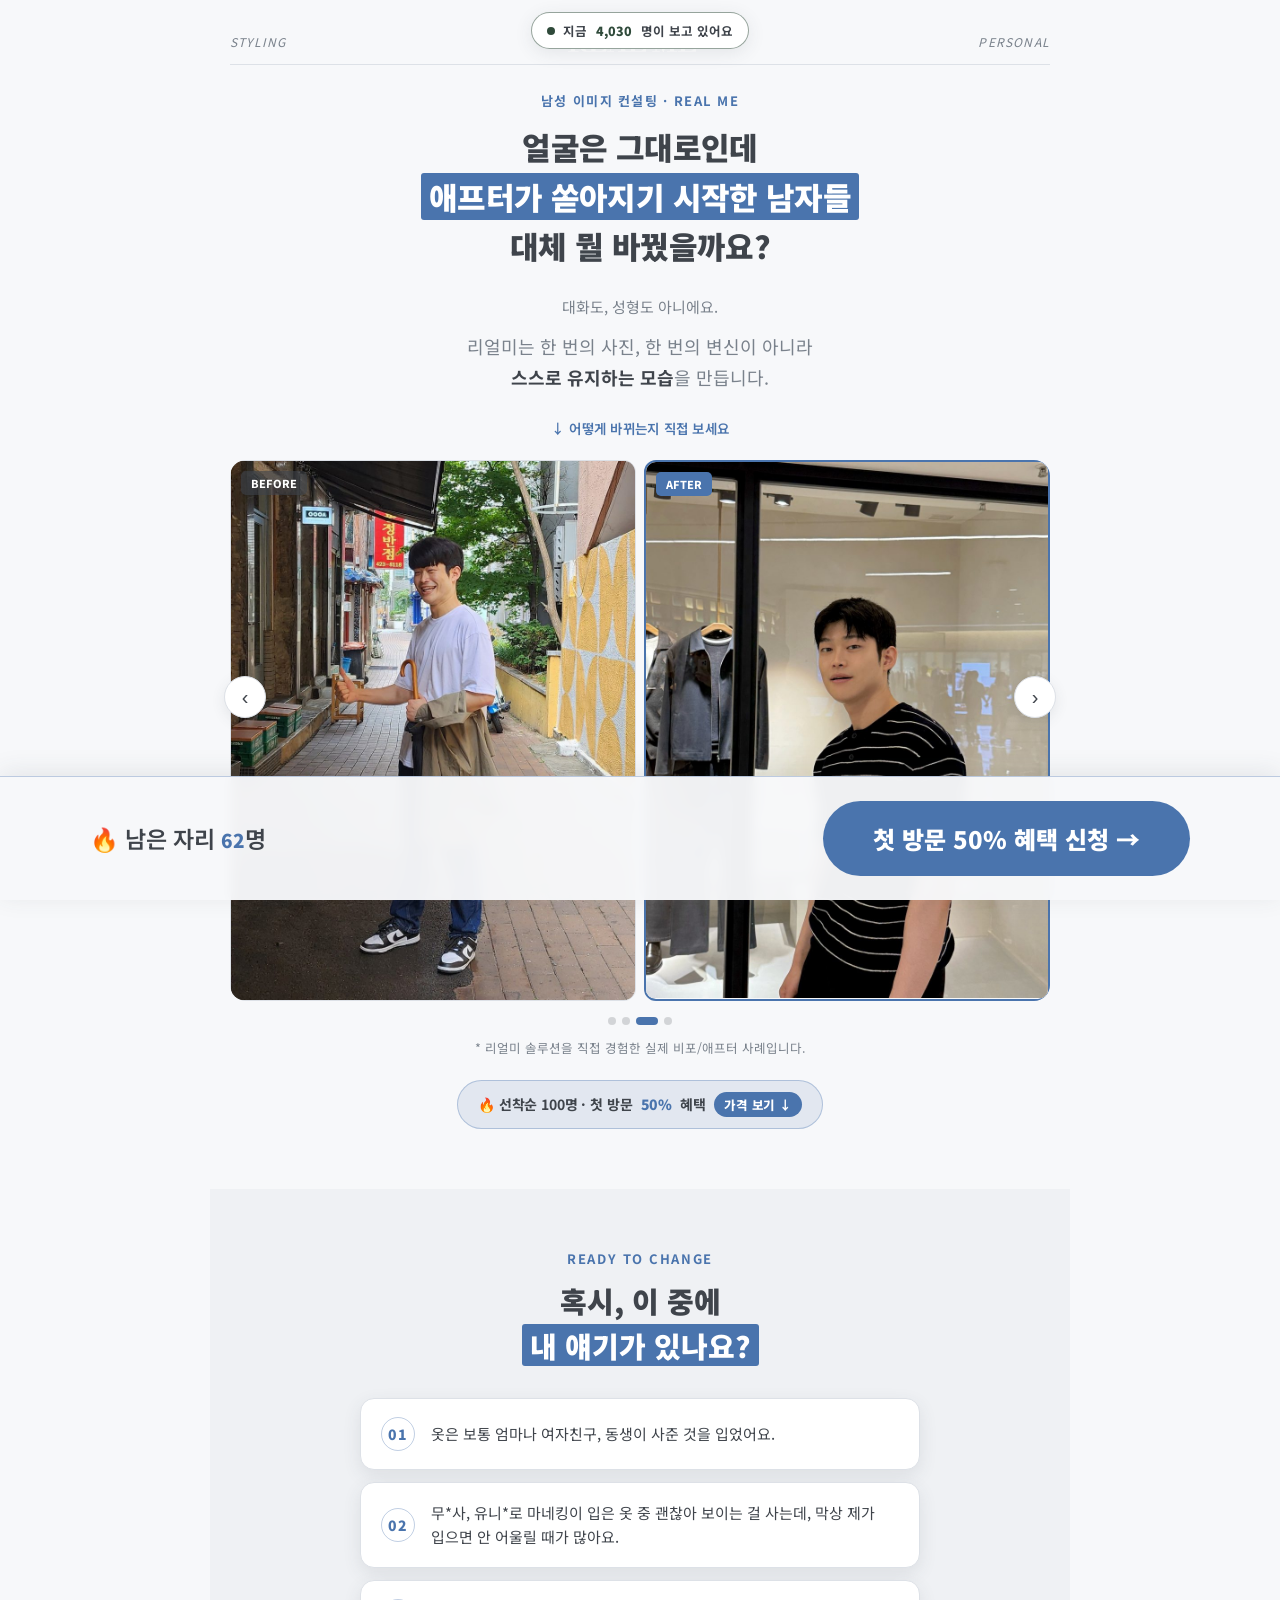
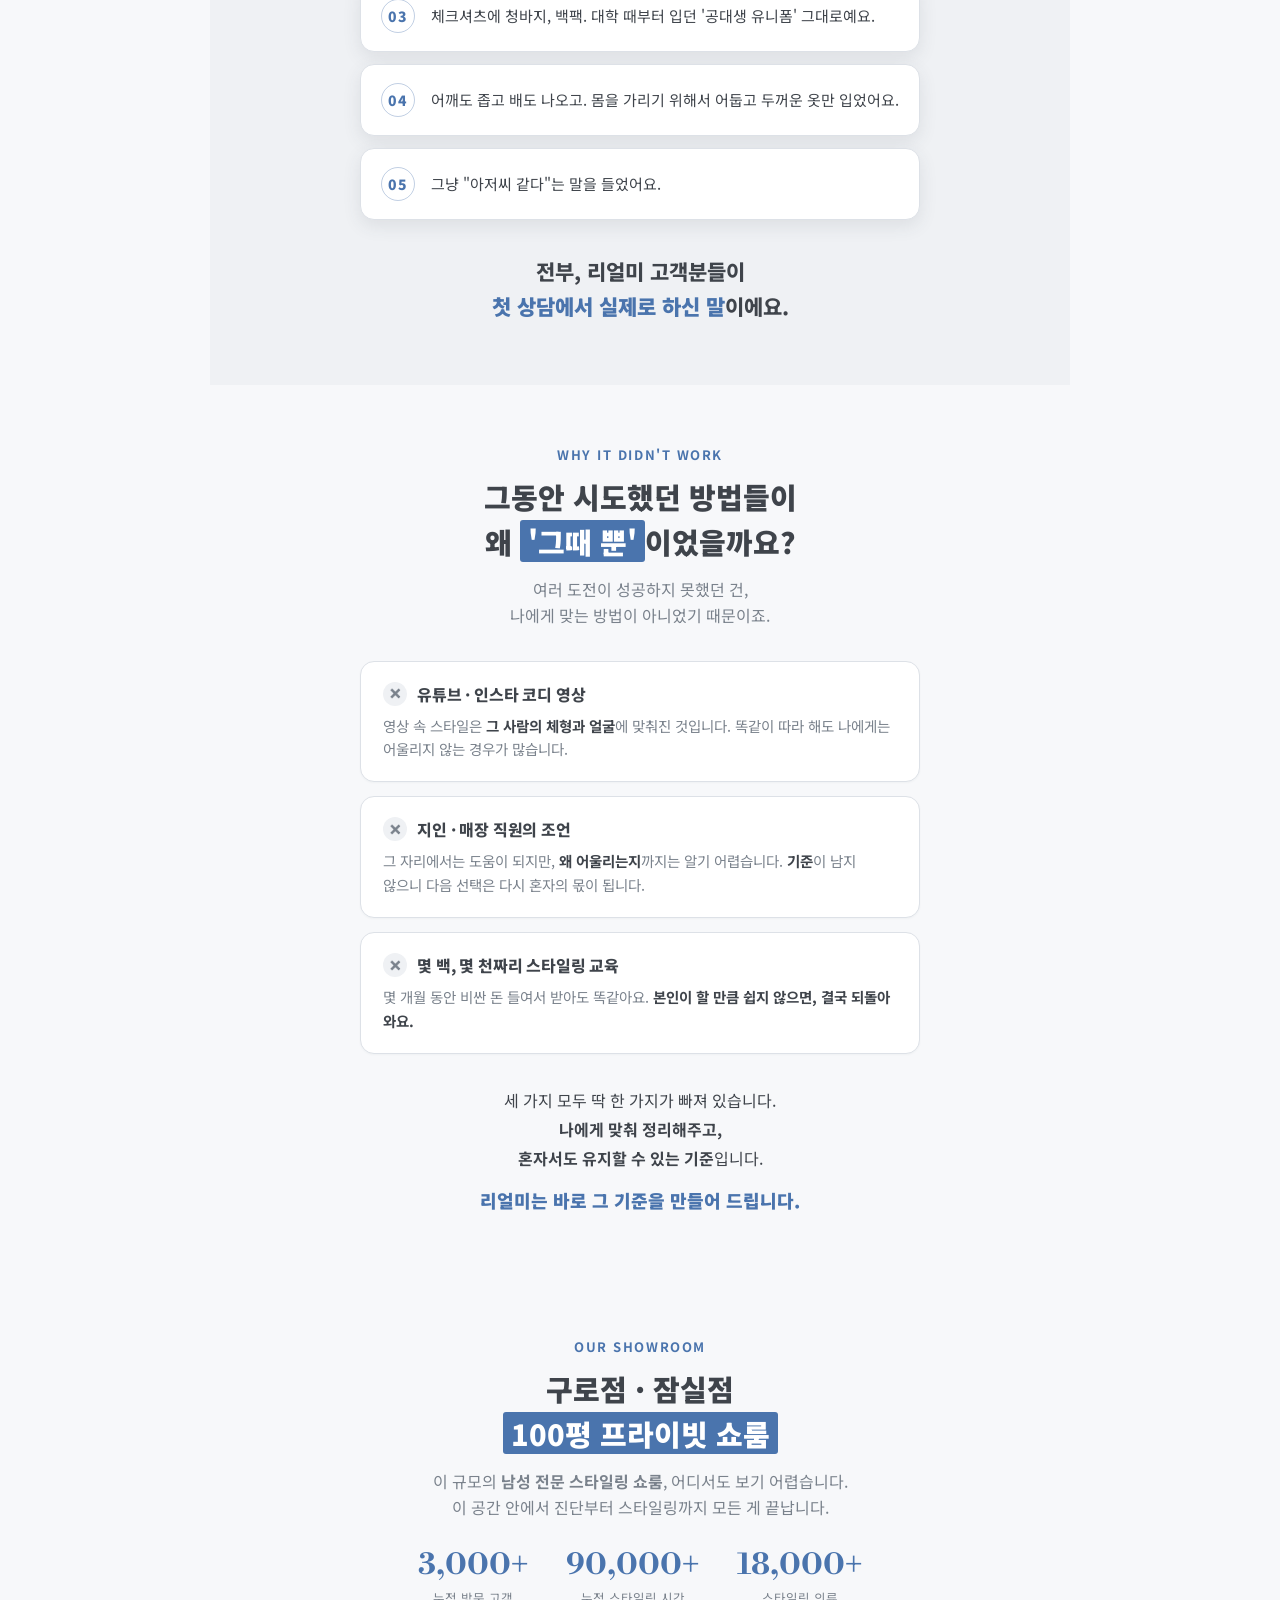
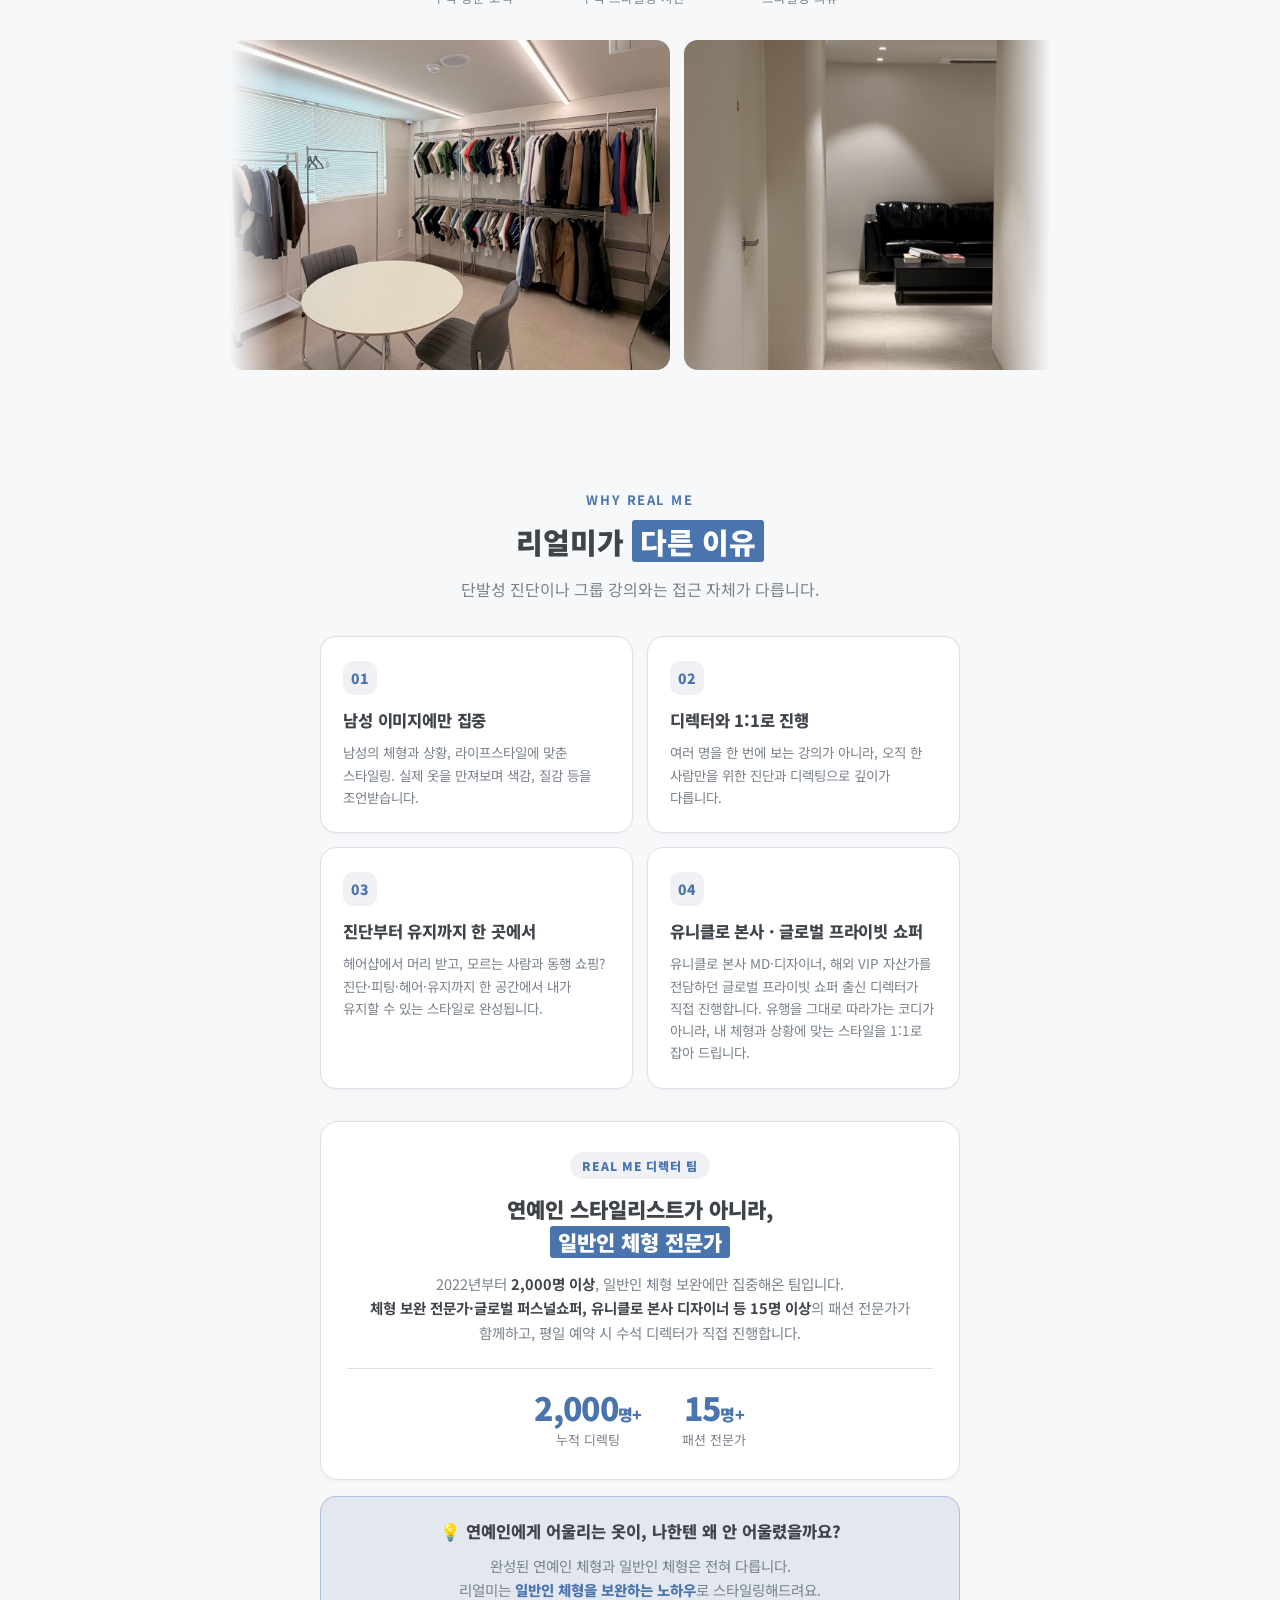
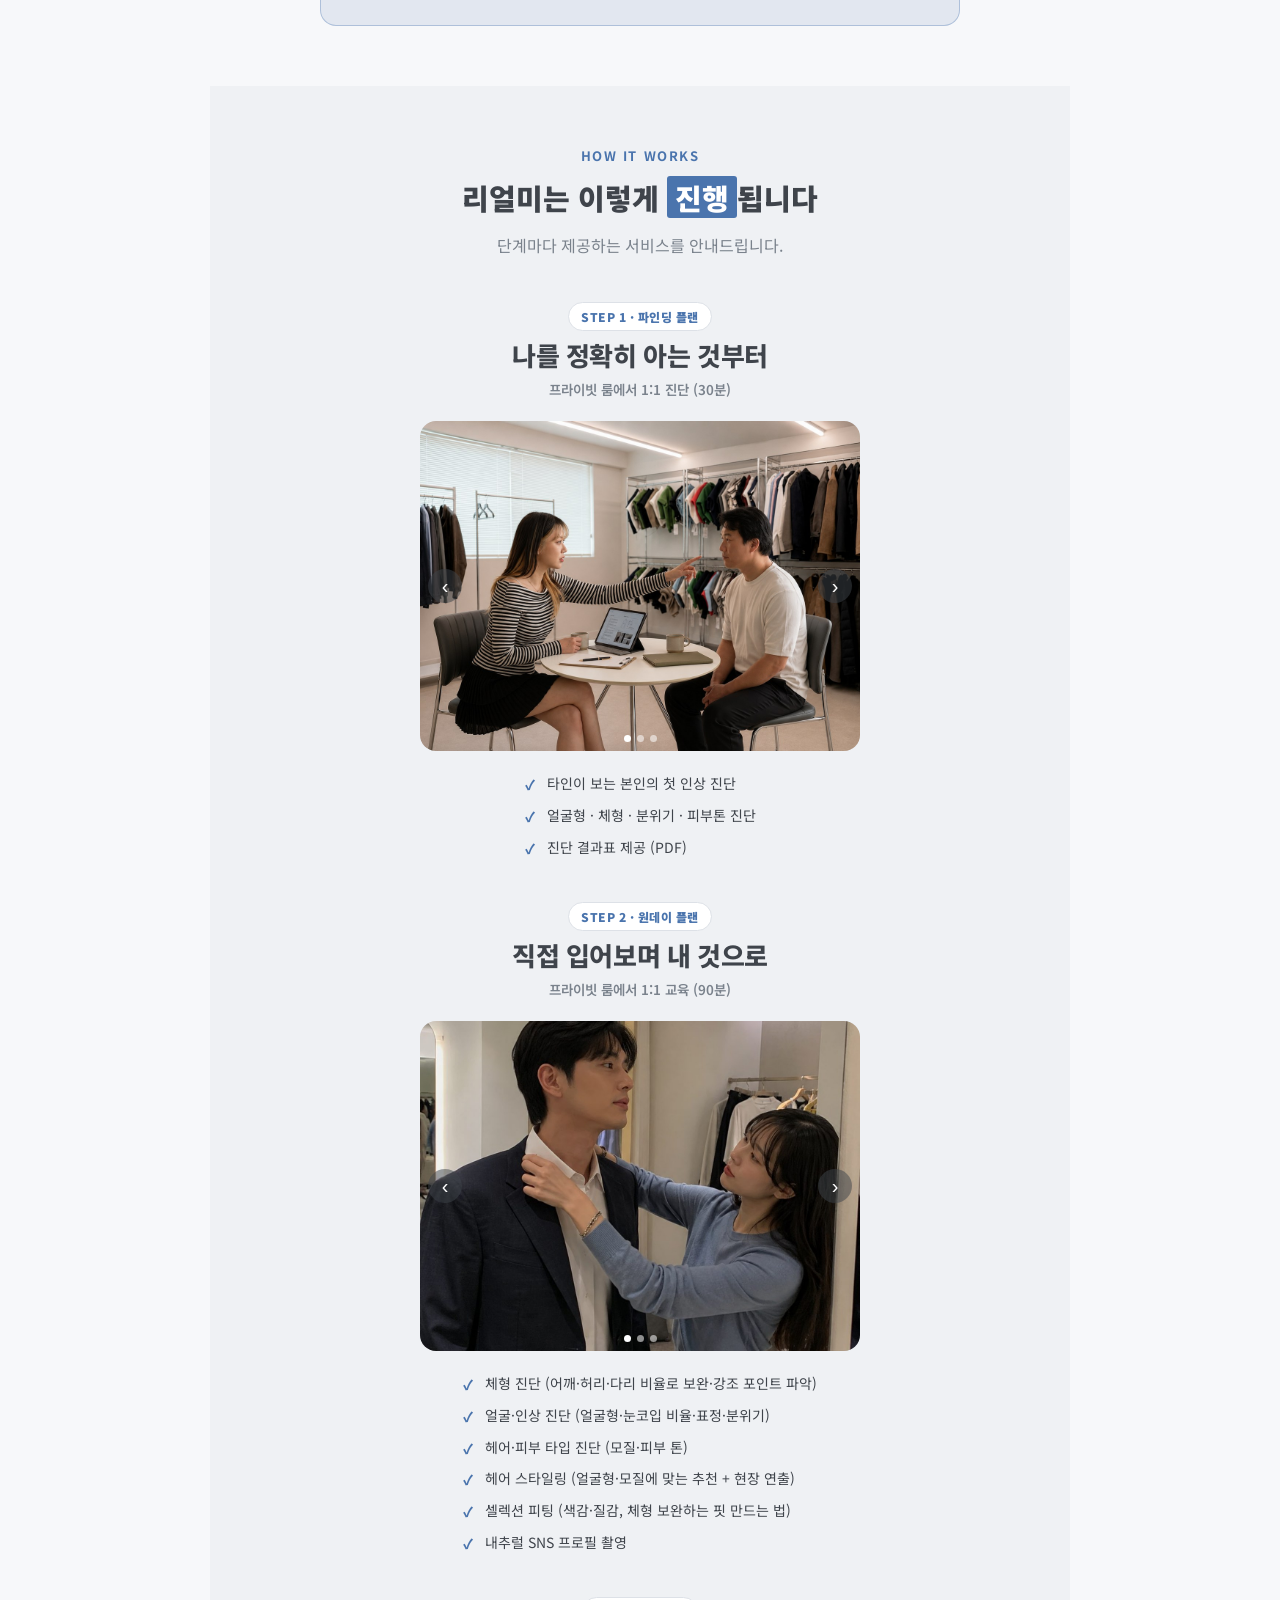
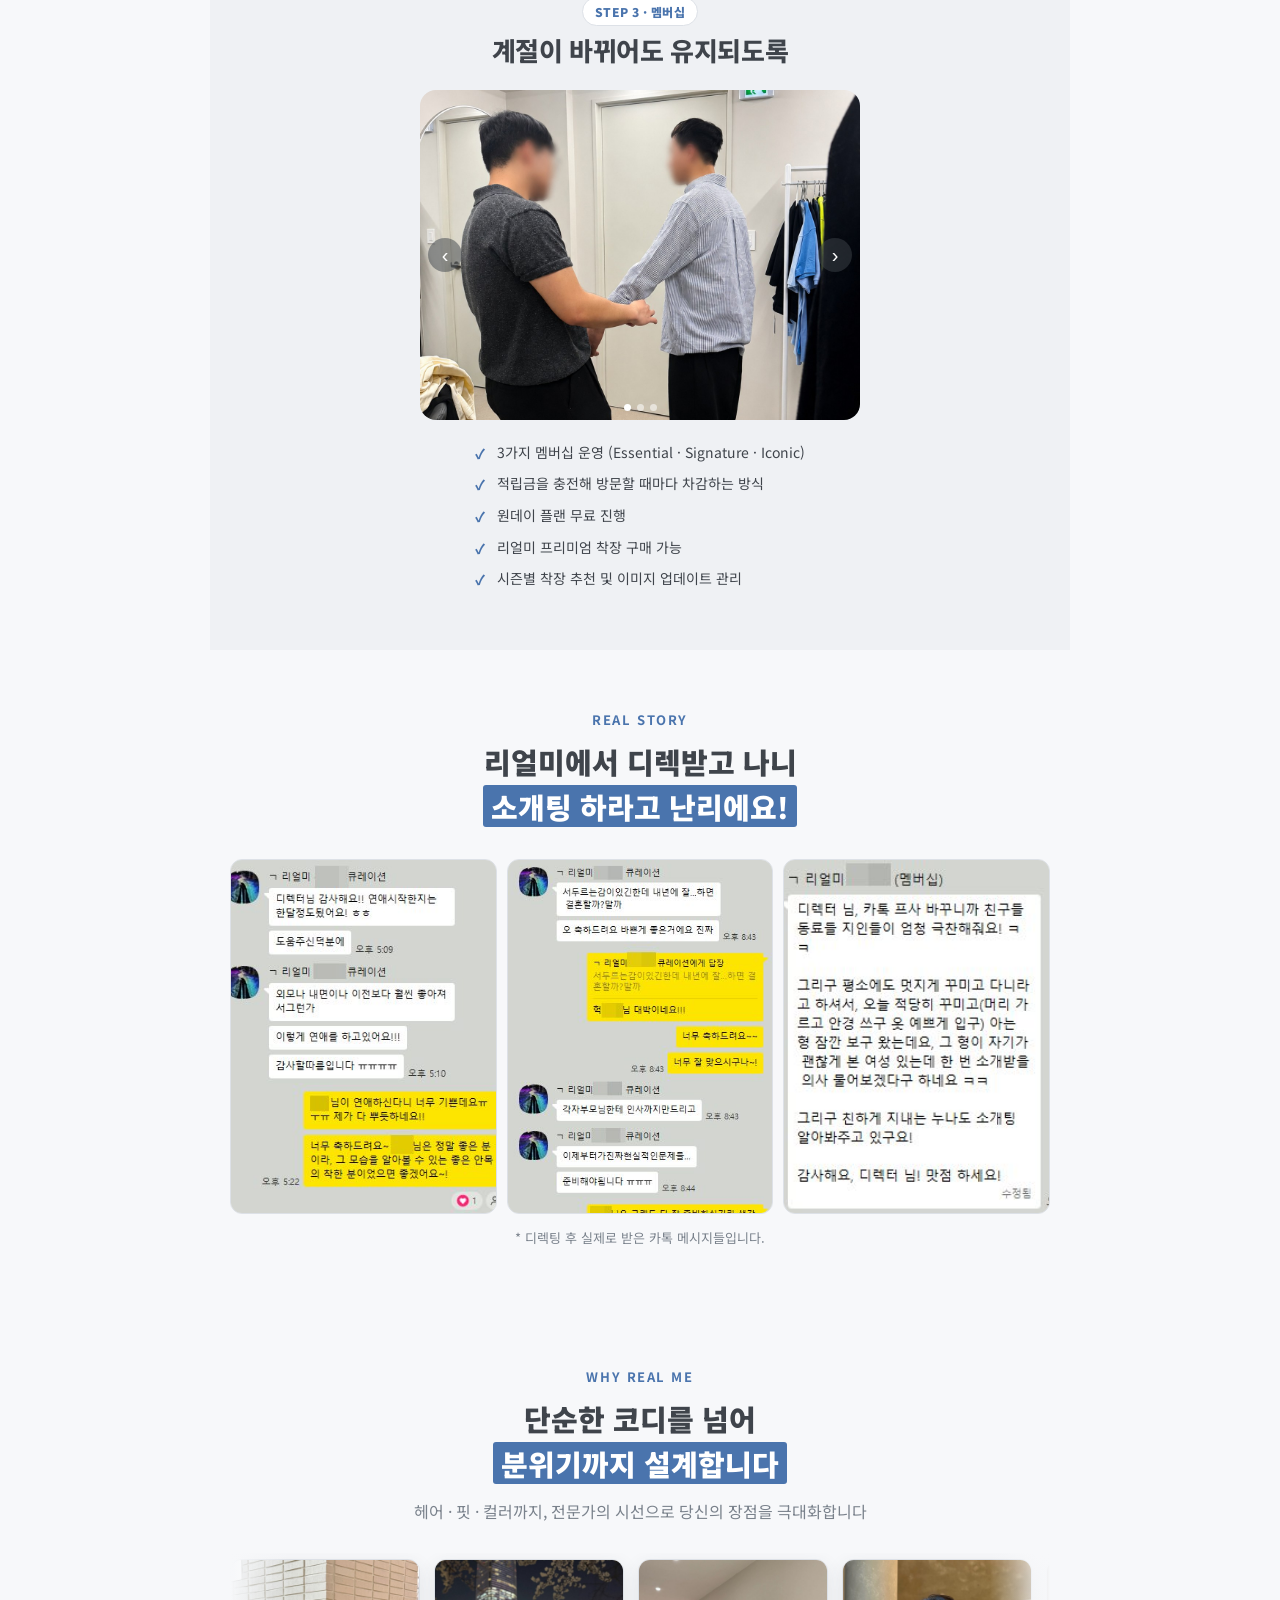
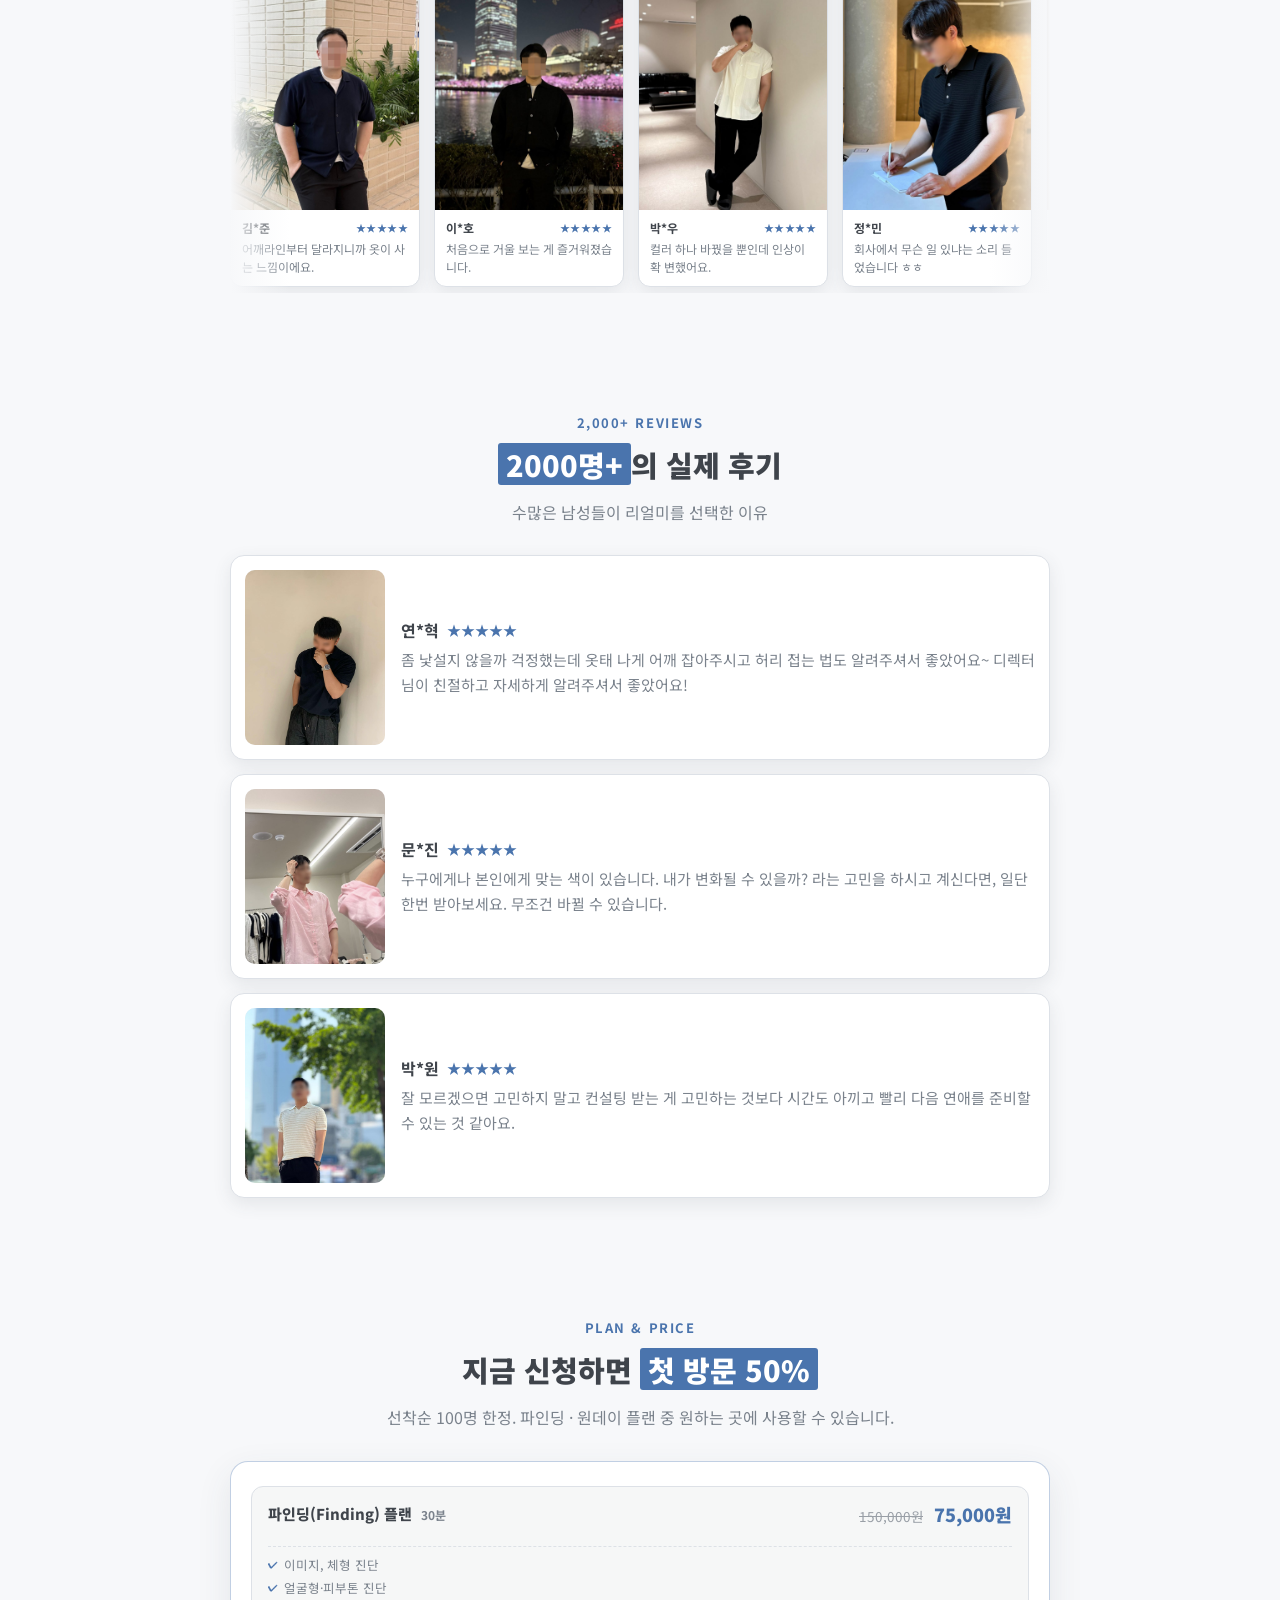
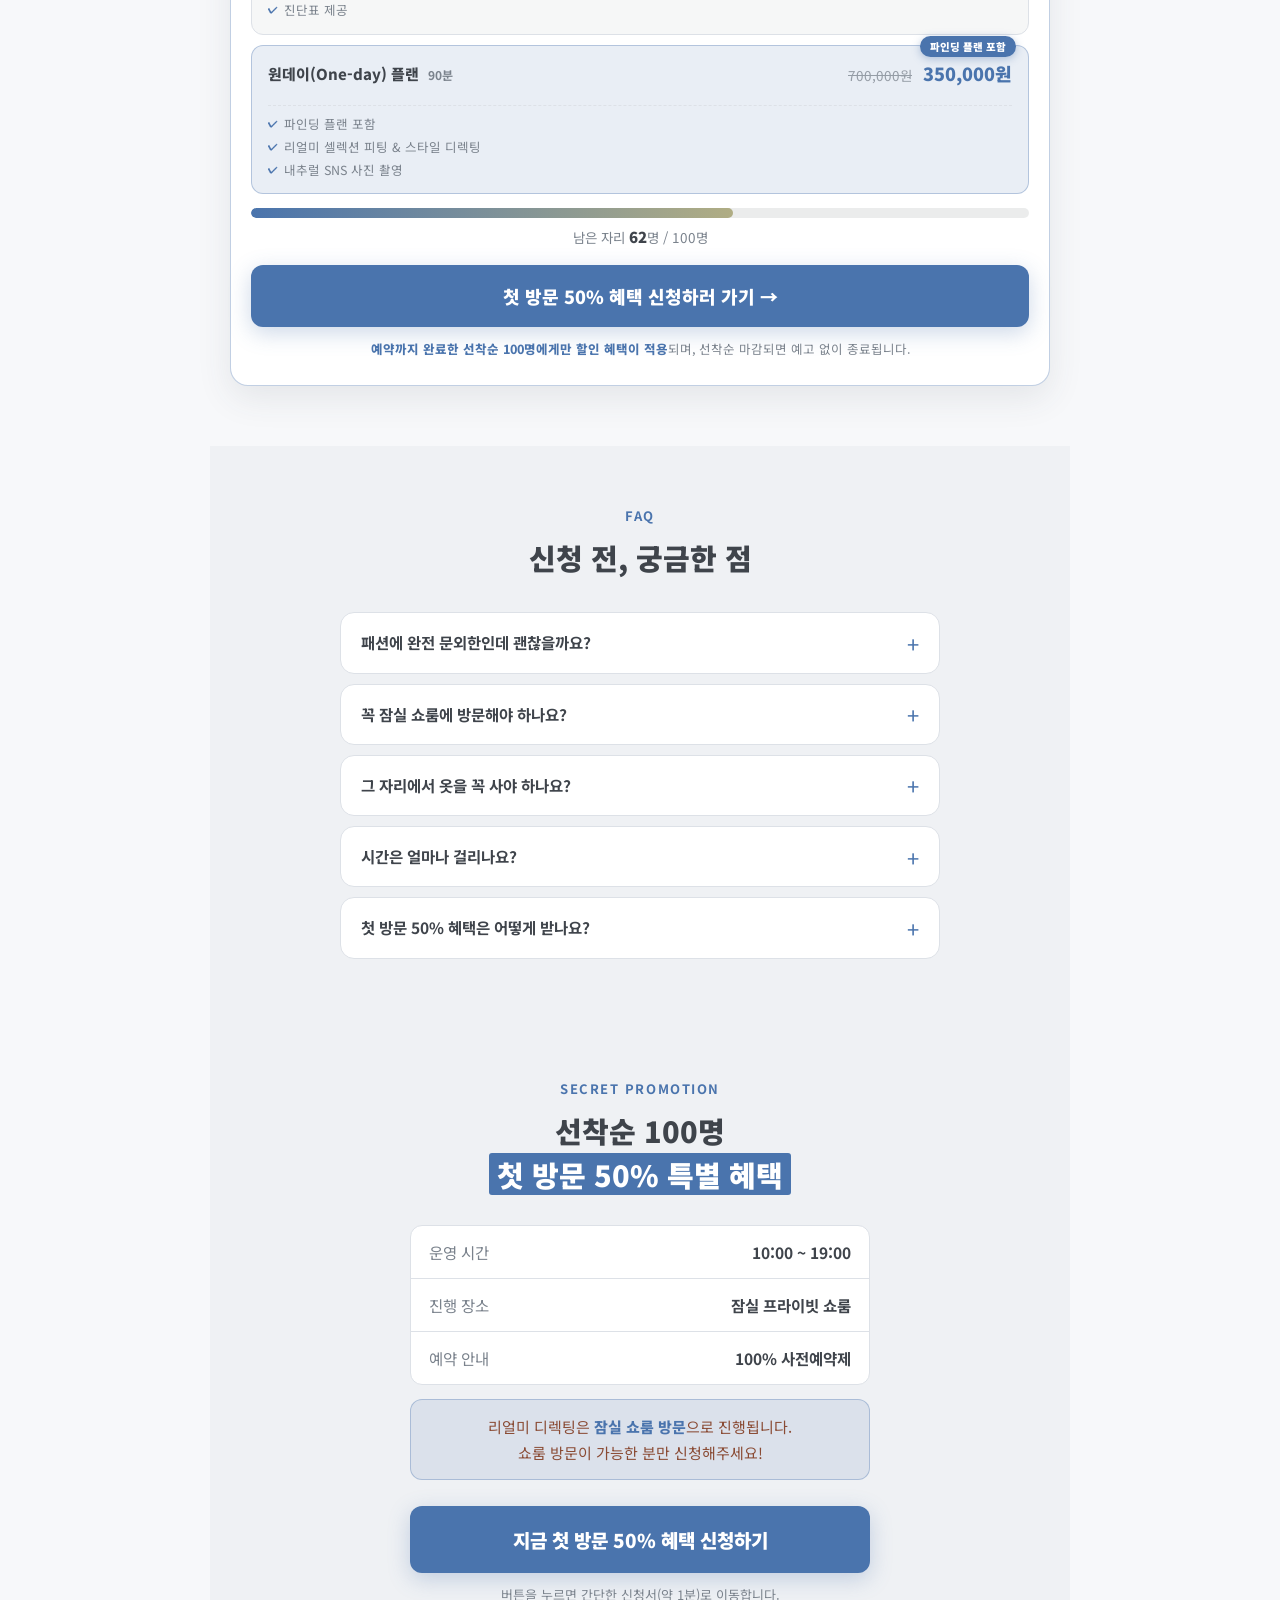
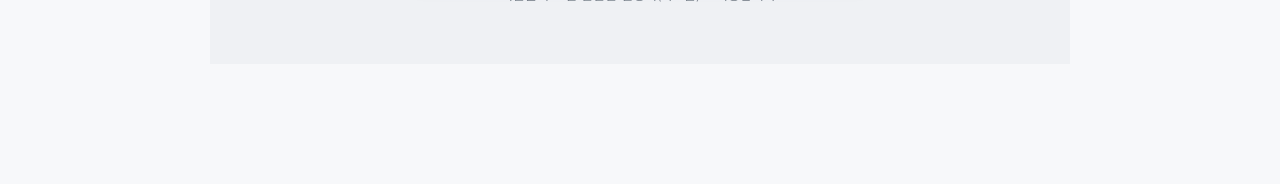
==== index.html @ ca637659 "feat: 상세형 히어로 BA 슬라이더 8→4장 축소 섹션 퍼널(8/31~9/1): 히어로 내 슬라이더 도달 88%인데 다음 섹션(공감) 도달 55.5% — 슬라이더 구간에서 1/" ====
<!DOCTYPE html>
<html lang="ko">
<head>
<script>
(function () {
  // 메타 광고 UTM 매크로 미치환 처리 (2026-08-24)
  // {{ad.name}} 등이 그대로 들어오는 클릭 = 광고 리다이렉트를 안 탄 자연 유입(게시물 공유·프로필 등).
  // utm_medium=paid 는 고정 문자열이라 그대로 두면 유료 세션으로 잘못 집계된다.
  // GA4가 첫 page_view에서 쿼리스트링을 읽기 전에 URL을 바로잡아야 하므로 head 최상단에서 동기 실행.
  try {
    var url = new URL(window.location.href);
    var qs = url.searchParams;
    var MACRO = /\{\{|%7B%7B/i;
    var unresolved = [];
    qs.forEach(function (v, k) {
      if (MACRO.test(decodeURIComponent(v || ''))) unresolved.push(k);
    });
    if (!unresolved.length) return;
    unresolved.forEach(function (k) { qs.delete(k); });
    qs.set('utm_source', 'instagram');
    qs.set('utm_medium', 'social');
    qs.set('utm_campaign', 'meta_post_unresolved');
    url.search = qs.toString();
    window.history.replaceState(null, '', url.toString());
    window.__utmMacroUnresolved = true;
    window.__utmMacroFields = unresolved.join(',');
  } catch (e) { /* 절대 랜딩을 죽이지 않는다 */ }
})();
</script>
<meta charset="UTF-8" />
<meta name="viewport" content="width=device-width, initial-scale=1.0, viewport-fit=cover" />
<title>리얼미 · 선착순 100명 첫 방문 50% 특별 혜택</title>
<meta name="description" content="남성 이미지 컨설팅 리얼미, 선착순 100명 한정 첫 방문 50% 특별 혜택. 파인딩·원데이 플랜 중 원하는 곳에 사용. 선착순 소진 시 종료되는 시크릿 프로모션." />

<meta property="og:type" content="website" />
<meta property="og:title" content="리얼미 · 선착순 100명 첫 방문 50% 특별 혜택" />
<meta property="og:description" content="남성 이미지 컨설팅 리얼미, 선착순 100명 한정 첫 방문 50% 특별 혜택. 소진되면 예고 없이 종료됩니다." />
<meta property="og:url" content="https://impact-me.real-me.co.kr" />

<!-- 트래킹 ID (GTM 미사용, 단일 캠페인 랜딩) -->
<script>
  window.REALME_CONFIG = {
    GA4_ID:        "G-TYWS49LKCM",
    META_PIXEL_ID: "468864818533646"
  };
</script>
<!-- Google Analytics 4 -->
<script>
(function(){var id=window.REALME_CONFIG.GA4_ID;if(!id||id.indexOf('X')>-1)return;
var s=document.createElement('script');s.async=true;
s.src='https://www.googletagmanager.com/gtag/js?id='+id;document.head.appendChild(s);
window.dataLayer=window.dataLayer||[];function gtag(){dataLayer.push(arguments);}
window.gtag=gtag;gtag('js',new Date());gtag('config',id);})();
</script>
<!-- Meta Pixel -->
<script>
(function(){var id=window.REALME_CONFIG.META_PIXEL_ID;if(!id||id.indexOf('0000000000000000')===0)return;
!function(f,b,e,v,n,t,s){if(f.fbq)return;n=f.fbq=function(){n.callMethod?
n.callMethod.apply(n,arguments):n.queue.push(arguments)};if(!f._fbq)f._fbq=n;
n.push=n;n.loaded=!0;n.version='2.0';n.queue=[];t=b.createElement(e);t.async=!0;
t.src=v;s=b.getElementsByTagName(e)[0];s.parentNode.insertBefore(t,s)}(window,document,'script',
'https://connect.facebook.net/en_US/fbevents.js');fbq('init',id);fbq('track','PageView');})();
</script>

<link rel="preconnect" href="https://fonts.googleapis.com" />
<link rel="preconnect" href="https://fonts.gstatic.com" crossorigin />
<link href="https://fonts.googleapis.com/css2?family=Libre+Bodoni:wght@500;700&family=Noto+Sans+KR:wght@400;500;700;900&display=swap" rel="stylesheet" />
<link rel="stylesheet" href="style-ink.css?v=20260724blue" />
<style>
/* 2026-07-24 인라인 보정: 스텝(제목-사진-내용) 레이아웃 + 쇼룸 통계 스트립 + 쇼룸 사진 확대 */
.svc-head{text-align:center;}
.svc-head .svc-step{margin-bottom:6px;}
.svc-head .svc-title{font-size:26px;margin-bottom:0;}
.svc-head .svc-room{font-size:13.5px;font-weight:600;color:var(--muted);margin-top:7px;}
.svc-media{max-width:440px;margin:0 auto;}
.svc-body{width:100%;max-width:520px;margin:0 auto;}
.stats-strip{display:flex;justify-content:center;gap:38px;margin:26px auto 2px;text-align:center;}
.stats-strip .stat b{display:block;font-family:'Libre Bodoni',serif;font-size:30px;font-weight:700;color:var(--lime);line-height:1.25;}
.stats-strip .stat span{font-size:12.5px;color:var(--muted);}

.shroom-img{flex:0 0 440px;}
@media (max-width:600px){ .shroom-img{flex:0 0 320px;} }
@media (max-width:520px){
  .svc-head .svc-title{font-size:22px;}
  .svc-media{max-width:330px;}
  .stats-strip{gap:22px;}
  .stats-strip .stat b{font-size:23px;}
}
</style>
</head>
<body>
<!-- ============================================================
     ✏️  텍스트 수정 가이드 (읽고 지우지 마세요)
     ------------------------------------------------------------
     · 고쳐도 되는 것 : > 와 < 사이의 한글 글자
         예)  <h2 class="sec-title">여기 제목만 고치기</h2>
              <p>여기 설명 문장만 고치기</p>
     · 절대 건드리면 안 되는 것 : < > 안의 영어/기호 (태그·class·href 등)
     · <em>초록 강조</em>  ·  <b>진한 강조</b>  ·  <br> 는 줄바꿈
     · 섹션은 아래 번호 주석으로 찾기 :
         1히어로 2문제공감 3왜안됐나 4서비스상세 5왜리얼미
         5.5쇼룸갤러리 6카톡후기 7마퀴 8실제후기
         9플랜·가격 10FAQ 11최종CTA
     · 저장(Ctrl+S) → 브라우저 새로고침(F5) 하면 바로 반영
     ============================================================ -->
<main class="landing">

  <!-- ===== 1. 히어로 (훅 + 비포/애프터) ===== -->
  <section data-sec="disc_s01_hero" class="hero" data-reveal>
    <div class="nav-row">STYLING<img class="brand-logo" src="images/logo-white.png" alt="REAL ME">PERSONAL</div>

    <div class="hero-eyebrow">남성 이미지 컨설팅 · REAL ME</div>
    <h1 data-mark="hero_title" class="hero-title">얼굴은 그대로인데<br><em>애프터가 쏟아지기 시작한 남자들</em><br>대체 뭘 바꿨을까요?</h1>
    <p data-mark="hero_sub" class="hero-sub"><span style="display:block;font-size:15px;line-height:1.35;margin-bottom:14px;">대화도, 성형도 아니에요.</span>리얼미는 한 번의 사진, 한 번의 변신이 아니라<br><b>스스로 유지하는 모습</b>을 만듭니다.</p>

    <!-- 상단 오퍼/CTA 제거 (2026-07-21 개편): 첫 화면은 훅+비포애프터로 스크롤 유도.
         오퍼·CTA는 아래 섹션 + 스크롤 뎁스별 sticky 버튼이 담당. -->
    <div data-mark="hero_hint" class="hero-hint" aria-hidden="true">↓ 어떻게 바뀌는지 직접 보세요</div>

    <div data-mark="hero_slider" class="slider">
      <div class="slider-view">
        <div class="slider-track" id="baTrack">
          <div class="ba-slide"><div class="ba-card"><span class="ba-tag">BEFORE</span><div class="imgslot r34" data-label="ba-before-1.jpg"><img src="images/ba-before-1.jpg" alt="비포 1" onerror="this.style.display='none'"></div></div><div class="ba-card after"><span class="ba-tag a">AFTER</span><div class="imgslot r34" data-label="ba-after-1.jpg"><img src="images/ba-after-1.jpg" alt="애프터 1" onerror="this.style.display='none'"></div></div></div>
          <div class="ba-slide"><div class="ba-card"><span class="ba-tag">BEFORE</span><div class="imgslot r34" data-label="ba-before-2.jpg"><img src="images/ba-before-2.jpg" alt="비포 2" onerror="this.style.display='none'"></div></div><div class="ba-card after"><span class="ba-tag a">AFTER</span><div class="imgslot r34" data-label="ba-after-2.jpg"><img src="images/ba-after-2.jpg" alt="애프터 2" onerror="this.style.display='none'"></div></div></div>
          <div class="ba-slide"><div class="ba-card"><span class="ba-tag">BEFORE</span><div class="imgslot r34" data-label="ba-before-3.jpg"><img src="images/ba-before-3.jpg" alt="비포 3" onerror="this.style.display='none'"></div></div><div class="ba-card after"><span class="ba-tag a">AFTER</span><div class="imgslot r34" data-label="ba-after-3.jpg"><img src="images/ba-after-3.jpg" alt="애프터 3" onerror="this.style.display='none'"></div></div></div>
          <div class="ba-slide"><div class="ba-card"><span class="ba-tag">BEFORE</span><div class="imgslot r34" data-label="ba-before-4.jpg"><img src="images/ba-before-4.jpg" alt="비포 4" onerror="this.style.display='none'"></div></div><div class="ba-card after"><span class="ba-tag a">AFTER</span><div class="imgslot r34" data-label="ba-after-4.jpg"><img src="images/ba-after-4.jpg" alt="애프터 4" onerror="this.style.display='none'"></div></div></div>
        </div>
      </div>
      <button class="slider-btn prev" id="baPrev" aria-label="이전">‹</button>
      <button class="slider-btn next" id="baNext" aria-label="다음">›</button>
      <div class="slider-dots" id="baDots"></div>
    </div>

    <p class="slider-caption">* 리얼미 솔루션을 직접 경험한 실제 비포/애프터 사례입니다.</p>
    <a href="#plans" class="hero-offer-pill">🔥 선착순 100명 · 첫 방문 <b>50%</b> 혜택 <span class="hop-go">가격 보기 ↓</span></a>
  </section>

  <!-- ===== 2. 문제 공감 (Pain) ===== -->
  <section data-sec="disc_s02_pain" class="pain" data-reveal>
    <div class="eyebrow">READY TO CHANGE</div>
    <h2 class="sec-title">혹시, 이 중에<br><em>내 얘기가 있나요?</em></h2>
    <div class="pain-list">
      <div class="pain-card"><span class="pain-no">01</span><p>옷은 보통 엄마나 여자친구, 동생이 사준 것을 입었어요.</p></div>
      <div class="pain-card"><span class="pain-no">02</span><p>무*사, 유니*로 마네킹이 입은 옷 중 괜찮아 보이는 걸 사는데, 막상 제가 입으면 안 어울릴 때가 많아요.</p></div>
      <div class="pain-card"><span class="pain-no">03</span><p>체크셔츠에 청바지, 백팩. 대학 때부터 입던 '공대생 유니폼' 그대로예요.</p></div>
      <div class="pain-card"><span class="pain-no">04</span><p>어깨도 좁고 배도 나오고. 몸을 가리기 위해서 어둡고 두꺼운 옷만 입었어요.</p></div>
      <div class="pain-card"><span class="pain-no">05</span><p>그냥 "아저씨 같다"는 말을 들었어요.</p></div>
    </div>
    <p class="pain-close">전부, 리얼미 고객분들이<br><em>첫 상담에서 실제로 하신 말</em>이에요.</p>
  </section>

  <!-- ===== 3. 그동안 왜 안 됐을까 (기존 방법의 한계) ===== -->
  <section data-sec="disc_s03_whyfail" class="whyfail" data-reveal>
    <div class="eyebrow">WHY IT DIDN'T WORK</div>
    <h2 class="sec-title">그동안 시도했던 방법들이<br>왜 <em>'그때 뿐'</em>이었을까요?</h2>
    <p class="sec-sub">여러 도전이 성공하지 못했던 건,<br>나에게 맞는 방법이 아니었기 때문이죠.</p>
    <div class="whyfail-list">
      <div class="whyfail-card">
        <div class="wf-head"><span class="wf-x">✕</span><b>유튜브 · 인스타 코디 영상</b></div>
        <p>영상 속 스타일은 <b>그 사람의 체형과 얼굴</b>에 맞춰진 것입니다. 똑같이 따라 해도 나에게는 어울리지 않는 경우가 많습니다.</p>
      </div>
      <div class="whyfail-card">
        <div class="wf-head"><span class="wf-x">✕</span><b>지인 · 매장 직원의 조언</b></div>
        <p>그 자리에서는 도움이 되지만, <b>왜 어울리는지</b>까지는 알기 어렵습니다. <b>기준</b>이 남지 않으니 다음 선택은 다시 혼자의 몫이 됩니다.</p>
      </div>
      <div class="whyfail-card">
        <div class="wf-head"><span class="wf-x">✕</span><b>몇 백, 몇 천짜리 스타일링 교육</b></div>
        <p>몇 개월 동안 비싼 돈 들여서 받아도 똑같아요. <b>본인이 할 만큼 쉽지 않으면, 결국 되돌아 와요.</b></p>
      </div>
    </div>
    <p class="whyfail-close">세 가지 모두 딱 한 가지가 빠져 있습니다.<br><b>나에게 맞춰 정리해주고, <br>혼자서도 유지할 수 있는 기준</b>입니다.<br><b class="wf-punch">리얼미는 바로 그 기준을 만들어 드립니다.</b></p>
  </section>

  <!-- ===== 5.5 쇼룸 갤러리 (자동 흐름) =====
       사진은 images/showroom-1.jpg ~ showroom-10.jpg (4:3 권장). JS가 자동 복제해 끊김 없이 흐름. -->
  <section data-sec="disc_s04_showroom" class="showroom" data-reveal>
    <div class="eyebrow">OUR SHOWROOM</div>
    <h2 class="sec-title">구로점 · 잠실점<br><em>100평 프라이빗 쇼룸</em></h2>
    <p class="sec-sub">이 규모의 <b>남성 전문 스타일링 쇼룸</b>, 어디서도 보기 어렵습니다.<br>이 공간 안에서 진단부터 스타일링까지 모든 게 끝납니다.</p>
    <div class="stats-strip">
      <div class="stat"><b>3,000+</b><span>누적 방문 고객</span></div>
      <div class="stat"><b>90,000+</b><span>누적 스타일링 시간</span></div>
      <div class="stat"><b>18,000+</b><span>스타일링 의류</span></div>
    </div>
    <div class="shroom-marquee">
      <div class="shroom-track" id="shroomTrack">
        <div class="imgslot r43 shroom-img" data-label="showroom-1.jpg"><img src="images/showroom-1.jpg" alt="리얼미 쇼룸 1" onerror="this.style.display='none'"></div>
        <div class="imgslot r43 shroom-img" data-label="showroom-2.jpg"><img src="images/showroom-2.jpg" alt="리얼미 쇼룸 2" onerror="this.style.display='none'"></div>
        <div class="imgslot r43 shroom-img" data-label="showroom-3.jpg"><img src="images/showroom-3.jpg" alt="리얼미 쇼룸 3" onerror="this.style.display='none'"></div>
        <div class="imgslot r43 shroom-img" data-label="showroom-4.jpg"><img src="images/showroom-4.jpg" alt="리얼미 쇼룸 4" onerror="this.style.display='none'"></div>
        <div class="imgslot r43 shroom-img" data-label="showroom-5.jpg"><img src="images/showroom-5.jpg" alt="리얼미 쇼룸 5" onerror="this.style.display='none'"></div>
        <div class="imgslot r43 shroom-img" data-label="showroom-6.jpg"><img src="images/showroom-6.jpg" alt="리얼미 쇼룸 6" onerror="this.style.display='none'"></div>
        <div class="imgslot r43 shroom-img" data-label="showroom-7.jpg"><img src="images/showroom-7.jpg" alt="리얼미 쇼룸 7" onerror="this.style.display='none'"></div>
        <div class="imgslot r43 shroom-img" data-label="showroom-8.jpg"><img src="images/showroom-8.jpg" alt="리얼미 쇼룸 8" onerror="this.style.display='none'"></div>
      </div>
    </div>
  </section>

  <!-- ===== 5. 왜 리얼미인가 (차별점) ===== -->
  <section data-sec="disc_s05_whyus" class="whyus" data-reveal>
    <div class="eyebrow">WHY REAL ME</div>
    <h2 class="sec-title">리얼미가 <em>다른 이유</em></h2>
    <p class="sec-sub">단발성 진단이나 그룹 강의와는 접근 자체가 다릅니다.</p>
    <div class="whyus-grid">
      <div class="whyus-card">
        <span class="whyus-ico">01</span>
        <h3>남성 이미지에만 집중</h3>
        <p>남성의 체형과 상황, 라이프스타일에 맞춘 스타일링. 실제 옷을 만져보며 색감, 질감 등을 조언받습니다. </p>
      </div>
      <div class="whyus-card">
        <span class="whyus-ico">02</span>
        <h3>디렉터와 1:1로 진행</h3>
        <p>여러 명을 한 번에 보는 강의가 아니라, 오직 한 사람만을 위한 진단과 디렉팅으로 깊이가 다릅니다.</p>
      </div>
      <div class="whyus-card">
        <span class="whyus-ico">03</span>
        <h3>진단부터 유지까지 한 곳에서</h3>
        <p>헤어샵에서 머리 받고, 모르는 사람과 동행 쇼핑? 진단·피팅·헤어·유지까지 한 공간에서 내가 유지할 수 있는 스타일로 완성됩니다.</p>
      </div>
      <div class="whyus-card">
        <span class="whyus-ico">04</span>
        <h3>유니클로 본사 · 글로벌 프라이빗 쇼퍼</h3>
        <p>유니클로 본사 MD·디자이너, 해외 VIP 자산가를 전담하던 글로벌 프라이빗 쇼퍼 출신 디렉터가 직접 진행합니다. 유행을 그대로 따라가는 코디가 아니라, 내 체형과 상황에 맞는 스타일을 1:1로 잡아 드립니다.</p>
      </div>
    </div>

    <!-- 디렉터 팀 credential -->
    <div class="team-panel">
      <span class="team-eyebrow">REAL ME 디렉터 팀</span>
      <h3 class="team-title">연예인 스타일리스트가 아니라,<br><em>일반인 체형 전문가</em></h3>
      <p class="team-desc">2022년부터 <b>2,000명 이상</b>, 일반인 체형 보완에만 집중해온 팀입니다. <br><b>체형 보완 전문가·글로벌 퍼스널쇼퍼, 유니클로 본사 디자이너 등 15명 이상</b>의 패션 전문가가 함께하고, 평일 예약 시 수석 디렉터가 직접 진행합니다.</p>
      <div class="team-stats">
        <div class="team-stat"><b>2,000<span>명+</span></b><p>누적 디렉팅</p></div>
        <div class="team-stat"><b>15<span>명+</span></b><p>패션 전문가</p></div>
      </div>
    </div>

    <!-- 인사이트 콜아웃 -->
    <div class="insight-box">
      <p class="insight-q">💡 연예인에게 어울리는 옷이, 나한텐 왜 안 어울렸을까요?</p>
      <p class="insight-a">완성된 연예인 체형과 일반인 체형은 전혀 다릅니다. <br>리얼미는 <b>일반인 체형을 보완하는 노하우</b>로 스타일링해드려요.</p>
    </div>
  </section>

  <!-- ===== 4. 서비스 상세 (진단·디렉팅·유지 단계별) =====
       ※ 기존 '솔루션 / 유지철학 / 진행단계' 3개 섹션을 하나로 합친 상세 버전.
          각 STEP 이미지는 images/service-1~3.jpg 로 넣으면 됩니다. -->
  <section data-sec="disc_s06_service" class="service" data-reveal>
    <div class="eyebrow">HOW IT WORKS</div>
    <h2 class="sec-title">리얼미는 이렇게 <em>진행</em>됩니다</h2>
    <p class="sec-sub">단계마다 제공하는 서비스를 안내드립니다.</p>

    <!-- STEP 1 · 파인딩 -->
    <div class="svc-block">
            <div class="svc-head">
        <span class="svc-step">STEP 1 · 파인딩 플랜</span>
        <h3 class="svc-title">나를 정확히 아는 것부터</h3>
        <p class="svc-room">프라이빗 룸에서 1:1 진단 (30분)</p>
      </div>
      <div class="svc-media">
        <div class="svc-carousel">
          <div class="svc-ctrack">
            <div class="svc-slide imgslot r43" data-label="service-1-1.jpg"><img src="images/service-1-1.jpg" alt="파인딩 진단 1" onerror="this.style.display='none'"></div>
            <div class="svc-slide imgslot r43" data-label="service-1-2.jpg"><img src="images/service-1-2.jpg" alt="파인딩 진단 2" onerror="this.style.display='none'"></div>
            <div class="svc-slide imgslot r43" data-label="service-1-3.jpg"><img src="images/service-1-3.jpg" alt="파인딩 진단 3" onerror="this.style.display='none'"></div>
          </div>
          <button class="svc-nav prev" aria-label="이전">‹</button>
          <button class="svc-nav next" aria-label="다음">›</button>
          <div class="svc-dots"></div>
        </div>
      </div>
      <div class="svc-body">
          <ul class="svc-list">
          <li>타인이 보는 본인의 첫 인상 진단</li>
          <li>얼굴형 · 체형 · 분위기 · 피부톤 진단</li>
          <li>진단 결과표 제공 (PDF)</li>
        </ul>
      </div>
    </div>

    <!-- STEP 2 · 원데이 -->
    <div class="svc-block reverse">
            <div class="svc-head">
        <span class="svc-step">STEP 2 · 원데이 플랜</span>
        <h3 class="svc-title">직접 입어보며 내 것으로</h3>
        <p class="svc-room">프라이빗 룸에서 1:1 교육 (90분)</p>
      </div>
      <div class="svc-media">
        <div class="svc-carousel">
          <div class="svc-ctrack">
            <div class="svc-slide imgslot r43" data-label="service-2-1.jpg"><img src="images/service-2-1.jpg" alt="원데이 디렉팅 1" onerror="this.style.display='none'"></div>
            <div class="svc-slide imgslot r43" data-label="service-2-2.jpg"><img src="images/service-2-2.jpg" alt="원데이 디렉팅 2" onerror="this.style.display='none'"></div>
            <div class="svc-slide imgslot r43" data-label="service-2-3.jpg"><img src="images/service-2-3.jpg" alt="원데이 디렉팅 3" onerror="this.style.display='none'"></div>
          </div>
          <button class="svc-nav prev" aria-label="이전">‹</button>
          <button class="svc-nav next" aria-label="다음">›</button>
          <div class="svc-dots"></div>
        </div>
      </div>
      <div class="svc-body">
                <ul class="svc-list">
          <li>체형 진단 (어깨·허리·다리 비율로 보완·강조 포인트 파악)</li>
          <li>얼굴·인상 진단 (얼굴형·눈코입 비율·표정·분위기)</li>
          <li>헤어·피부 타입 진단 (모질·피부 톤)</li>
          <li>헤어 스타일링 (얼굴형·모질에 맞는 추천 + 현장 연출)</li>
          <li>셀렉션 피팅 (색감·질감, 체형 보완하는 핏 만드는 법)</li>
          <li>내추럴 SNS 프로필 촬영</li>
        </ul>
      </div>
    </div>

    <!-- STEP 3 · 멤버십 -->
    <div class="svc-block">
            <div class="svc-head">
        <span class="svc-step">STEP 3 · 멤버십</span>
        <h3 class="svc-title">계절이 바뀌어도 유지되도록</h3>
      </div>
      <div class="svc-media">
        <div class="svc-carousel">
          <div class="svc-ctrack">
            <div class="svc-slide imgslot r43" data-label="service-3-1.jpg"><img src="images/service-3-1.jpg" alt="멤버십 1" onerror="this.style.display='none'"></div>
            <div class="svc-slide imgslot r43" data-label="service-3-2.jpg"><img src="images/service-3-2.jpg" alt="멤버십 2" onerror="this.style.display='none'"></div>
            <div class="svc-slide imgslot r43" data-label="service-3-3.jpg"><img src="images/service-3-3.jpg" alt="멤버십 3" onerror="this.style.display='none'"></div>
          </div>
          <button class="svc-nav prev" aria-label="이전">‹</button>
          <button class="svc-nav next" aria-label="다음">›</button>
          <div class="svc-dots"></div>
        </div>
      </div>
      <div class="svc-body">
          <ul class="svc-list">
	  <li>3가지 멤버십 운영 (Essential · Signature · Iconic)</li>
          <li>적립금을 충전해 방문할 때마다 차감하는 방식</li>
          <li>원데이 플랜 무료 진행</li>
          <li>리얼미 프리미엄 착장 구매 가능</li>
          <li>시즌별 착장 추천 및 이미지 업데이트 관리</li>
               </ul>
      </div>
    </div>
  </section>

  <!-- ===== 6. 카톡 후기 (증거) ===== -->
  <section data-sec="disc_s07_review_kakao" class="reviews-kakao" data-reveal>
    <div class="eyebrow">REAL STORY</div>
    <h2 class="sec-title">리얼미에서 디렉받고 나니<br><em>소개팅 하라고 난리에요!</em></h2>
    <div class="kakao-grid">
      <div class="imgslot r-free" data-label="kakao-1.jpg"><img src="images/kakao-1.jpg" alt="카톡 후기 1" onerror="this.style.display='none'"></div>
      <div class="imgslot r-free" data-label="kakao-2.jpg"><img src="images/kakao-2.jpg" alt="카톡 후기 2" onerror="this.style.display='none'"></div>
      <div class="imgslot r-free" data-label="kakao-3.jpg"><img src="images/kakao-3.jpg" alt="카톡 후기 3" onerror="this.style.display='none'"></div>
    </div>
    <p class="kakao-more">* 디렉팅 후 실제로 받은 카톡 메시지들입니다.</p>
  </section>

  <!-- ===== 7. 인물 사진 마퀴 (증거) ===== -->
  <section data-sec="disc_s08_lookbook" class="lookbook" data-reveal>
    <div class="eyebrow">WHY REAL ME</div>
    <h2 class="sec-title">단순한 코디를 넘어<br><em>분위기까지 설계합니다</em></h2>
    <p class="sec-sub">헤어 · 핏 · 컬러까지, 전문가의 시선으로 당신의 장점을 극대화합니다</p>
    <div class="marquee">
      <div class="marquee-track" id="lookTrack"></div>
    </div>
  </section>

  <!-- ===== 8. 실제 후기 (증거) ===== -->
  <section data-sec="disc_s09_review_text" class="reviews-text" data-reveal>
    <div class="eyebrow">2,000+ REVIEWS</div>
    <h2 class="sec-title"><em>2000명+</em>의 실제 후기</h2>
    <p class="sec-sub">수많은 남성들이 리얼미를 선택한 이유</p>
    <div class="rv-list">
      <div class="rv-item">
        <div class="imgslot r-sq" data-label="review-1.jpg"><img src="images/review-1.jpg" alt="후기 사진 1" onerror="this.style.display='none'"></div>
        <div class="rv-text"><div class="rv-top"><b>연*혁</b><span class="stars">★★★★★</span></div><p>좀 낯설지 않을까 걱정했는데 옷태 나게 어깨 잡아주시고 허리 접는 법도 알려주셔서 좋았어요~ 디렉터님이 친절하고 자세하게 알려주셔서 좋았어요!</p></div>
      </div>
      <div class="rv-item">
        <div class="imgslot r-sq" data-label="review-2.jpg"><img src="images/review-2.jpg" alt="후기 사진 2" onerror="this.style.display='none'"></div>
        <div class="rv-text"><div class="rv-top"><b>문*진</b><span class="stars">★★★★★</span></div><p>누구에게나 본인에게 맞는 색이 있습니다. 내가 변화될 수 있을까? 라는 고민을 하시고 계신다면, 일단 한번 받아보세요. 무조건 바뀔 수 있습니다.</p></div>
      </div>
      <div class="rv-item">
        <div class="imgslot r-sq" data-label="review-3.jpg"><img src="images/review-3.jpg" alt="후기 사진 3" onerror="this.style.display='none'"></div>
        <div class="rv-text"><div class="rv-top"><b>박*원</b><span class="stars">★★★★★</span></div><p>잘 모르겠으면 고민하지 말고 컨설팅 받는 게 고민하는 것보다 시간도 아끼고 빨리 다음 연애를 준비할 수 있는 것 같아요.</p></div>
      </div>
    </div>
  </section>


  <!-- ===== 9. 플랜 · 가격 (히어로에서 이동) ===== -->
  <section data-sec="disc_s10_plans" class="plans-sec" id="plans" data-reveal>
    <div class="eyebrow">PLAN &amp; PRICE</div>
    <h2 class="sec-title">지금 신청하면 <em>첫 방문 50%</em></h2>
    <p class="sec-sub">선착순 100명 한정. 파인딩 · 원데이 플랜 중 원하는 곳에 사용할 수 있습니다.</p>
    <div class="offer" id="offer">
      <div class="offer-plans">
        <div class="offer-plan">
          <div class="op-name">파인딩(Finding) 플랜 <span>30분</span></div>
          <div class="op-price"><s>150,000원</s> <b>75,000원</b></div>
          <ul class="op-desc">
            <li>이미지, 체형 진단</li>
            <li>얼굴형·피부톤 진단</li>
            <li>진단표 제공</li>
          </ul>
        </div>
        <div class="offer-plan hot">
          <div class="op-badge">파인딩 플랜 포함</div>
          <div class="op-name">원데이(One-day) 플랜 <span>90분</span></div>
          <div class="op-price"><s>700,000원</s> <b>350,000원</b></div>
          <ul class="op-desc">
            <li>파인딩 플랜 포함</li>
            <li>리얼미 셀렉션 피팅 &amp; 스타일 디렉팅</li>
            <li>내추럴 SNS 사진 촬영</li>
          </ul>
        </div>
      </div>
      <div class="seats">
        <div class="seats-bar"><div class="seats-fill"></div></div>
        <div class="seats-text">남은 자리 <b class="seats-left-text">-</b>명 / 100명</div>
      </div>
      <a href="#" class="offer-cta js-typeform" data-cta="offer">첫 방문 50% 혜택 신청하러 가기 →</a>
      <p class="offer-note"><b>예약까지 완료한 선착순 100명에게만 할인 혜택이 적용</b>되며, 선착순 마감되면 예고 없이 종료됩니다.<br></p>
    </div>
  </section>

  <!-- ===== 10. 자주 묻는 질문 (FAQ) ===== -->
  <section data-sec="disc_s11_faq" class="faq" data-reveal>
    <div class="eyebrow">FAQ</div>
    <h2 class="sec-title">신청 전, 궁금한 점</h2>
    <div class="faq-list">
      <details class="faq-item">
        <summary>패션에 완전 문외한인데 괜찮을까요?</summary>
        <p>오히려 그런 분들을 위한 서비스입니다. 기준이 없던 분일수록 변화의 폭이 큽니다. 아무것도 몰라도 디렉터가 처음부터 하나씩 잡아 드립니다.</p>
      </details>
      <details class="faq-item">
        <summary>꼭 잠실 쇼룸에 방문해야 하나요?</summary>
        <p>네. 대면 진단과 직접 입어보는 피팅이 핵심이라 방문이 필요합니다. 100% 사전예약제로 운영되며, 쇼룸 방문이 가능한 분만 신청해주세요.</p>
      </details>
      <details class="faq-item">
        <summary>그 자리에서 옷을 꼭 사야 하나요?</summary>
        <p>강매는 없습니다. 입어본 옷이 마음에 들면 구매할 수 있고, 구매하지 않아도 진단 결과와 나만의 스타일 기준은 그대로 남습니다.</p>
      </details>
      <details class="faq-item">
        <summary>시간은 얼마나 걸리나요?</summary>
        <p>파인딩 플랜은 약 30분, 원데이 플랜은 약 90분 진행됩니다. 원하는 플랜을 선택해 방문하시면 됩니다.</p>
      </details>
      <details class="faq-item">
        <summary>첫 방문 50% 혜택은 어떻게 받나요?</summary>
        <p>신청서를 남기시면 50% 혜택이 적용된 시크릿 페이지가 열립니다. 선착순 100명 한정이며, 소진되면 예고 없이 종료됩니다.</p>
      </details>
    </div>
  </section>

  <!-- ===== 11. 운영 안내 + 최종 CTA ===== -->
  <section data-sec="disc_s12_apply" id="apply" class="apply" data-reveal>
    <div class="eyebrow">SECRET PROMOTION</div>
    <h2 class="sec-title">선착순 100명<br> <em>첫 방문 50% 특별 혜택</em></h2>

    <div class="info-table">
      <div class="info-row"><span>운영 시간</span><b>10:00 ~ 19:00</b></div>
      <div class="info-row"><span>진행 장소</span><b>잠실 프라이빗 쇼룸</b></div>
      <div class="info-row"><span>예약 안내</span><b>100% 사전예약제</b></div>
    </div>
    <div class="info-notice">
      <p>리얼미 디렉팅은 <b>잠실 쇼룸 방문</b>으로 진행됩니다.<br>쇼룸 방문이 가능한 분만 신청해주세요!</p>
    </div>

    <a href="#" class="apply-cta js-typeform" data-cta="apply">지금 첫 방문 50% 혜택 신청하기</a>
    <p class="apply-note">버튼을 누르면 간단한 신청서(약 1분)로 이동합니다.</p>
  </section>

</main>

<!-- 실시간 시청자 플로팅 배지 -->
<div class="live-viewers" id="liveViewers"><span class="lv-dot"></span>지금 <b id="viewerCount">-</b>명이 보고 있어요</div>

<!-- 고정 푸터 CTA -->
<div class="sticky-cta" id="stickyCta" role="region" aria-label="첫 방문 50% 혜택 신청 배너">
  <div class="sticky-cta__inner">
    <span class="sticky-cta__text">🔥 남은 자리 <b class="seats-left-text">-</b>명</span>
    <a href="#" class="sticky-cta__btn js-typeform" id="ctaBtn" data-cta="sticky">첫 방문 50% 혜택 신청 →</a>
  </div>
</div>

<script src="main.js?v=20260831b"></script>
<!-- 스크롤 뎁스 25/50/75 이벤트 (GA4 기본 scroll=90%만 있어 구간 보완, 2026-07-30)
     이벤트명 자체를 scroll_25/50/75로 분리 — GA4에서 파라미터 등록 없이 바로 조회 가능 -->
<script>
(function(){
  var marks = [25, 50, 75], sent = {};
  function check(){
    var h = document.documentElement;
    var depth = (h.scrollTop + window.innerHeight) / h.scrollHeight * 100;
    for (var i = 0; i < marks.length; i++) {
      var m = marks[i];
      if (!sent[m] && depth >= m) {
        sent[m] = 1;
        if (window.gtag) gtag('event', 'scroll_' + m);
      }
    }
  }
  window.addEventListener('scroll', check, { passive: true });
})();
</script>
<!-- 섹션·세부지점 도달 트래킹은 2026-08-31 부터 main.js 로 통합됨.
     여기에 다시 인라인으로 넣으면 이벤트가 2번 발사되므로 넣지 말 것. -->
</body>
</html>
---- style-ink.css ----
*{margin:0;padding:0;box-sizing:border-box;}
:root{
  /* 라이트 웜 테마 (웜 아이보리 + 딥 월넛 + 테라코타 단일 액센트), 변수명은 기존 유지, 값만 교체 */
  /* 리얼미 브랜드 공식 팔레트 (2026-07-21) */
  --navy:#F7F8FA;        /* 배경, Cool White (60-70%) */
  --navy-deep:#EFF1F4;   /* 더 진한 섹션, Cool Stone */
  --navy-card:#FFFFFF;   /* 카드, White */
  --lime:#4a74ad;        /* 강조·체크·액센트, Soft Blue */
  --lime-soft:#9db8dc;   /* 강조 보조 */
  --red:#4a74ad;         /* CTA·액션, Soft Blue */
  --red-deep:#3a5d8c;    /* CTA hover */
  --white:#3F444B;       /* 본문·타이틀 텍스트, Charcoal Brown */
  --muted:#7A828C;       /* 설명·caption, Stone Gray */
  /* 헬퍼 */
  --line:#DDE1E7;                 /* 보더, Border */
  --line-soft:rgba(63,68,75,.045);/* 옅은 배경 */
  --shadow:rgba(63,68,75,.10);    /* 그림자 */
  --ink-mid:#7A828C;              /* 본문 보조, Stone Gray */
  --terra-soft:rgba(74,116,173,.12); /* Soft Blue 옅은 배경 */
  --terra-line:rgba(74,116,173,.34); /* Soft Blue 보더 */
  --terra-bright:#4a74ad;         /* Soft Blue(강조 텍스트) */
}
html{scroll-behavior:smooth;}
body{
  font-family:"Noto Sans KR",-apple-system,"Malgun Gothic",sans-serif;
  background:var(--navy); color:var(--white);
  -webkit-font-smoothing:antialiased; padding-bottom:120px;
}
.landing{max-width:860px;margin:0 auto;}

/* 이미지 슬롯, 실제 이미지 넣기 전엔 파일명 라벨 표시 */
.imgslot{position:relative;background:#EFF1F4;overflow:hidden;}
.imgslot::after{content:attr(data-label);position:absolute;inset:0;z-index:0;
  display:flex;align-items:center;justify-content:center;
  color:#7A828C;font-size:12px;text-align:center;padding:6px;}
.imgslot img{position:relative;z-index:1;width:100%;height:100%;object-fit:cover;display:block;}
.imgslot.r34{aspect-ratio:3/4;} .imgslot.r43{aspect-ratio:4/3;}
.imgslot.r-sq{aspect-ratio:1/1;} .imgslot.r-free{min-height:260px;}

/* 스크롤 리빌 */
[data-reveal]{opacity:0;transform:translateY(40px);transition:opacity .8s ease,transform .8s cubic-bezier(.16,1,.3,1);}
[data-reveal].is-visible{opacity:1;transform:none;}

/* 공통 섹션 */
section{padding:60px 20px;}
.eyebrow{text-align:center;font-size:13px;font-weight:700;letter-spacing:.12em;color:var(--terra-bright);margin-bottom:10px;}
.sec-title{text-align:center;font-size:29px;font-weight:900;line-height:1.55;word-break:keep-all;}
.sec-title em{font-style:normal;background:var(--lime);color:#fff;padding:0 8px;border-radius:3px;}
.sec-sub{text-align:center;font-size:16px;color:var(--muted);margin-top:12px;line-height:1.65;}

/* ===== 1. 히어로 ===== */
.hero{padding-top:30px;text-align:center;}
.nav-row{display:flex;justify-content:space-between;align-items:center;font-size:12px;font-style:italic;
  letter-spacing:.1em;color:var(--muted);border-bottom:1px solid var(--line);padding-bottom:12px;margin-bottom:26px;}
.nav-row .brand-logo{height:22px;width:auto;display:block;}
.hero-badge{display:inline-flex;align-items:center;gap:8px;white-space:nowrap;background:var(--terra-soft);
  border:1px solid var(--terra-line);color:var(--white);font-size:14px;font-weight:700;
  padding:9px 18px;border-radius:999px;margin-bottom:18px;}
.hero-badge b{color:var(--lime);font-weight:900;}
.hero-badge .stars-mini{color:var(--lime);letter-spacing:1.5px;font-size:13px;}
.hero-title{font-size:31px;font-weight:900;line-height:1.4;margin-bottom:26px;letter-spacing:-0.02em;word-break:keep-all;}
.hero-title em{font-style:normal;background:var(--lime);color:#fff;padding:1px 8px;border-radius:3px;}

.slider{position:relative;}
.slider-view{overflow:hidden;border-radius:16px;}
.slider-track{display:flex;transition:transform .5s cubic-bezier(.4,0,.2,1);}
.ba-slide{min-width:100%;display:grid;grid-template-columns:1fr 1fr;gap:8px;}
.ba-card{position:relative;border-radius:12px;overflow:hidden;border:1px solid var(--line);}
.ba-card.after{border:2px solid var(--lime);}
.ba-tag{position:absolute;top:10px;left:10px;z-index:2;font-size:11px;font-weight:800;padding:4px 10px;border-radius:5px;background:rgba(63,68,75,.6);color:#fff;}
.ba-tag.a{background:var(--lime);color:#fff;}
.slider-btn{position:absolute;top:42%;transform:translateY(-50%);width:42px;height:42px;border-radius:50%;
  background:#fff;border:1px solid var(--line);color:var(--white);font-size:20px;cursor:pointer;
  display:flex;align-items:center;justify-content:center;z-index:5;transition:.2s;box-shadow:0 4px 14px var(--shadow);}
.slider-btn:hover{background:var(--lime);color:#fff;border-color:var(--lime);}
.slider-btn.prev{left:-6px;} .slider-btn.next{right:-6px;}
.slider-dots{display:flex;justify-content:center;gap:6px;margin-top:16px;}
.dot{width:8px;height:8px;border-radius:50%;background:rgba(63,68,75,.2);cursor:pointer;transition:.2s;}
.dot.active{width:22px;border-radius:4px;background:var(--lime);}

.slider-caption{font-size:12.5px;color:var(--muted);text-align:center;margin-top:14px;line-height:1.5;}
.hero-sub{font-size:18px;color:var(--muted);line-height:1.7;margin:24px 0 22px;}
.hero-sub b{color:var(--white);font-weight:700;}
.hero-cta{display:inline-block;margin:8px 0 26px;background:var(--red);color:#fff;font-weight:900;font-size:17px;
  text-decoration:none;padding:16px 36px;border-radius:999px;transition:.15s;box-shadow:0 6px 20px rgba(74,116,173,.28);}
.hero-cta:hover{background:var(--red-deep);transform:translateY(-1px);}

.sr-only{position:absolute;width:1px;height:1px;padding:0;margin:-1px;overflow:hidden;clip:rect(0,0,0,0);white-space:nowrap;border:0;}

/* ===== 인터랙티브 진단 카드 (discount 미사용, 톤만 유지) ===== */
.quiz{background:var(--navy-card);border:1px solid var(--line);border-radius:18px;
  padding:22px 18px 24px;margin:6px 0 28px;text-align:left;box-shadow:0 12px 34px var(--shadow);}
.quiz-head{display:flex;align-items:center;justify-content:space-between;gap:12px;margin-bottom:20px;}
.quiz-kicker{font-size:12.5px;font-weight:800;letter-spacing:.06em;color:var(--terra-bright);}
.quiz-progress{display:flex;gap:6px;flex:0 0 auto;}
.qp-step{width:24px;height:5px;border-radius:3px;background:rgba(63,68,75,.14);transition:background .3s;}
.qp-step.active{background:var(--lime);}
.quiz-body{position:relative;}
.quiz-step{display:none;}
.quiz-step.is-active{display:block;animation:quizIn .35s cubic-bezier(.16,1,.3,1);}
@keyframes quizIn{from{opacity:0;transform:translateY(12px);}to{opacity:1;transform:none;}}
.quiz-q{font-size:22px;font-weight:900;line-height:1.42;margin-bottom:18px;word-break:keep-all;letter-spacing:-0.01em;}
.quiz-opts{display:flex;flex-direction:column;gap:10px;}
.quiz-opt{display:block;width:100%;text-align:left;background:var(--line-soft);
  border:1.5px solid var(--line);color:var(--white);font-family:inherit;font-size:16.5px;font-weight:700;
  padding:16px 18px;border-radius:12px;cursor:pointer;transition:.15s;line-height:1.35;word-break:keep-all;}
.quiz-opt:hover,.quiz-opt:focus-visible{border-color:var(--lime);background:var(--terra-soft);transform:translateY(-1px);outline:none;}
.quiz-opt:active{transform:scale(.99);}
.quiz-back{margin-top:16px;background:none;border:none;color:var(--muted);font-family:inherit;font-size:13.5px;cursor:pointer;padding:4px 2px;}
.quiz-back:hover{color:var(--white);}

/* 결과 화면 */
.qr-eyebrow{font-size:12.5px;font-weight:800;letter-spacing:.1em;color:var(--terra-bright);margin-bottom:12px;}
.qr-head{font-size:22px;font-weight:900;line-height:1.45;word-break:keep-all;margin-bottom:14px;letter-spacing:-0.01em;}
.qr-head em{font-style:normal;background:var(--lime);color:#fff;padding:1px 7px;border-radius:3px;}
.qr-pain{font-size:15.5px;line-height:1.72;color:var(--ink-mid);margin-bottom:18px;word-break:keep-all;}
.qr-fear{background:var(--terra-soft);border:1px solid var(--terra-line);border-radius:12px;
  padding:14px 16px;font-size:15.5px;line-height:1.6;color:#8a4b34;margin-bottom:14px;word-break:keep-all;}
.qr-fear b{color:var(--red);font-weight:800;}
.qr-photo{background:var(--line-soft);border:1px solid var(--line);border-radius:12px;
  padding:13px 15px;font-size:14.5px;line-height:1.62;color:var(--ink-mid);margin-bottom:16px;word-break:keep-all;}
.qr-photo b{color:var(--white);font-weight:800;}
.qr-social{text-align:center;font-size:14px;color:var(--muted);margin-bottom:14px;}
.qr-social b{color:var(--white);font-weight:800;}
.qr-cta{display:block;text-align:center;background:var(--red);color:#fff;font-weight:900;font-size:18px;
  text-decoration:none;padding:18px;border-radius:12px;box-shadow:0 6px 22px rgba(74,116,173,.28);transition:.15s;}
.qr-cta:hover{background:var(--red-deep);transform:translateY(-1px);}
.qr-note{text-align:center;font-size:12.5px;color:var(--muted);margin-top:11px;}
.qr-restart{display:block;margin:12px auto 0;background:none;border:none;color:var(--muted);
  font-family:inherit;font-size:12.5px;cursor:pointer;text-decoration:underline;text-underline-offset:2px;}
.qr-restart:hover{color:var(--white);}

/* ===== 2. 카톡 후기 ===== */
.kakao-grid{display:grid;grid-template-columns:repeat(3,1fr);gap:10px;margin-top:30px;align-items:start;}
.kakao-grid .imgslot{border-radius:12px;border:1px solid var(--line);background:#EFF1F4;
  aspect-ratio:3/4;min-height:0;}
.kakao-grid .imgslot img{position:absolute;inset:0;width:100%;height:100%;object-fit:cover;object-position:top;}
.kakao-grid .imgslot::after{font-size:11px;}
.kakao-more{text-align:center;font-size:13px;color:var(--muted);margin-top:14px;}

/* ===== 3. 마퀴 ===== */
.marquee{overflow:hidden;position:relative;margin-top:28px;padding:6px 0;}
.marquee::before,.marquee::after{content:"";position:absolute;top:0;bottom:0;width:60px;z-index:3;pointer-events:none;}
.marquee::before{left:0;background:linear-gradient(to right,var(--navy),transparent);}
.marquee::after{right:0;background:linear-gradient(to left,var(--navy),transparent);}
.marquee-track{display:flex;gap:14px;width:max-content;animation:scrollX 60s linear infinite;}
.marquee:hover .marquee-track{animation-play-state:paused;}
@keyframes scrollX{from{transform:translateX(0);}to{transform:translateX(-50%);}}
.look-card{flex-shrink:0;width:190px;border-radius:12px;overflow:hidden;border:1px solid var(--line);background:var(--navy-card);display:flex;flex-direction:column;box-shadow:0 6px 18px var(--shadow);}
.look-card .imgslot{aspect-ratio:3/4;}
.look-cap{padding:9px 11px 11px;}
.look-cap .lc-top{display:flex;align-items:center;justify-content:space-between;gap:6px;margin-bottom:4px;}
.look-cap .lc-name{font-size:12px;font-weight:700;color:var(--white);}
.look-cap .lc-stars{font-size:10px;color:var(--lime);letter-spacing:.5px;flex:0 0 auto;}
.look-cap p{font-size:12px;line-height:1.45;color:var(--ink-mid);
  display:-webkit-box;-webkit-line-clamp:2;-webkit-box-orient:vertical;overflow:hidden;}

/* ===== 4. 후기 카드 ===== */
.rv-list{display:flex;flex-direction:column;gap:14px;margin-top:30px;}
.rv-item{display:grid;grid-template-columns:140px 1fr;gap:16px;background:var(--navy-card);border-radius:14px;padding:14px;align-items:center;border:1px solid var(--line);box-shadow:0 6px 18px var(--shadow);}
.rv-item .imgslot{border-radius:10px;aspect-ratio:4/5;}
.rv-top{display:flex;align-items:center;gap:8px;margin-bottom:6px;}
.rv-top b{font-size:16px;} .stars{color:var(--lime);font-size:14px;}
.rv-text p{font-size:15px;line-height:1.65;color:var(--ink-mid);}

/* ===== 5. 솔루션 ===== */
.sol-list{display:flex;flex-direction:column;gap:14px;margin-top:30px;}
.sol-item{display:grid;grid-template-columns:120px 1fr;gap:16px;background:var(--navy-card);border-radius:14px;padding:16px;align-items:center;border:1px solid var(--line);box-shadow:0 6px 18px var(--shadow);}
.sol-item .imgslot{border-radius:10px;}
.sol-no{font-size:12px;font-weight:800;color:var(--terra-bright);letter-spacing:.06em;margin-bottom:6px;}
.sol-text h3{font-size:18px;font-weight:900;margin-bottom:8px;}
.sol-text p{font-size:13.5px;line-height:1.6;color:var(--ink-mid);}

/* ===== 6. 프로세스 ===== */
.proc-grid{display:grid;grid-template-columns:repeat(2,1fr);gap:14px;margin-top:30px;}
.proc-item{background:var(--navy-card);border-radius:14px;overflow:hidden;border:1px solid var(--line);box-shadow:0 6px 18px var(--shadow);}
.proc-item .imgslot{border-bottom:1px solid var(--line);}
.proc-item .proc-no{font-size:13px;font-weight:800;color:var(--terra-bright);margin:14px 16px 0;}
.proc-item h3{font-size:19px;font-weight:900;margin:4px 16px 8px;}
.proc-item p{font-size:14.5px;line-height:1.6;color:var(--ink-mid);margin:0 16px 16px;}

/* ===== 7. 신청 ===== */
.apply{background:var(--navy-deep);scroll-margin-top:10px;}
.info-table{max-width:460px;margin:28px auto 0;border:1px solid var(--line);border-radius:12px;overflow:hidden;background:var(--navy-card);}
.info-row{display:flex;justify-content:space-between;padding:15px 18px;border-bottom:1px solid var(--line);font-size:15.5px;}
.info-row:last-child{border-bottom:none;}
.info-row span{color:var(--muted);} .info-row b{font-weight:700;}
.info-notice{max-width:460px;margin:14px auto 0;background:var(--terra-soft);border:1px solid var(--terra-line);border-radius:12px;padding:14px 16px;}
.info-notice p{font-size:15px;line-height:1.7;color:#8a4b34;text-align:center;}
.info-notice b{color:var(--red);font-weight:800;}
.apply-cta{display:block;max-width:460px;margin:26px auto 0;text-align:center;background:var(--red);color:#fff;font-weight:900;font-size:19px;text-decoration:none;padding:20px;border-radius:12px;transition:background .15s,transform .15s;box-shadow:0 6px 22px rgba(74,116,173,.28);}
.apply-cta:hover{background:var(--red-deep);transform:translateY(-1px);}
.apply-note{text-align:center;font-size:13px;color:var(--muted);margin-top:12px;}

.apply-form{max-width:460px;margin:24px auto 0;background:#fff;border-radius:16px;padding:26px 22px;border:1px solid var(--line);box-shadow:0 10px 30px var(--shadow);}
.field{margin-bottom:14px;}
.field label{display:block;font-size:14px;font-weight:700;color:#2b3036;margin-bottom:7px;}
.field input{width:100%;border:1.5px solid #d6cfc2;border-radius:10px;padding:14px;font-size:16px;color:#2d2620;font-family:inherit;transition:border-color .15s;}
.field input:focus{outline:none;border-color:var(--red);box-shadow:0 0 0 3px rgba(74,116,173,.12);}
.consent{display:flex;align-items:flex-start;gap:9px;margin:4px 0 12px;cursor:pointer;}
.consent input{margin-top:2px;width:18px;height:18px;flex:0 0 auto;accent-color:var(--red);}
.consent span{font-size:13.5px;line-height:1.5;color:var(--ink-mid);}
.consent b{color:#2d2620;}
.form-guide{font-size:13px;color:var(--muted);line-height:1.5;margin-bottom:16px;}
.form-submit{width:100%;border:none;border-radius:10px;padding:16px;font-family:inherit;font-size:16px;font-weight:800;color:#fff;background:var(--red);cursor:pointer;transition:filter .15s;}
.form-submit:hover{filter:brightness(1.08);}
.form-msg{margin-top:14px;font-size:14px;font-weight:700;text-align:center;min-height:20px;}
.form-msg.ok{color:#1f9d55;} .form-msg.error{color:var(--red);}

/* 고정 CTA */
.sticky-cta{position:fixed;left:0;right:0;bottom:0;z-index:9999;background:rgba(247,248,250,.97);
  backdrop-filter:blur(6px);border-top:1px solid var(--terra-line);box-shadow:0 -4px 24px var(--shadow);}
.sticky-cta__inner{max-width:1180px;margin:0 auto;display:flex;align-items:center;justify-content:space-between;gap:20px;padding:24px 40px;}
.sticky-cta__text{font-size:23px;font-weight:600;line-height:1.35;color:var(--white);}
.sticky-cta__text b{color:var(--red);font-weight:800;}
@keyframes ctaPulse{0%,100%{box-shadow:0 0 0 0 rgba(74,116,173,.5);}50%{box-shadow:0 0 0 12px rgba(74,116,173,0);}}
.sticky-cta__btn{flex:0 0 auto;background:var(--red);color:#fff;font-weight:900;font-size:24px;text-decoration:none;
  padding:20px 50px;border-radius:999px;white-space:nowrap;transition:.15s;}
.sticky-cta__btn:hover{background:var(--red-deep);transform:translateY(-1px);}

/* 모바일 */
@media (max-width:520px){
  .hero-title{font-size:25px;} .sec-title{font-size:24px;}
  .quiz-q,.qr-head{font-size:20px;} .quiz-opt{font-size:16px;padding:15px 16px;}
  .proc-grid{grid-template-columns:1fr;}
  .rv-item{grid-template-columns:120px 1fr;} .sol-item{grid-template-columns:96px 1fr;}
  .look-card{width:150px;}
  .sticky-cta__inner{flex-direction:column;align-items:stretch;gap:9px;padding:12px 14px calc(12px + env(safe-area-inset-bottom,0px));}
  .sticky-cta__text{font-size:15px;text-align:center;}
  .sticky-cta__btn{font-size:18px;padding:16px;width:100%;text-align:center;}
}
@media (prefers-reduced-motion:reduce){.sticky-cta__btn{animation:none;}}

/* ===== discount50 전용, 시크릿 50% 오퍼 카드 ===== */
.offer{background:var(--navy-card);border:1px solid var(--terra-line);border-radius:18px;
  padding:24px 20px 26px;margin:6px 0 28px;text-align:center;box-shadow:0 12px 34px var(--shadow);}
.offer-kicker{display:inline-block;background:var(--terra-soft);border:1px solid var(--terra-line);
  color:var(--red);font-size:12.5px;font-weight:800;letter-spacing:.04em;padding:7px 14px;border-radius:999px;margin-bottom:16px;}
.offer-name{font-size:20px;font-weight:900;color:var(--white);margin-bottom:10px;}
.offer-price{display:flex;align-items:baseline;justify-content:center;gap:10px;margin-bottom:18px;flex-wrap:wrap;}
.price-strike{font-size:18px;color:var(--muted);text-decoration:line-through;}
.price-off{font-size:14px;font-weight:900;background:var(--red);color:#fff;padding:3px 9px;border-radius:6px;align-self:center;}
.price-now{font-size:34px;font-weight:900;color:var(--lime);letter-spacing:-0.02em;}
.countdown-box{background:var(--line-soft);border:1px solid var(--line);border-radius:12px;
  padding:12px 16px;font-size:15px;color:var(--muted);margin-bottom:14px;}
.countdown-time{font-variant-numeric:tabular-nums;font-size:22px;font-weight:900;color:var(--red);margin-left:6px;letter-spacing:.04em;}
.seats{margin-bottom:18px;}
.seats-bar{height:10px;border-radius:5px;background:rgba(63,68,75,.1);overflow:hidden;margin-bottom:8px;}
.seats-fill{height:100%;width:0;border-radius:5px;background:linear-gradient(90deg,var(--red),#b0ad84);transition:width 1s ease;}
.seats-text{font-size:13.5px;color:var(--muted);}
.seats-text b{color:var(--white);font-weight:900;font-size:15px;}
.offer-cta{display:block;text-align:center;background:var(--red);color:#fff;font-weight:900;font-size:18px;
  text-decoration:none;padding:18px;border-radius:12px;box-shadow:0 6px 22px rgba(74,116,173,.28);transition:.15s;}
.offer-cta:hover{background:var(--red-deep);transform:translateY(-1px);}
.offer-note{font-size:12.5px;color:var(--muted);margin-top:12px;line-height:1.6;}
.offer-note b{color:var(--lime);font-weight:800;}

/* 혜택 리스트 */
.benefit-list{max-width:520px;margin:30px auto 0;display:flex;flex-direction:column;gap:12px;}
.benefit-item{display:flex;gap:14px;align-items:flex-start;background:var(--navy-card);border:1px solid var(--line);
  border-radius:14px;padding:16px 18px;text-align:left;box-shadow:0 6px 18px var(--shadow);}
.benefit-check{flex:0 0 auto;width:26px;height:26px;border-radius:50%;background:var(--lime);color:#fff;
  display:flex;align-items:center;justify-content:center;font-size:13px;font-weight:900;margin-top:2px;}
.benefit-item b{font-size:16.5px;font-weight:900;color:var(--white);display:block;margin-bottom:3px;}
.benefit-item p{font-size:13.5px;color:var(--ink-mid);line-height:1.55;}

/* 고정 CTA 타이머 */
.sticky-cta__text .countdown-time{font-size:19px;}
@media (max-width:520px){
  .price-now{font-size:29px;}
  .offer-kicker{font-size:11.5px;}
  .sticky-cta__text .countdown-time{font-size:16px;}
}
.sticky-cta__text{word-break:keep-all;}
.sticky-cta__text .countdown-time{white-space:nowrap;}

/* ===== 오퍼 카드 내 플랜 2종 ===== */
.offer-plans{display:flex;flex-direction:column;gap:10px;margin-bottom:14px;}
.offer-plan{position:relative;background:var(--line-soft);border:1px solid var(--line);
  border-radius:12px;padding:14px 16px;display:flex;align-items:center;justify-content:space-between;gap:10px;flex-wrap:wrap;text-align:left;}
.offer-plan.hot{border-color:var(--terra-line);background:var(--terra-soft);}
.op-badge{position:absolute;top:-10px;right:12px;font-size:10.5px;font-weight:900;padding:3px 10px;border-radius:999px;
  background:var(--red);color:#fff;box-shadow:0 2px 8px rgba(74,116,173,.4);}
.op-name{font-size:15px;font-weight:800;color:var(--white);}
.op-name span{font-size:12px;font-weight:700;color:var(--muted);margin-left:5px;}
.op-price{font-size:13.5px;color:var(--muted);white-space:nowrap;}
.op-price s{opacity:.75;margin-right:7px;}
.op-price b{font-size:18px;font-weight:900;color:var(--lime);}
.offer-pick{font-size:13px;color:var(--muted);margin-bottom:14px;line-height:1.6;}
.offer-pick b{color:var(--red);font-weight:900;}

/* ===== 플랜 비교 카드 ===== */
.compare-grid{display:grid;grid-template-columns:1fr 1fr;gap:14px;max-width:640px;margin:30px auto 0;}
.compare-card{position:relative;background:var(--navy-card);border:1px solid var(--line);border-radius:16px;
  padding:22px 18px 20px;text-align:left;box-shadow:0 6px 18px var(--shadow);}
.compare-card.hot{border:1.5px solid var(--terra-line);box-shadow:0 8px 28px rgba(74,116,173,.12);}
.cc-badge{position:absolute;top:-12px;left:50%;transform:translateX(-50%);white-space:nowrap;font-size:11px;font-weight:900;
  padding:4px 13px;border-radius:999px;background:var(--red);color:#fff;box-shadow:0 2px 8px rgba(74,116,173,.4);}
.cc-head{display:flex;align-items:baseline;justify-content:space-between;gap:8px;margin-bottom:10px;}
.cc-name{font-size:16.5px;font-weight:900;color:var(--white);}
.cc-time{font-size:12px;font-weight:700;color:var(--muted);}
.cc-price{margin-bottom:14px;}
.cc-price s{font-size:13.5px;color:var(--muted);margin-right:8px;}
.cc-price b{font-size:24px;font-weight:900;color:var(--lime);}
.cc-list{list-style:none;display:flex;flex-direction:column;gap:7px;}
.cc-list li{font-size:13.5px;line-height:1.5;color:var(--ink-mid);padding-left:18px;position:relative;}
.cc-list li::before{content:"✔";position:absolute;left:0;color:var(--lime);font-size:11px;}
.cc-list li b{color:var(--lime);font-weight:800;}
@media (max-width:520px){
  .compare-grid{grid-template-columns:1fr;gap:18px;}
  .op-price b{font-size:16.5px;}
}

/* 히어로 타이틀 행간 확대 */
.hero-title{line-height:1.6;}
/* 상단 오퍼(킥커+카운트다운+CTA만), 슬림 버전 */
.offer-top{padding:20px 18px 22px;margin:2px 0 26px;}
.offer-top .countdown-box{margin-bottom:16px;}
.hero-title .nobr{white-space:nowrap;}
.offer-note{word-break:keep-all;}
.sec-sub,.benefit-item b,.benefit-item p{word-break:keep-all;}
.proc-item h3,.proc-item p,.info-notice p,.apply-note,.info-row{word-break:keep-all;}

/* 킥커 뱃지 강화, 급박함 */
.offer-kicker{
  background:var(--red);
  border:none;
  color:#fff;
  font-size:15px;
  font-weight:900;
  letter-spacing:.02em;
  padding:11px 20px;
  box-shadow:0 4px 16px rgba(74,116,173,.36);
}
@media (max-width:520px){
  .offer-kicker{font-size:13px;padding:9px 12px;letter-spacing:0;white-space:nowrap;}
}
@media (prefers-reduced-motion:reduce){.offer-kicker{animation:none;}}

/* ===== 실시간 시청자 플로팅 배지 ===== */
.live-viewers{
  position:fixed;top:12px;left:50%;transform:translateX(-50%);z-index:400;
  display:inline-flex;align-items:center;gap:8px;white-space:nowrap;
  background:rgba(255,255,255,.94);border:1px solid var(--terra-line);
  color:var(--white);font-size:12.5px;font-weight:700;padding:8px 15px;border-radius:999px;
  box-shadow:0 4px 18px var(--shadow);backdrop-filter:blur(6px);
}
.live-viewers b{color:var(--red);font-weight:900;font-variant-numeric:tabular-nums;margin:0 1px;}
.lv-dot{width:8px;height:8px;border-radius:50%;background:var(--red);flex:0 0 auto;animation:lvBlink 2.4s ease-in-out infinite;}
@keyframes lvBlink{0%,100%{opacity:1;}50%{opacity:.55;}}

/* 쿠폰 감소 플래시 */
.seats-left-text{display:inline-block;}
.seat-drop{animation:seatDrop .5s ease;}
@keyframes seatDrop{
  0%{transform:scale(1);}
  40%{transform:scale(1.15);color:var(--red);}
  100%{transform:scale(1);}
}
.bar-flash{animation:barFlash .5s ease;}
@keyframes barFlash{
  0%{filter:brightness(1);}
  40%{filter:brightness(1.25);}
  100%{filter:brightness(1);}
}

/* 고정 바 남은 쿠폰 숫자 강조 */
.sticky-cta__text b{color:var(--red);font-weight:900;font-size:19px;font-variant-numeric:tabular-nums;}
@media (max-width:520px){
  .sticky-cta__text b{font-size:17px;}
  .live-viewers{font-size:11.5px;padding:7px 12px;}
}

/* 오퍼 플랜 3줄 구성 설명 */
.op-desc{flex-basis:100%;list-style:none;margin-top:9px;padding-top:9px;border-top:1px dashed var(--line);
  display:flex;flex-direction:column;gap:4px;text-align:left;}
.op-desc li{font-size:12.5px;line-height:1.5;color:var(--muted);word-break:keep-all;padding-left:16px;position:relative;}
.op-desc li::before{content:"✔";position:absolute;left:0;color:var(--lime);font-size:10px;}

/* 히어로 아이브로우 + 오퍼 "무엇이 반값" 한 줄 */
.hero-eyebrow{font-size:13px;font-weight:700;letter-spacing:.1em;color:var(--terra-bright);margin-bottom:12px;text-align:center;word-break:keep-all;}
.offer-what{font-size:13.5px;color:var(--ink-mid);line-height:1.65;margin:-4px 0 14px;word-break:keep-all;}
.offer-what b{color:var(--lime);font-weight:800;}
@media (max-width:520px){.hero-eyebrow{font-size:12px;}}

/* 플로팅 시청자 배너, 첫 딥 포레스트 그린 포인트 (2026-07-21) */
.live-viewers{border-color:rgba(47,74,58,.5);}
.live-viewers b{color:#2f4a3a;}
.lv-dot{background:#2f4a3a;}

/* ===== 히어로 개편 (2026-07-21): 첫 화면 간소화 + 스크롤 유도 ===== */
.hero-hint{text-align:center;font-size:13.5px;font-weight:600;color:var(--terra-bright);
  letter-spacing:.02em;margin:26px 0 22px;word-break:keep-all;animation:hintBob 1.9s ease-in-out infinite;}
@keyframes hintBob{0%,100%{transform:translateY(0);}50%{transform:translateY(5px);}}

/* 스크롤 뎁스별 sticky CTA 등장, 비포애프터를 어느 정도 본 뒤 나타남 */
.sticky-cta{transform:translateY(118%);opacity:0;
  transition:transform .4s cubic-bezier(.16,1,.3,1),opacity .3s;pointer-events:none;}
.sticky-cta.is-shown{transform:none;opacity:1;pointer-events:auto;}
@media (prefers-reduced-motion:reduce){
  .hero-hint{animation:none;}
  .sticky-cta{transition:opacity .2s;}
  .sticky-cta:not(.is-shown){transform:none;opacity:0;}
}

/* ===== 2. 문제 공감 (Pain) 섹션 (2026-07-21 상세페이지 개편) ===== */
.pain{background:var(--navy-deep);}
.pain-list{display:flex;flex-direction:column;gap:12px;max-width:560px;margin:30px auto 0;}
.pain-card{display:flex;gap:16px;align-items:center;background:var(--navy-card);
  border:1px solid var(--line);border-radius:14px;padding:18px 20px;text-align:left;box-shadow:0 6px 18px var(--shadow);}
.pain-no{flex:0 0 auto;font-size:14px;font-weight:900;color:var(--lime);letter-spacing:.04em;
  width:34px;height:34px;border-radius:50%;border:1.5px solid var(--terra-line);
  display:flex;align-items:center;justify-content:center;}
.pain-card p{font-size:15px;line-height:1.6;color:var(--white);word-break:keep-all;}
.pain-card p b{color:var(--white);font-weight:800;}
.pain-close{max-width:560px;margin:34px auto 0;text-align:center;font-size:21px;line-height:1.7;
  color:var(--white);font-weight:800;word-break:keep-all;}
.pain-close b{color:var(--lime);font-weight:800;}
.pain-close em{font-style:normal;color:var(--lime);font-weight:900;}
@media (max-width:520px){
  .pain-card{padding:15px 16px;gap:12px;}
  .pain-card p{font-size:14px;}
  .pain-close{font-size:18px;}
}

/* ===== 3. 그동안 왜 안 됐을까 (WHY IT DIDN'T WORK) ===== */
.whyfail{background:var(--navy);}
.whyfail-list{display:flex;flex-direction:column;gap:14px;max-width:560px;margin:32px auto 0;}
.whyfail-card{background:var(--navy-card);border:1px solid var(--line);border-radius:14px;
  padding:20px 22px;box-shadow:0 1px 2px rgba(63,68,75,.04);}
.wf-head{display:flex;align-items:center;gap:10px;margin-bottom:8px;}
.wf-x{flex:0 0 auto;width:24px;height:24px;border-radius:50%;background:var(--navy-deep);
  color:var(--muted);font-size:13px;font-weight:900;display:flex;align-items:center;justify-content:center;}
.wf-head b{font-size:16px;font-weight:800;color:var(--white);letter-spacing:-.01em;}
.whyfail-card p{font-size:14.5px;line-height:1.65;color:var(--muted);word-break:keep-all;}
.whyfail-card p b{color:var(--white);font-weight:700;}
.whyfail-close{max-width:560px;margin:32px auto 0;text-align:center;font-size:16px;line-height:1.8;
  color:var(--white);word-break:keep-all;}
.whyfail-close b{color:var(--white);font-weight:700;}
.whyfail-close .wf-punch{display:inline-block;margin-top:12px;font-size:18px;font-weight:900;color:var(--lime);}
@media (max-width:600px){
  .whyfail-card{padding:17px 18px;}
  .whyfail-card p{font-size:13.5px;}
  .whyfail-close{font-size:15px;}
  .whyfail-close .wf-punch{font-size:16.5px;}
}

/* ===== 4. 리얼미가 합니다 (SOLUTION) ===== */
.solution{background:var(--navy-deep);}
.sol-list{display:flex;flex-direction:column;gap:14px;max-width:560px;margin:34px auto 0;}
.sol-card{position:relative;background:var(--navy-card);border:1px solid var(--line);border-radius:16px;
  padding:24px 24px 22px;box-shadow:0 1px 3px rgba(63,68,75,.05);}
.sol-step{display:inline-block;font-size:12px;font-weight:900;letter-spacing:.08em;color:var(--lime);
  background:var(--navy-deep);padding:5px 11px;border-radius:999px;margin-bottom:12px;}
.sol-title{font-size:18px;font-weight:800;color:var(--white);letter-spacing:-.01em;margin-bottom:8px;}
.sol-card p{font-size:14.5px;line-height:1.7;color:var(--muted);word-break:keep-all;}
.sol-card p b{color:var(--white);font-weight:700;}
@media (max-width:600px){
  .sol-card{padding:20px 19px 18px;}
  .sol-title{font-size:16.5px;}
  .sol-card p{font-size:13.5px;}
}

/* ===== 5. 왜 리얼미인가 (WHY REAL ME) ===== */
.whyus{background:var(--navy);}
.whyus-grid{display:grid;grid-template-columns:1fr 1fr;gap:14px;max-width:640px;margin:34px auto 0;}
.whyus-card{background:var(--navy-card);border:1px solid var(--line);border-radius:16px;
  padding:24px 22px;box-shadow:0 1px 3px rgba(63,68,75,.05);}
.whyus-ico{display:inline-flex;align-items:center;justify-content:center;width:34px;height:34px;
  border-radius:10px;background:var(--navy-deep);color:var(--lime);font-size:14px;font-weight:900;
  letter-spacing:.02em;margin-bottom:14px;}
.whyus-card h3{font-size:16.5px;font-weight:800;color:var(--white);letter-spacing:-.01em;
  line-height:1.4;margin-bottom:9px;word-break:keep-all;}
.whyus-card p{font-size:13.5px;line-height:1.65;color:var(--muted);word-break:keep-all;}
@media (max-width:600px){
  .whyus-grid{grid-template-columns:1fr;gap:12px;}
  .whyus-card{padding:20px 19px;}
  .whyus-card h3{font-size:16px;}
  .whyus-card p{font-size:13.5px;}
}

/* ===== 11. 플랜 · 가격 (섹션 래퍼, .offer 카드는 기존 스타일 재사용) ===== */
.plans-sec{background:var(--navy);}
.plans-sec .offer{margin:30px auto 0;}

/* ===== 12. 자주 묻는 질문 (FAQ) ===== */
.faq{background:var(--navy-deep);}
.faq-list{max-width:600px;margin:32px auto 0;display:flex;flex-direction:column;gap:10px;}
.faq-item{background:var(--navy-card);border:1px solid var(--line);border-radius:14px;
  padding:0 20px;overflow:hidden;}
.faq-item summary{list-style:none;cursor:pointer;padding:18px 0;font-size:15.5px;font-weight:700;
  color:var(--white);display:flex;align-items:center;justify-content:space-between;gap:14px;
  word-break:keep-all;line-height:1.5;}
.faq-item summary::-webkit-details-marker{display:none;}
.faq-item summary::after{content:"+";flex:0 0 auto;font-size:22px;font-weight:400;color:var(--lime);
  line-height:1;transition:transform .25s ease;}
.faq-item[open] summary::after{transform:rotate(45deg);}
.faq-item p{margin:0 0 20px;font-size:14px;line-height:1.7;color:var(--muted);word-break:keep-all;}
@media (max-width:600px){
  .faq-item{padding:0 17px;}
  .faq-item summary{font-size:14.5px;padding:16px 0;}
  .faq-item p{font-size:13.5px;}
}

/* ===== 4. 서비스 상세 (HOW IT WORKS, 단계별 사진+상세) ===== */
.service{background:var(--navy-deep);}
.svc-block{display:flex;flex-direction:column;align-items:center;gap:22px;max-width:720px;margin:44px auto 0;}
.svc-block.reverse{flex-direction:column;}
.svc-media{width:100%;flex:none;border-radius:16px;}
.svc-body{width:100%;text-align:center;}
.svc-step{display:inline-block;font-size:12px;font-weight:900;letter-spacing:.04em;color:var(--lime);
  background:var(--navy-card);border:1px solid var(--line);padding:5px 12px;border-radius:999px;margin-bottom:13px;}
.svc-title{font-size:20px;font-weight:800;color:var(--white);letter-spacing:-.015em;line-height:1.35;margin-bottom:9px;word-break:keep-all;}
.svc-lead{font-size:14.5px;line-height:1.6;color:var(--muted);margin-bottom:15px;word-break:keep-all;}
.svc-list{display:inline-block;text-align:left;list-style:none;}
.svc-list li{position:relative;padding-left:22px;font-size:14px;line-height:1.55;color:var(--white);word-break:keep-all;}
.svc-list li + li{margin-top:10px;}
.svc-list li::before{content:"✓";position:absolute;left:0;top:1px;color:var(--lime);font-weight:900;font-size:13.5px;}
@media (max-width:720px){
  .svc-block, .svc-block.reverse{flex-direction:column;gap:16px;margin-top:26px;}
  .svc-media{flex:none;width:100%;}
  .svc-title{font-size:18px;}
  .svc-body{width:100%;}
}

/* ===== 서비스 단계 이미지 캐러셀 (STEP 2·3) ===== */
.svc-carousel{position:relative;border-radius:16px;overflow:hidden;}
.svc-ctrack{display:flex;transition:transform .5s cubic-bezier(.16,1,.3,1);}
.svc-slide{flex:0 0 100%;}
.svc-nav{position:absolute;top:50%;transform:translateY(-50%);width:34px;height:34px;border:none;
  border-radius:50%;background:rgba(63,68,75,.5);color:#fff;font-size:20px;line-height:1;cursor:pointer;
  z-index:2;display:flex;align-items:center;justify-content:center;transition:background .2s;}
.svc-nav:hover{background:rgba(63,68,75,.75);}
.svc-nav.prev{left:8px;} .svc-nav.next{right:8px;}
.svc-dots{position:absolute;bottom:9px;left:0;right:0;display:flex;justify-content:center;gap:6px;z-index:2;}
.svc-dots .d{width:7px;height:7px;border-radius:50%;background:rgba(255,255,255,.55);cursor:pointer;transition:background .2s;}
.svc-dots .d.active{background:#fff;}

/* ===== 히어로 오퍼 훅 뱃지 (누르면 플랜·가격으로 스크롤) ===== */
.hero-offer-pill{display:inline-flex;align-items:center;gap:8px;flex-wrap:wrap;justify-content:center;
  margin:22px auto 0;padding:11px 20px;border-radius:999px;text-decoration:none;
  background:var(--terra-soft);border:1px solid var(--terra-line);color:var(--white);
  font-size:14px;font-weight:700;letter-spacing:-.01em;transition:transform .15s,box-shadow .2s;}
.hero-offer-pill b{color:var(--lime);font-weight:900;}
.hero-offer-pill .hop-go{font-size:12.5px;font-weight:800;color:#fff;background:var(--lime);
  padding:3px 10px;border-radius:999px;}
.hero-offer-pill:hover{transform:translateY(-1px);box-shadow:0 6px 18px rgba(74,116,173,.22);}
@media (max-width:600px){ .hero-offer-pill{font-size:13px;padding:8px 15px;} }

/* ===== 5.5 쇼룸 갤러리 (자동 흐름 마퀴) ===== */
.showroom{background:var(--navy);}
.shroom-marquee{overflow:hidden;margin-top:32px;
  -webkit-mask-image:linear-gradient(90deg,transparent,#000 6%,#000 94%,transparent);
          mask-image:linear-gradient(90deg,transparent,#000 6%,#000 94%,transparent);}
.shroom-track{display:flex;gap:14px;width:max-content;animation:shroomScroll 55s linear infinite;}
.shroom-img{flex:0 0 300px;border-radius:14px;}
.shroom-marquee:hover .shroom-track{animation-play-state:paused;}
@keyframes shroomScroll{from{transform:translateX(0);}to{transform:translateX(-50%);}}
@media (prefers-reduced-motion:reduce){ .shroom-track{animation:none;} }
@media (max-width:600px){ .shroom-img{flex:0 0 220px;} }

/* ===== 5. 왜 리얼미 - 디렉터 팀 credential + 인사이트 콜아웃 ===== */
.team-panel{max-width:640px;margin:32px auto 0;background:var(--navy-card);border:1px solid var(--line);
  border-radius:18px;padding:30px 26px;text-align:center;box-shadow:0 1px 3px rgba(63,68,75,.05);}
.team-eyebrow{display:inline-block;font-size:12px;font-weight:900;letter-spacing:.08em;color:var(--lime);
  background:var(--navy-deep);padding:5px 12px;border-radius:999px;margin-bottom:14px;}
.team-title{font-size:21px;font-weight:900;color:var(--white);line-height:1.6;margin-bottom:12px;word-break:keep-all;}
.team-title em{font-style:normal;background:var(--lime);color:#fff;padding:1px 8px;border-radius:3px;}
.team-desc{font-size:14.5px;line-height:1.7;color:var(--muted);word-break:keep-all;}
.team-desc b{color:var(--white);font-weight:700;}
.team-stats{display:flex;justify-content:center;gap:40px;margin-top:22px;padding-top:22px;border-top:1px solid var(--line);}
.team-stat b{display:block;font-size:32px;font-weight:900;color:var(--lime);line-height:1;letter-spacing:-.02em;}
.team-stat b span{font-size:16px;}
.team-stat p{font-size:13px;color:var(--muted);margin-top:7px;}
.insight-box{max-width:640px;margin:16px auto 0;background:var(--terra-soft);border:1px solid var(--terra-line);
  border-radius:16px;padding:22px 24px;text-align:center;}
.insight-q{font-size:16.5px;font-weight:800;color:var(--white);line-height:1.5;margin-bottom:10px;word-break:keep-all;}
.insight-a{font-size:14.5px;line-height:1.7;color:var(--muted);word-break:keep-all;}
.insight-a b{color:var(--lime);font-weight:800;}
@media (max-width:600px){
  .team-panel{padding:26px 20px;}
  .team-title{font-size:19px;}
  .team-stats{gap:30px;}
  .team-stat b{font-size:28px;}
  .insight-q{font-size:15.5px;}
}

/* ===== 2026-09-01 히어로 BA 배경 (합본 /full 재빌드용 — style.css 와 동일 블록) ===== */
.hero--ba{position:relative;overflow:hidden;}
.hero--ba .hero-bg{position:absolute;top:0;left:0;right:0;height:min(92vh,760px);z-index:0;pointer-events:none;}
.hero--ba .hero-bg-imgs{position:absolute;inset:0;display:flex;}
.hero--ba .hero-bg-imgs img{width:50%;height:100%;object-fit:cover;object-position:top center;filter:saturate(.92);}
.hero--ba .hero-bg-tag{position:absolute;top:64px;z-index:1;font-size:11px;font-weight:900;letter-spacing:.14em;
  padding:4px 12px;border-radius:999px;background:rgba(0,0,0,.55);color:#fff;border:1px solid rgba(255,255,255,.25);}
.hero--ba .hero-bg-tag.before{left:14px;}
.hero--ba .hero-bg-tag.after{right:14px;background:var(--red,#e23b3b);border-color:var(--red,#e23b3b);}
.hero--ba .hero-bg-shade{position:absolute;inset:0;
  background:linear-gradient(180deg,rgba(13,14,16,.58) 0%,rgba(13,14,16,.34) 30%,rgba(13,14,16,.55) 55%,rgba(21,23,26,.92) 82%,var(--navy,#15171a) 100%);}
.hero--ba>*:not(.hero-bg){position:relative;z-index:2;}
.hero--ba .hero-title,.hero--ba .hero-sub{text-shadow:0 2px 16px rgba(0,0,0,.65);}
.hero--ba .nav-row{border-bottom-color:rgba(255,255,255,.28);}
@media (max-width:520px){
  .hero--ba .hero-bg{height:min(88vh,640px);}
  .hero--ba .hero-bg-tag{top:56px;}
}
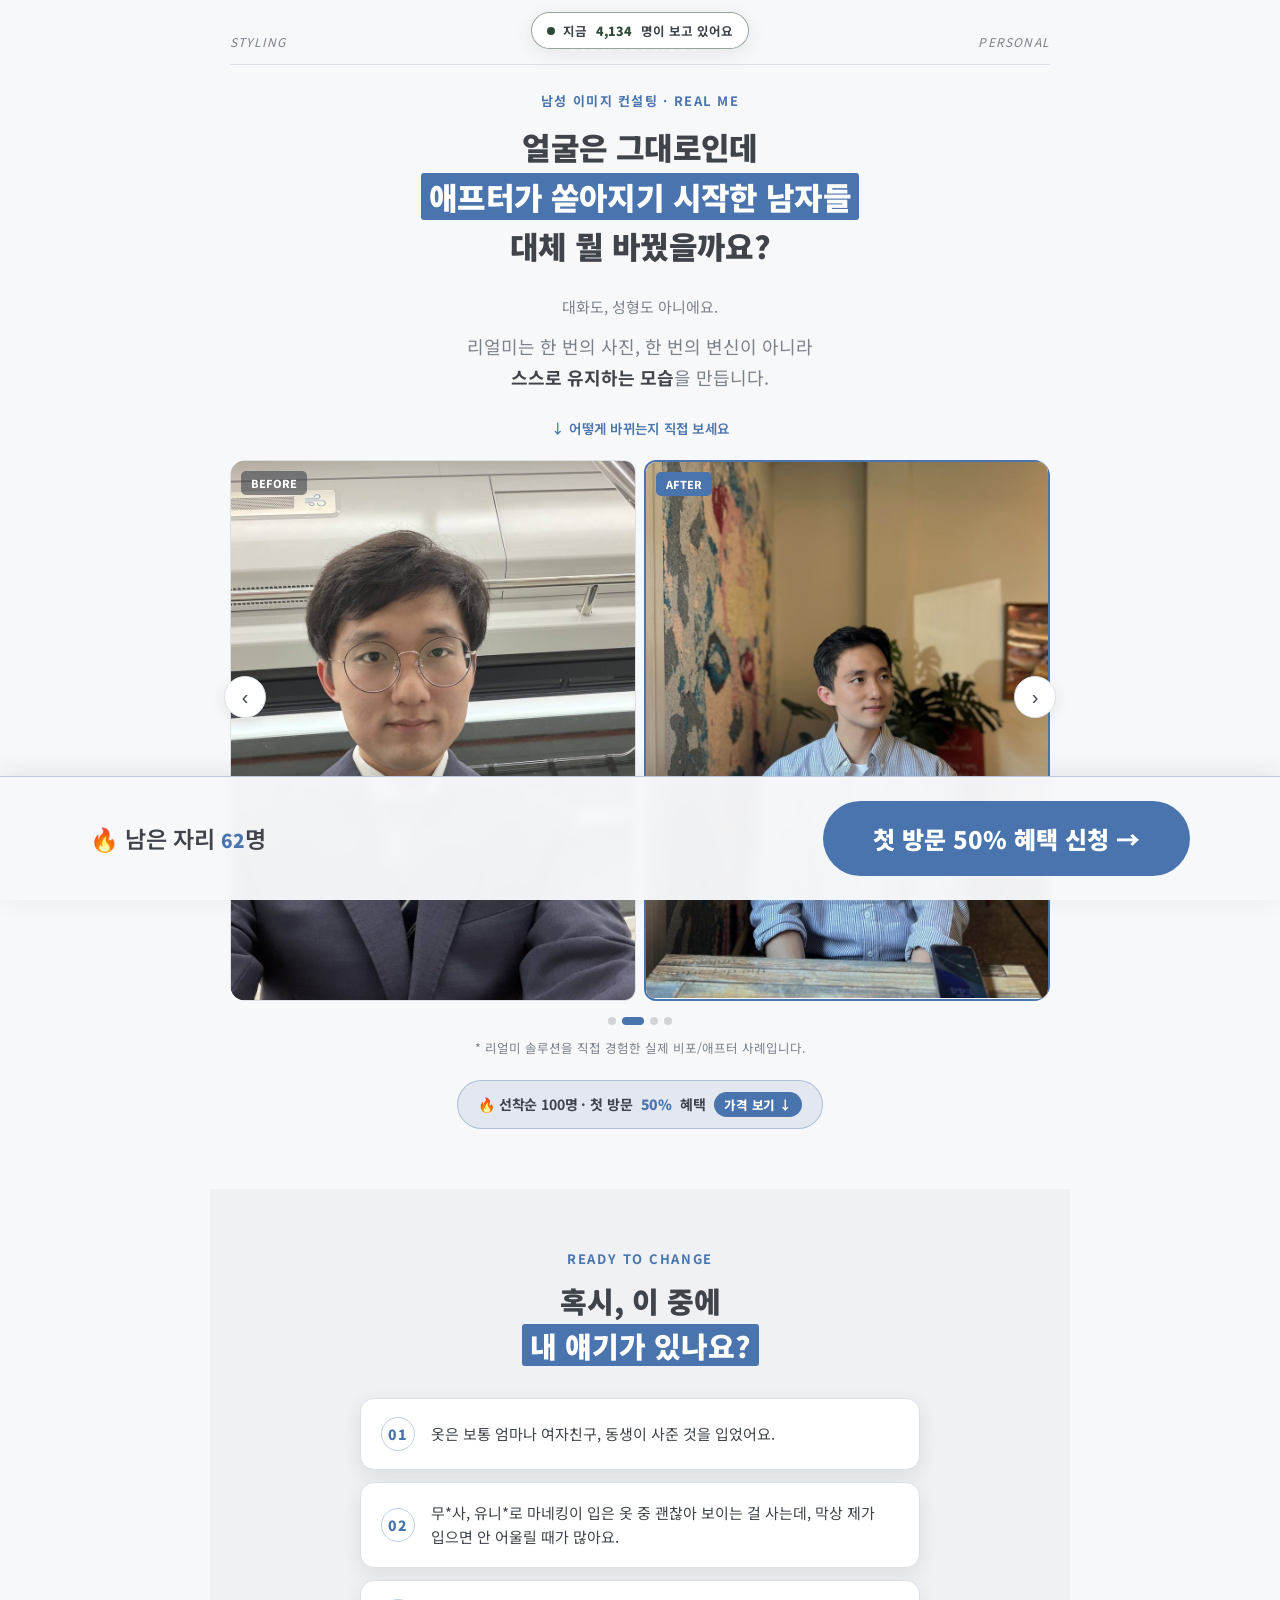
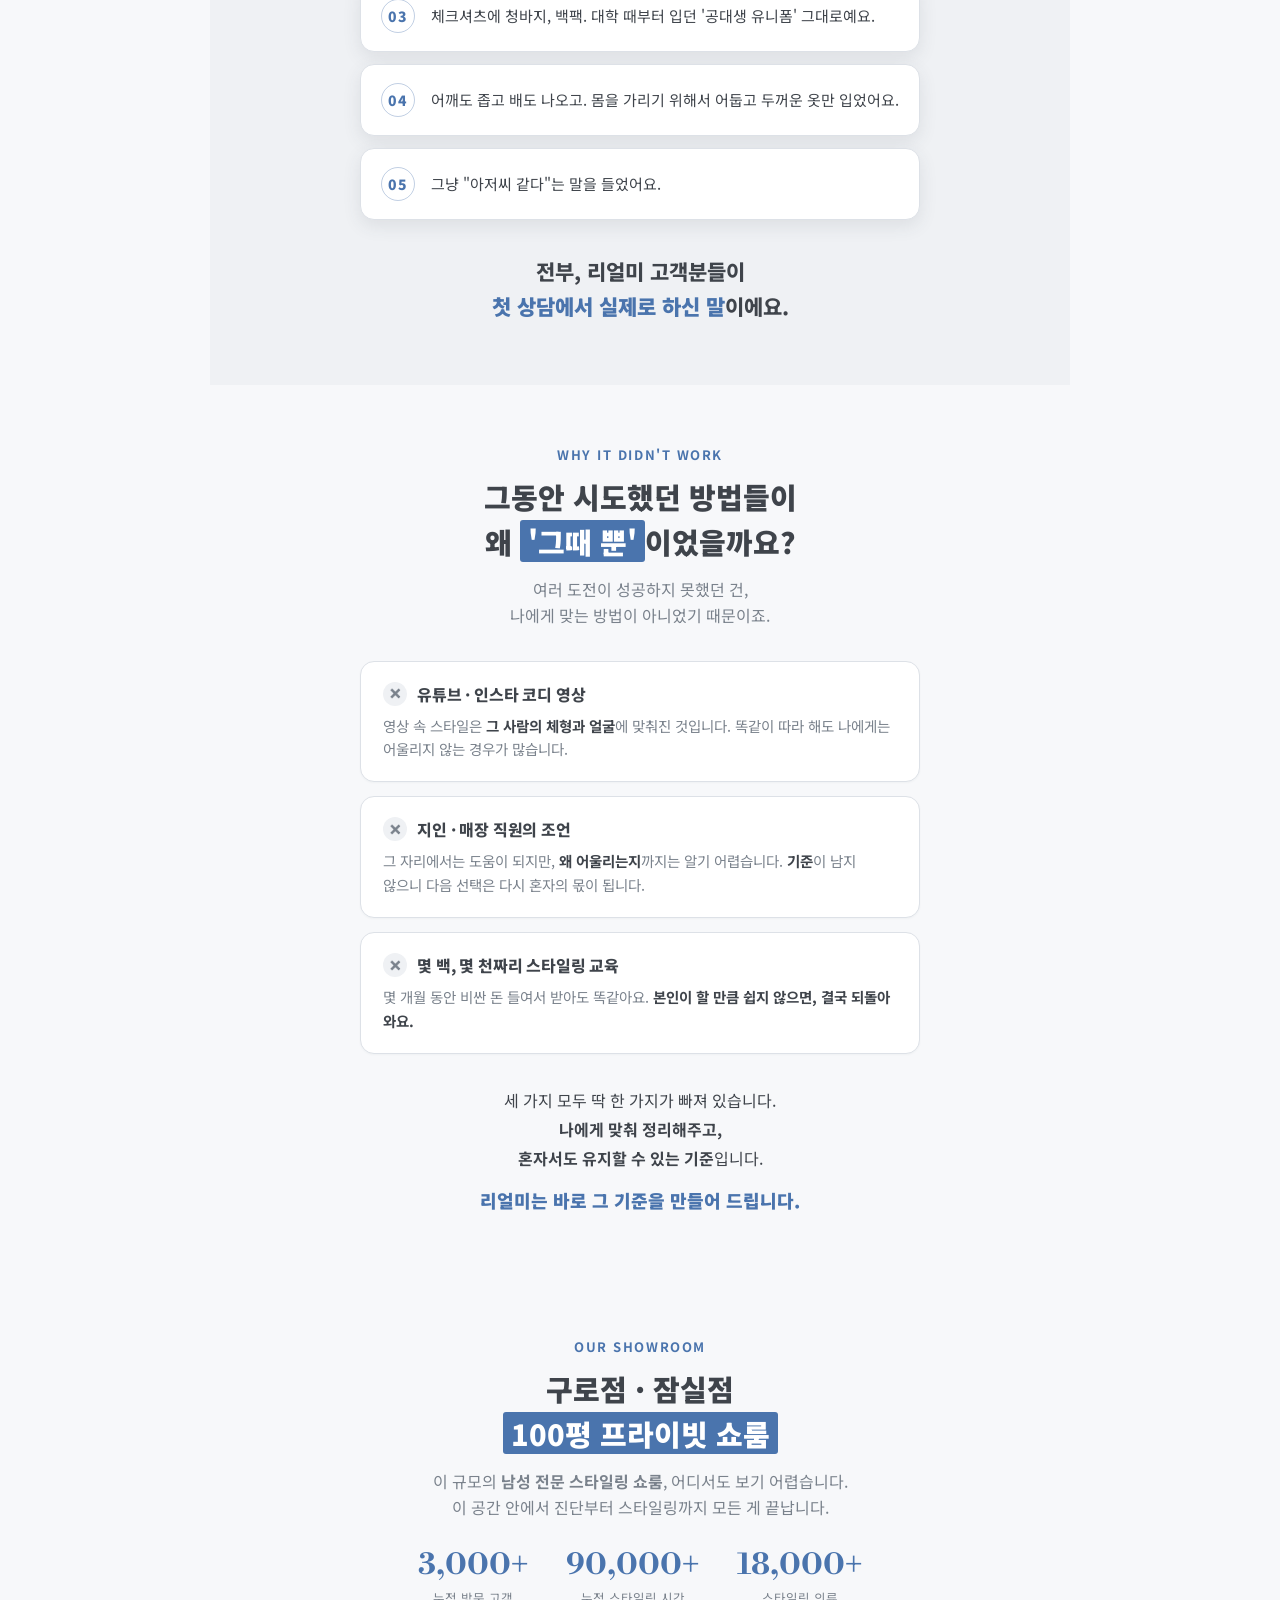
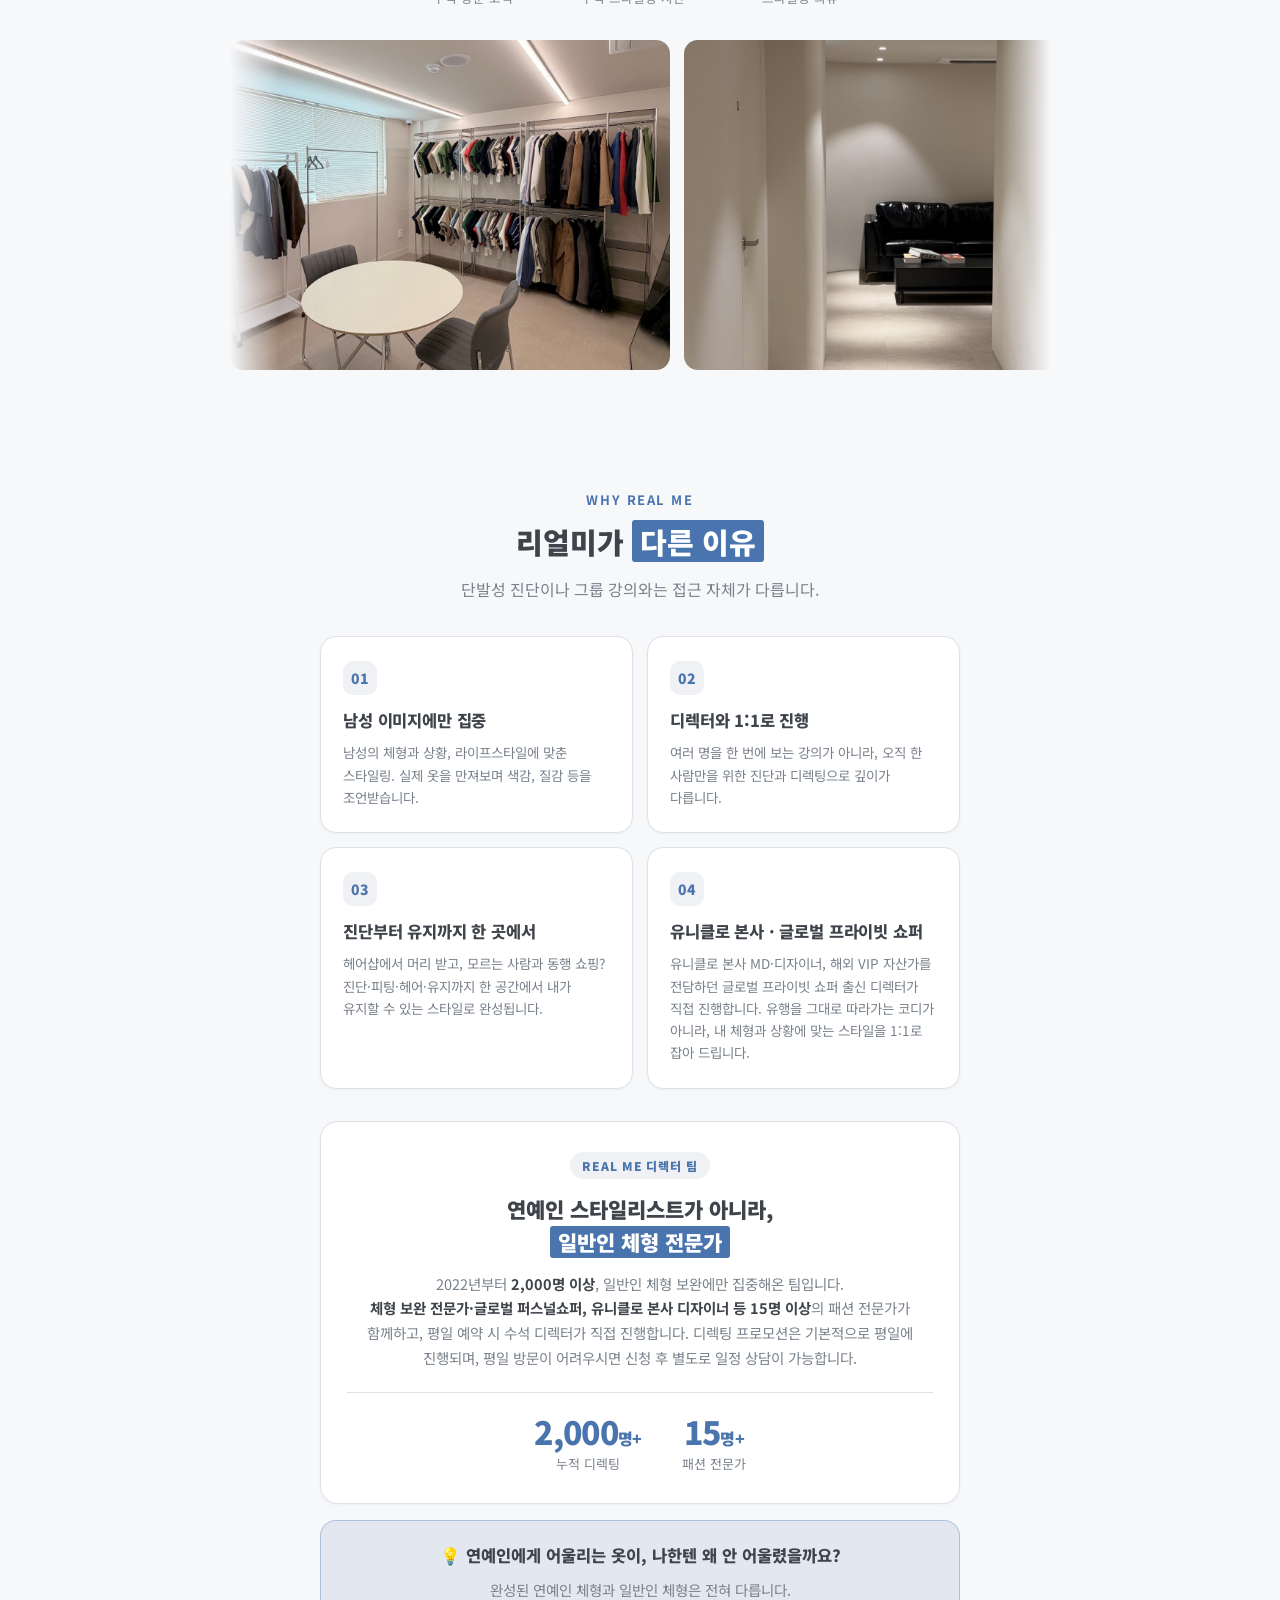
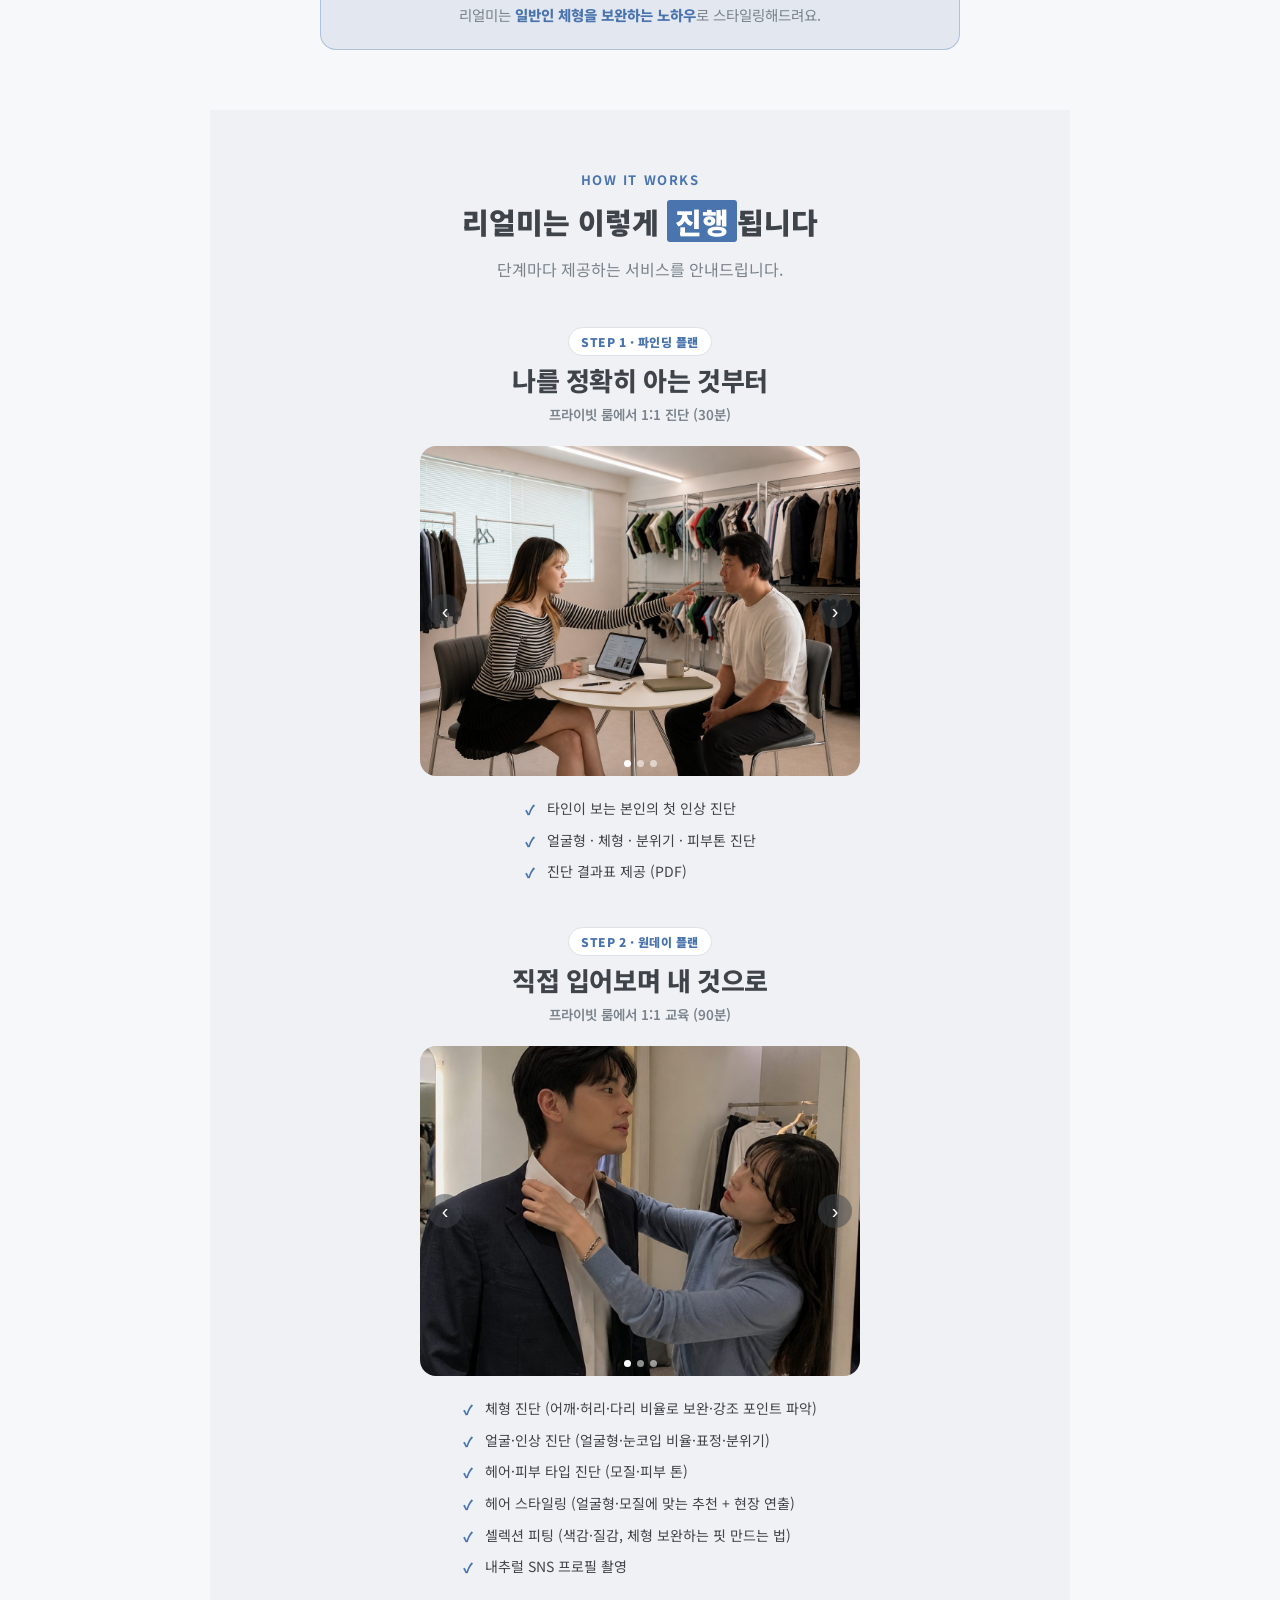
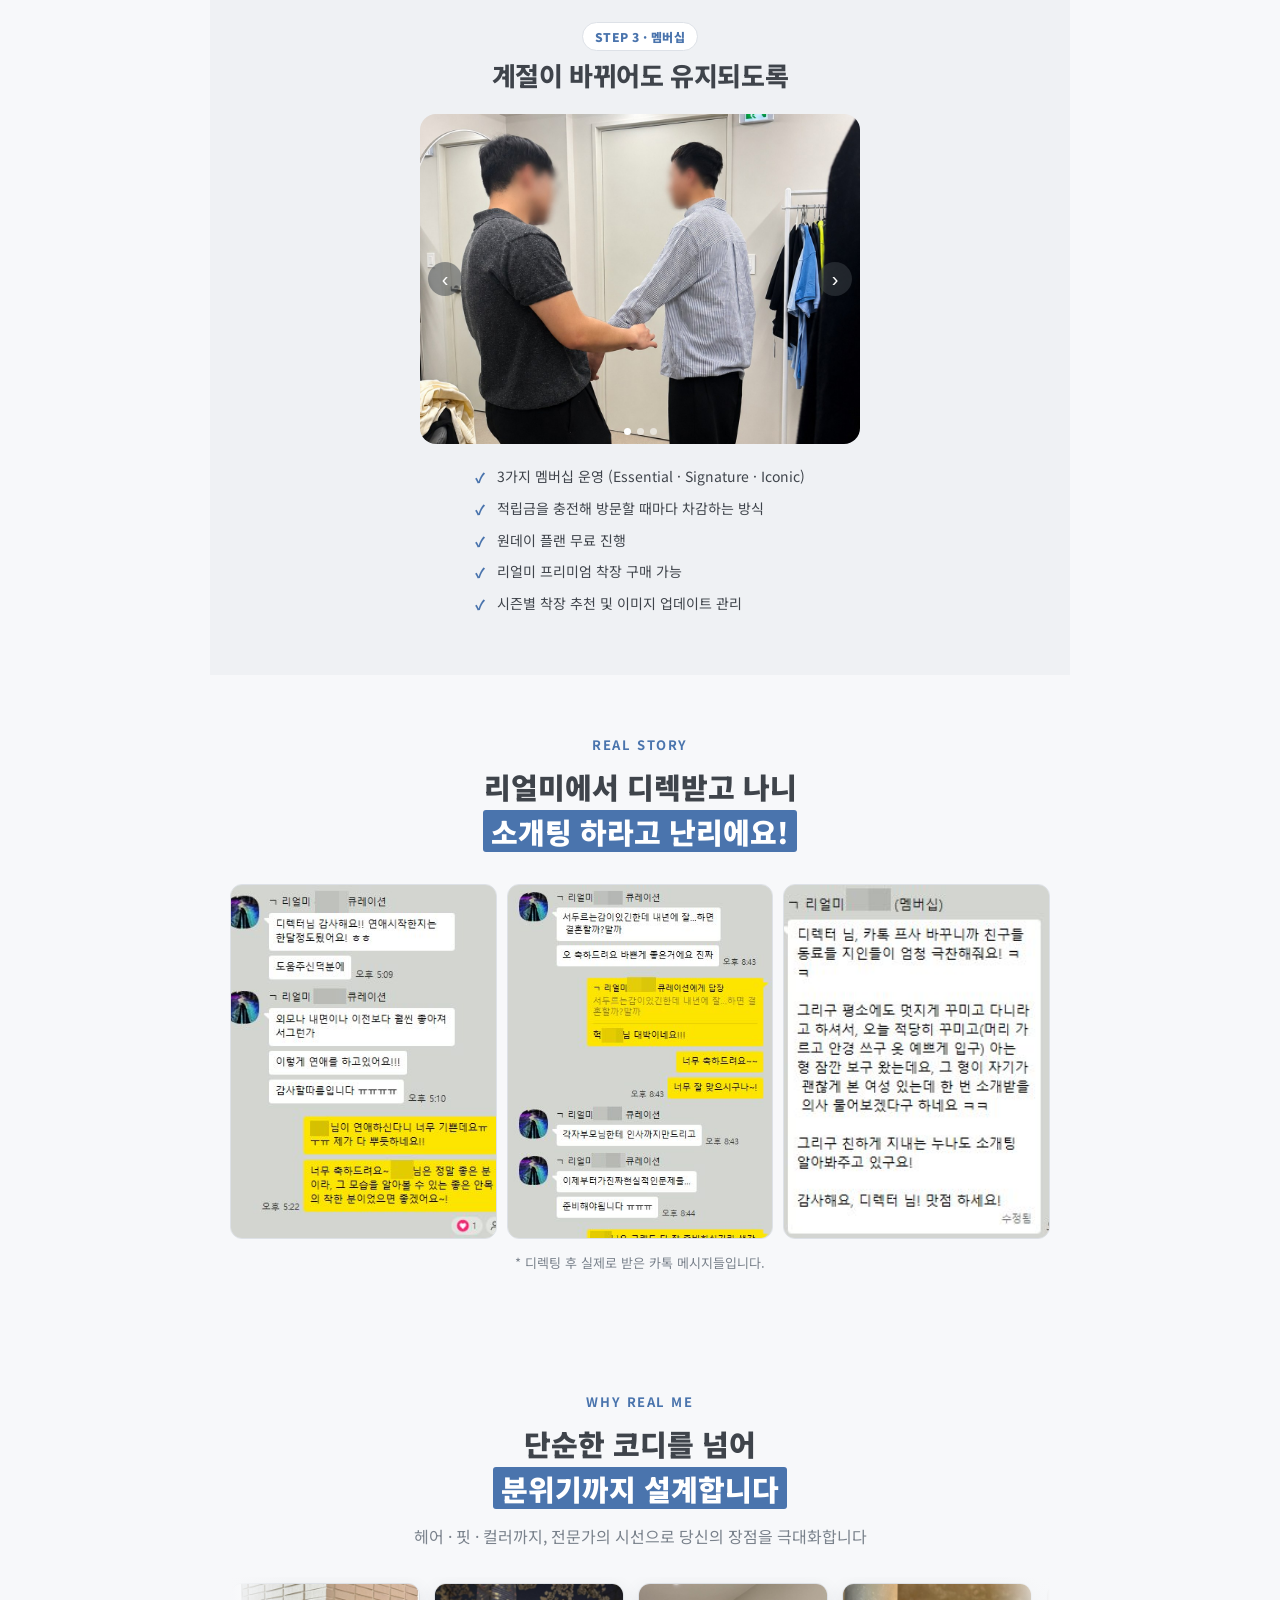
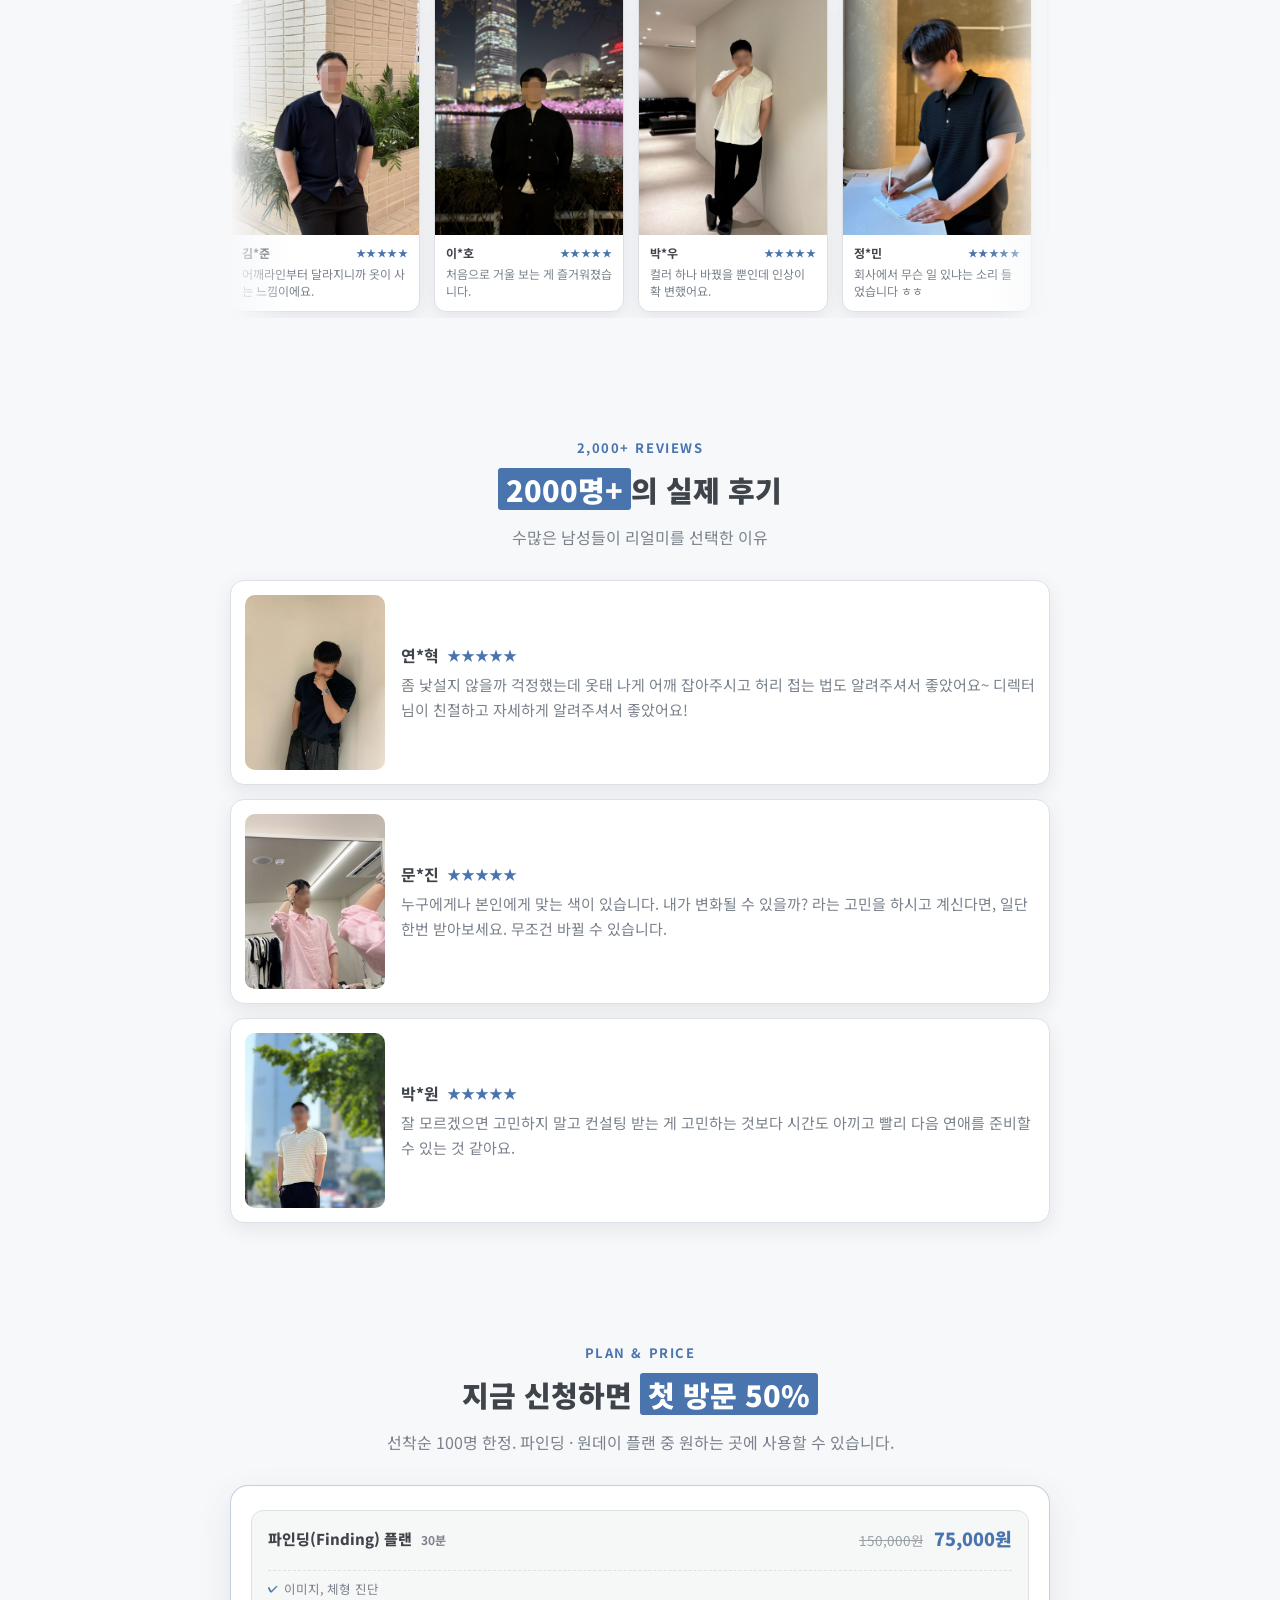
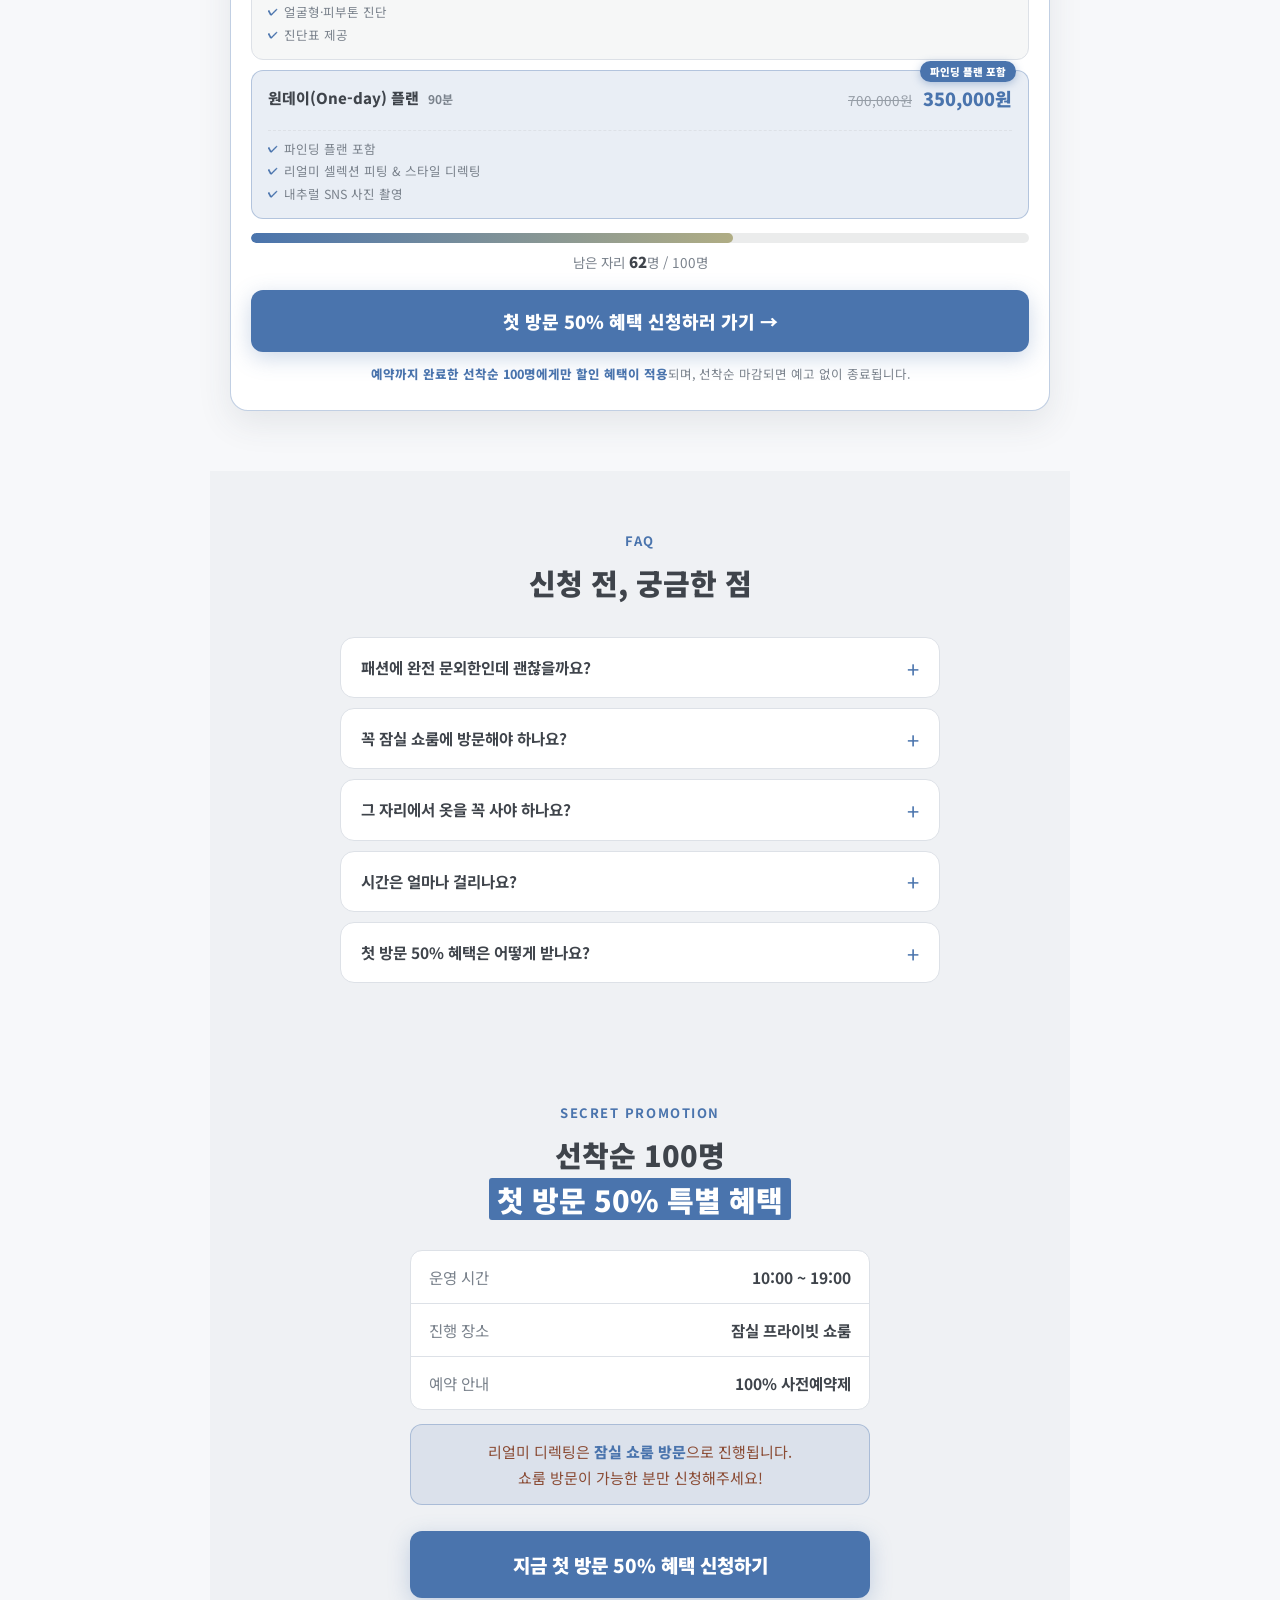
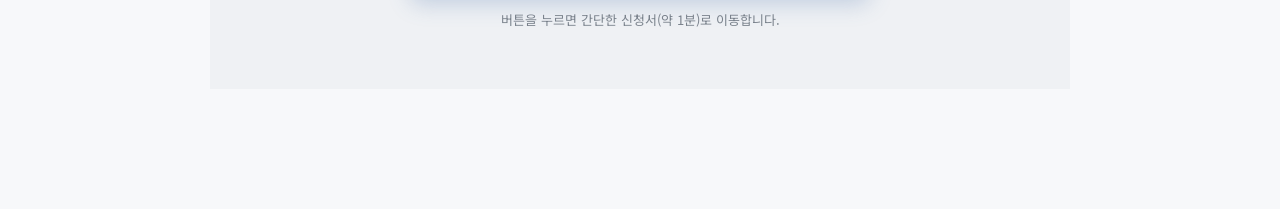
==== commit 0ffc7d65: "평일 문구 정리 + 결제 페이지 방문 희망 날짜 칸 - 상세형·합본: 평일 진행 기본, 평일이 어려우면 신청 후 일정 상담 안내 추가(수석 디렉터 문구 유지) - 결제 페이지: '" ====
--- a/index.html
+++ b/index.html
@@ -228,7 +228,7 @@
     <div class="team-panel">
       <span class="team-eyebrow">REAL ME 디렉터 팀</span>
       <h3 class="team-title">연예인 스타일리스트가 아니라,<br><em>일반인 체형 전문가</em></h3>
-      <p class="team-desc">2022년부터 <b>2,000명 이상</b>, 일반인 체형 보완에만 집중해온 팀입니다. <br><b>체형 보완 전문가·글로벌 퍼스널쇼퍼, 유니클로 본사 디자이너 등 15명 이상</b>의 패션 전문가가 함께하고, 평일 예약 시 수석 디렉터가 직접 진행합니다.</p>
+      <p class="team-desc">2022년부터 <b>2,000명 이상</b>, 일반인 체형 보완에만 집중해온 팀입니다. <br><b>체형 보완 전문가·글로벌 퍼스널쇼퍼, 유니클로 본사 디자이너 등 15명 이상</b>의 패션 전문가가 함께하고, 평일 예약 시 수석 디렉터가 직접 진행합니다. 디렉팅 프로모션은 기본적으로 평일에 진행되며, 평일 방문이 어려우시면 신청 후 별도로 일정 상담이 가능합니다.</p>
       <div class="team-stats">
         <div class="team-stat"><b>2,000<span>명+</span></b><p>누적 디렉팅</p></div>
         <div class="team-stat"><b>15<span>명+</span></b><p>패션 전문가</p></div>
--- a/style-ink.css
+++ b/style-ink.css
@@ -1,605 +1,586 @@
-*{margin:0;padding:0;box-sizing:border-box;}
-:root{
-  /* 라이트 웜 테마 (웜 아이보리 + 딥 월넛 + 테라코타 단일 액센트), 변수명은 기존 유지, 값만 교체 */
-  /* 리얼미 브랜드 공식 팔레트 (2026-07-21) */
-  --navy:#F7F8FA;        /* 배경, Cool White (60-70%) */
-  --navy-deep:#EFF1F4;   /* 더 진한 섹션, Cool Stone */
-  --navy-card:#FFFFFF;   /* 카드, White */
-  --lime:#4a74ad;        /* 강조·체크·액센트, Soft Blue */
-  --lime-soft:#9db8dc;   /* 강조 보조 */
-  --red:#4a74ad;         /* CTA·액션, Soft Blue */
-  --red-deep:#3a5d8c;    /* CTA hover */
-  --white:#3F444B;       /* 본문·타이틀 텍스트, Charcoal Brown */
-  --muted:#7A828C;       /* 설명·caption, Stone Gray */
-  /* 헬퍼 */
-  --line:#DDE1E7;                 /* 보더, Border */
-  --line-soft:rgba(63,68,75,.045);/* 옅은 배경 */
-  --shadow:rgba(63,68,75,.10);    /* 그림자 */
-  --ink-mid:#7A828C;              /* 본문 보조, Stone Gray */
-  --terra-soft:rgba(74,116,173,.12); /* Soft Blue 옅은 배경 */
-  --terra-line:rgba(74,116,173,.34); /* Soft Blue 보더 */
-  --terra-bright:#4a74ad;         /* Soft Blue(강조 텍스트) */
-}
-html{scroll-behavior:smooth;}
-body{
-  font-family:"Noto Sans KR",-apple-system,"Malgun Gothic",sans-serif;
-  background:var(--navy); color:var(--white);
-  -webkit-font-smoothing:antialiased; padding-bottom:120px;
-}
-.landing{max-width:860px;margin:0 auto;}
-
-/* 이미지 슬롯, 실제 이미지 넣기 전엔 파일명 라벨 표시 */
-.imgslot{position:relative;background:#EFF1F4;overflow:hidden;}
-.imgslot::after{content:attr(data-label);position:absolute;inset:0;z-index:0;
-  display:flex;align-items:center;justify-content:center;
-  color:#7A828C;font-size:12px;text-align:center;padding:6px;}
-.imgslot img{position:relative;z-index:1;width:100%;height:100%;object-fit:cover;display:block;}
-.imgslot.r34{aspect-ratio:3/4;} .imgslot.r43{aspect-ratio:4/3;}
-.imgslot.r-sq{aspect-ratio:1/1;} .imgslot.r-free{min-height:260px;}
-
-/* 스크롤 리빌 */
-[data-reveal]{opacity:0;transform:translateY(40px);transition:opacity .8s ease,transform .8s cubic-bezier(.16,1,.3,1);}
-[data-reveal].is-visible{opacity:1;transform:none;}
-
-/* 공통 섹션 */
-section{padding:60px 20px;}
-.eyebrow{text-align:center;font-size:13px;font-weight:700;letter-spacing:.12em;color:var(--terra-bright);margin-bottom:10px;}
-.sec-title{text-align:center;font-size:29px;font-weight:900;line-height:1.55;word-break:keep-all;}
-.sec-title em{font-style:normal;background:var(--lime);color:#fff;padding:0 8px;border-radius:3px;}
-.sec-sub{text-align:center;font-size:16px;color:var(--muted);margin-top:12px;line-height:1.65;}
-
-/* ===== 1. 히어로 ===== */
-.hero{padding-top:30px;text-align:center;}
-.nav-row{display:flex;justify-content:space-between;align-items:center;font-size:12px;font-style:italic;
-  letter-spacing:.1em;color:var(--muted);border-bottom:1px solid var(--line);padding-bottom:12px;margin-bottom:26px;}
-.nav-row .brand-logo{height:22px;width:auto;display:block;}
-.hero-badge{display:inline-flex;align-items:center;gap:8px;white-space:nowrap;background:var(--terra-soft);
-  border:1px solid var(--terra-line);color:var(--white);font-size:14px;font-weight:700;
-  padding:9px 18px;border-radius:999px;margin-bottom:18px;}
-.hero-badge b{color:var(--lime);font-weight:900;}
-.hero-badge .stars-mini{color:var(--lime);letter-spacing:1.5px;font-size:13px;}
-.hero-title{font-size:31px;font-weight:900;line-height:1.4;margin-bottom:26px;letter-spacing:-0.02em;word-break:keep-all;}
-.hero-title em{font-style:normal;background:var(--lime);color:#fff;padding:1px 8px;border-radius:3px;}
-
-.slider{position:relative;}
-.slider-view{overflow:hidden;border-radius:16px;}
-.slider-track{display:flex;transition:transform .5s cubic-bezier(.4,0,.2,1);}
-.ba-slide{min-width:100%;display:grid;grid-template-columns:1fr 1fr;gap:8px;}
-.ba-card{position:relative;border-radius:12px;overflow:hidden;border:1px solid var(--line);}
-.ba-card.after{border:2px solid var(--lime);}
-.ba-tag{position:absolute;top:10px;left:10px;z-index:2;font-size:11px;font-weight:800;padding:4px 10px;border-radius:5px;background:rgba(63,68,75,.6);color:#fff;}
-.ba-tag.a{background:var(--lime);color:#fff;}
-.slider-btn{position:absolute;top:42%;transform:translateY(-50%);width:42px;height:42px;border-radius:50%;
-  background:#fff;border:1px solid var(--line);color:var(--white);font-size:20px;cursor:pointer;
-  display:flex;align-items:center;justify-content:center;z-index:5;transition:.2s;box-shadow:0 4px 14px var(--shadow);}
-.slider-btn:hover{background:var(--lime);color:#fff;border-color:var(--lime);}
-.slider-btn.prev{left:-6px;} .slider-btn.next{right:-6px;}
-.slider-dots{display:flex;justify-content:center;gap:6px;margin-top:16px;}
-.dot{width:8px;height:8px;border-radius:50%;background:rgba(63,68,75,.2);cursor:pointer;transition:.2s;}
-.dot.active{width:22px;border-radius:4px;background:var(--lime);}
-
-.slider-caption{font-size:12.5px;color:var(--muted);text-align:center;margin-top:14px;line-height:1.5;}
-.hero-sub{font-size:18px;color:var(--muted);line-height:1.7;margin:24px 0 22px;}
-.hero-sub b{color:var(--white);font-weight:700;}
-.hero-cta{display:inline-block;margin:8px 0 26px;background:var(--red);color:#fff;font-weight:900;font-size:17px;
-  text-decoration:none;padding:16px 36px;border-radius:999px;transition:.15s;box-shadow:0 6px 20px rgba(74,116,173,.28);}
-.hero-cta:hover{background:var(--red-deep);transform:translateY(-1px);}
-
-.sr-only{position:absolute;width:1px;height:1px;padding:0;margin:-1px;overflow:hidden;clip:rect(0,0,0,0);white-space:nowrap;border:0;}
-
-/* ===== 인터랙티브 진단 카드 (discount 미사용, 톤만 유지) ===== */
-.quiz{background:var(--navy-card);border:1px solid var(--line);border-radius:18px;
-  padding:22px 18px 24px;margin:6px 0 28px;text-align:left;box-shadow:0 12px 34px var(--shadow);}
-.quiz-head{display:flex;align-items:center;justify-content:space-between;gap:12px;margin-bottom:20px;}
-.quiz-kicker{font-size:12.5px;font-weight:800;letter-spacing:.06em;color:var(--terra-bright);}
-.quiz-progress{display:flex;gap:6px;flex:0 0 auto;}
-.qp-step{width:24px;height:5px;border-radius:3px;background:rgba(63,68,75,.14);transition:background .3s;}
-.qp-step.active{background:var(--lime);}
-.quiz-body{position:relative;}
-.quiz-step{display:none;}
-.quiz-step.is-active{display:block;animation:quizIn .35s cubic-bezier(.16,1,.3,1);}
-@keyframes quizIn{from{opacity:0;transform:translateY(12px);}to{opacity:1;transform:none;}}
-.quiz-q{font-size:22px;font-weight:900;line-height:1.42;margin-bottom:18px;word-break:keep-all;letter-spacing:-0.01em;}
-.quiz-opts{display:flex;flex-direction:column;gap:10px;}
-.quiz-opt{display:block;width:100%;text-align:left;background:var(--line-soft);
-  border:1.5px solid var(--line);color:var(--white);font-family:inherit;font-size:16.5px;font-weight:700;
-  padding:16px 18px;border-radius:12px;cursor:pointer;transition:.15s;line-height:1.35;word-break:keep-all;}
-.quiz-opt:hover,.quiz-opt:focus-visible{border-color:var(--lime);background:var(--terra-soft);transform:translateY(-1px);outline:none;}
-.quiz-opt:active{transform:scale(.99);}
-.quiz-back{margin-top:16px;background:none;border:none;color:var(--muted);font-family:inherit;font-size:13.5px;cursor:pointer;padding:4px 2px;}
-.quiz-back:hover{color:var(--white);}
-
-/* 결과 화면 */
-.qr-eyebrow{font-size:12.5px;font-weight:800;letter-spacing:.1em;color:var(--terra-bright);margin-bottom:12px;}
-.qr-head{font-size:22px;font-weight:900;line-height:1.45;word-break:keep-all;margin-bottom:14px;letter-spacing:-0.01em;}
-.qr-head em{font-style:normal;background:var(--lime);color:#fff;padding:1px 7px;border-radius:3px;}
-.qr-pain{font-size:15.5px;line-height:1.72;color:var(--ink-mid);margin-bottom:18px;word-break:keep-all;}
-.qr-fear{background:var(--terra-soft);border:1px solid var(--terra-line);border-radius:12px;
-  padding:14px 16px;font-size:15.5px;line-height:1.6;color:#8a4b34;margin-bottom:14px;word-break:keep-all;}
-.qr-fear b{color:var(--red);font-weight:800;}
-.qr-photo{background:var(--line-soft);border:1px solid var(--line);border-radius:12px;
-  padding:13px 15px;font-size:14.5px;line-height:1.62;color:var(--ink-mid);margin-bottom:16px;word-break:keep-all;}
-.qr-photo b{color:var(--white);font-weight:800;}
-.qr-social{text-align:center;font-size:14px;color:var(--muted);margin-bottom:14px;}
-.qr-social b{color:var(--white);font-weight:800;}
-.qr-cta{display:block;text-align:center;background:var(--red);color:#fff;font-weight:900;font-size:18px;
-  text-decoration:none;padding:18px;border-radius:12px;box-shadow:0 6px 22px rgba(74,116,173,.28);transition:.15s;}
-.qr-cta:hover{background:var(--red-deep);transform:translateY(-1px);}
-.qr-note{text-align:center;font-size:12.5px;color:var(--muted);margin-top:11px;}
-.qr-restart{display:block;margin:12px auto 0;background:none;border:none;color:var(--muted);
-  font-family:inherit;font-size:12.5px;cursor:pointer;text-decoration:underline;text-underline-offset:2px;}
-.qr-restart:hover{color:var(--white);}
-
-/* ===== 2. 카톡 후기 ===== */
-.kakao-grid{display:grid;grid-template-columns:repeat(3,1fr);gap:10px;margin-top:30px;align-items:start;}
-.kakao-grid .imgslot{border-radius:12px;border:1px solid var(--line);background:#EFF1F4;
-  aspect-ratio:3/4;min-height:0;}
-.kakao-grid .imgslot img{position:absolute;inset:0;width:100%;height:100%;object-fit:cover;object-position:top;}
-.kakao-grid .imgslot::after{font-size:11px;}
-.kakao-more{text-align:center;font-size:13px;color:var(--muted);margin-top:14px;}
-
-/* ===== 3. 마퀴 ===== */
-.marquee{overflow:hidden;position:relative;margin-top:28px;padding:6px 0;}
-.marquee::before,.marquee::after{content:"";position:absolute;top:0;bottom:0;width:60px;z-index:3;pointer-events:none;}
-.marquee::before{left:0;background:linear-gradient(to right,var(--navy),transparent);}
-.marquee::after{right:0;background:linear-gradient(to left,var(--navy),transparent);}
-.marquee-track{display:flex;gap:14px;width:max-content;animation:scrollX 60s linear infinite;}
-.marquee:hover .marquee-track{animation-play-state:paused;}
-@keyframes scrollX{from{transform:translateX(0);}to{transform:translateX(-50%);}}
-.look-card{flex-shrink:0;width:190px;border-radius:12px;overflow:hidden;border:1px solid var(--line);background:var(--navy-card);display:flex;flex-direction:column;box-shadow:0 6px 18px var(--shadow);}
-.look-card .imgslot{aspect-ratio:3/4;}
-.look-cap{padding:9px 11px 11px;}
-.look-cap .lc-top{display:flex;align-items:center;justify-content:space-between;gap:6px;margin-bottom:4px;}
-.look-cap .lc-name{font-size:12px;font-weight:700;color:var(--white);}
-.look-cap .lc-stars{font-size:10px;color:var(--lime);letter-spacing:.5px;flex:0 0 auto;}
-.look-cap p{font-size:12px;line-height:1.45;color:var(--ink-mid);
-  display:-webkit-box;-webkit-line-clamp:2;-webkit-box-orient:vertical;overflow:hidden;}
-
-/* ===== 4. 후기 카드 ===== */
-.rv-list{display:flex;flex-direction:column;gap:14px;margin-top:30px;}
-.rv-item{display:grid;grid-template-columns:140px 1fr;gap:16px;background:var(--navy-card);border-radius:14px;padding:14px;align-items:center;border:1px solid var(--line);box-shadow:0 6px 18px var(--shadow);}
-.rv-item .imgslot{border-radius:10px;aspect-ratio:4/5;}
-.rv-top{display:flex;align-items:center;gap:8px;margin-bottom:6px;}
-.rv-top b{font-size:16px;} .stars{color:var(--lime);font-size:14px;}
-.rv-text p{font-size:15px;line-height:1.65;color:var(--ink-mid);}
-
-/* ===== 5. 솔루션 ===== */
-.sol-list{display:flex;flex-direction:column;gap:14px;margin-top:30px;}
-.sol-item{display:grid;grid-template-columns:120px 1fr;gap:16px;background:var(--navy-card);border-radius:14px;padding:16px;align-items:center;border:1px solid var(--line);box-shadow:0 6px 18px var(--shadow);}
-.sol-item .imgslot{border-radius:10px;}
-.sol-no{font-size:12px;font-weight:800;color:var(--terra-bright);letter-spacing:.06em;margin-bottom:6px;}
-.sol-text h3{font-size:18px;font-weight:900;margin-bottom:8px;}
-.sol-text p{font-size:13.5px;line-height:1.6;color:var(--ink-mid);}
-
-/* ===== 6. 프로세스 ===== */
-.proc-grid{display:grid;grid-template-columns:repeat(2,1fr);gap:14px;margin-top:30px;}
-.proc-item{background:var(--navy-card);border-radius:14px;overflow:hidden;border:1px solid var(--line);box-shadow:0 6px 18px var(--shadow);}
-.proc-item .imgslot{border-bottom:1px solid var(--line);}
-.proc-item .proc-no{font-size:13px;font-weight:800;color:var(--terra-bright);margin:14px 16px 0;}
-.proc-item h3{font-size:19px;font-weight:900;margin:4px 16px 8px;}
-.proc-item p{font-size:14.5px;line-height:1.6;color:var(--ink-mid);margin:0 16px 16px;}
-
-/* ===== 7. 신청 ===== */
-.apply{background:var(--navy-deep);scroll-margin-top:10px;}
-.info-table{max-width:460px;margin:28px auto 0;border:1px solid var(--line);border-radius:12px;overflow:hidden;background:var(--navy-card);}
-.info-row{display:flex;justify-content:space-between;padding:15px 18px;border-bottom:1px solid var(--line);font-size:15.5px;}
-.info-row:last-child{border-bottom:none;}
-.info-row span{color:var(--muted);} .info-row b{font-weight:700;}
-.info-notice{max-width:460px;margin:14px auto 0;background:var(--terra-soft);border:1px solid var(--terra-line);border-radius:12px;padding:14px 16px;}
-.info-notice p{font-size:15px;line-height:1.7;color:#8a4b34;text-align:center;}
-.info-notice b{color:var(--red);font-weight:800;}
-.apply-cta{display:block;max-width:460px;margin:26px auto 0;text-align:center;background:var(--red);color:#fff;font-weight:900;font-size:19px;text-decoration:none;padding:20px;border-radius:12px;transition:background .15s,transform .15s;box-shadow:0 6px 22px rgba(74,116,173,.28);}
-.apply-cta:hover{background:var(--red-deep);transform:translateY(-1px);}
-.apply-note{text-align:center;font-size:13px;color:var(--muted);margin-top:12px;}
-
-.apply-form{max-width:460px;margin:24px auto 0;background:#fff;border-radius:16px;padding:26px 22px;border:1px solid var(--line);box-shadow:0 10px 30px var(--shadow);}
-.field{margin-bottom:14px;}
-.field label{display:block;font-size:14px;font-weight:700;color:#2b3036;margin-bottom:7px;}
-.field input{width:100%;border:1.5px solid #d6cfc2;border-radius:10px;padding:14px;font-size:16px;color:#2d2620;font-family:inherit;transition:border-color .15s;}
-.field input:focus{outline:none;border-color:var(--red);box-shadow:0 0 0 3px rgba(74,116,173,.12);}
-.consent{display:flex;align-items:flex-start;gap:9px;margin:4px 0 12px;cursor:pointer;}
-.consent input{margin-top:2px;width:18px;height:18px;flex:0 0 auto;accent-color:var(--red);}
-.consent span{font-size:13.5px;line-height:1.5;color:var(--ink-mid);}
-.consent b{color:#2d2620;}
-.form-guide{font-size:13px;color:var(--muted);line-height:1.5;margin-bottom:16px;}
-.form-submit{width:100%;border:none;border-radius:10px;padding:16px;font-family:inherit;font-size:16px;font-weight:800;color:#fff;background:var(--red);cursor:pointer;transition:filter .15s;}
-.form-submit:hover{filter:brightness(1.08);}
-.form-msg{margin-top:14px;font-size:14px;font-weight:700;text-align:center;min-height:20px;}
-.form-msg.ok{color:#1f9d55;} .form-msg.error{color:var(--red);}
-
-/* 고정 CTA */
-.sticky-cta{position:fixed;left:0;right:0;bottom:0;z-index:9999;background:rgba(247,248,250,.97);
-  backdrop-filter:blur(6px);border-top:1px solid var(--terra-line);box-shadow:0 -4px 24px var(--shadow);}
-.sticky-cta__inner{max-width:1180px;margin:0 auto;display:flex;align-items:center;justify-content:space-between;gap:20px;padding:24px 40px;}
-.sticky-cta__text{font-size:23px;font-weight:600;line-height:1.35;color:var(--white);}
-.sticky-cta__text b{color:var(--red);font-weight:800;}
-@keyframes ctaPulse{0%,100%{box-shadow:0 0 0 0 rgba(74,116,173,.5);}50%{box-shadow:0 0 0 12px rgba(74,116,173,0);}}
-.sticky-cta__btn{flex:0 0 auto;background:var(--red);color:#fff;font-weight:900;font-size:24px;text-decoration:none;
-  padding:20px 50px;border-radius:999px;white-space:nowrap;transition:.15s;}
-.sticky-cta__btn:hover{background:var(--red-deep);transform:translateY(-1px);}
-
-/* 모바일 */
-@media (max-width:520px){
-  .hero-title{font-size:25px;} .sec-title{font-size:24px;}
-  .quiz-q,.qr-head{font-size:20px;} .quiz-opt{font-size:16px;padding:15px 16px;}
-  .proc-grid{grid-template-columns:1fr;}
-  .rv-item{grid-template-columns:120px 1fr;} .sol-item{grid-template-columns:96px 1fr;}
-  .look-card{width:150px;}
-  .sticky-cta__inner{flex-direction:column;align-items:stretch;gap:9px;padding:12px 14px calc(12px + env(safe-area-inset-bottom,0px));}
-  .sticky-cta__text{font-size:15px;text-align:center;}
-  .sticky-cta__btn{font-size:18px;padding:16px;width:100%;text-align:center;}
-}
-@media (prefers-reduced-motion:reduce){.sticky-cta__btn{animation:none;}}
-
-/* ===== discount50 전용, 시크릿 50% 오퍼 카드 ===== */
-.offer{background:var(--navy-card);border:1px solid var(--terra-line);border-radius:18px;
-  padding:24px 20px 26px;margin:6px 0 28px;text-align:center;box-shadow:0 12px 34px var(--shadow);}
-.offer-kicker{display:inline-block;background:var(--terra-soft);border:1px solid var(--terra-line);
-  color:var(--red);font-size:12.5px;font-weight:800;letter-spacing:.04em;padding:7px 14px;border-radius:999px;margin-bottom:16px;}
-.offer-name{font-size:20px;font-weight:900;color:var(--white);margin-bottom:10px;}
-.offer-price{display:flex;align-items:baseline;justify-content:center;gap:10px;margin-bottom:18px;flex-wrap:wrap;}
-.price-strike{font-size:18px;color:var(--muted);text-decoration:line-through;}
-.price-off{font-size:14px;font-weight:900;background:var(--red);color:#fff;padding:3px 9px;border-radius:6px;align-self:center;}
-.price-now{font-size:34px;font-weight:900;color:var(--lime);letter-spacing:-0.02em;}
-.countdown-box{background:var(--line-soft);border:1px solid var(--line);border-radius:12px;
-  padding:12px 16px;font-size:15px;color:var(--muted);margin-bottom:14px;}
-.countdown-time{font-variant-numeric:tabular-nums;font-size:22px;font-weight:900;color:var(--red);margin-left:6px;letter-spacing:.04em;}
-.seats{margin-bottom:18px;}
-.seats-bar{height:10px;border-radius:5px;background:rgba(63,68,75,.1);overflow:hidden;margin-bottom:8px;}
-.seats-fill{height:100%;width:0;border-radius:5px;background:linear-gradient(90deg,var(--red),#b0ad84);transition:width 1s ease;}
-.seats-text{font-size:13.5px;color:var(--muted);}
-.seats-text b{color:var(--white);font-weight:900;font-size:15px;}
-.offer-cta{display:block;text-align:center;background:var(--red);color:#fff;font-weight:900;font-size:18px;
-  text-decoration:none;padding:18px;border-radius:12px;box-shadow:0 6px 22px rgba(74,116,173,.28);transition:.15s;}
-.offer-cta:hover{background:var(--red-deep);transform:translateY(-1px);}
-.offer-note{font-size:12.5px;color:var(--muted);margin-top:12px;line-height:1.6;}
-.offer-note b{color:var(--lime);font-weight:800;}
-
-/* 혜택 리스트 */
-.benefit-list{max-width:520px;margin:30px auto 0;display:flex;flex-direction:column;gap:12px;}
-.benefit-item{display:flex;gap:14px;align-items:flex-start;background:var(--navy-card);border:1px solid var(--line);
-  border-radius:14px;padding:16px 18px;text-align:left;box-shadow:0 6px 18px var(--shadow);}
-.benefit-check{flex:0 0 auto;width:26px;height:26px;border-radius:50%;background:var(--lime);color:#fff;
-  display:flex;align-items:center;justify-content:center;font-size:13px;font-weight:900;margin-top:2px;}
-.benefit-item b{font-size:16.5px;font-weight:900;color:var(--white);display:block;margin-bottom:3px;}
-.benefit-item p{font-size:13.5px;color:var(--ink-mid);line-height:1.55;}
-
-/* 고정 CTA 타이머 */
-.sticky-cta__text .countdown-time{font-size:19px;}
-@media (max-width:520px){
-  .price-now{font-size:29px;}
-  .offer-kicker{font-size:11.5px;}
-  .sticky-cta__text .countdown-time{font-size:16px;}
-}
-.sticky-cta__text{word-break:keep-all;}
-.sticky-cta__text .countdown-time{white-space:nowrap;}
-
-/* ===== 오퍼 카드 내 플랜 2종 ===== */
-.offer-plans{display:flex;flex-direction:column;gap:10px;margin-bottom:14px;}
-.offer-plan{position:relative;background:var(--line-soft);border:1px solid var(--line);
-  border-radius:12px;padding:14px 16px;display:flex;align-items:center;justify-content:space-between;gap:10px;flex-wrap:wrap;text-align:left;}
-.offer-plan.hot{border-color:var(--terra-line);background:var(--terra-soft);}
-.op-badge{position:absolute;top:-10px;right:12px;font-size:10.5px;font-weight:900;padding:3px 10px;border-radius:999px;
-  background:var(--red);color:#fff;box-shadow:0 2px 8px rgba(74,116,173,.4);}
-.op-name{font-size:15px;font-weight:800;color:var(--white);}
-.op-name span{font-size:12px;font-weight:700;color:var(--muted);margin-left:5px;}
-.op-price{font-size:13.5px;color:var(--muted);white-space:nowrap;}
-.op-price s{opacity:.75;margin-right:7px;}
-.op-price b{font-size:18px;font-weight:900;color:var(--lime);}
-.offer-pick{font-size:13px;color:var(--muted);margin-bottom:14px;line-height:1.6;}
-.offer-pick b{color:var(--red);font-weight:900;}
-
-/* ===== 플랜 비교 카드 ===== */
-.compare-grid{display:grid;grid-template-columns:1fr 1fr;gap:14px;max-width:640px;margin:30px auto 0;}
-.compare-card{position:relative;background:var(--navy-card);border:1px solid var(--line);border-radius:16px;
-  padding:22px 18px 20px;text-align:left;box-shadow:0 6px 18px var(--shadow);}
-.compare-card.hot{border:1.5px solid var(--terra-line);box-shadow:0 8px 28px rgba(74,116,173,.12);}
-.cc-badge{position:absolute;top:-12px;left:50%;transform:translateX(-50%);white-space:nowrap;font-size:11px;font-weight:900;
-  padding:4px 13px;border-radius:999px;background:var(--red);color:#fff;box-shadow:0 2px 8px rgba(74,116,173,.4);}
-.cc-head{display:flex;align-items:baseline;justify-content:space-between;gap:8px;margin-bottom:10px;}
-.cc-name{font-size:16.5px;font-weight:900;color:var(--white);}
-.cc-time{font-size:12px;font-weight:700;color:var(--muted);}
-.cc-price{margin-bottom:14px;}
-.cc-price s{font-size:13.5px;color:var(--muted);margin-right:8px;}
-.cc-price b{font-size:24px;font-weight:900;color:var(--lime);}
-.cc-list{list-style:none;display:flex;flex-direction:column;gap:7px;}
-.cc-list li{font-size:13.5px;line-height:1.5;color:var(--ink-mid);padding-left:18px;position:relative;}
-.cc-list li::before{content:"✔";position:absolute;left:0;color:var(--lime);font-size:11px;}
-.cc-list li b{color:var(--lime);font-weight:800;}
-@media (max-width:520px){
-  .compare-grid{grid-template-columns:1fr;gap:18px;}
-  .op-price b{font-size:16.5px;}
-}
-
-/* 히어로 타이틀 행간 확대 */
-.hero-title{line-height:1.6;}
-/* 상단 오퍼(킥커+카운트다운+CTA만), 슬림 버전 */
-.offer-top{padding:20px 18px 22px;margin:2px 0 26px;}
-.offer-top .countdown-box{margin-bottom:16px;}
-.hero-title .nobr{white-space:nowrap;}
-.offer-note{word-break:keep-all;}
-.sec-sub,.benefit-item b,.benefit-item p{word-break:keep-all;}
-.proc-item h3,.proc-item p,.info-notice p,.apply-note,.info-row{word-break:keep-all;}
-
-/* 킥커 뱃지 강화, 급박함 */
-.offer-kicker{
-  background:var(--red);
-  border:none;
-  color:#fff;
-  font-size:15px;
-  font-weight:900;
-  letter-spacing:.02em;
-  padding:11px 20px;
-  box-shadow:0 4px 16px rgba(74,116,173,.36);
-}
-@media (max-width:520px){
-  .offer-kicker{font-size:13px;padding:9px 12px;letter-spacing:0;white-space:nowrap;}
-}
-@media (prefers-reduced-motion:reduce){.offer-kicker{animation:none;}}
-
-/* ===== 실시간 시청자 플로팅 배지 ===== */
-.live-viewers{
-  position:fixed;top:12px;left:50%;transform:translateX(-50%);z-index:400;
-  display:inline-flex;align-items:center;gap:8px;white-space:nowrap;
-  background:rgba(255,255,255,.94);border:1px solid var(--terra-line);
-  color:var(--white);font-size:12.5px;font-weight:700;padding:8px 15px;border-radius:999px;
-  box-shadow:0 4px 18px var(--shadow);backdrop-filter:blur(6px);
-}
-.live-viewers b{color:var(--red);font-weight:900;font-variant-numeric:tabular-nums;margin:0 1px;}
-.lv-dot{width:8px;height:8px;border-radius:50%;background:var(--red);flex:0 0 auto;animation:lvBlink 2.4s ease-in-out infinite;}
-@keyframes lvBlink{0%,100%{opacity:1;}50%{opacity:.55;}}
-
-/* 쿠폰 감소 플래시 */
-.seats-left-text{display:inline-block;}
-.seat-drop{animation:seatDrop .5s ease;}
-@keyframes seatDrop{
-  0%{transform:scale(1);}
-  40%{transform:scale(1.15);color:var(--red);}
-  100%{transform:scale(1);}
-}
-.bar-flash{animation:barFlash .5s ease;}
-@keyframes barFlash{
-  0%{filter:brightness(1);}
-  40%{filter:brightness(1.25);}
-  100%{filter:brightness(1);}
-}
-
-/* 고정 바 남은 쿠폰 숫자 강조 */
-.sticky-cta__text b{color:var(--red);font-weight:900;font-size:19px;font-variant-numeric:tabular-nums;}
-@media (max-width:520px){
-  .sticky-cta__text b{font-size:17px;}
-  .live-viewers{font-size:11.5px;padding:7px 12px;}
-}
-
-/* 오퍼 플랜 3줄 구성 설명 */
-.op-desc{flex-basis:100%;list-style:none;margin-top:9px;padding-top:9px;border-top:1px dashed var(--line);
-  display:flex;flex-direction:column;gap:4px;text-align:left;}
-.op-desc li{font-size:12.5px;line-height:1.5;color:var(--muted);word-break:keep-all;padding-left:16px;position:relative;}
-.op-desc li::before{content:"✔";position:absolute;left:0;color:var(--lime);font-size:10px;}
-
-/* 히어로 아이브로우 + 오퍼 "무엇이 반값" 한 줄 */
-.hero-eyebrow{font-size:13px;font-weight:700;letter-spacing:.1em;color:var(--terra-bright);margin-bottom:12px;text-align:center;word-break:keep-all;}
-.offer-what{font-size:13.5px;color:var(--ink-mid);line-height:1.65;margin:-4px 0 14px;word-break:keep-all;}
-.offer-what b{color:var(--lime);font-weight:800;}
-@media (max-width:520px){.hero-eyebrow{font-size:12px;}}
-
-/* 플로팅 시청자 배너, 첫 딥 포레스트 그린 포인트 (2026-07-21) */
-.live-viewers{border-color:rgba(47,74,58,.5);}
-.live-viewers b{color:#2f4a3a;}
-.lv-dot{background:#2f4a3a;}
-
-/* ===== 히어로 개편 (2026-07-21): 첫 화면 간소화 + 스크롤 유도 ===== */
-.hero-hint{text-align:center;font-size:13.5px;font-weight:600;color:var(--terra-bright);
-  letter-spacing:.02em;margin:26px 0 22px;word-break:keep-all;animation:hintBob 1.9s ease-in-out infinite;}
-@keyframes hintBob{0%,100%{transform:translateY(0);}50%{transform:translateY(5px);}}
-
-/* 스크롤 뎁스별 sticky CTA 등장, 비포애프터를 어느 정도 본 뒤 나타남 */
-.sticky-cta{transform:translateY(118%);opacity:0;
-  transition:transform .4s cubic-bezier(.16,1,.3,1),opacity .3s;pointer-events:none;}
-.sticky-cta.is-shown{transform:none;opacity:1;pointer-events:auto;}
-@media (prefers-reduced-motion:reduce){
-  .hero-hint{animation:none;}
-  .sticky-cta{transition:opacity .2s;}
-  .sticky-cta:not(.is-shown){transform:none;opacity:0;}
-}
-
-/* ===== 2. 문제 공감 (Pain) 섹션 (2026-07-21 상세페이지 개편) ===== */
-.pain{background:var(--navy-deep);}
-.pain-list{display:flex;flex-direction:column;gap:12px;max-width:560px;margin:30px auto 0;}
-.pain-card{display:flex;gap:16px;align-items:center;background:var(--navy-card);
-  border:1px solid var(--line);border-radius:14px;padding:18px 20px;text-align:left;box-shadow:0 6px 18px var(--shadow);}
-.pain-no{flex:0 0 auto;font-size:14px;font-weight:900;color:var(--lime);letter-spacing:.04em;
-  width:34px;height:34px;border-radius:50%;border:1.5px solid var(--terra-line);
-  display:flex;align-items:center;justify-content:center;}
-.pain-card p{font-size:15px;line-height:1.6;color:var(--white);word-break:keep-all;}
-.pain-card p b{color:var(--white);font-weight:800;}
-.pain-close{max-width:560px;margin:34px auto 0;text-align:center;font-size:21px;line-height:1.7;
-  color:var(--white);font-weight:800;word-break:keep-all;}
-.pain-close b{color:var(--lime);font-weight:800;}
-.pain-close em{font-style:normal;color:var(--lime);font-weight:900;}
-@media (max-width:520px){
-  .pain-card{padding:15px 16px;gap:12px;}
-  .pain-card p{font-size:14px;}
-  .pain-close{font-size:18px;}
-}
-
-/* ===== 3. 그동안 왜 안 됐을까 (WHY IT DIDN'T WORK) ===== */
-.whyfail{background:var(--navy);}
-.whyfail-list{display:flex;flex-direction:column;gap:14px;max-width:560px;margin:32px auto 0;}
-.whyfail-card{background:var(--navy-card);border:1px solid var(--line);border-radius:14px;
-  padding:20px 22px;box-shadow:0 1px 2px rgba(63,68,75,.04);}
-.wf-head{display:flex;align-items:center;gap:10px;margin-bottom:8px;}
-.wf-x{flex:0 0 auto;width:24px;height:24px;border-radius:50%;background:var(--navy-deep);
-  color:var(--muted);font-size:13px;font-weight:900;display:flex;align-items:center;justify-content:center;}
-.wf-head b{font-size:16px;font-weight:800;color:var(--white);letter-spacing:-.01em;}
-.whyfail-card p{font-size:14.5px;line-height:1.65;color:var(--muted);word-break:keep-all;}
-.whyfail-card p b{color:var(--white);font-weight:700;}
-.whyfail-close{max-width:560px;margin:32px auto 0;text-align:center;font-size:16px;line-height:1.8;
-  color:var(--white);word-break:keep-all;}
-.whyfail-close b{color:var(--white);font-weight:700;}
-.whyfail-close .wf-punch{display:inline-block;margin-top:12px;font-size:18px;font-weight:900;color:var(--lime);}
-@media (max-width:600px){
-  .whyfail-card{padding:17px 18px;}
-  .whyfail-card p{font-size:13.5px;}
-  .whyfail-close{font-size:15px;}
-  .whyfail-close .wf-punch{font-size:16.5px;}
-}
-
-/* ===== 4. 리얼미가 합니다 (SOLUTION) ===== */
-.solution{background:var(--navy-deep);}
-.sol-list{display:flex;flex-direction:column;gap:14px;max-width:560px;margin:34px auto 0;}
-.sol-card{position:relative;background:var(--navy-card);border:1px solid var(--line);border-radius:16px;
-  padding:24px 24px 22px;box-shadow:0 1px 3px rgba(63,68,75,.05);}
-.sol-step{display:inline-block;font-size:12px;font-weight:900;letter-spacing:.08em;color:var(--lime);
-  background:var(--navy-deep);padding:5px 11px;border-radius:999px;margin-bottom:12px;}
-.sol-title{font-size:18px;font-weight:800;color:var(--white);letter-spacing:-.01em;margin-bottom:8px;}
-.sol-card p{font-size:14.5px;line-height:1.7;color:var(--muted);word-break:keep-all;}
-.sol-card p b{color:var(--white);font-weight:700;}
-@media (max-width:600px){
-  .sol-card{padding:20px 19px 18px;}
-  .sol-title{font-size:16.5px;}
-  .sol-card p{font-size:13.5px;}
-}
-
-/* ===== 5. 왜 리얼미인가 (WHY REAL ME) ===== */
-.whyus{background:var(--navy);}
-.whyus-grid{display:grid;grid-template-columns:1fr 1fr;gap:14px;max-width:640px;margin:34px auto 0;}
-.whyus-card{background:var(--navy-card);border:1px solid var(--line);border-radius:16px;
-  padding:24px 22px;box-shadow:0 1px 3px rgba(63,68,75,.05);}
-.whyus-ico{display:inline-flex;align-items:center;justify-content:center;width:34px;height:34px;
-  border-radius:10px;background:var(--navy-deep);color:var(--lime);font-size:14px;font-weight:900;
-  letter-spacing:.02em;margin-bottom:14px;}
-.whyus-card h3{font-size:16.5px;font-weight:800;color:var(--white);letter-spacing:-.01em;
-  line-height:1.4;margin-bottom:9px;word-break:keep-all;}
-.whyus-card p{font-size:13.5px;line-height:1.65;color:var(--muted);word-break:keep-all;}
-@media (max-width:600px){
-  .whyus-grid{grid-template-columns:1fr;gap:12px;}
-  .whyus-card{padding:20px 19px;}
-  .whyus-card h3{font-size:16px;}
-  .whyus-card p{font-size:13.5px;}
-}
-
-/* ===== 11. 플랜 · 가격 (섹션 래퍼, .offer 카드는 기존 스타일 재사용) ===== */
-.plans-sec{background:var(--navy);}
-.plans-sec .offer{margin:30px auto 0;}
-
-/* ===== 12. 자주 묻는 질문 (FAQ) ===== */
-.faq{background:var(--navy-deep);}
-.faq-list{max-width:600px;margin:32px auto 0;display:flex;flex-direction:column;gap:10px;}
-.faq-item{background:var(--navy-card);border:1px solid var(--line);border-radius:14px;
-  padding:0 20px;overflow:hidden;}
-.faq-item summary{list-style:none;cursor:pointer;padding:18px 0;font-size:15.5px;font-weight:700;
-  color:var(--white);display:flex;align-items:center;justify-content:space-between;gap:14px;
-  word-break:keep-all;line-height:1.5;}
-.faq-item summary::-webkit-details-marker{display:none;}
-.faq-item summary::after{content:"+";flex:0 0 auto;font-size:22px;font-weight:400;color:var(--lime);
-  line-height:1;transition:transform .25s ease;}
-.faq-item[open] summary::after{transform:rotate(45deg);}
-.faq-item p{margin:0 0 20px;font-size:14px;line-height:1.7;color:var(--muted);word-break:keep-all;}
-@media (max-width:600px){
-  .faq-item{padding:0 17px;}
-  .faq-item summary{font-size:14.5px;padding:16px 0;}
-  .faq-item p{font-size:13.5px;}
-}
-
-/* ===== 4. 서비스 상세 (HOW IT WORKS, 단계별 사진+상세) ===== */
-.service{background:var(--navy-deep);}
-.svc-block{display:flex;flex-direction:column;align-items:center;gap:22px;max-width:720px;margin:44px auto 0;}
-.svc-block.reverse{flex-direction:column;}
-.svc-media{width:100%;flex:none;border-radius:16px;}
-.svc-body{width:100%;text-align:center;}
-.svc-step{display:inline-block;font-size:12px;font-weight:900;letter-spacing:.04em;color:var(--lime);
-  background:var(--navy-card);border:1px solid var(--line);padding:5px 12px;border-radius:999px;margin-bottom:13px;}
-.svc-title{font-size:20px;font-weight:800;color:var(--white);letter-spacing:-.015em;line-height:1.35;margin-bottom:9px;word-break:keep-all;}
-.svc-lead{font-size:14.5px;line-height:1.6;color:var(--muted);margin-bottom:15px;word-break:keep-all;}
-.svc-list{display:inline-block;text-align:left;list-style:none;}
-.svc-list li{position:relative;padding-left:22px;font-size:14px;line-height:1.55;color:var(--white);word-break:keep-all;}
-.svc-list li + li{margin-top:10px;}
-.svc-list li::before{content:"✓";position:absolute;left:0;top:1px;color:var(--lime);font-weight:900;font-size:13.5px;}
-@media (max-width:720px){
-  .svc-block, .svc-block.reverse{flex-direction:column;gap:16px;margin-top:26px;}
-  .svc-media{flex:none;width:100%;}
-  .svc-title{font-size:18px;}
-  .svc-body{width:100%;}
-}
-
-/* ===== 서비스 단계 이미지 캐러셀 (STEP 2·3) ===== */
-.svc-carousel{position:relative;border-radius:16px;overflow:hidden;}
-.svc-ctrack{display:flex;transition:transform .5s cubic-bezier(.16,1,.3,1);}
-.svc-slide{flex:0 0 100%;}
-.svc-nav{position:absolute;top:50%;transform:translateY(-50%);width:34px;height:34px;border:none;
-  border-radius:50%;background:rgba(63,68,75,.5);color:#fff;font-size:20px;line-height:1;cursor:pointer;
-  z-index:2;display:flex;align-items:center;justify-content:center;transition:background .2s;}
-.svc-nav:hover{background:rgba(63,68,75,.75);}
-.svc-nav.prev{left:8px;} .svc-nav.next{right:8px;}
-.svc-dots{position:absolute;bottom:9px;left:0;right:0;display:flex;justify-content:center;gap:6px;z-index:2;}
-.svc-dots .d{width:7px;height:7px;border-radius:50%;background:rgba(255,255,255,.55);cursor:pointer;transition:background .2s;}
-.svc-dots .d.active{background:#fff;}
-
-/* ===== 히어로 오퍼 훅 뱃지 (누르면 플랜·가격으로 스크롤) ===== */
-.hero-offer-pill{display:inline-flex;align-items:center;gap:8px;flex-wrap:wrap;justify-content:center;
-  margin:22px auto 0;padding:11px 20px;border-radius:999px;text-decoration:none;
-  background:var(--terra-soft);border:1px solid var(--terra-line);color:var(--white);
-  font-size:14px;font-weight:700;letter-spacing:-.01em;transition:transform .15s,box-shadow .2s;}
-.hero-offer-pill b{color:var(--lime);font-weight:900;}
-.hero-offer-pill .hop-go{font-size:12.5px;font-weight:800;color:#fff;background:var(--lime);
-  padding:3px 10px;border-radius:999px;}
-.hero-offer-pill:hover{transform:translateY(-1px);box-shadow:0 6px 18px rgba(74,116,173,.22);}
-@media (max-width:600px){ .hero-offer-pill{font-size:13px;padding:8px 15px;} }
-
-/* ===== 5.5 쇼룸 갤러리 (자동 흐름 마퀴) ===== */
-.showroom{background:var(--navy);}
-.shroom-marquee{overflow:hidden;margin-top:32px;
-  -webkit-mask-image:linear-gradient(90deg,transparent,#000 6%,#000 94%,transparent);
-          mask-image:linear-gradient(90deg,transparent,#000 6%,#000 94%,transparent);}
-.shroom-track{display:flex;gap:14px;width:max-content;animation:shroomScroll 55s linear infinite;}
-.shroom-img{flex:0 0 300px;border-radius:14px;}
-.shroom-marquee:hover .shroom-track{animation-play-state:paused;}
-@keyframes shroomScroll{from{transform:translateX(0);}to{transform:translateX(-50%);}}
-@media (prefers-reduced-motion:reduce){ .shroom-track{animation:none;} }
-@media (max-width:600px){ .shroom-img{flex:0 0 220px;} }
-
-/* ===== 5. 왜 리얼미 - 디렉터 팀 credential + 인사이트 콜아웃 ===== */
-.team-panel{max-width:640px;margin:32px auto 0;background:var(--navy-card);border:1px solid var(--line);
-  border-radius:18px;padding:30px 26px;text-align:center;box-shadow:0 1px 3px rgba(63,68,75,.05);}
-.team-eyebrow{display:inline-block;font-size:12px;font-weight:900;letter-spacing:.08em;color:var(--lime);
-  background:var(--navy-deep);padding:5px 12px;border-radius:999px;margin-bottom:14px;}
-.team-title{font-size:21px;font-weight:900;color:var(--white);line-height:1.6;margin-bottom:12px;word-break:keep-all;}
-.team-title em{font-style:normal;background:var(--lime);color:#fff;padding:1px 8px;border-radius:3px;}
-.team-desc{font-size:14.5px;line-height:1.7;color:var(--muted);word-break:keep-all;}
-.team-desc b{color:var(--white);font-weight:700;}
-.team-stats{display:flex;justify-content:center;gap:40px;margin-top:22px;padding-top:22px;border-top:1px solid var(--line);}
-.team-stat b{display:block;font-size:32px;font-weight:900;color:var(--lime);line-height:1;letter-spacing:-.02em;}
-.team-stat b span{font-size:16px;}
-.team-stat p{font-size:13px;color:var(--muted);margin-top:7px;}
-.insight-box{max-width:640px;margin:16px auto 0;background:var(--terra-soft);border:1px solid var(--terra-line);
-  border-radius:16px;padding:22px 24px;text-align:center;}
-.insight-q{font-size:16.5px;font-weight:800;color:var(--white);line-height:1.5;margin-bottom:10px;word-break:keep-all;}
-.insight-a{font-size:14.5px;line-height:1.7;color:var(--muted);word-break:keep-all;}
-.insight-a b{color:var(--lime);font-weight:800;}
-@media (max-width:600px){
-  .team-panel{padding:26px 20px;}
-  .team-title{font-size:19px;}
-  .team-stats{gap:30px;}
-  .team-stat b{font-size:28px;}
-  .insight-q{font-size:15.5px;}
-}
-
-/* ===== 2026-09-01 히어로 BA 배경 (합본 /full 재빌드용 — style.css 와 동일 블록) ===== */
-.hero--ba{position:relative;overflow:hidden;}
-.hero--ba .hero-bg{position:absolute;top:0;left:0;right:0;height:min(92vh,760px);z-index:0;pointer-events:none;}
-.hero--ba .hero-bg-imgs{position:absolute;inset:0;display:flex;}
-.hero--ba .hero-bg-imgs img{width:50%;height:100%;object-fit:cover;object-position:top center;filter:saturate(.92);}
-.hero--ba .hero-bg-tag{position:absolute;top:64px;z-index:1;font-size:11px;font-weight:900;letter-spacing:.14em;
-  padding:4px 12px;border-radius:999px;background:rgba(0,0,0,.55);color:#fff;border:1px solid rgba(255,255,255,.25);}
-.hero--ba .hero-bg-tag.before{left:14px;}
-.hero--ba .hero-bg-tag.after{right:14px;background:var(--red,#e23b3b);border-color:var(--red,#e23b3b);}
-.hero--ba .hero-bg-shade{position:absolute;inset:0;
-  background:linear-gradient(180deg,rgba(13,14,16,.58) 0%,rgba(13,14,16,.34) 30%,rgba(13,14,16,.55) 55%,rgba(21,23,26,.92) 82%,var(--navy,#15171a) 100%);}
-.hero--ba>*:not(.hero-bg){position:relative;z-index:2;}
-.hero--ba .hero-title,.hero--ba .hero-sub{text-shadow:0 2px 16px rgba(0,0,0,.65);}
-.hero--ba .nav-row{border-bottom-color:rgba(255,255,255,.28);}
-@media (max-width:520px){
-  .hero--ba .hero-bg{height:min(88vh,640px);}
-  .hero--ba .hero-bg-tag{top:56px;}
-}
+*{margin:0;padding:0;box-sizing:border-box;}
+:root{
+  /* 라이트 웜 테마 (웜 아이보리 + 딥 월넛 + 테라코타 단일 액센트), 변수명은 기존 유지, 값만 교체 */
+  /* 리얼미 브랜드 공식 팔레트 (2026-07-21) */
+  --navy:#F7F8FA;        /* 배경, Cool White (60-70%) */
+  --navy-deep:#EFF1F4;   /* 더 진한 섹션, Cool Stone */
+  --navy-card:#FFFFFF;   /* 카드, White */
+  --lime:#4a74ad;        /* 강조·체크·액센트, Soft Blue */
+  --lime-soft:#9db8dc;   /* 강조 보조 */
+  --red:#4a74ad;         /* CTA·액션, Soft Blue */
+  --red-deep:#3a5d8c;    /* CTA hover */
+  --white:#3F444B;       /* 본문·타이틀 텍스트, Charcoal Brown */
+  --muted:#7A828C;       /* 설명·caption, Stone Gray */
+  /* 헬퍼 */
+  --line:#DDE1E7;                 /* 보더, Border */
+  --line-soft:rgba(63,68,75,.045);/* 옅은 배경 */
+  --shadow:rgba(63,68,75,.10);    /* 그림자 */
+  --ink-mid:#7A828C;              /* 본문 보조, Stone Gray */
+  --terra-soft:rgba(74,116,173,.12); /* Soft Blue 옅은 배경 */
+  --terra-line:rgba(74,116,173,.34); /* Soft Blue 보더 */
+  --terra-bright:#4a74ad;         /* Soft Blue(강조 텍스트) */
+}
+html{scroll-behavior:smooth;}
+body{
+  font-family:"Noto Sans KR",-apple-system,"Malgun Gothic",sans-serif;
+  background:var(--navy); color:var(--white);
+  -webkit-font-smoothing:antialiased; padding-bottom:120px;
+}
+.landing{max-width:860px;margin:0 auto;}
+
+/* 이미지 슬롯, 실제 이미지 넣기 전엔 파일명 라벨 표시 */
+.imgslot{position:relative;background:#EFF1F4;overflow:hidden;}
+.imgslot::after{content:attr(data-label);position:absolute;inset:0;z-index:0;
+  display:flex;align-items:center;justify-content:center;
+  color:#7A828C;font-size:12px;text-align:center;padding:6px;}
+.imgslot img{position:relative;z-index:1;width:100%;height:100%;object-fit:cover;display:block;}
+.imgslot.r34{aspect-ratio:3/4;} .imgslot.r43{aspect-ratio:4/3;}
+.imgslot.r-sq{aspect-ratio:1/1;} .imgslot.r-free{min-height:260px;}
+
+/* 스크롤 리빌 */
+[data-reveal]{opacity:0;transform:translateY(40px);transition:opacity .8s ease,transform .8s cubic-bezier(.16,1,.3,1);}
+[data-reveal].is-visible{opacity:1;transform:none;}
+
+/* 공통 섹션 */
+section{padding:60px 20px;}
+.eyebrow{text-align:center;font-size:13px;font-weight:700;letter-spacing:.12em;color:var(--terra-bright);margin-bottom:10px;}
+.sec-title{text-align:center;font-size:29px;font-weight:900;line-height:1.55;word-break:keep-all;}
+.sec-title em{font-style:normal;background:var(--lime);color:#fff;padding:0 8px;border-radius:3px;}
+.sec-sub{text-align:center;font-size:16px;color:var(--muted);margin-top:12px;line-height:1.65;}
+
+/* ===== 1. 히어로 ===== */
+.hero{padding-top:30px;text-align:center;}
+.nav-row{display:flex;justify-content:space-between;align-items:center;font-size:12px;font-style:italic;
+  letter-spacing:.1em;color:var(--muted);border-bottom:1px solid var(--line);padding-bottom:12px;margin-bottom:26px;}
+.nav-row .brand-logo{height:22px;width:auto;display:block;}
+.hero-badge{display:inline-flex;align-items:center;gap:8px;white-space:nowrap;background:var(--terra-soft);
+  border:1px solid var(--terra-line);color:var(--white);font-size:14px;font-weight:700;
+  padding:9px 18px;border-radius:999px;margin-bottom:18px;}
+.hero-badge b{color:var(--lime);font-weight:900;}
+.hero-badge .stars-mini{color:var(--lime);letter-spacing:1.5px;font-size:13px;}
+.hero-title{font-size:31px;font-weight:900;line-height:1.4;margin-bottom:26px;letter-spacing:-0.02em;word-break:keep-all;}
+.hero-title em{font-style:normal;background:var(--lime);color:#fff;padding:1px 8px;border-radius:3px;}
+
+.slider{position:relative;}
+.slider-view{overflow:hidden;border-radius:16px;}
+.slider-track{display:flex;transition:transform .5s cubic-bezier(.4,0,.2,1);}
+.ba-slide{min-width:100%;display:grid;grid-template-columns:1fr 1fr;gap:8px;}
+.ba-card{position:relative;border-radius:12px;overflow:hidden;border:1px solid var(--line);}
+.ba-card.after{border:2px solid var(--lime);}
+.ba-tag{position:absolute;top:10px;left:10px;z-index:2;font-size:11px;font-weight:800;padding:4px 10px;border-radius:5px;background:rgba(63,68,75,.6);color:#fff;}
+.ba-tag.a{background:var(--lime);color:#fff;}
+.slider-btn{position:absolute;top:42%;transform:translateY(-50%);width:42px;height:42px;border-radius:50%;
+  background:#fff;border:1px solid var(--line);color:var(--white);font-size:20px;cursor:pointer;
+  display:flex;align-items:center;justify-content:center;z-index:5;transition:.2s;box-shadow:0 4px 14px var(--shadow);}
+.slider-btn:hover{background:var(--lime);color:#fff;border-color:var(--lime);}
+.slider-btn.prev{left:-6px;} .slider-btn.next{right:-6px;}
+.slider-dots{display:flex;justify-content:center;gap:6px;margin-top:16px;}
+.dot{width:8px;height:8px;border-radius:50%;background:rgba(63,68,75,.2);cursor:pointer;transition:.2s;}
+.dot.active{width:22px;border-radius:4px;background:var(--lime);}
+
+.slider-caption{font-size:12.5px;color:var(--muted);text-align:center;margin-top:14px;line-height:1.5;}
+.hero-sub{font-size:18px;color:var(--muted);line-height:1.7;margin:24px 0 22px;}
+.hero-sub b{color:var(--white);font-weight:700;}
+.hero-cta{display:inline-block;margin:8px 0 26px;background:var(--red);color:#fff;font-weight:900;font-size:17px;
+  text-decoration:none;padding:16px 36px;border-radius:999px;transition:.15s;box-shadow:0 6px 20px rgba(74,116,173,.28);}
+.hero-cta:hover{background:var(--red-deep);transform:translateY(-1px);}
+
+.sr-only{position:absolute;width:1px;height:1px;padding:0;margin:-1px;overflow:hidden;clip:rect(0,0,0,0);white-space:nowrap;border:0;}
+
+/* ===== 인터랙티브 진단 카드 (discount 미사용, 톤만 유지) ===== */
+.quiz{background:var(--navy-card);border:1px solid var(--line);border-radius:18px;
+  padding:22px 18px 24px;margin:6px 0 28px;text-align:left;box-shadow:0 12px 34px var(--shadow);}
+.quiz-head{display:flex;align-items:center;justify-content:space-between;gap:12px;margin-bottom:20px;}
+.quiz-kicker{font-size:12.5px;font-weight:800;letter-spacing:.06em;color:var(--terra-bright);}
+.quiz-progress{display:flex;gap:6px;flex:0 0 auto;}
+.qp-step{width:24px;height:5px;border-radius:3px;background:rgba(63,68,75,.14);transition:background .3s;}
+.qp-step.active{background:var(--lime);}
+.quiz-body{position:relative;}
+.quiz-step{display:none;}
+.quiz-step.is-active{display:block;animation:quizIn .35s cubic-bezier(.16,1,.3,1);}
+@keyframes quizIn{from{opacity:0;transform:translateY(12px);}to{opacity:1;transform:none;}}
+.quiz-q{font-size:22px;font-weight:900;line-height:1.42;margin-bottom:18px;word-break:keep-all;letter-spacing:-0.01em;}
+.quiz-opts{display:flex;flex-direction:column;gap:10px;}
+.quiz-opt{display:block;width:100%;text-align:left;background:var(--line-soft);
+  border:1.5px solid var(--line);color:var(--white);font-family:inherit;font-size:16.5px;font-weight:700;
+  padding:16px 18px;border-radius:12px;cursor:pointer;transition:.15s;line-height:1.35;word-break:keep-all;}
+.quiz-opt:hover,.quiz-opt:focus-visible{border-color:var(--lime);background:var(--terra-soft);transform:translateY(-1px);outline:none;}
+.quiz-opt:active{transform:scale(.99);}
+.quiz-back{margin-top:16px;background:none;border:none;color:var(--muted);font-family:inherit;font-size:13.5px;cursor:pointer;padding:4px 2px;}
+.quiz-back:hover{color:var(--white);}
+
+/* 결과 화면 */
+.qr-eyebrow{font-size:12.5px;font-weight:800;letter-spacing:.1em;color:var(--terra-bright);margin-bottom:12px;}
+.qr-head{font-size:22px;font-weight:900;line-height:1.45;word-break:keep-all;margin-bottom:14px;letter-spacing:-0.01em;}
+.qr-head em{font-style:normal;background:var(--lime);color:#fff;padding:1px 7px;border-radius:3px;}
+.qr-pain{font-size:15.5px;line-height:1.72;color:var(--ink-mid);margin-bottom:18px;word-break:keep-all;}
+.qr-fear{background:var(--terra-soft);border:1px solid var(--terra-line);border-radius:12px;
+  padding:14px 16px;font-size:15.5px;line-height:1.6;color:#8a4b34;margin-bottom:14px;word-break:keep-all;}
+.qr-fear b{color:var(--red);font-weight:800;}
+.qr-photo{background:var(--line-soft);border:1px solid var(--line);border-radius:12px;
+  padding:13px 15px;font-size:14.5px;line-height:1.62;color:var(--ink-mid);margin-bottom:16px;word-break:keep-all;}
+.qr-photo b{color:var(--white);font-weight:800;}
+.qr-social{text-align:center;font-size:14px;color:var(--muted);margin-bottom:14px;}
+.qr-social b{color:var(--white);font-weight:800;}
+.qr-cta{display:block;text-align:center;background:var(--red);color:#fff;font-weight:900;font-size:18px;
+  text-decoration:none;padding:18px;border-radius:12px;box-shadow:0 6px 22px rgba(74,116,173,.28);transition:.15s;}
+.qr-cta:hover{background:var(--red-deep);transform:translateY(-1px);}
+.qr-note{text-align:center;font-size:12.5px;color:var(--muted);margin-top:11px;}
+.qr-restart{display:block;margin:12px auto 0;background:none;border:none;color:var(--muted);
+  font-family:inherit;font-size:12.5px;cursor:pointer;text-decoration:underline;text-underline-offset:2px;}
+.qr-restart:hover{color:var(--white);}
+
+/* ===== 2. 카톡 후기 ===== */
+.kakao-grid{display:grid;grid-template-columns:repeat(3,1fr);gap:10px;margin-top:30px;align-items:start;}
+.kakao-grid .imgslot{border-radius:12px;border:1px solid var(--line);background:#EFF1F4;
+  aspect-ratio:3/4;min-height:0;}
+.kakao-grid .imgslot img{position:absolute;inset:0;width:100%;height:100%;object-fit:cover;object-position:top;}
+.kakao-grid .imgslot::after{font-size:11px;}
+.kakao-more{text-align:center;font-size:13px;color:var(--muted);margin-top:14px;}
+
+/* ===== 3. 마퀴 ===== */
+.marquee{overflow:hidden;position:relative;margin-top:28px;padding:6px 0;}
+.marquee::before,.marquee::after{content:"";position:absolute;top:0;bottom:0;width:60px;z-index:3;pointer-events:none;}
+.marquee::before{left:0;background:linear-gradient(to right,var(--navy),transparent);}
+.marquee::after{right:0;background:linear-gradient(to left,var(--navy),transparent);}
+.marquee-track{display:flex;gap:14px;width:max-content;animation:scrollX 60s linear infinite;}
+.marquee:hover .marquee-track{animation-play-state:paused;}
+@keyframes scrollX{from{transform:translateX(0);}to{transform:translateX(-50%);}}
+.look-card{flex-shrink:0;width:190px;border-radius:12px;overflow:hidden;border:1px solid var(--line);background:var(--navy-card);display:flex;flex-direction:column;box-shadow:0 6px 18px var(--shadow);}
+.look-card .imgslot{aspect-ratio:3/4;}
+.look-cap{padding:9px 11px 11px;}
+.look-cap .lc-top{display:flex;align-items:center;justify-content:space-between;gap:6px;margin-bottom:4px;}
+.look-cap .lc-name{font-size:12px;font-weight:700;color:var(--white);}
+.look-cap .lc-stars{font-size:10px;color:var(--lime);letter-spacing:.5px;flex:0 0 auto;}
+.look-cap p{font-size:12px;line-height:1.45;color:var(--ink-mid);
+  display:-webkit-box;-webkit-line-clamp:2;-webkit-box-orient:vertical;overflow:hidden;}
+
+/* ===== 4. 후기 카드 ===== */
+.rv-list{display:flex;flex-direction:column;gap:14px;margin-top:30px;}
+.rv-item{display:grid;grid-template-columns:140px 1fr;gap:16px;background:var(--navy-card);border-radius:14px;padding:14px;align-items:center;border:1px solid var(--line);box-shadow:0 6px 18px var(--shadow);}
+.rv-item .imgslot{border-radius:10px;aspect-ratio:4/5;}
+.rv-top{display:flex;align-items:center;gap:8px;margin-bottom:6px;}
+.rv-top b{font-size:16px;} .stars{color:var(--lime);font-size:14px;}
+.rv-text p{font-size:15px;line-height:1.65;color:var(--ink-mid);}
+
+/* ===== 5. 솔루션 ===== */
+.sol-list{display:flex;flex-direction:column;gap:14px;margin-top:30px;}
+.sol-item{display:grid;grid-template-columns:120px 1fr;gap:16px;background:var(--navy-card);border-radius:14px;padding:16px;align-items:center;border:1px solid var(--line);box-shadow:0 6px 18px var(--shadow);}
+.sol-item .imgslot{border-radius:10px;}
+.sol-no{font-size:12px;font-weight:800;color:var(--terra-bright);letter-spacing:.06em;margin-bottom:6px;}
+.sol-text h3{font-size:18px;font-weight:900;margin-bottom:8px;}
+.sol-text p{font-size:13.5px;line-height:1.6;color:var(--ink-mid);}
+
+/* ===== 6. 프로세스 ===== */
+.proc-grid{display:grid;grid-template-columns:repeat(2,1fr);gap:14px;margin-top:30px;}
+.proc-item{background:var(--navy-card);border-radius:14px;overflow:hidden;border:1px solid var(--line);box-shadow:0 6px 18px var(--shadow);}
+.proc-item .imgslot{border-bottom:1px solid var(--line);}
+.proc-item .proc-no{font-size:13px;font-weight:800;color:var(--terra-bright);margin:14px 16px 0;}
+.proc-item h3{font-size:19px;font-weight:900;margin:4px 16px 8px;}
+.proc-item p{font-size:14.5px;line-height:1.6;color:var(--ink-mid);margin:0 16px 16px;}
+
+/* ===== 7. 신청 ===== */
+.apply{background:var(--navy-deep);scroll-margin-top:10px;}
+.info-table{max-width:460px;margin:28px auto 0;border:1px solid var(--line);border-radius:12px;overflow:hidden;background:var(--navy-card);}
+.info-row{display:flex;justify-content:space-between;padding:15px 18px;border-bottom:1px solid var(--line);font-size:15.5px;}
+.info-row:last-child{border-bottom:none;}
+.info-row span{color:var(--muted);} .info-row b{font-weight:700;}
+.info-notice{max-width:460px;margin:14px auto 0;background:var(--terra-soft);border:1px solid var(--terra-line);border-radius:12px;padding:14px 16px;}
+.info-notice p{font-size:15px;line-height:1.7;color:#8a4b34;text-align:center;}
+.info-notice b{color:var(--red);font-weight:800;}
+.apply-cta{display:block;max-width:460px;margin:26px auto 0;text-align:center;background:var(--red);color:#fff;font-weight:900;font-size:19px;text-decoration:none;padding:20px;border-radius:12px;transition:background .15s,transform .15s;box-shadow:0 6px 22px rgba(74,116,173,.28);}
+.apply-cta:hover{background:var(--red-deep);transform:translateY(-1px);}
+.apply-note{text-align:center;font-size:13px;color:var(--muted);margin-top:12px;}
+
+.apply-form{max-width:460px;margin:24px auto 0;background:#fff;border-radius:16px;padding:26px 22px;border:1px solid var(--line);box-shadow:0 10px 30px var(--shadow);}
+.field{margin-bottom:14px;}
+.field label{display:block;font-size:14px;font-weight:700;color:#2b3036;margin-bottom:7px;}
+.field input{width:100%;border:1.5px solid #d6cfc2;border-radius:10px;padding:14px;font-size:16px;color:#2d2620;font-family:inherit;transition:border-color .15s;}
+.field input:focus{outline:none;border-color:var(--red);box-shadow:0 0 0 3px rgba(74,116,173,.12);}
+.consent{display:flex;align-items:flex-start;gap:9px;margin:4px 0 12px;cursor:pointer;}
+.consent input{margin-top:2px;width:18px;height:18px;flex:0 0 auto;accent-color:var(--red);}
+.consent span{font-size:13.5px;line-height:1.5;color:var(--ink-mid);}
+.consent b{color:#2d2620;}
+.form-guide{font-size:13px;color:var(--muted);line-height:1.5;margin-bottom:16px;}
+.form-submit{width:100%;border:none;border-radius:10px;padding:16px;font-family:inherit;font-size:16px;font-weight:800;color:#fff;background:var(--red);cursor:pointer;transition:filter .15s;}
+.form-submit:hover{filter:brightness(1.08);}
+.form-msg{margin-top:14px;font-size:14px;font-weight:700;text-align:center;min-height:20px;}
+.form-msg.ok{color:#1f9d55;} .form-msg.error{color:var(--red);}
+
+/* 고정 CTA */
+.sticky-cta{position:fixed;left:0;right:0;bottom:0;z-index:9999;background:rgba(247,248,250,.97);
+  backdrop-filter:blur(6px);border-top:1px solid var(--terra-line);box-shadow:0 -4px 24px var(--shadow);}
+.sticky-cta__inner{max-width:1180px;margin:0 auto;display:flex;align-items:center;justify-content:space-between;gap:20px;padding:24px 40px;}
+.sticky-cta__text{font-size:23px;font-weight:600;line-height:1.35;color:var(--white);}
+.sticky-cta__text b{color:var(--red);font-weight:800;}
+@keyframes ctaPulse{0%,100%{box-shadow:0 0 0 0 rgba(74,116,173,.5);}50%{box-shadow:0 0 0 12px rgba(74,116,173,0);}}
+.sticky-cta__btn{flex:0 0 auto;background:var(--red);color:#fff;font-weight:900;font-size:24px;text-decoration:none;
+  padding:20px 50px;border-radius:999px;white-space:nowrap;transition:.15s;}
+.sticky-cta__btn:hover{background:var(--red-deep);transform:translateY(-1px);}
+
+/* 모바일 */
+@media (max-width:520px){
+  .hero-title{font-size:25px;} .sec-title{font-size:24px;}
+  .quiz-q,.qr-head{font-size:20px;} .quiz-opt{font-size:16px;padding:15px 16px;}
+  .proc-grid{grid-template-columns:1fr;}
+  .rv-item{grid-template-columns:120px 1fr;} .sol-item{grid-template-columns:96px 1fr;}
+  .look-card{width:150px;}
+  .sticky-cta__inner{flex-direction:column;align-items:stretch;gap:9px;padding:12px 14px calc(12px + env(safe-area-inset-bottom,0px));}
+  .sticky-cta__text{font-size:15px;text-align:center;}
+  .sticky-cta__btn{font-size:18px;padding:16px;width:100%;text-align:center;}
+}
+@media (prefers-reduced-motion:reduce){.sticky-cta__btn{animation:none;}}
+
+/* ===== discount50 전용, 시크릿 50% 오퍼 카드 ===== */
+.offer{background:var(--navy-card);border:1px solid var(--terra-line);border-radius:18px;
+  padding:24px 20px 26px;margin:6px 0 28px;text-align:center;box-shadow:0 12px 34px var(--shadow);}
+.offer-kicker{display:inline-block;background:var(--terra-soft);border:1px solid var(--terra-line);
+  color:var(--red);font-size:12.5px;font-weight:800;letter-spacing:.04em;padding:7px 14px;border-radius:999px;margin-bottom:16px;}
+.offer-name{font-size:20px;font-weight:900;color:var(--white);margin-bottom:10px;}
+.offer-price{display:flex;align-items:baseline;justify-content:center;gap:10px;margin-bottom:18px;flex-wrap:wrap;}
+.price-strike{font-size:18px;color:var(--muted);text-decoration:line-through;}
+.price-off{font-size:14px;font-weight:900;background:var(--red);color:#fff;padding:3px 9px;border-radius:6px;align-self:center;}
+.price-now{font-size:34px;font-weight:900;color:var(--lime);letter-spacing:-0.02em;}
+.countdown-box{background:var(--line-soft);border:1px solid var(--line);border-radius:12px;
+  padding:12px 16px;font-size:15px;color:var(--muted);margin-bottom:14px;}
+.countdown-time{font-variant-numeric:tabular-nums;font-size:22px;font-weight:900;color:var(--red);margin-left:6px;letter-spacing:.04em;}
+.seats{margin-bottom:18px;}
+.seats-bar{height:10px;border-radius:5px;background:rgba(63,68,75,.1);overflow:hidden;margin-bottom:8px;}
+.seats-fill{height:100%;width:0;border-radius:5px;background:linear-gradient(90deg,var(--red),#b0ad84);transition:width 1s ease;}
+.seats-text{font-size:13.5px;color:var(--muted);}
+.seats-text b{color:var(--white);font-weight:900;font-size:15px;}
+.offer-cta{display:block;text-align:center;background:var(--red);color:#fff;font-weight:900;font-size:18px;
+  text-decoration:none;padding:18px;border-radius:12px;box-shadow:0 6px 22px rgba(74,116,173,.28);transition:.15s;}
+.offer-cta:hover{background:var(--red-deep);transform:translateY(-1px);}
+.offer-note{font-size:12.5px;color:var(--muted);margin-top:12px;line-height:1.6;}
+.offer-note b{color:var(--lime);font-weight:800;}
+
+/* 혜택 리스트 */
+.benefit-list{max-width:520px;margin:30px auto 0;display:flex;flex-direction:column;gap:12px;}
+.benefit-item{display:flex;gap:14px;align-items:flex-start;background:var(--navy-card);border:1px solid var(--line);
+  border-radius:14px;padding:16px 18px;text-align:left;box-shadow:0 6px 18px var(--shadow);}
+.benefit-check{flex:0 0 auto;width:26px;height:26px;border-radius:50%;background:var(--lime);color:#fff;
+  display:flex;align-items:center;justify-content:center;font-size:13px;font-weight:900;margin-top:2px;}
+.benefit-item b{font-size:16.5px;font-weight:900;color:var(--white);display:block;margin-bottom:3px;}
+.benefit-item p{font-size:13.5px;color:var(--ink-mid);line-height:1.55;}
+
+/* 고정 CTA 타이머 */
+.sticky-cta__text .countdown-time{font-size:19px;}
+@media (max-width:520px){
+  .price-now{font-size:29px;}
+  .offer-kicker{font-size:11.5px;}
+  .sticky-cta__text .countdown-time{font-size:16px;}
+}
+.sticky-cta__text{word-break:keep-all;}
+.sticky-cta__text .countdown-time{white-space:nowrap;}
+
+/* ===== 오퍼 카드 내 플랜 2종 ===== */
+.offer-plans{display:flex;flex-direction:column;gap:10px;margin-bottom:14px;}
+.offer-plan{position:relative;background:var(--line-soft);border:1px solid var(--line);
+  border-radius:12px;padding:14px 16px;display:flex;align-items:center;justify-content:space-between;gap:10px;flex-wrap:wrap;text-align:left;}
+.offer-plan.hot{border-color:var(--terra-line);background:var(--terra-soft);}
+.op-badge{position:absolute;top:-10px;right:12px;font-size:10.5px;font-weight:900;padding:3px 10px;border-radius:999px;
+  background:var(--red);color:#fff;box-shadow:0 2px 8px rgba(74,116,173,.4);}
+.op-name{font-size:15px;font-weight:800;color:var(--white);}
+.op-name span{font-size:12px;font-weight:700;color:var(--muted);margin-left:5px;}
+.op-price{font-size:13.5px;color:var(--muted);white-space:nowrap;}
+.op-price s{opacity:.75;margin-right:7px;}
+.op-price b{font-size:18px;font-weight:900;color:var(--lime);}
+.offer-pick{font-size:13px;color:var(--muted);margin-bottom:14px;line-height:1.6;}
+.offer-pick b{color:var(--red);font-weight:900;}
+
+/* ===== 플랜 비교 카드 ===== */
+.compare-grid{display:grid;grid-template-columns:1fr 1fr;gap:14px;max-width:640px;margin:30px auto 0;}
+.compare-card{position:relative;background:var(--navy-card);border:1px solid var(--line);border-radius:16px;
+  padding:22px 18px 20px;text-align:left;box-shadow:0 6px 18px var(--shadow);}
+.compare-card.hot{border:1.5px solid var(--terra-line);box-shadow:0 8px 28px rgba(74,116,173,.12);}
+.cc-badge{position:absolute;top:-12px;left:50%;transform:translateX(-50%);white-space:nowrap;font-size:11px;font-weight:900;
+  padding:4px 13px;border-radius:999px;background:var(--red);color:#fff;box-shadow:0 2px 8px rgba(74,116,173,.4);}
+.cc-head{display:flex;align-items:baseline;justify-content:space-between;gap:8px;margin-bottom:10px;}
+.cc-name{font-size:16.5px;font-weight:900;color:var(--white);}
+.cc-time{font-size:12px;font-weight:700;color:var(--muted);}
+.cc-price{margin-bottom:14px;}
+.cc-price s{font-size:13.5px;color:var(--muted);margin-right:8px;}
+.cc-price b{font-size:24px;font-weight:900;color:var(--lime);}
+.cc-list{list-style:none;display:flex;flex-direction:column;gap:7px;}
+.cc-list li{font-size:13.5px;line-height:1.5;color:var(--ink-mid);padding-left:18px;position:relative;}
+.cc-list li::before{content:"✔";position:absolute;left:0;color:var(--lime);font-size:11px;}
+.cc-list li b{color:var(--lime);font-weight:800;}
+@media (max-width:520px){
+  .compare-grid{grid-template-columns:1fr;gap:18px;}
+  .op-price b{font-size:16.5px;}
+}
+
+/* 히어로 타이틀 행간 확대 */
+.hero-title{line-height:1.6;}
+/* 상단 오퍼(킥커+카운트다운+CTA만), 슬림 버전 */
+.offer-top{padding:20px 18px 22px;margin:2px 0 26px;}
+.offer-top .countdown-box{margin-bottom:16px;}
+.hero-title .nobr{white-space:nowrap;}
+.offer-note{word-break:keep-all;}
+.sec-sub,.benefit-item b,.benefit-item p{word-break:keep-all;}
+.proc-item h3,.proc-item p,.info-notice p,.apply-note,.info-row{word-break:keep-all;}
+
+/* 킥커 뱃지 강화, 급박함 */
+.offer-kicker{
+  background:var(--red);
+  border:none;
+  color:#fff;
+  font-size:15px;
+  font-weight:900;
+  letter-spacing:.02em;
+  padding:11px 20px;
+  box-shadow:0 4px 16px rgba(74,116,173,.36);
+}
+@media (max-width:520px){
+  .offer-kicker{font-size:13px;padding:9px 12px;letter-spacing:0;white-space:nowrap;}
+}
+@media (prefers-reduced-motion:reduce){.offer-kicker{animation:none;}}
+
+/* ===== 실시간 시청자 플로팅 배지 ===== */
+.live-viewers{
+  position:fixed;top:12px;left:50%;transform:translateX(-50%);z-index:400;
+  display:inline-flex;align-items:center;gap:8px;white-space:nowrap;
+  background:rgba(255,255,255,.94);border:1px solid var(--terra-line);
+  color:var(--white);font-size:12.5px;font-weight:700;padding:8px 15px;border-radius:999px;
+  box-shadow:0 4px 18px var(--shadow);backdrop-filter:blur(6px);
+}
+.live-viewers b{color:var(--red);font-weight:900;font-variant-numeric:tabular-nums;margin:0 1px;}
+.lv-dot{width:8px;height:8px;border-radius:50%;background:var(--red);flex:0 0 auto;animation:lvBlink 2.4s ease-in-out infinite;}
+@keyframes lvBlink{0%,100%{opacity:1;}50%{opacity:.55;}}
+
+/* 쿠폰 감소 플래시 */
+.seats-left-text{display:inline-block;}
+.seat-drop{animation:seatDrop .5s ease;}
+@keyframes seatDrop{
+  0%{transform:scale(1);}
+  40%{transform:scale(1.15);color:var(--red);}
+  100%{transform:scale(1);}
+}
+.bar-flash{animation:barFlash .5s ease;}
+@keyframes barFlash{
+  0%{filter:brightness(1);}
+  40%{filter:brightness(1.25);}
+  100%{filter:brightness(1);}
+}
+
+/* 고정 바 남은 쿠폰 숫자 강조 */
+.sticky-cta__text b{color:var(--red);font-weight:900;font-size:19px;font-variant-numeric:tabular-nums;}
+@media (max-width:520px){
+  .sticky-cta__text b{font-size:17px;}
+  .live-viewers{font-size:11.5px;padding:7px 12px;}
+}
+
+/* 오퍼 플랜 3줄 구성 설명 */
+.op-desc{flex-basis:100%;list-style:none;margin-top:9px;padding-top:9px;border-top:1px dashed var(--line);
+  display:flex;flex-direction:column;gap:4px;text-align:left;}
+.op-desc li{font-size:12.5px;line-height:1.5;color:var(--muted);word-break:keep-all;padding-left:16px;position:relative;}
+.op-desc li::before{content:"✔";position:absolute;left:0;color:var(--lime);font-size:10px;}
+
+/* 히어로 아이브로우 + 오퍼 "무엇이 반값" 한 줄 */
+.hero-eyebrow{font-size:13px;font-weight:700;letter-spacing:.1em;color:var(--terra-bright);margin-bottom:12px;text-align:center;word-break:keep-all;}
+.offer-what{font-size:13.5px;color:var(--ink-mid);line-height:1.65;margin:-4px 0 14px;word-break:keep-all;}
+.offer-what b{color:var(--lime);font-weight:800;}
+@media (max-width:520px){.hero-eyebrow{font-size:12px;}}
+
+/* 플로팅 시청자 배너, 첫 딥 포레스트 그린 포인트 (2026-07-21) */
+.live-viewers{border-color:rgba(47,74,58,.5);}
+.live-viewers b{color:#2f4a3a;}
+.lv-dot{background:#2f4a3a;}
+
+/* ===== 히어로 개편 (2026-07-21): 첫 화면 간소화 + 스크롤 유도 ===== */
+.hero-hint{text-align:center;font-size:13.5px;font-weight:600;color:var(--terra-bright);
+  letter-spacing:.02em;margin:26px 0 22px;word-break:keep-all;animation:hintBob 1.9s ease-in-out infinite;}
+@keyframes hintBob{0%,100%{transform:translateY(0);}50%{transform:translateY(5px);}}
+
+/* 스크롤 뎁스별 sticky CTA 등장, 비포애프터를 어느 정도 본 뒤 나타남 */
+.sticky-cta{transform:translateY(118%);opacity:0;
+  transition:transform .4s cubic-bezier(.16,1,.3,1),opacity .3s;pointer-events:none;}
+.sticky-cta.is-shown{transform:none;opacity:1;pointer-events:auto;}
+@media (prefers-reduced-motion:reduce){
+  .hero-hint{animation:none;}
+  .sticky-cta{transition:opacity .2s;}
+  .sticky-cta:not(.is-shown){transform:none;opacity:0;}
+}
+
+/* ===== 2. 문제 공감 (Pain) 섹션 (2026-07-21 상세페이지 개편) ===== */
+.pain{background:var(--navy-deep);}
+.pain-list{display:flex;flex-direction:column;gap:12px;max-width:560px;margin:30px auto 0;}
+.pain-card{display:flex;gap:16px;align-items:center;background:var(--navy-card);
+  border:1px solid var(--line);border-radius:14px;padding:18px 20px;text-align:left;box-shadow:0 6px 18px var(--shadow);}
+.pain-no{flex:0 0 auto;font-size:14px;font-weight:900;color:var(--lime);letter-spacing:.04em;
+  width:34px;height:34px;border-radius:50%;border:1.5px solid var(--terra-line);
+  display:flex;align-items:center;justify-content:center;}
+.pain-card p{font-size:15px;line-height:1.6;color:var(--white);word-break:keep-all;}
+.pain-card p b{color:var(--white);font-weight:800;}
+.pain-close{max-width:560px;margin:34px auto 0;text-align:center;font-size:21px;line-height:1.7;
+  color:var(--white);font-weight:800;word-break:keep-all;}
+.pain-close b{color:var(--lime);font-weight:800;}
+.pain-close em{font-style:normal;color:var(--lime);font-weight:900;}
+@media (max-width:520px){
+  .pain-card{padding:15px 16px;gap:12px;}
+  .pain-card p{font-size:14px;}
+  .pain-close{font-size:18px;}
+}
+
+/* ===== 3. 그동안 왜 안 됐을까 (WHY IT DIDN'T WORK) ===== */
+.whyfail{background:var(--navy);}
+.whyfail-list{display:flex;flex-direction:column;gap:14px;max-width:560px;margin:32px auto 0;}
+.whyfail-card{background:var(--navy-card);border:1px solid var(--line);border-radius:14px;
+  padding:20px 22px;box-shadow:0 1px 2px rgba(63,68,75,.04);}
+.wf-head{display:flex;align-items:center;gap:10px;margin-bottom:8px;}
+.wf-x{flex:0 0 auto;width:24px;height:24px;border-radius:50%;background:var(--navy-deep);
+  color:var(--muted);font-size:13px;font-weight:900;display:flex;align-items:center;justify-content:center;}
+.wf-head b{font-size:16px;font-weight:800;color:var(--white);letter-spacing:-.01em;}
+.whyfail-card p{font-size:14.5px;line-height:1.65;color:var(--muted);word-break:keep-all;}
+.whyfail-card p b{color:var(--white);font-weight:700;}
+.whyfail-close{max-width:560px;margin:32px auto 0;text-align:center;font-size:16px;line-height:1.8;
+  color:var(--white);word-break:keep-all;}
+.whyfail-close b{color:var(--white);font-weight:700;}
+.whyfail-close .wf-punch{display:inline-block;margin-top:12px;font-size:18px;font-weight:900;color:var(--lime);}
+@media (max-width:600px){
+  .whyfail-card{padding:17px 18px;}
+  .whyfail-card p{font-size:13.5px;}
+  .whyfail-close{font-size:15px;}
+  .whyfail-close .wf-punch{font-size:16.5px;}
+}
+
+/* ===== 4. 리얼미가 합니다 (SOLUTION) ===== */
+.solution{background:var(--navy-deep);}
+.sol-list{display:flex;flex-direction:column;gap:14px;max-width:560px;margin:34px auto 0;}
+.sol-card{position:relative;background:var(--navy-card);border:1px solid var(--line);border-radius:16px;
+  padding:24px 24px 22px;box-shadow:0 1px 3px rgba(63,68,75,.05);}
+.sol-step{display:inline-block;font-size:12px;font-weight:900;letter-spacing:.08em;color:var(--lime);
+  background:var(--navy-deep);padding:5px 11px;border-radius:999px;margin-bottom:12px;}
+.sol-title{font-size:18px;font-weight:800;color:var(--white);letter-spacing:-.01em;margin-bottom:8px;}
+.sol-card p{font-size:14.5px;line-height:1.7;color:var(--muted);word-break:keep-all;}
+.sol-card p b{color:var(--white);font-weight:700;}
+@media (max-width:600px){
+  .sol-card{padding:20px 19px 18px;}
+  .sol-title{font-size:16.5px;}
+  .sol-card p{font-size:13.5px;}
+}
+
+/* ===== 5. 왜 리얼미인가 (WHY REAL ME) ===== */
+.whyus{background:var(--navy);}
+.whyus-grid{display:grid;grid-template-columns:1fr 1fr;gap:14px;max-width:640px;margin:34px auto 0;}
+.whyus-card{background:var(--navy-card);border:1px solid var(--line);border-radius:16px;
+  padding:24px 22px;box-shadow:0 1px 3px rgba(63,68,75,.05);}
+.whyus-ico{display:inline-flex;align-items:center;justify-content:center;width:34px;height:34px;
+  border-radius:10px;background:var(--navy-deep);color:var(--lime);font-size:14px;font-weight:900;
+  letter-spacing:.02em;margin-bottom:14px;}
+.whyus-card h3{font-size:16.5px;font-weight:800;color:var(--white);letter-spacing:-.01em;
+  line-height:1.4;margin-bottom:9px;word-break:keep-all;}
+.whyus-card p{font-size:13.5px;line-height:1.65;color:var(--muted);word-break:keep-all;}
+@media (max-width:600px){
+  .whyus-grid{grid-template-columns:1fr;gap:12px;}
+  .whyus-card{padding:20px 19px;}
+  .whyus-card h3{font-size:16px;}
+  .whyus-card p{font-size:13.5px;}
+}
+
+/* ===== 11. 플랜 · 가격 (섹션 래퍼, .offer 카드는 기존 스타일 재사용) ===== */
+.plans-sec{background:var(--navy);}
+.plans-sec .offer{margin:30px auto 0;}
+
+/* ===== 12. 자주 묻는 질문 (FAQ) ===== */
+.faq{background:var(--navy-deep);}
+.faq-list{max-width:600px;margin:32px auto 0;display:flex;flex-direction:column;gap:10px;}
+.faq-item{background:var(--navy-card);border:1px solid var(--line);border-radius:14px;
+  padding:0 20px;overflow:hidden;}
+.faq-item summary{list-style:none;cursor:pointer;padding:18px 0;font-size:15.5px;font-weight:700;
+  color:var(--white);display:flex;align-items:center;justify-content:space-between;gap:14px;
+  word-break:keep-all;line-height:1.5;}
+.faq-item summary::-webkit-details-marker{display:none;}
+.faq-item summary::after{content:"+";flex:0 0 auto;font-size:22px;font-weight:400;color:var(--lime);
+  line-height:1;transition:transform .25s ease;}
+.faq-item[open] summary::after{transform:rotate(45deg);}
+.faq-item p{margin:0 0 20px;font-size:14px;line-height:1.7;color:var(--muted);word-break:keep-all;}
+@media (max-width:600px){
+  .faq-item{padding:0 17px;}
+  .faq-item summary{font-size:14.5px;padding:16px 0;}
+  .faq-item p{font-size:13.5px;}
+}
+
+/* ===== 4. 서비스 상세 (HOW IT WORKS, 단계별 사진+상세) ===== */
+.service{background:var(--navy-deep);}
+.svc-block{display:flex;flex-direction:column;align-items:center;gap:22px;max-width:720px;margin:44px auto 0;}
+.svc-block.reverse{flex-direction:column;}
+.svc-media{width:100%;flex:none;border-radius:16px;}
+.svc-body{width:100%;text-align:center;}
+.svc-step{display:inline-block;font-size:12px;font-weight:900;letter-spacing:.04em;color:var(--lime);
+  background:var(--navy-card);border:1px solid var(--line);padding:5px 12px;border-radius:999px;margin-bottom:13px;}
+.svc-title{font-size:20px;font-weight:800;color:var(--white);letter-spacing:-.015em;line-height:1.35;margin-bottom:9px;word-break:keep-all;}
+.svc-lead{font-size:14.5px;line-height:1.6;color:var(--muted);margin-bottom:15px;word-break:keep-all;}
+.svc-list{display:inline-block;text-align:left;list-style:none;}
+.svc-list li{position:relative;padding-left:22px;font-size:14px;line-height:1.55;color:var(--white);word-break:keep-all;}
+.svc-list li + li{margin-top:10px;}
+.svc-list li::before{content:"✓";position:absolute;left:0;top:1px;color:var(--lime);font-weight:900;font-size:13.5px;}
+@media (max-width:720px){
+  .svc-block, .svc-block.reverse{flex-direction:column;gap:16px;margin-top:26px;}
+  .svc-media{flex:none;width:100%;}
+  .svc-title{font-size:18px;}
+  .svc-body{width:100%;}
+}
+
+/* ===== 서비스 단계 이미지 캐러셀 (STEP 2·3) ===== */
+.svc-carousel{position:relative;border-radius:16px;overflow:hidden;}
+.svc-ctrack{display:flex;transition:transform .5s cubic-bezier(.16,1,.3,1);}
+.svc-slide{flex:0 0 100%;}
+.svc-nav{position:absolute;top:50%;transform:translateY(-50%);width:34px;height:34px;border:none;
+  border-radius:50%;background:rgba(63,68,75,.5);color:#fff;font-size:20px;line-height:1;cursor:pointer;
+  z-index:2;display:flex;align-items:center;justify-content:center;transition:background .2s;}
+.svc-nav:hover{background:rgba(63,68,75,.75);}
+.svc-nav.prev{left:8px;} .svc-nav.next{right:8px;}
+.svc-dots{position:absolute;bottom:9px;left:0;right:0;display:flex;justify-content:center;gap:6px;z-index:2;}
+.svc-dots .d{width:7px;height:7px;border-radius:50%;background:rgba(255,255,255,.55);cursor:pointer;transition:background .2s;}
+.svc-dots .d.active{background:#fff;}
+
+/* ===== 히어로 오퍼 훅 뱃지 (누르면 플랜·가격으로 스크롤) ===== */
+.hero-offer-pill{display:inline-flex;align-items:center;gap:8px;flex-wrap:wrap;justify-content:center;
+  margin:22px auto 0;padding:11px 20px;border-radius:999px;text-decoration:none;
+  background:var(--terra-soft);border:1px solid var(--terra-line);color:var(--white);
+  font-size:14px;font-weight:700;letter-spacing:-.01em;transition:transform .15s,box-shadow .2s;}
+.hero-offer-pill b{color:var(--lime);font-weight:900;}
+.hero-offer-pill .hop-go{font-size:12.5px;font-weight:800;color:#fff;background:var(--lime);
+  padding:3px 10px;border-radius:999px;}
+.hero-offer-pill:hover{transform:translateY(-1px);box-shadow:0 6px 18px rgba(74,116,173,.22);}
+@media (max-width:600px){ .hero-offer-pill{font-size:13px;padding:8px 15px;} }
+
+/* ===== 5.5 쇼룸 갤러리 (자동 흐름 마퀴) ===== */
+.showroom{background:var(--navy);}
+.shroom-marquee{overflow:hidden;margin-top:32px;
+  -webkit-mask-image:linear-gradient(90deg,transparent,#000 6%,#000 94%,transparent);
+          mask-image:linear-gradient(90deg,transparent,#000 6%,#000 94%,transparent);}
+.shroom-track{display:flex;gap:14px;width:max-content;animation:shroomScroll 55s linear infinite;}
+.shroom-img{flex:0 0 300px;border-radius:14px;}
+.shroom-marquee:hover .shroom-track{animation-play-state:paused;}
+@keyframes shroomScroll{from{transform:translateX(0);}to{transform:translateX(-50%);}}
+@media (prefers-reduced-motion:reduce){ .shroom-track{animation:none;} }
+@media (max-width:600px){ .shroom-img{flex:0 0 220px;} }
+
+/* ===== 5. 왜 리얼미 - 디렉터 팀 credential + 인사이트 콜아웃 ===== */
+.team-panel{max-width:640px;margin:32px auto 0;background:var(--navy-card);border:1px solid var(--line);
+  border-radius:18px;padding:30px 26px;text-align:center;box-shadow:0 1px 3px rgba(63,68,75,.05);}
+.team-eyebrow{display:inline-block;font-size:12px;font-weight:900;letter-spacing:.08em;color:var(--lime);
+  background:var(--navy-deep);padding:5px 12px;border-radius:999px;margin-bottom:14px;}
+.team-title{font-size:21px;font-weight:900;color:var(--white);line-height:1.6;margin-bottom:12px;word-break:keep-all;}
+.team-title em{font-style:normal;background:var(--lime);color:#fff;padding:1px 8px;border-radius:3px;}
+.team-desc{font-size:14.5px;line-height:1.7;color:var(--muted);word-break:keep-all;}
+.team-desc b{color:var(--white);font-weight:700;}
+.team-stats{display:flex;justify-content:center;gap:40px;margin-top:22px;padding-top:22px;border-top:1px solid var(--line);}
+.team-stat b{display:block;font-size:32px;font-weight:900;color:var(--lime);line-height:1;letter-spacing:-.02em;}
+.team-stat b span{font-size:16px;}
+.team-stat p{font-size:13px;color:var(--muted);margin-top:7px;}
+.insight-box{max-width:640px;margin:16px auto 0;background:var(--terra-soft);border:1px solid var(--terra-line);
+  border-radius:16px;padding:22px 24px;text-align:center;}
+.insight-q{font-size:16.5px;font-weight:800;color:var(--white);line-height:1.5;margin-bottom:10px;word-break:keep-all;}
+.insight-a{font-size:14.5px;line-height:1.7;color:var(--muted);word-break:keep-all;}
+.insight-a b{color:var(--lime);font-weight:800;}
+@media (max-width:600px){
+  .team-panel{padding:26px 20px;}
+  .team-title{font-size:19px;}
+  .team-stats{gap:30px;}
+  .team-stat b{font-size:28px;}
+  .insight-q{font-size:15.5px;}
+}
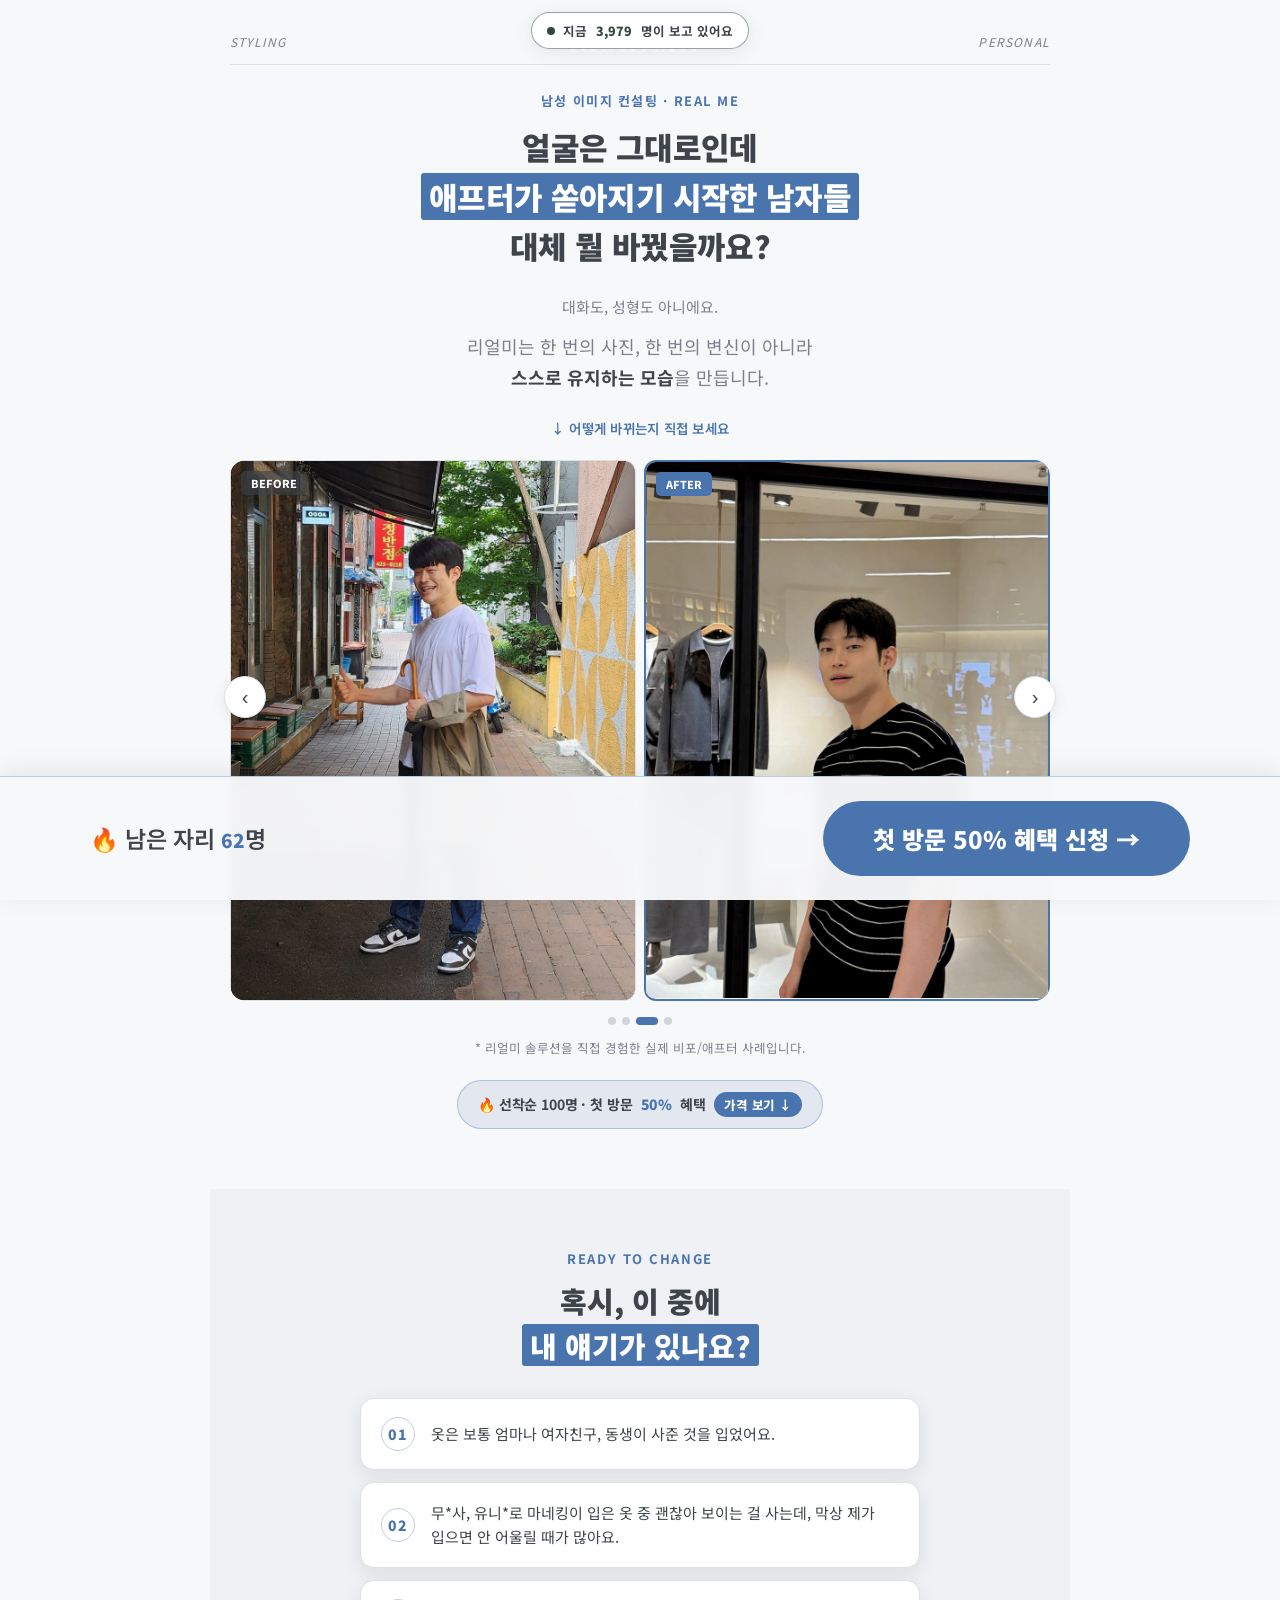
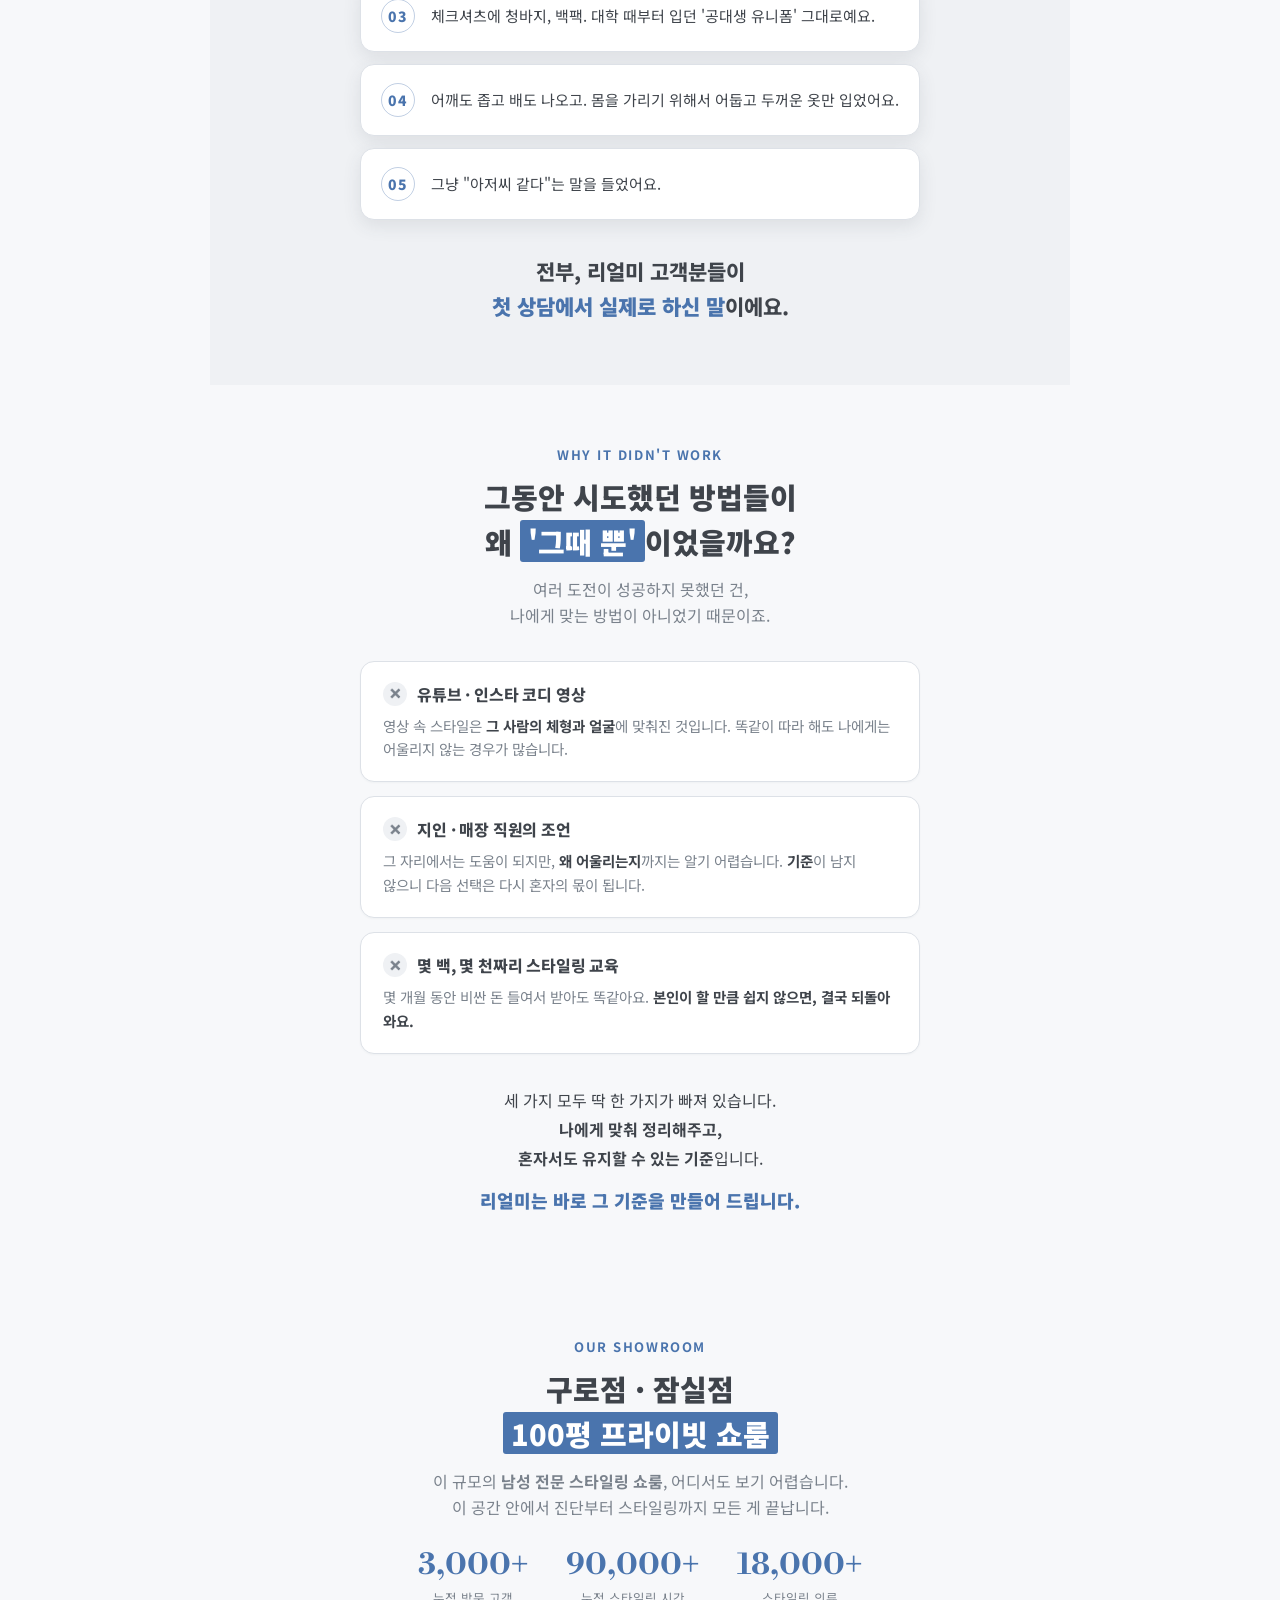
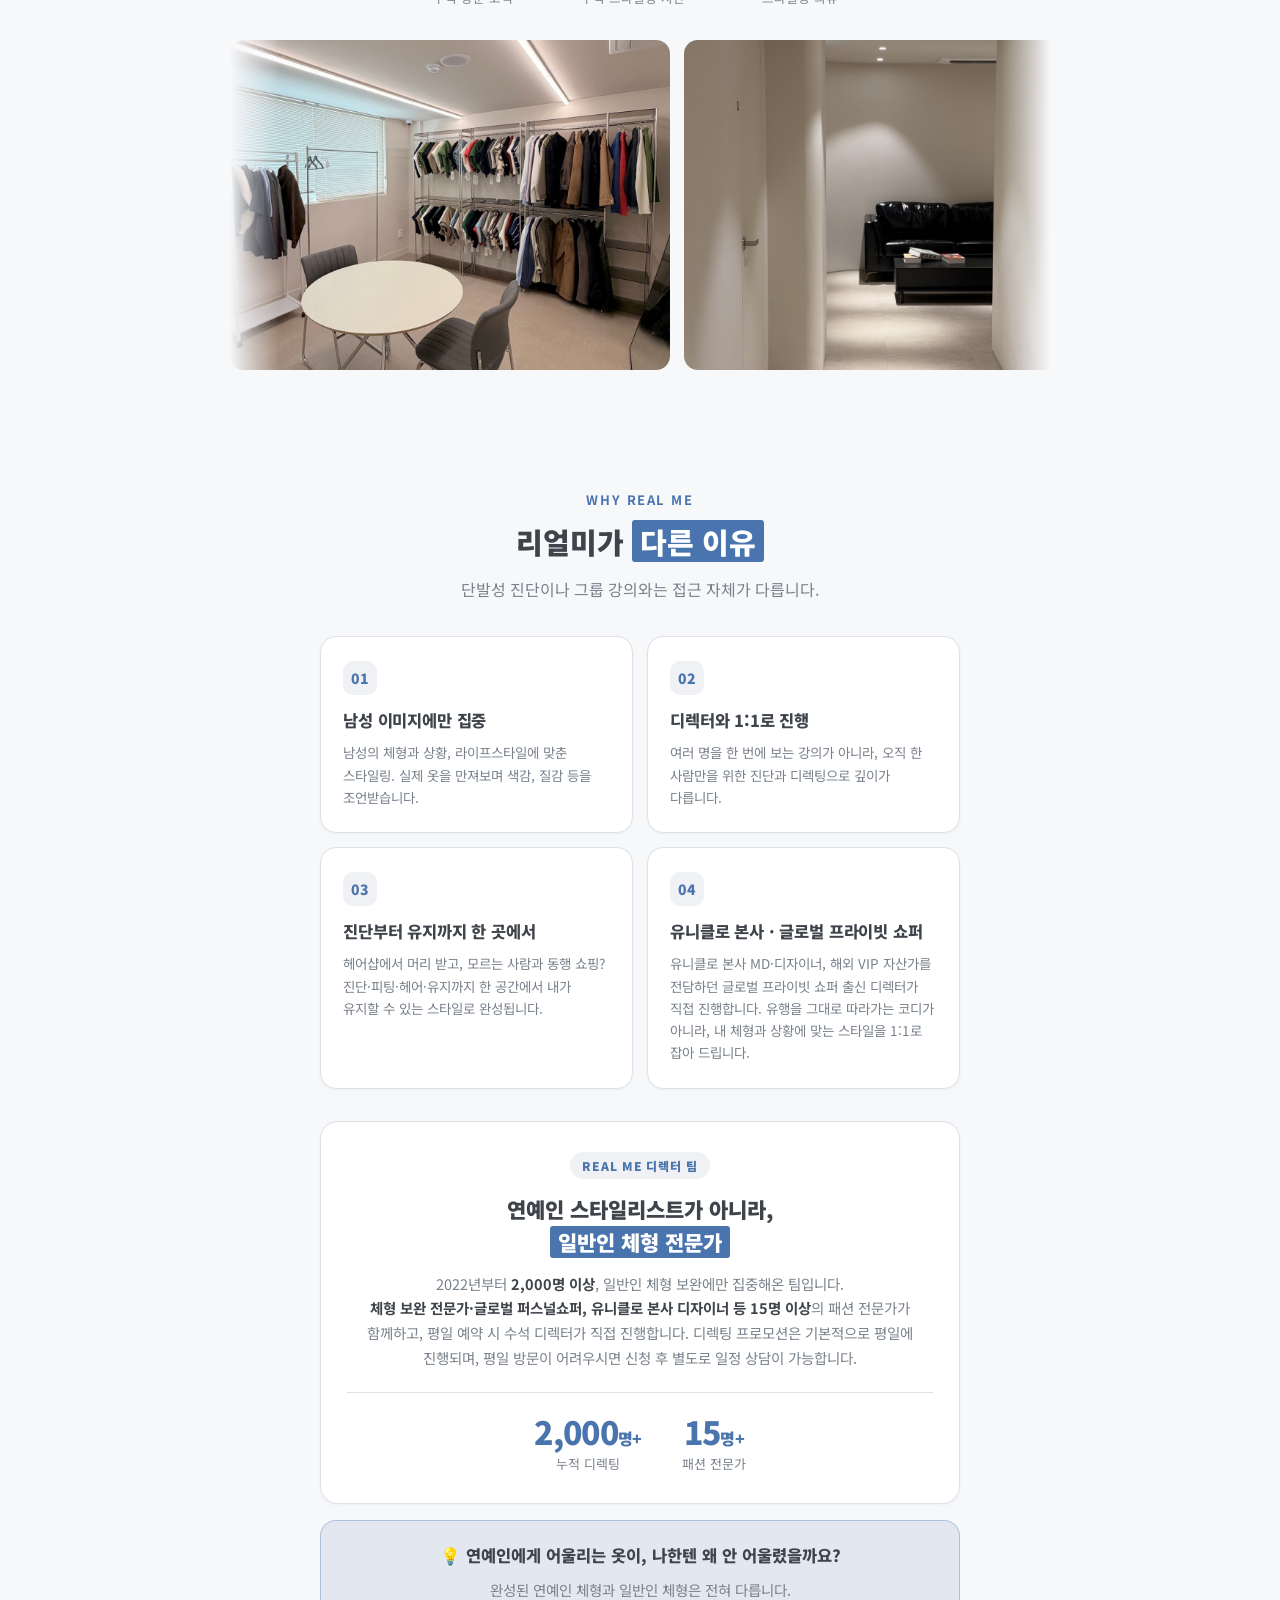
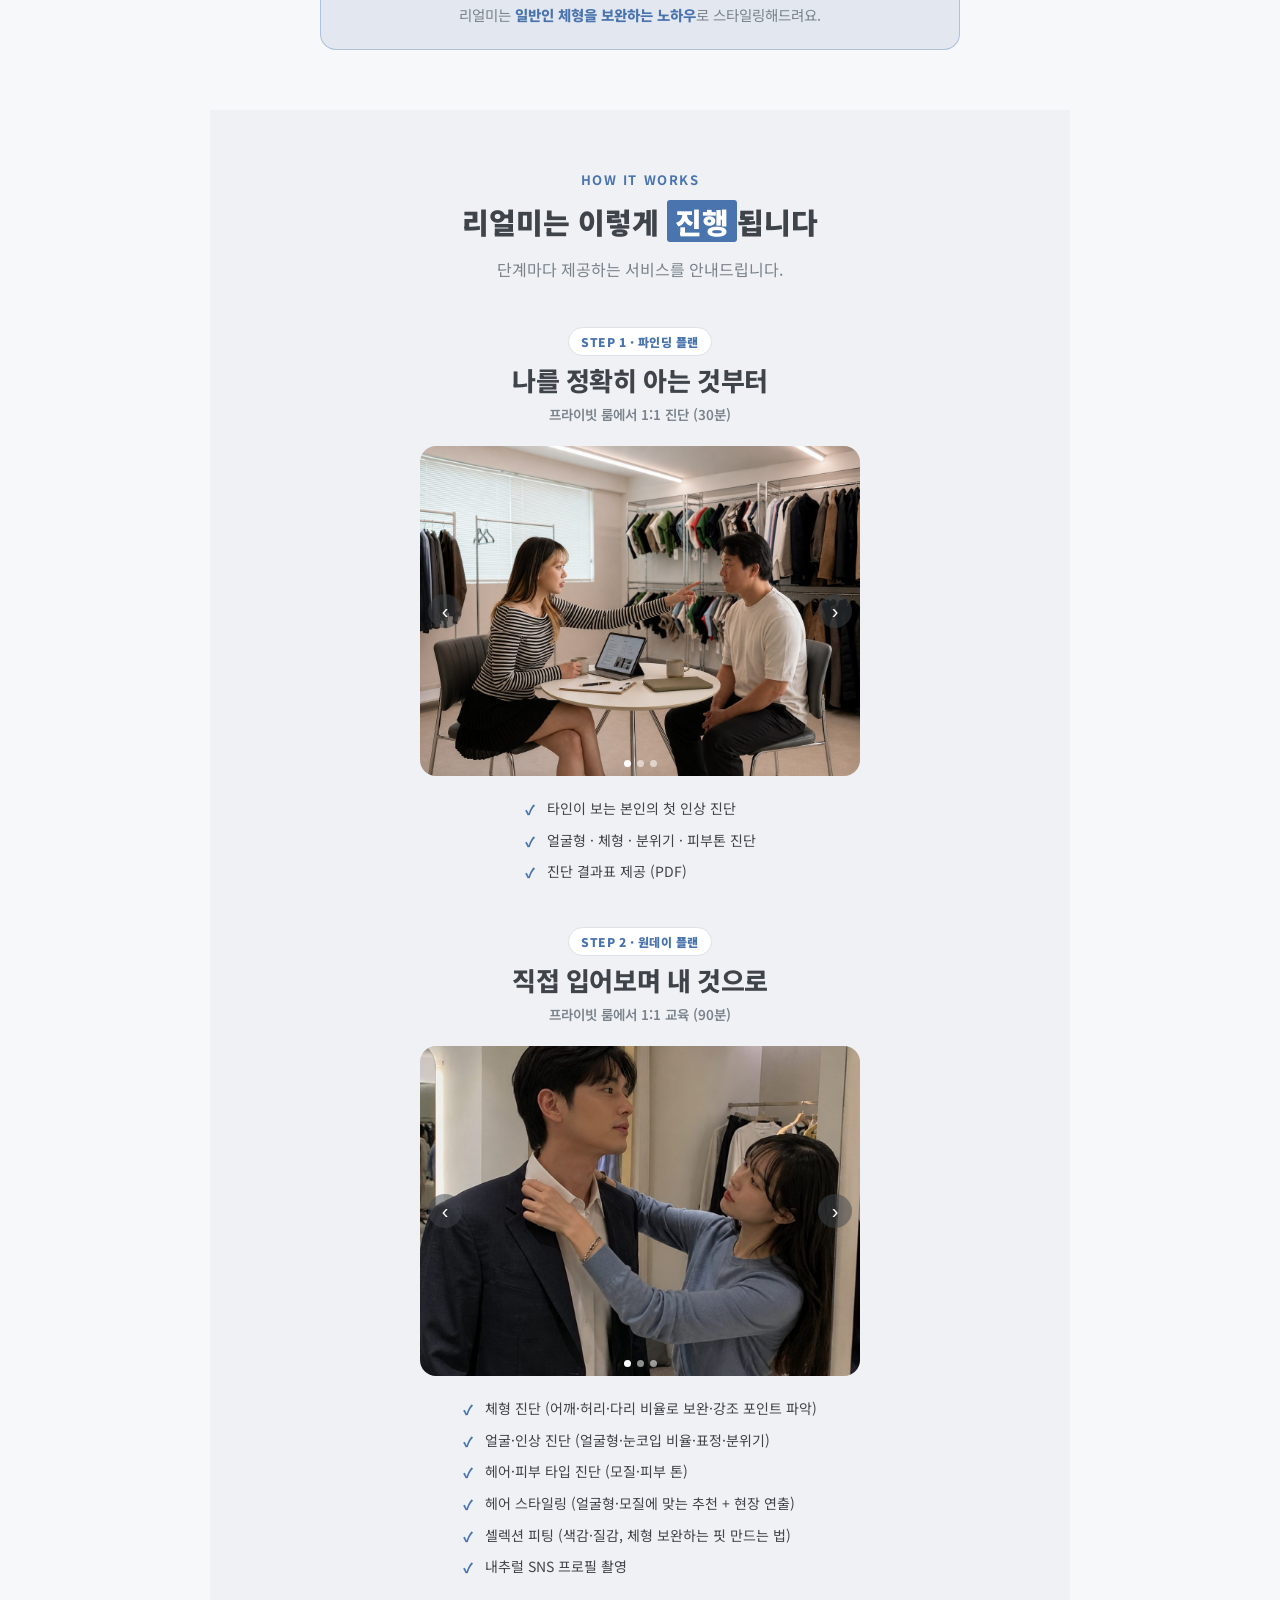
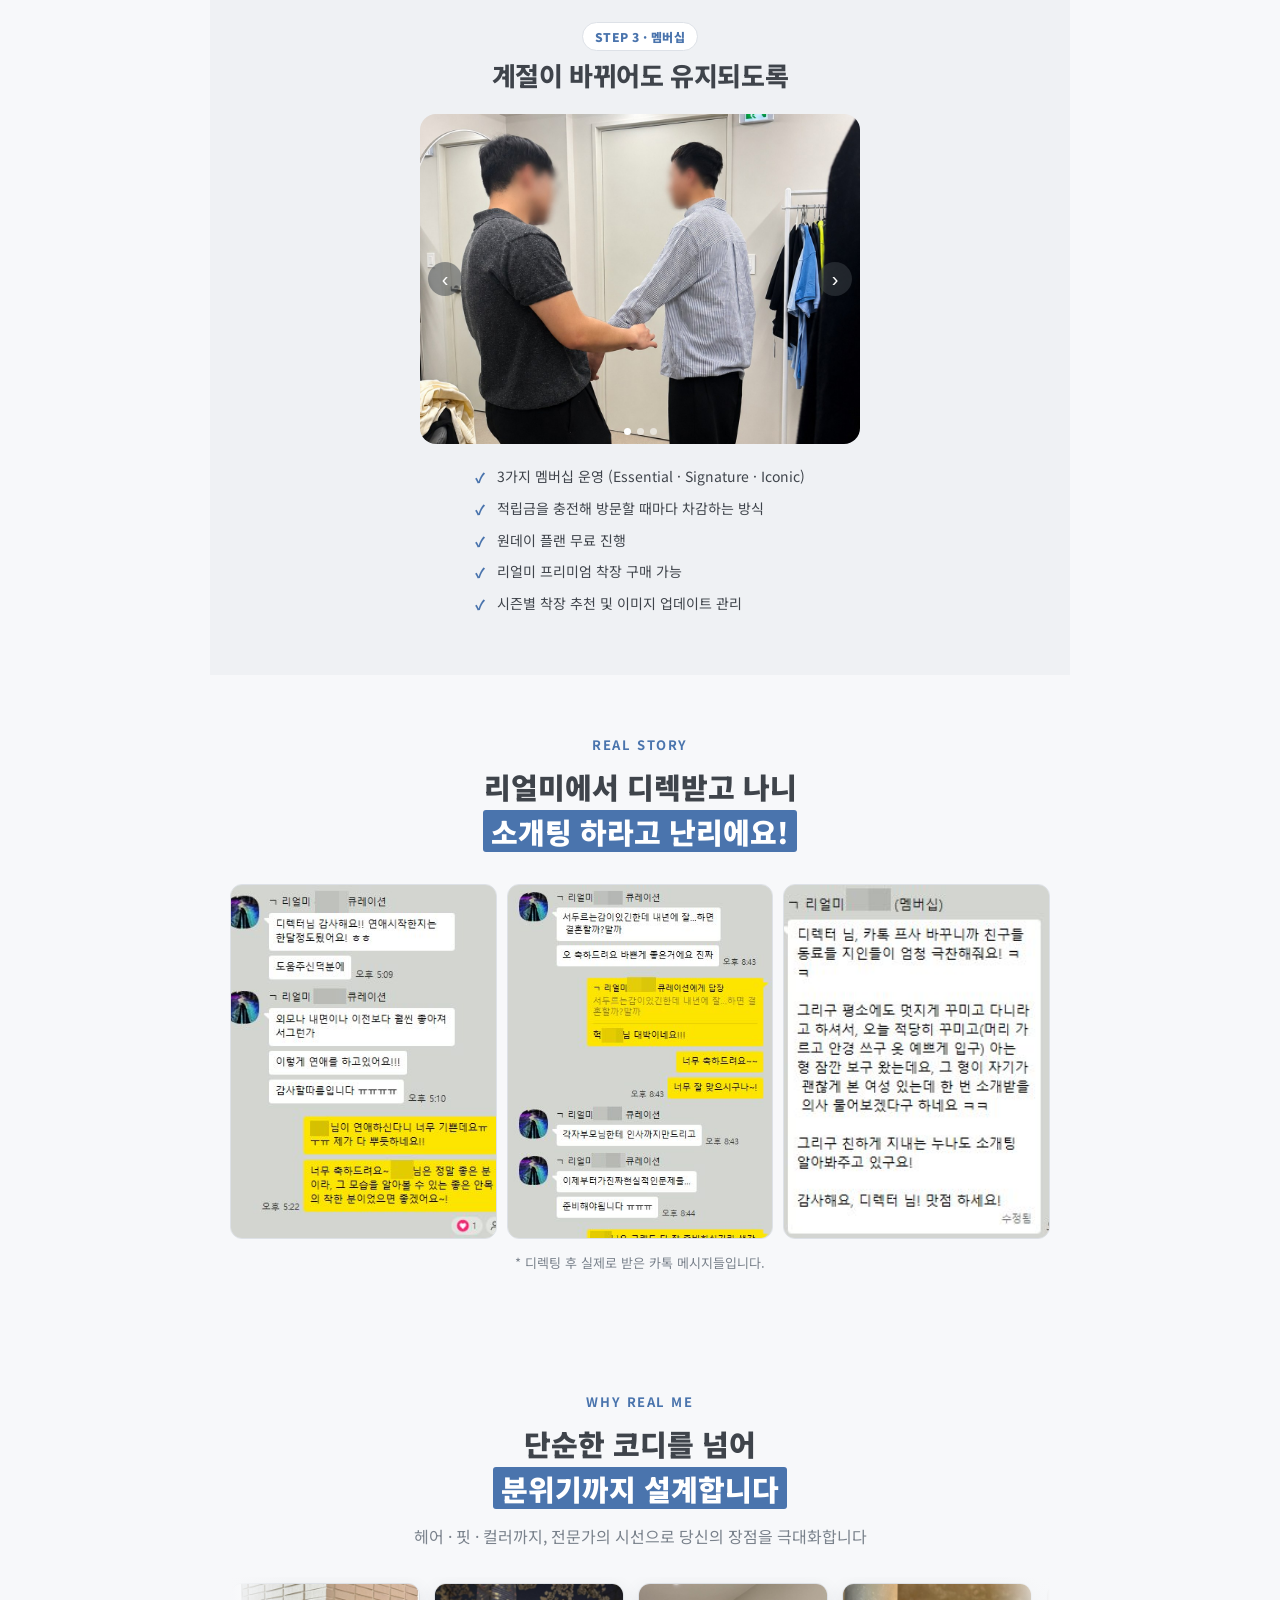
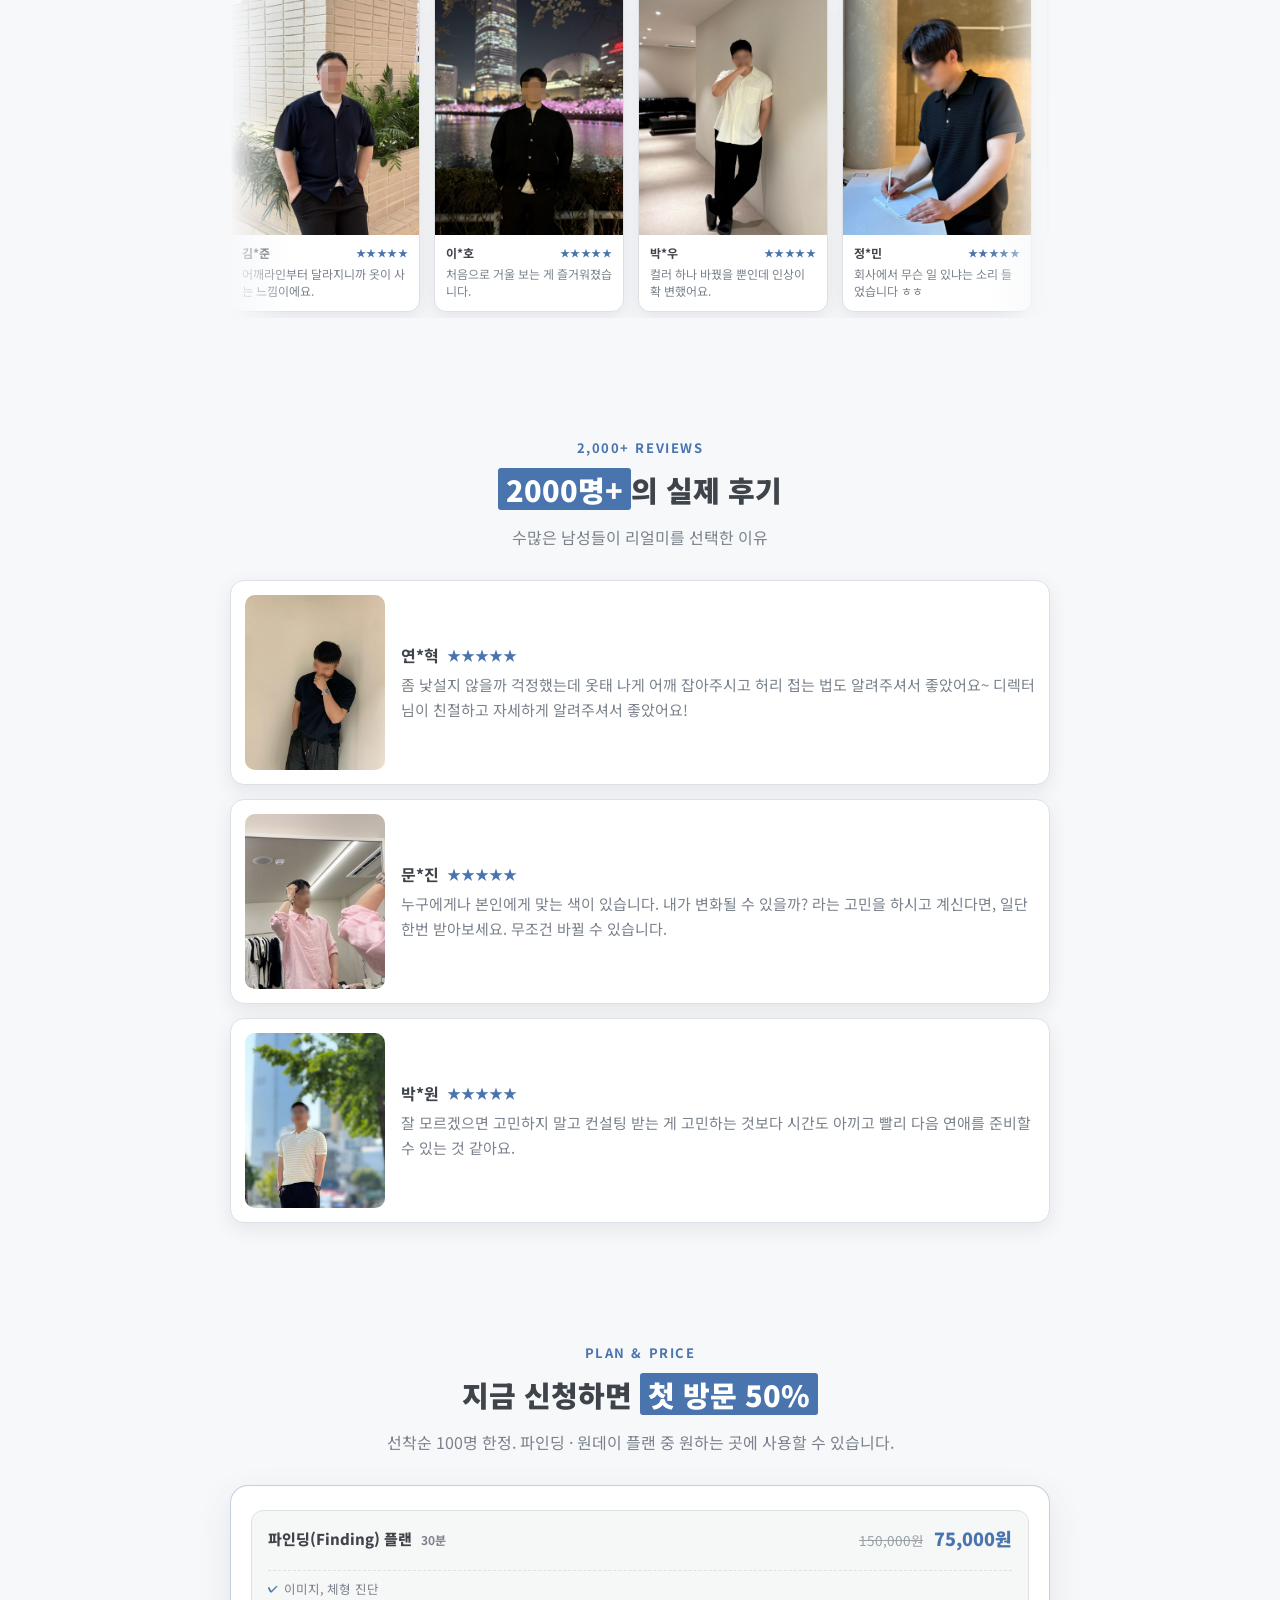
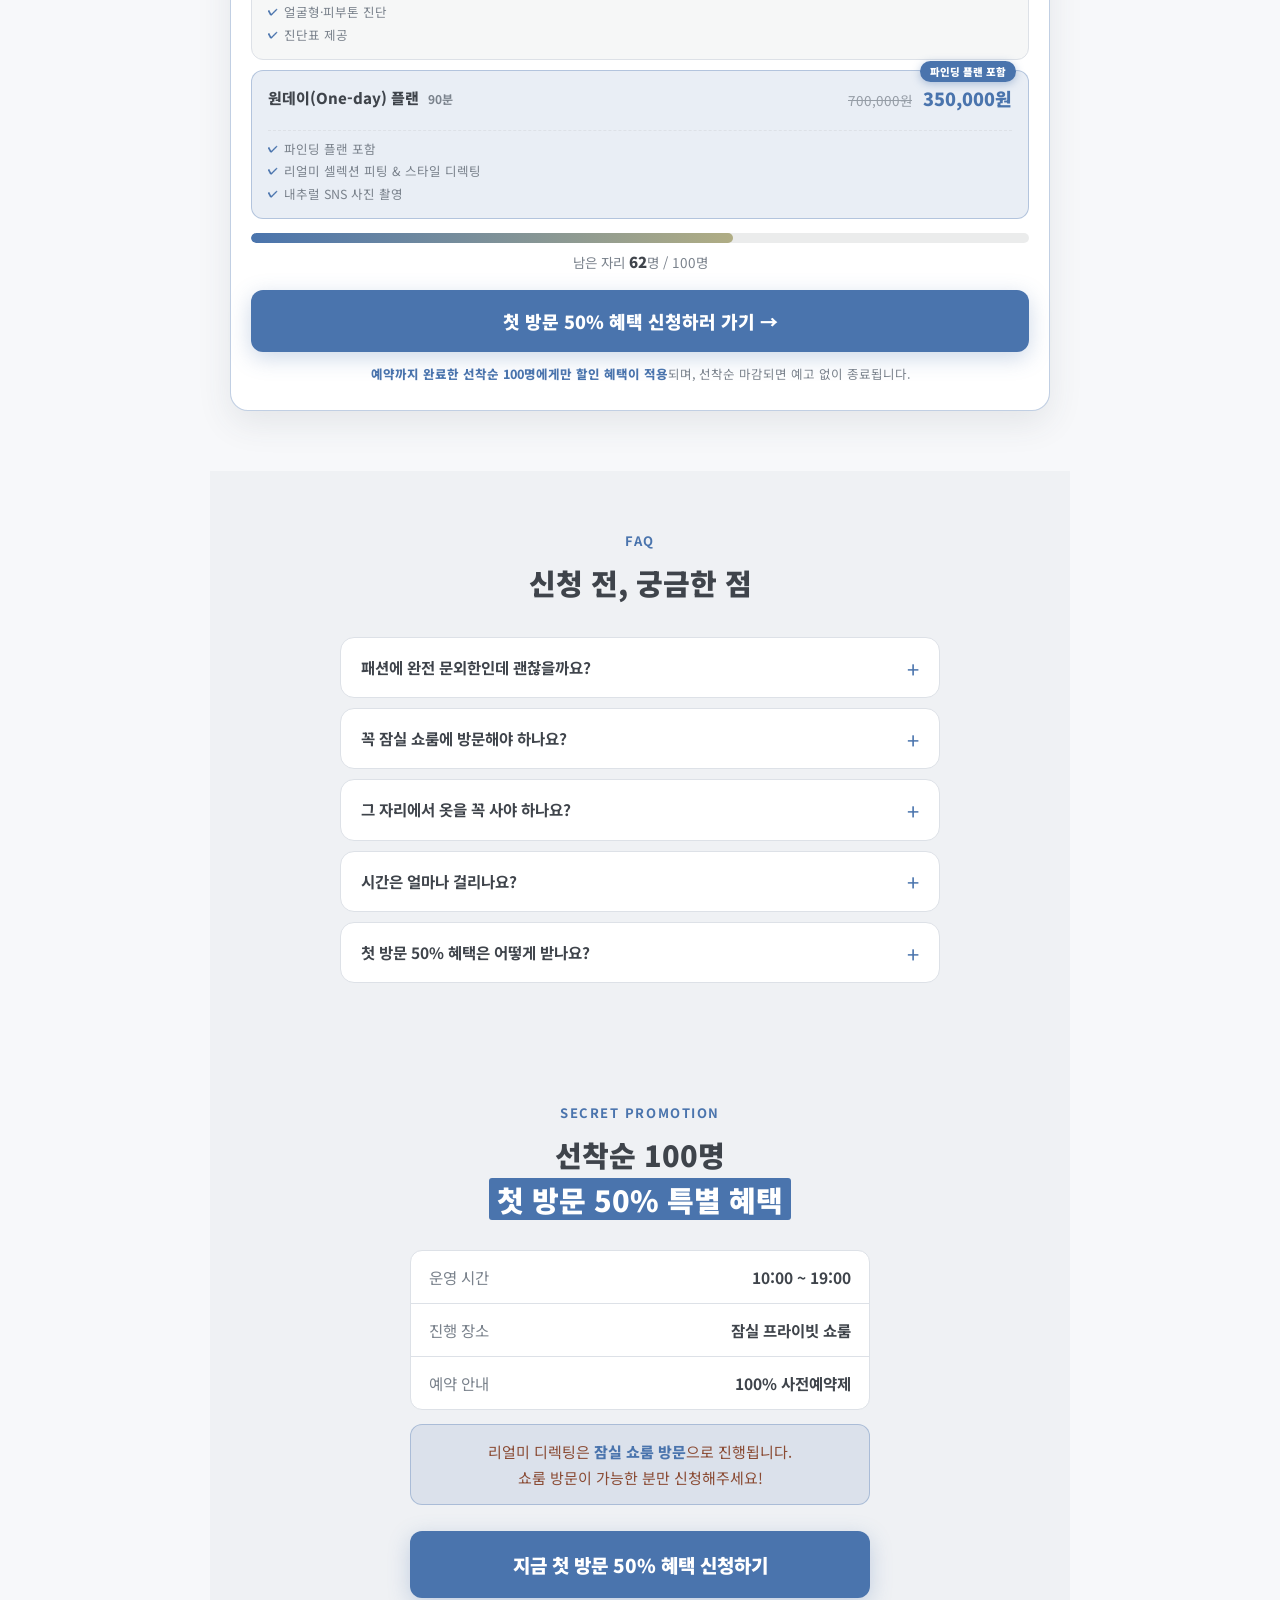
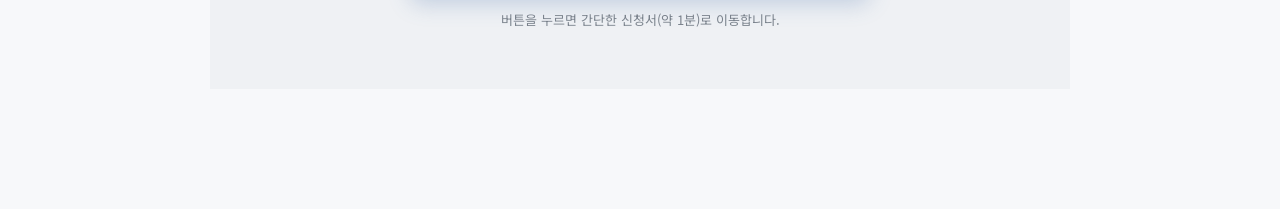
==== commit c3376608: "광고 캠페인 꼬리표(UTM) → 예약금 결제번호 연결 스니펫 추가 (러버블 인입 대시보드)" ====
--- a/index.html
+++ b/index.html
@@ -500,5 +500,73 @@
 </script>
 <!-- 섹션·세부지점 도달 트래킹은 2026-08-31 부터 main.js 로 통합됨.
      여기에 다시 인라인으로 넣으면 이벤트가 2번 발사되므로 넣지 말 것. -->
+<!-- ▼ 광고 캠페인 꼬리표 → 예약금 결제번호 연결 (러버블 인입 대시보드 요청, 2026-10-08) — </body> 바로 전 ▼ -->
+<script>
+(function () {
+  var ENDPOINT = 'https://ztwowgfqatizbjwsbtqs.supabase.co/functions/v1/deposit-utm-capture';
+  var KEY = 'rm_pay_utm', TTL = 7 * 864e5;
+  var KEYS = ['utm_source', 'utm_medium', 'utm_campaign', 'utm_content', 'utm_term'];
+  var LIVE = /(^|\.)real-me\.co\.kr$/.test(location.hostname);   // 로컬·데모 페이지에서는 서버로 보내지 않음
+  function load() { try { var o = JSON.parse(localStorage.getItem(KEY) || 'null'); if (o && o.ts && Date.now() - o.ts < TTL) return o; } catch (e) {} return null; }
+  function store(o) { try { localStorage.setItem(KEY, JSON.stringify(o)); } catch (e) {} }
+  // 1) 링크의 꼬리표를 브라우저에 7일 보관. 새 광고 클릭(utm_campaign 있음)이면 통째로 교체, 아니면 빈 칸만 보충
+  //    — 타입폼→결제 페이지로 넘어올 때 utm_source 가 기존형/신규형 버킷값으로 바뀌어 오므로 랜딩에서 저장한 원값을 지킨다
+  try {
+    var q = new URLSearchParams(location.search), o = {}, has = false;
+    KEYS.forEach(function (k) { var v = q.get(k); if (v) { o[k] = v; has = true; } });
+    if (has) {
+      var prev = load();
+      if (o.utm_campaign || !prev) { o.host = location.hostname; o.landing = location.pathname; o.ts = Date.now(); store(o); }
+      else { KEYS.forEach(function (k) { if (!prev[k] && o[k]) prev[k] = o[k]; }); store(prev); }
+    }
+  } catch (e) {}
+  // 2) 결제번호가 정해지면 그 번호에 꼬리표를 붙여 서버로 (페이지 동작에는 영향 없음)
+  var sent = {};
+  function send(mulNo) {
+    try {
+      if (!mulNo || sent[mulNo] || !LIVE) return;
+      var u = load(); if (!u) return;
+      u = JSON.parse(JSON.stringify(u)); delete u.ts;
+      u.mul_no = String(mulNo);
+      var p = document.querySelector('input[name="phone"], #input-phone, input[type="tel"]');
+      if (p && p.value) u.phone = String(p.value).replace(/\D/g, '');
+      var n = document.querySelector('input[name="name"], #input-name');
+      if (n && n.value) u.name = n.value.trim();
+      u.page = location.pathname;
+      sent[mulNo] = true;
+      var body = new Blob([JSON.stringify(u)], { type: 'text/plain' });
+      if (!(navigator.sendBeacon && navigator.sendBeacon(ENDPOINT, body))) {
+        fetch(ENDPOINT, { method: 'POST', body: body, keepalive: true, mode: 'no-cors' }).catch(function () {});
+      }
+    } catch (e) {}
+  }
+  window.rmSendUtm = send; // 결제번호를 아는 곳에서 직접 호출 가능: rmSendUtm('결제번호')
+  // 3) 결제 생성 요청(create-payment / create-payment-v2) 응답에서 결제번호를 꺼내 전송.
+  //    응답을 다 읽은 뒤에 페이지로 넘겨서, 결제창으로 이동하기 전에 전송이 끝나게 한다.
+  if (window.fetch) {
+    var orig = window.fetch;
+    window.fetch = function () {
+      var url = arguments[0], out = orig.apply(this, arguments);
+      try {
+        var s = typeof url === 'string' ? url : ((url && url.url) || '');
+        if (s.indexOf('create-payment') > -1) {
+          out = out.then(function (r) {
+            return r.clone().json().then(function (j) {
+              try {
+                var m = j && (j.mul_no || j.mulNo || (j.data && (j.data.mul_no || j.data.mulNo)));
+                if (!m && j && j.payurl) { var mm = String(j.payurl).match(/[?&](?:mul_no|mulNo|mulno)=([^&#]+)/i); if (mm) m = decodeURIComponent(mm[1]); }
+                if (m) send(m);
+              } catch (e) {}
+              return r;
+            }, function () { return r; });
+          });
+        }
+      } catch (e) {}
+      return out;
+    };
+  }
+})();
+</script>
+<!-- ▲ 캠페인 꼬리표 끝 ▲ -->
 </body>
 </html>
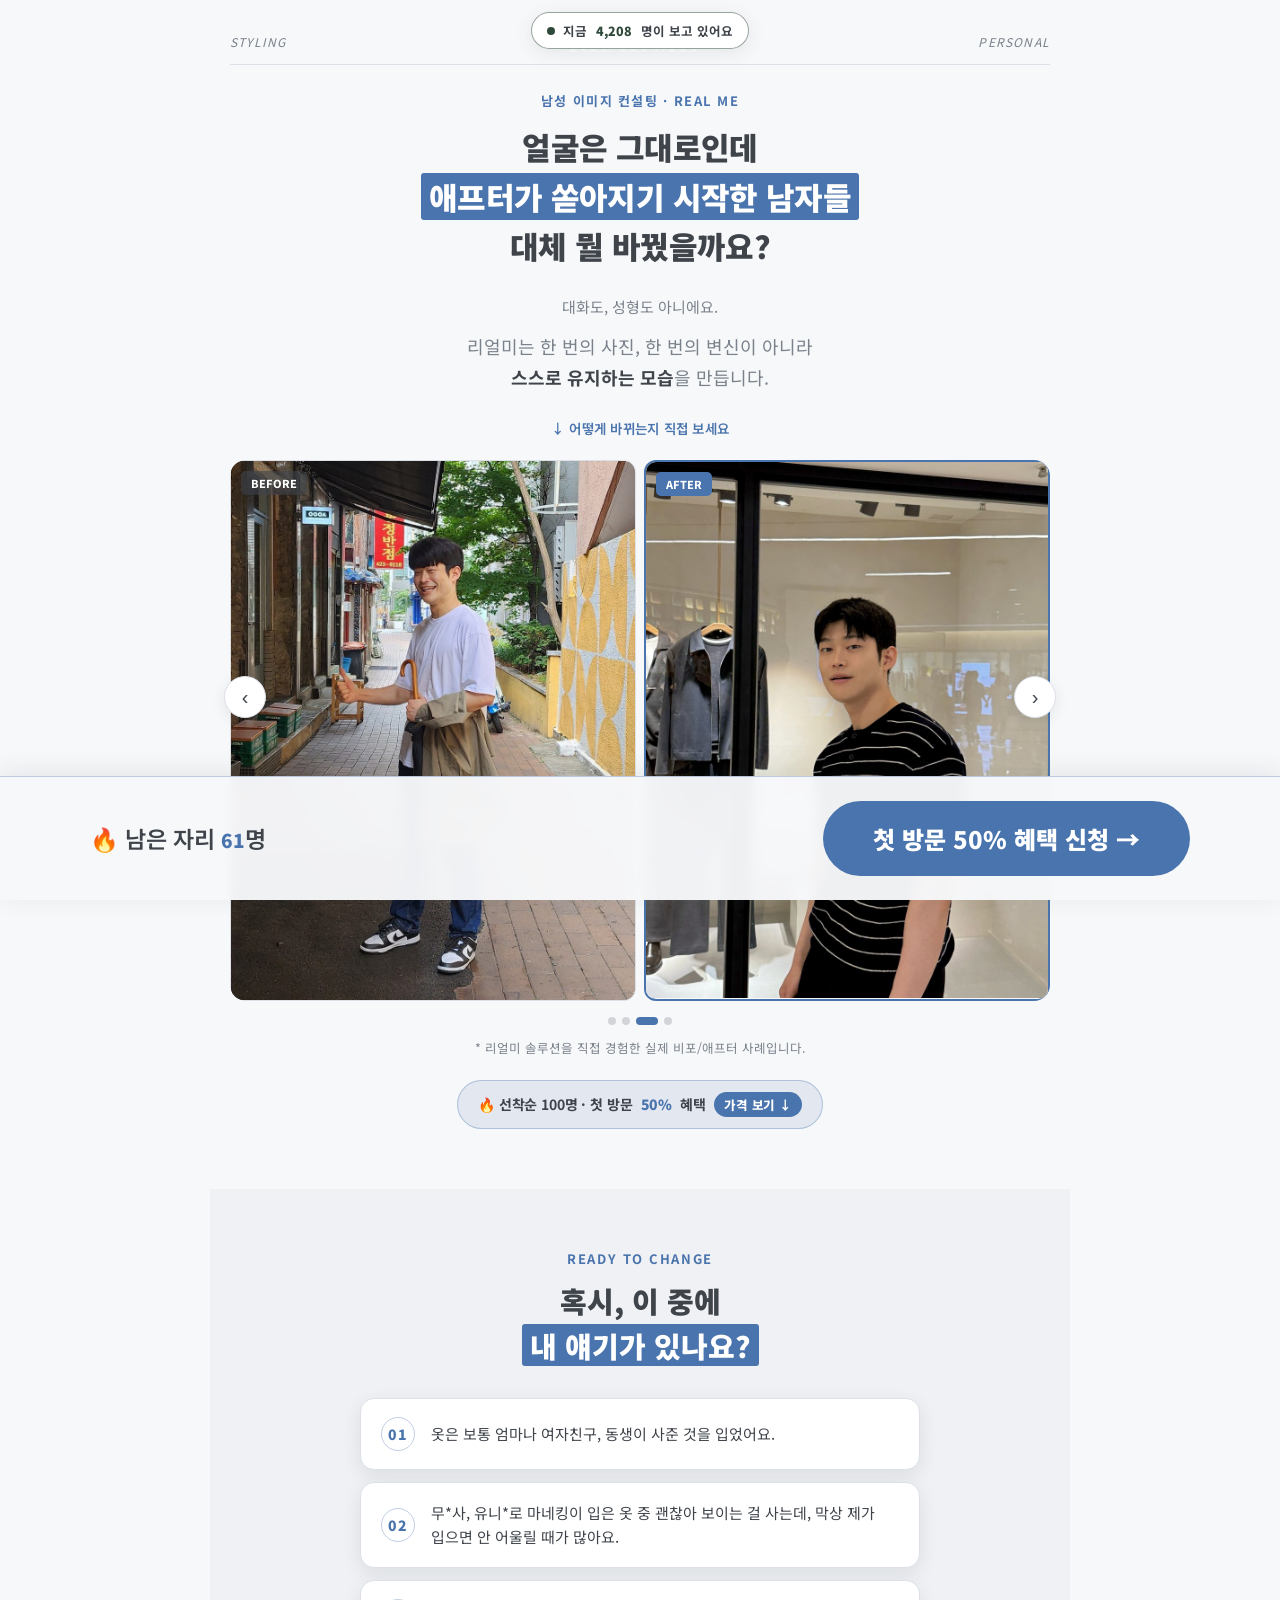
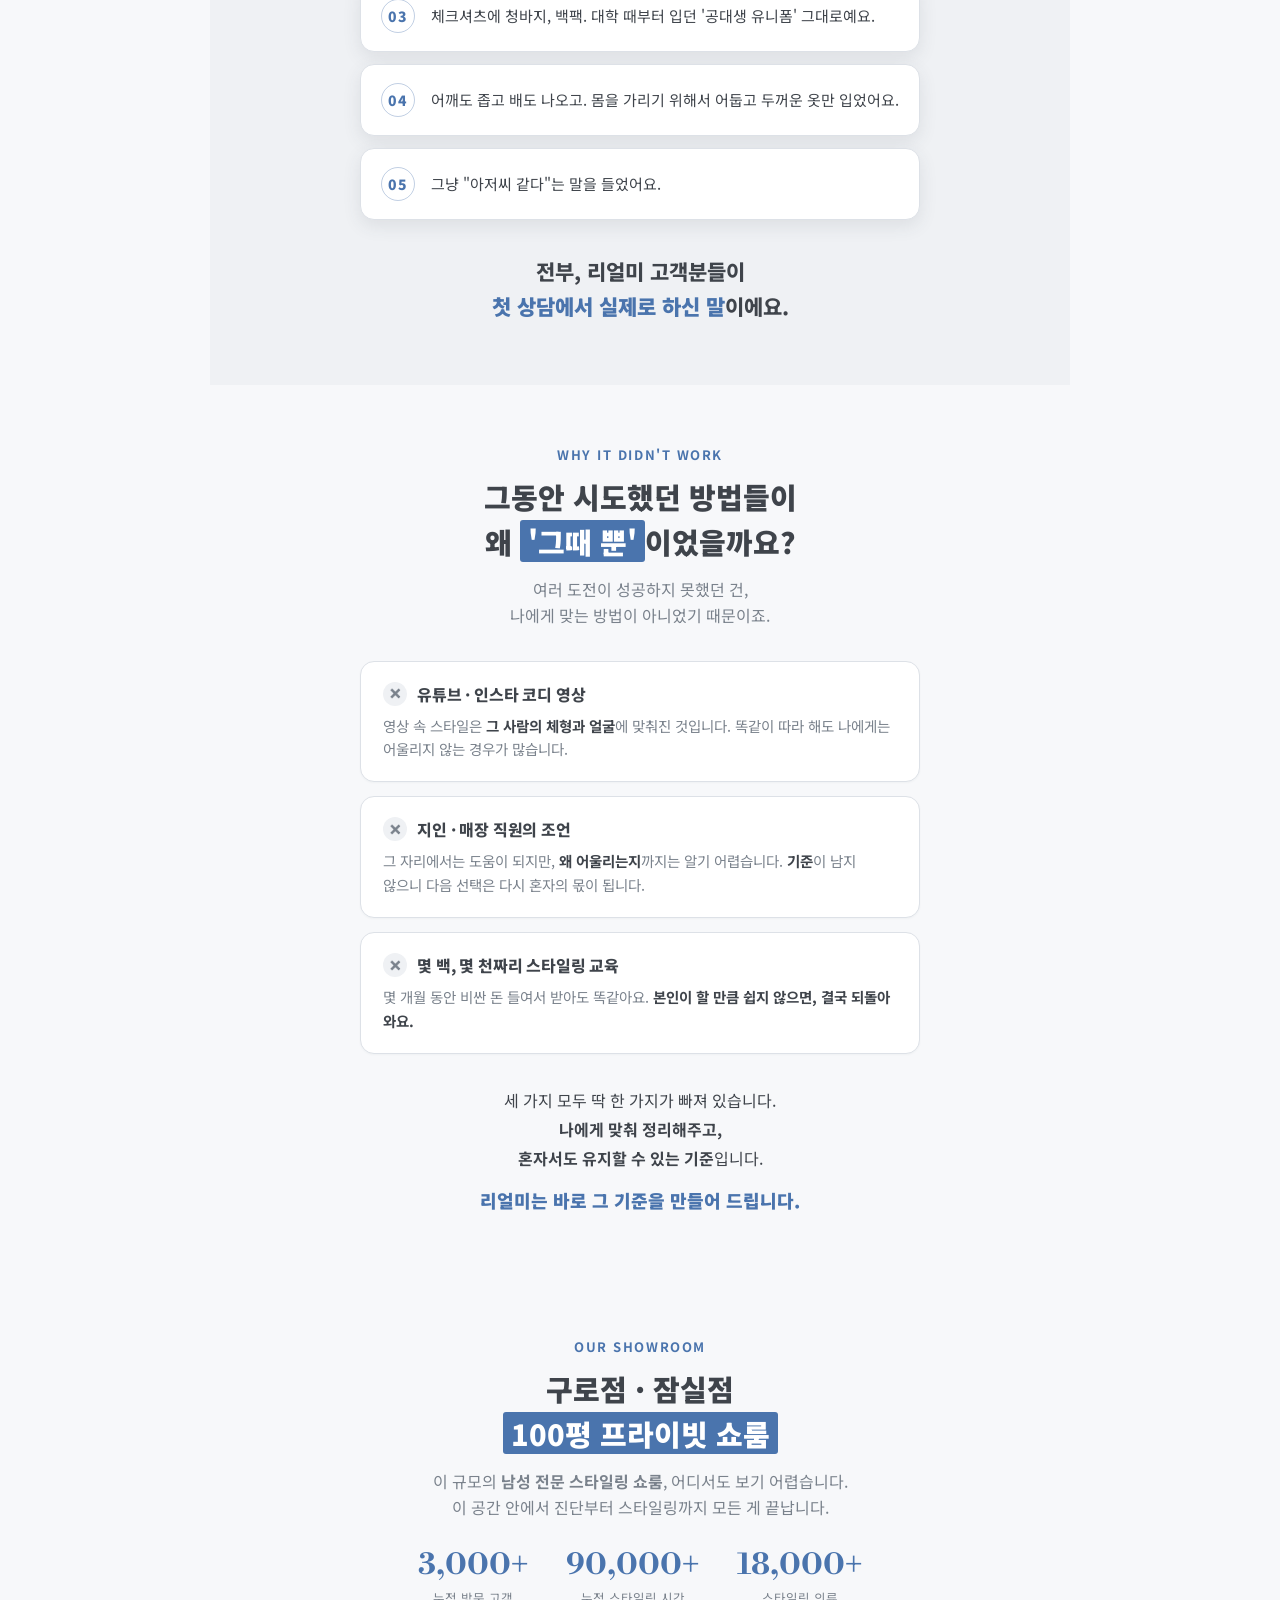
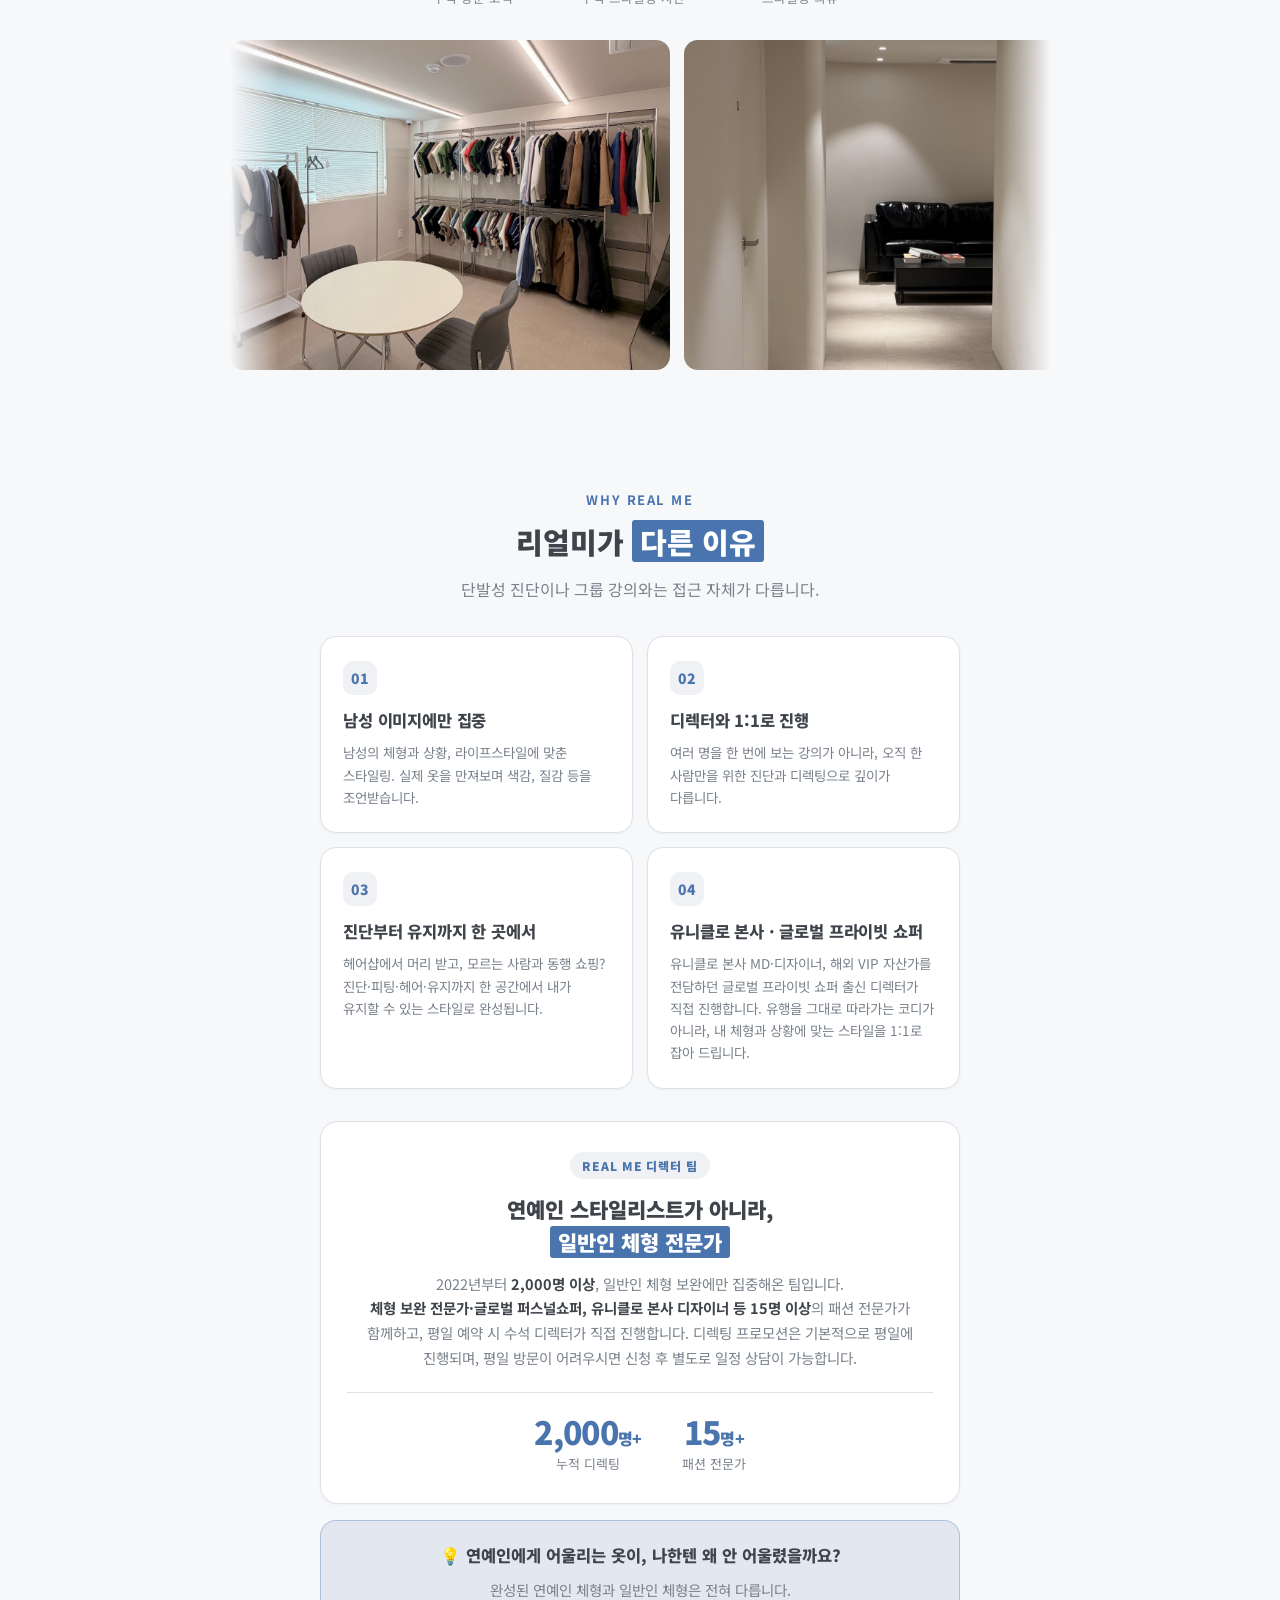
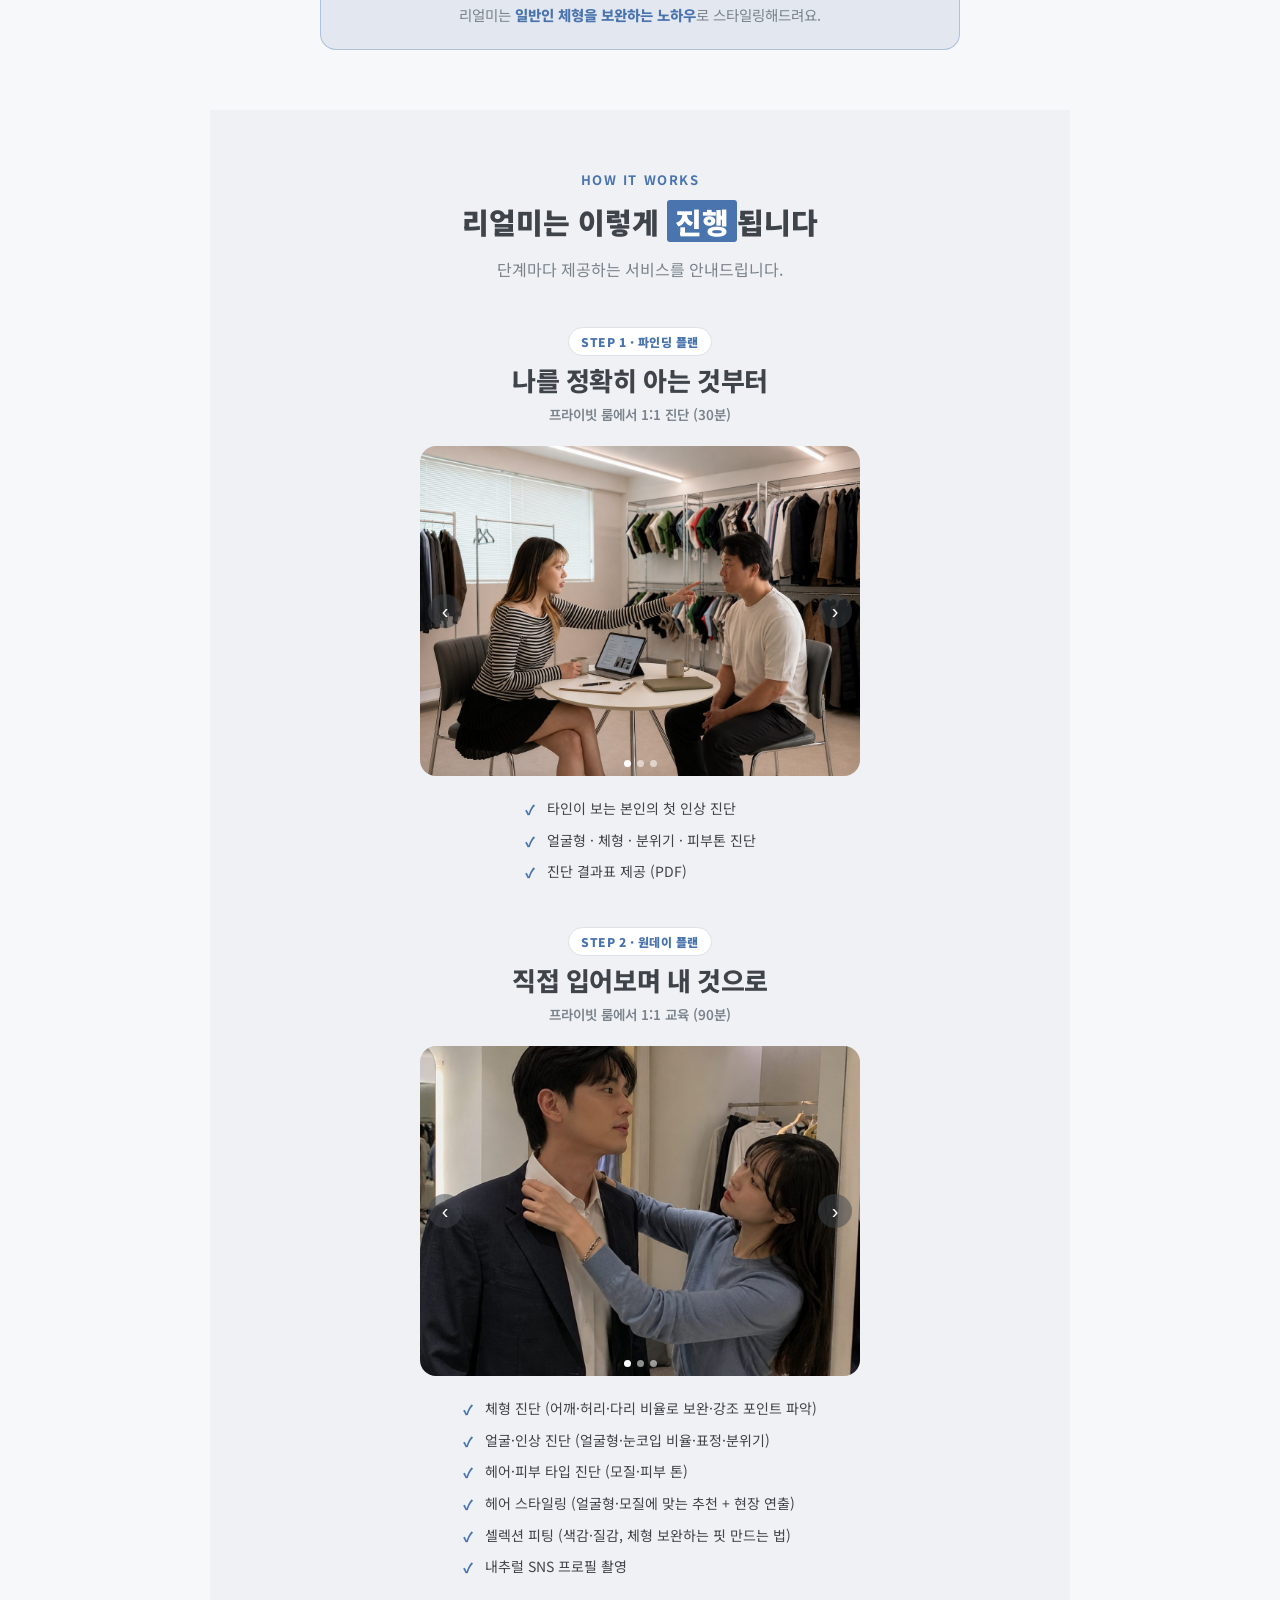
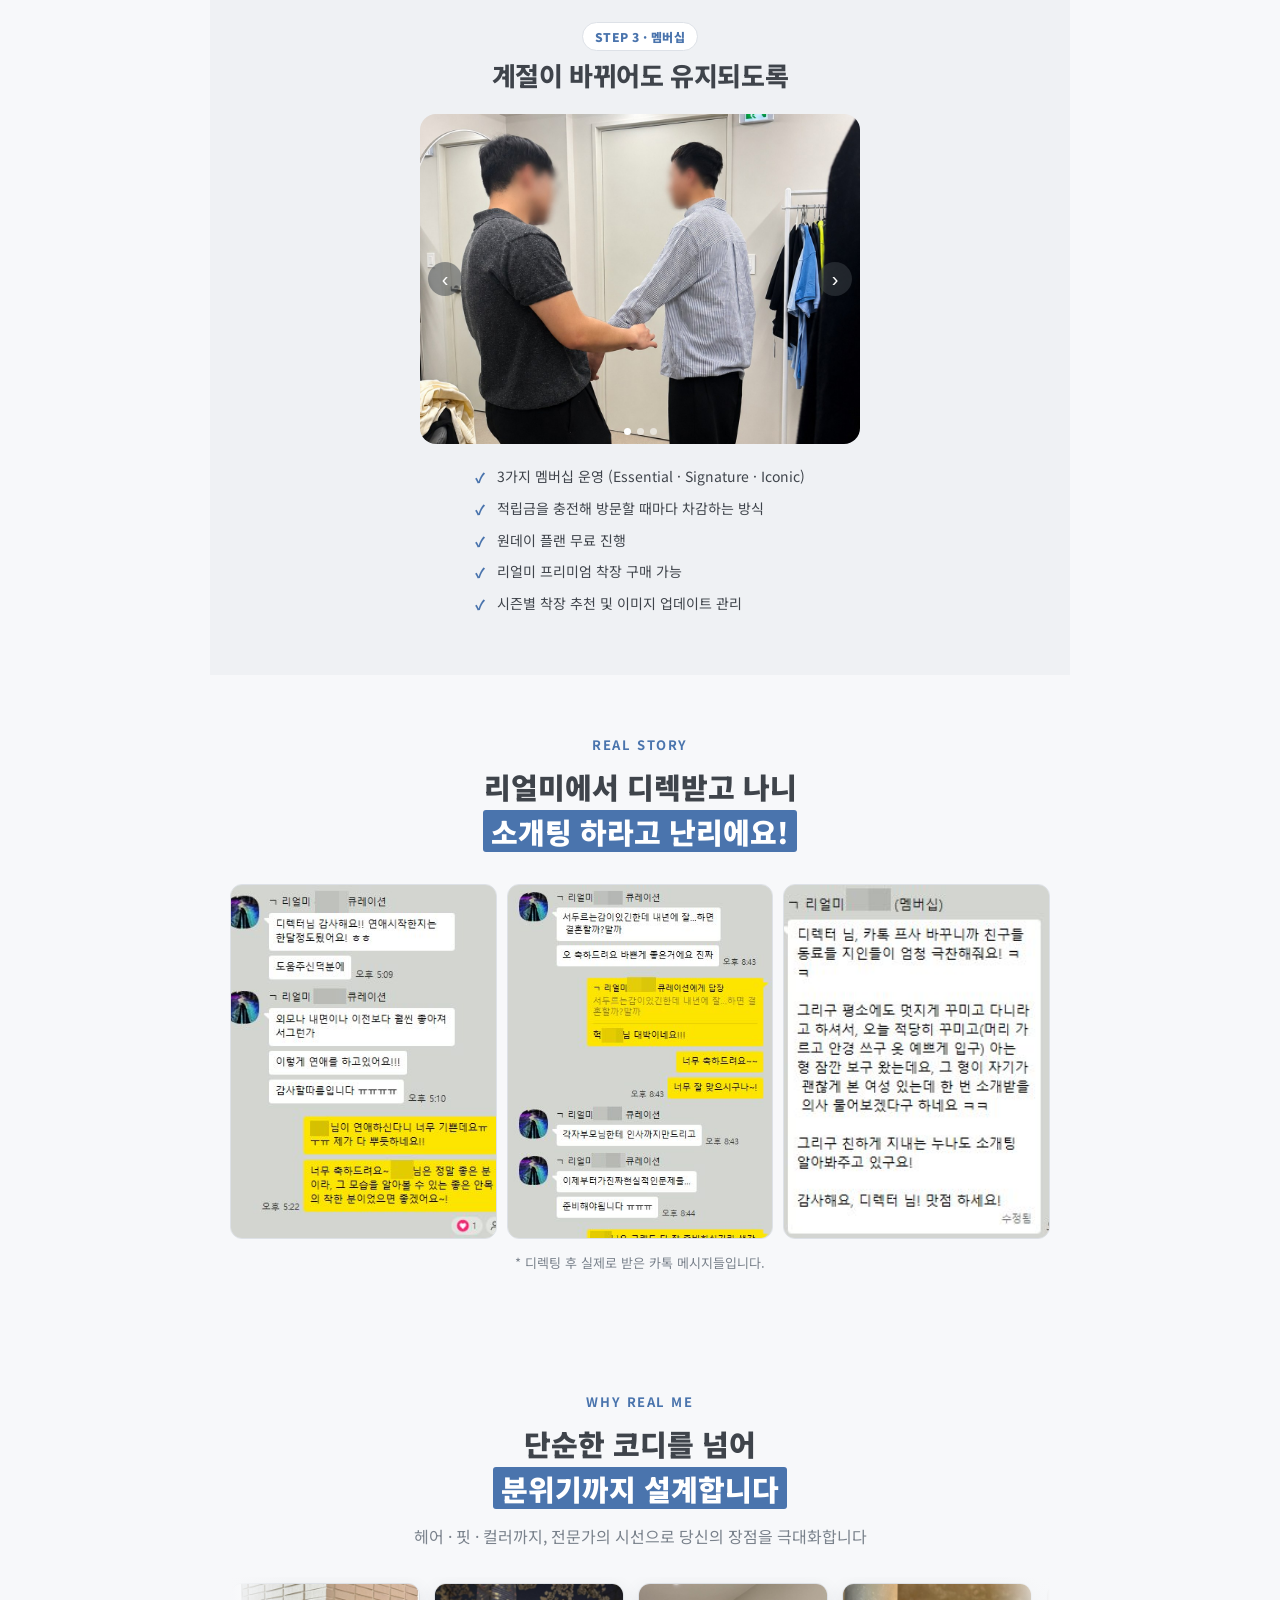
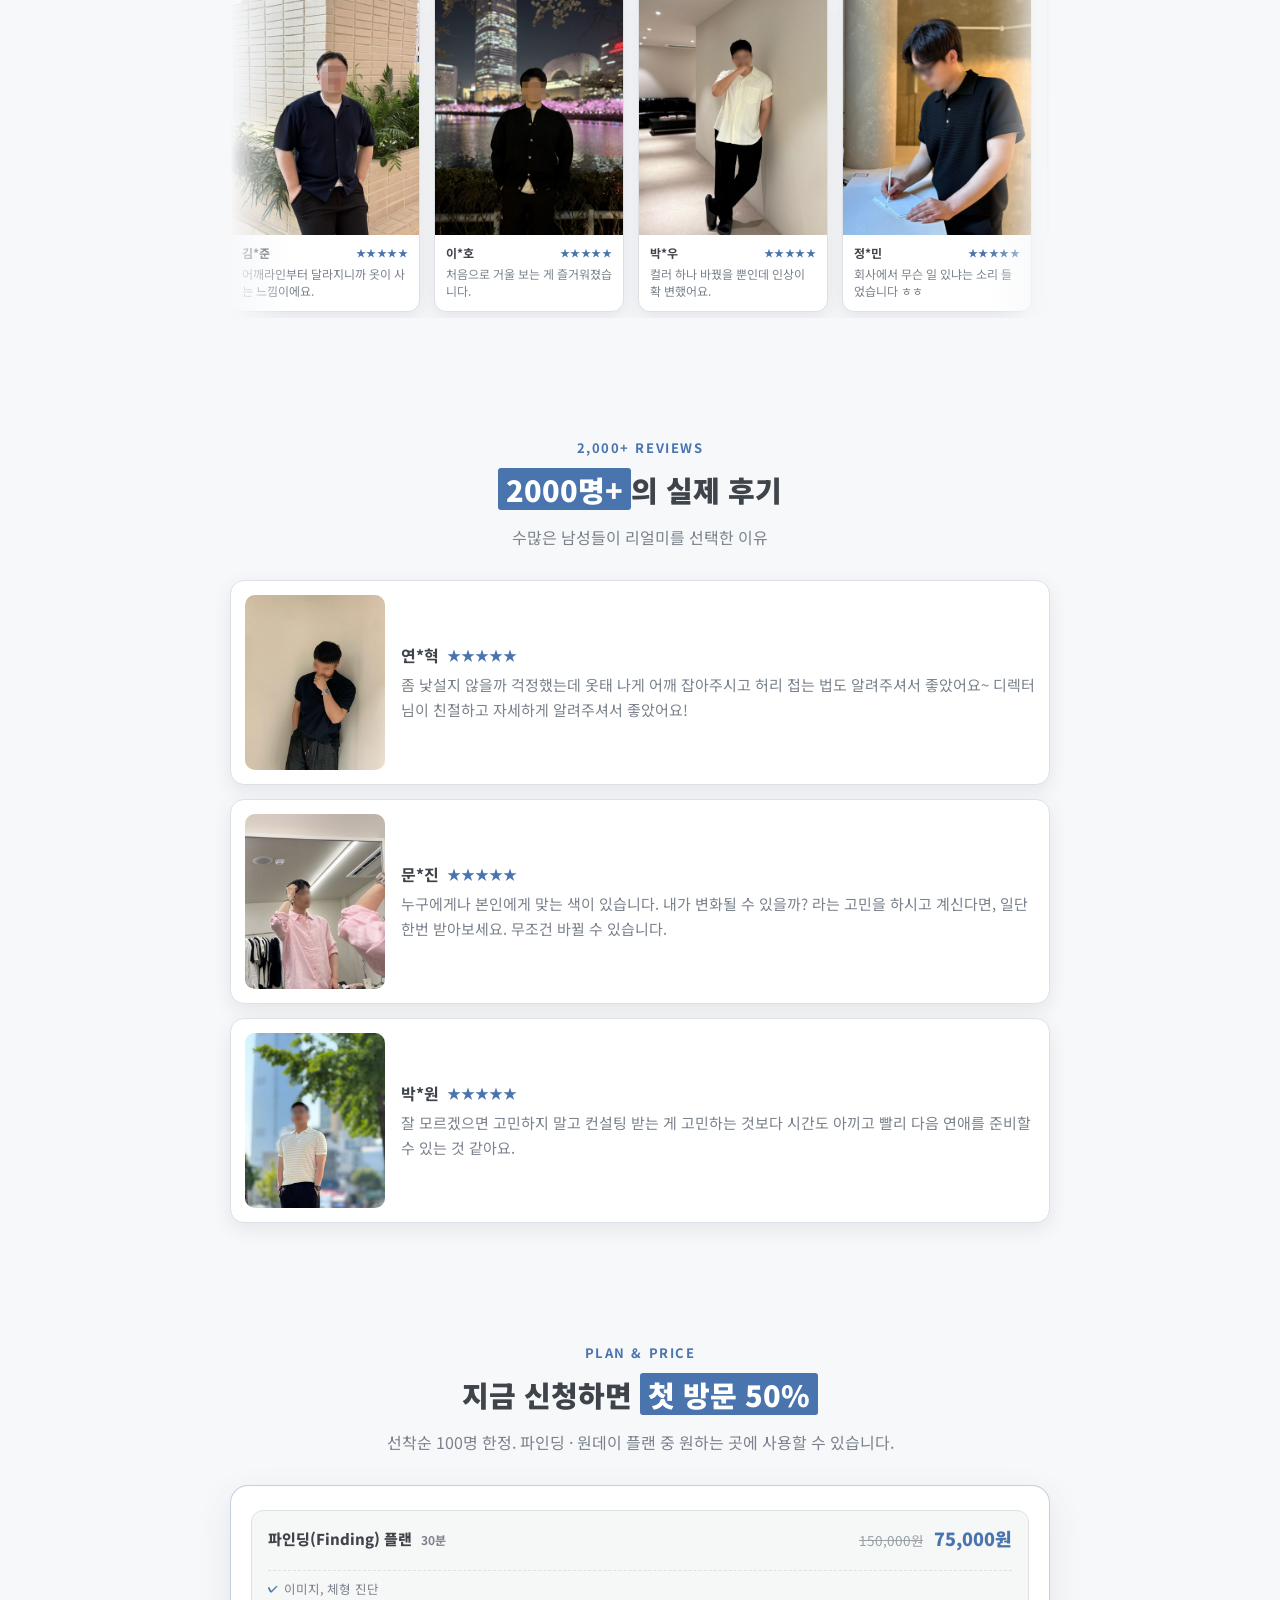
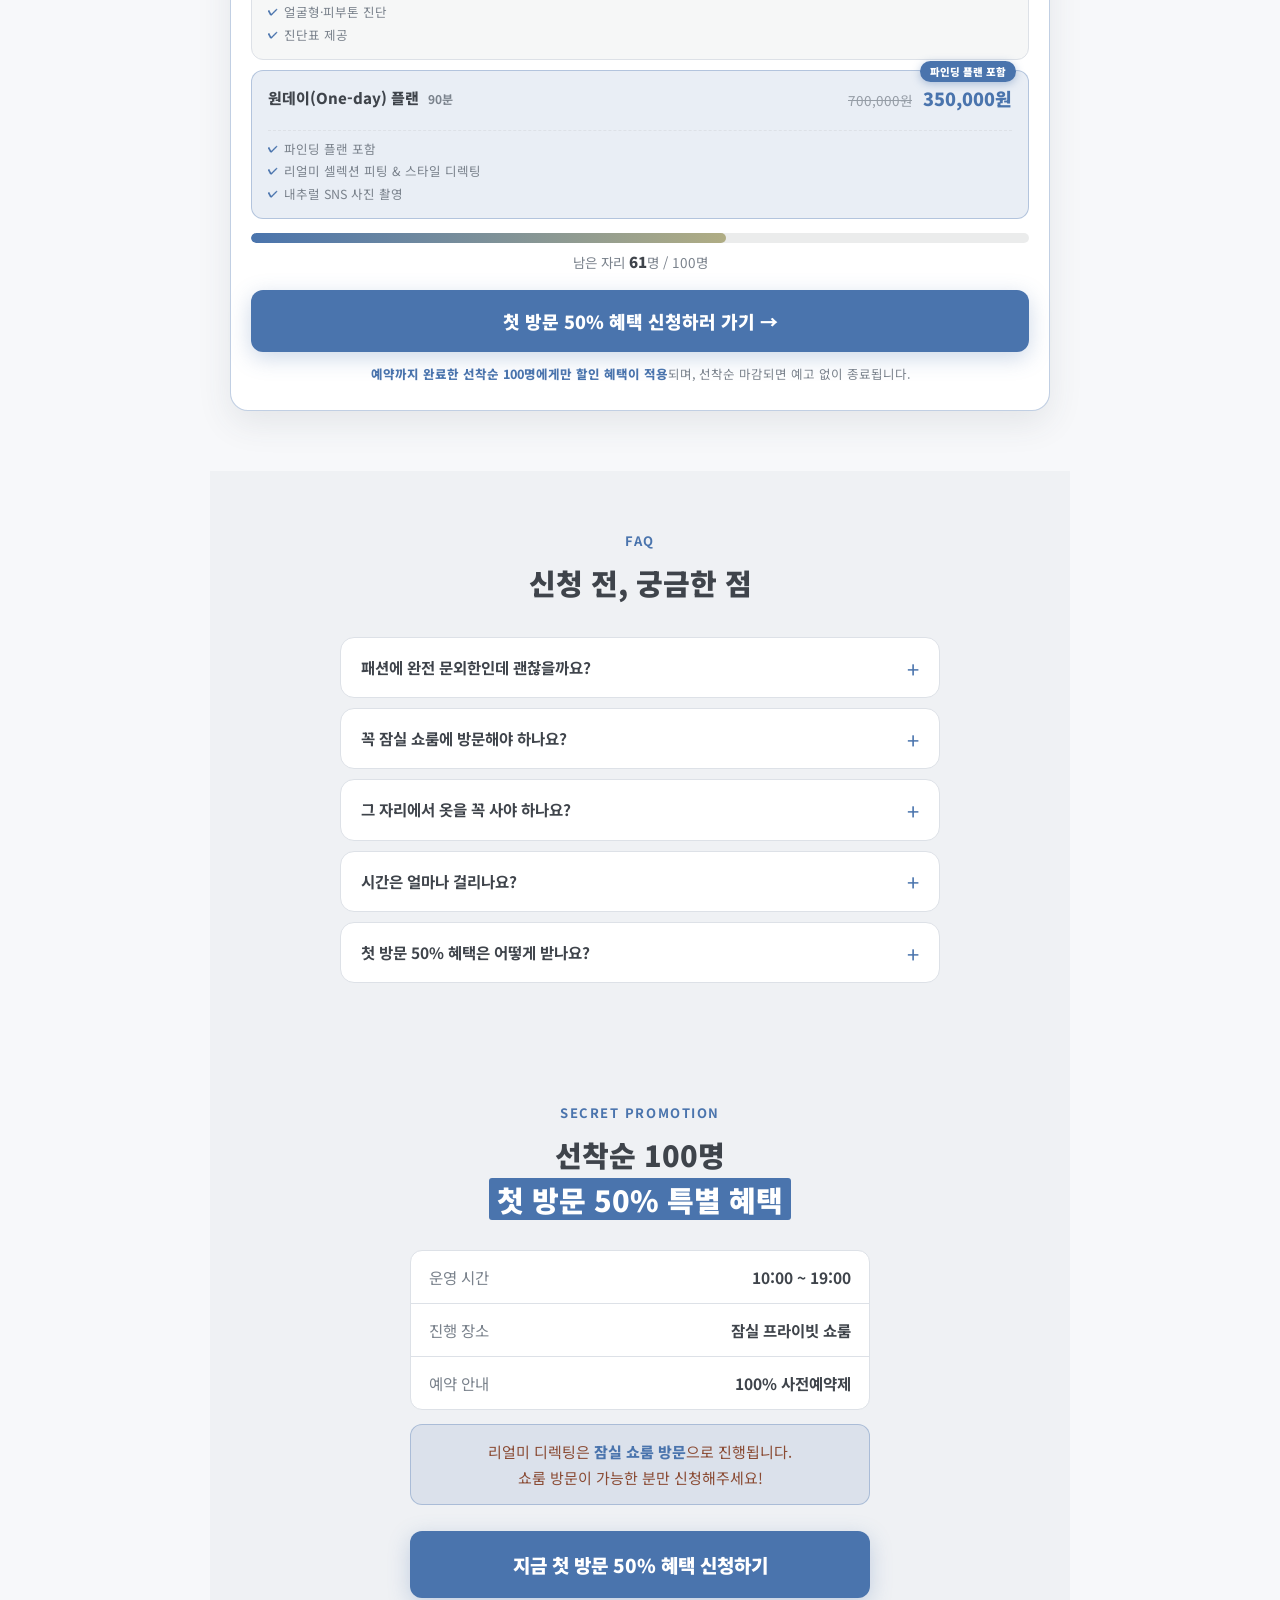
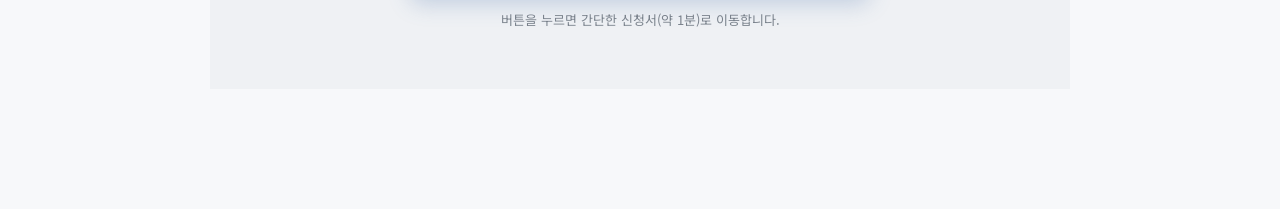
==== commit 1e38dfd6: "캠페인 꼬리표 스니펫: 랜딩 버킷(기존형/신규형)을 채널 대신 landing_variant 로 (러버블 invalid acquisition_channel 대응)" ====
--- a/index.html
+++ b/index.html
@@ -511,13 +511,17 @@
   function store(o) { try { localStorage.setItem(KEY, JSON.stringify(o)); } catch (e) {} }
   // 1) 링크의 꼬리표를 브라우저에 7일 보관. 새 광고 클릭(utm_campaign 있음)이면 통째로 교체, 아니면 빈 칸만 보충
   //    — 타입폼→결제 페이지로 넘어올 때 utm_source 가 기존형/신규형 버킷값으로 바뀌어 오므로 랜딩에서 저장한 원값을 지킨다
+  //    랜딩이 utm_source 를 '기존형/신규형/통합형/retarget'(랜딩 버킷)으로 바꿔 넘기므로, 그 값은 채널이 아니라
+  //    landing_variant 로 따로 보내고 채널(utm_source)은 'meta' 로 둔다 — 러버블이 채널을 정해진 목록으로만 받음(10/8 "invalid acquisition_channel: 신규형")
+  var BUCKET = { '기존형': 1, '신규형': 1, '통합형': 1, 'retarget': 1 };
   try {
     var q = new URLSearchParams(location.search), o = {}, has = false;
     KEYS.forEach(function (k) { var v = q.get(k); if (v) { o[k] = v; has = true; } });
+    if (o.utm_source && BUCKET[o.utm_source]) { o.landing_variant = o.utm_source; o.utm_source = 'meta'; }
     if (has) {
       var prev = load();
       if (o.utm_campaign || !prev) { o.host = location.hostname; o.landing = location.pathname; o.ts = Date.now(); store(o); }
-      else { KEYS.forEach(function (k) { if (!prev[k] && o[k]) prev[k] = o[k]; }); store(prev); }
+      else { KEYS.concat(['landing_variant']).forEach(function (k) { if (!prev[k] && o[k]) prev[k] = o[k]; }); store(prev); }
     }
   } catch (e) {}
   // 2) 결제번호가 정해지면 그 번호에 꼬리표를 붙여 서버로 (페이지 동작에는 영향 없음)
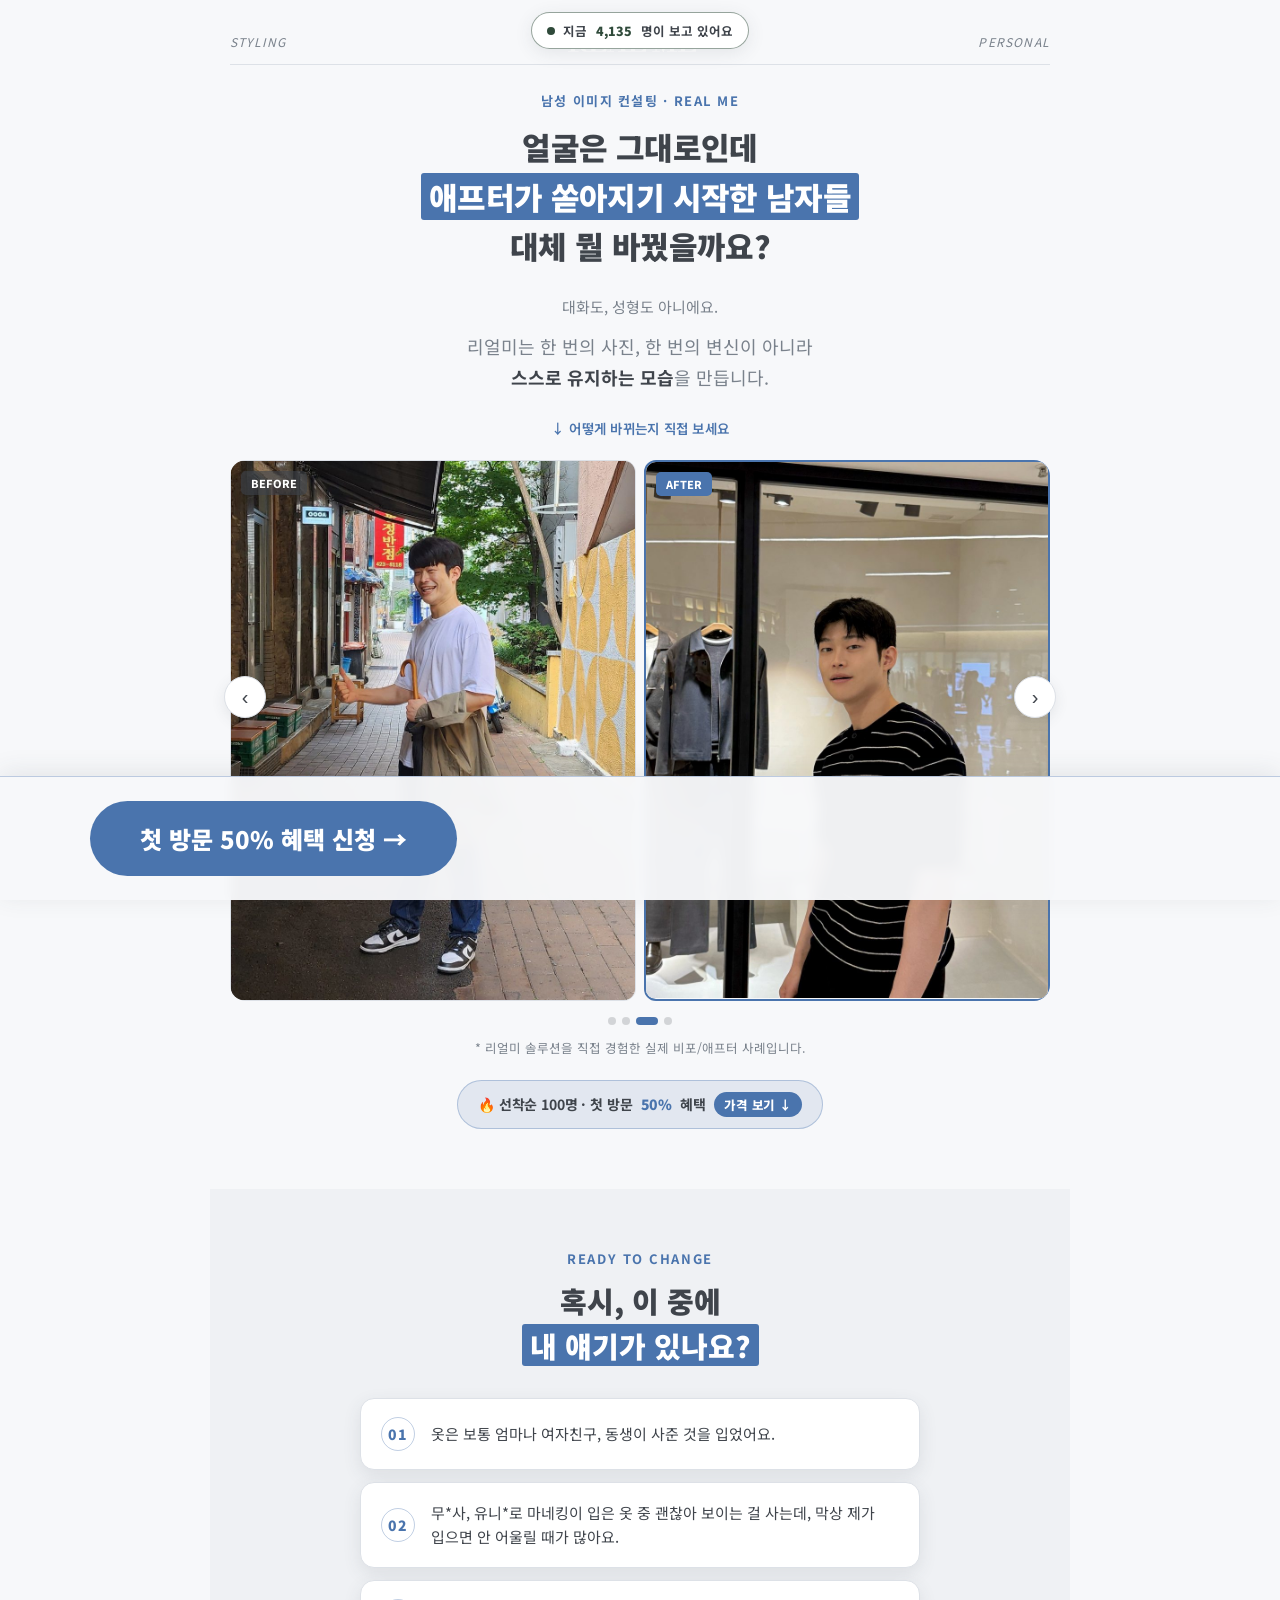
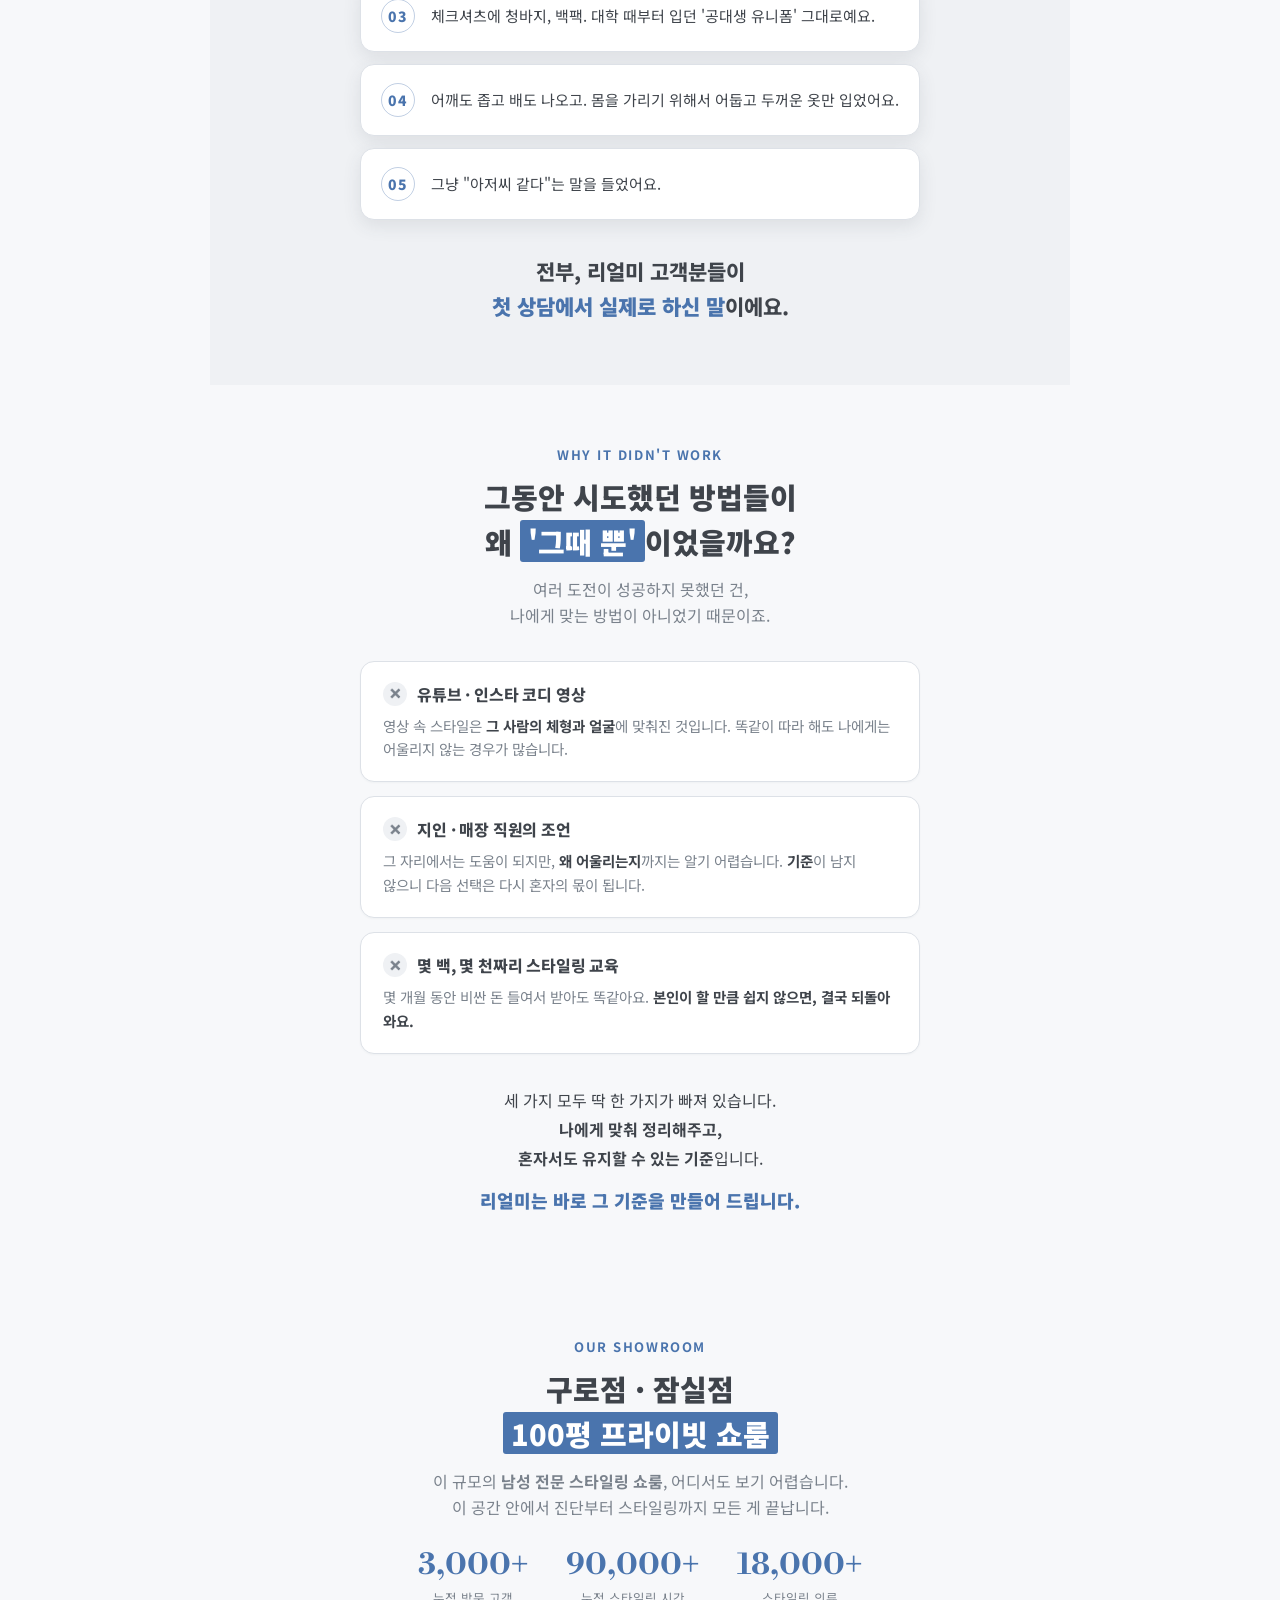
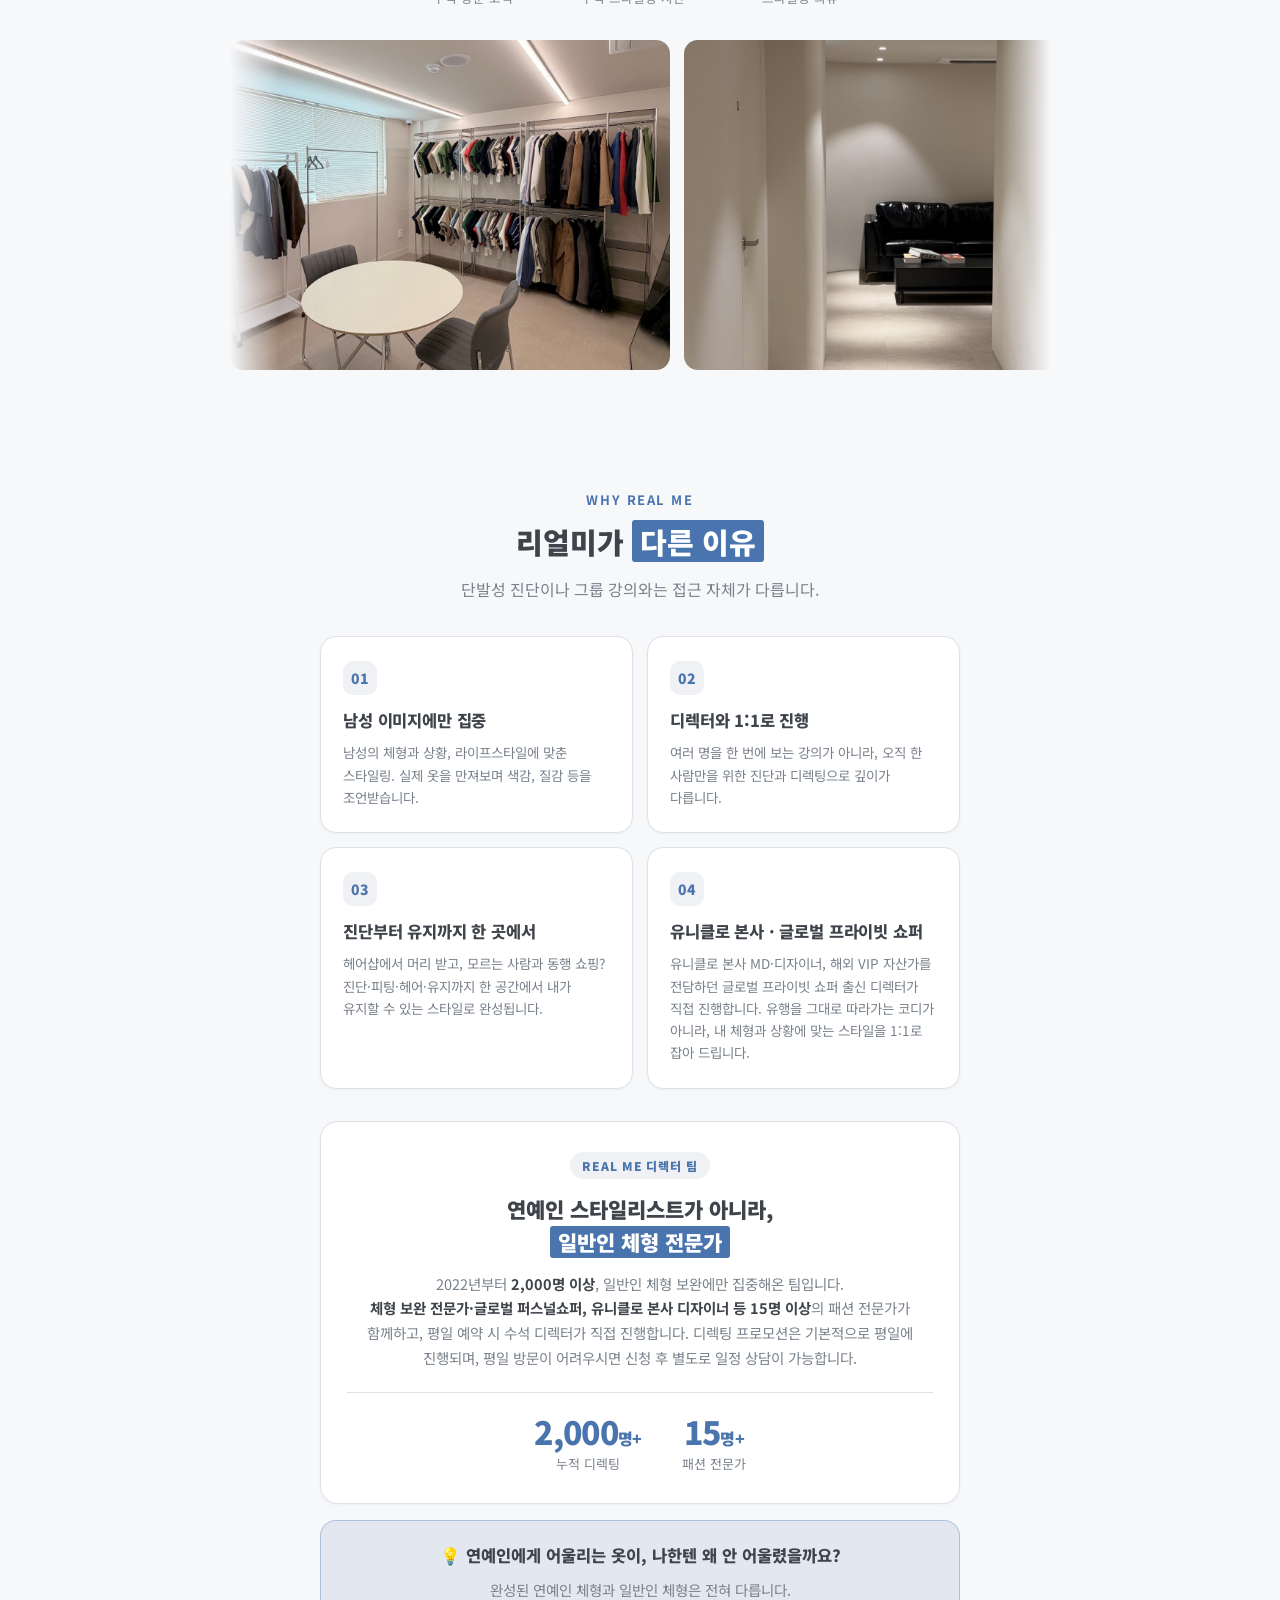
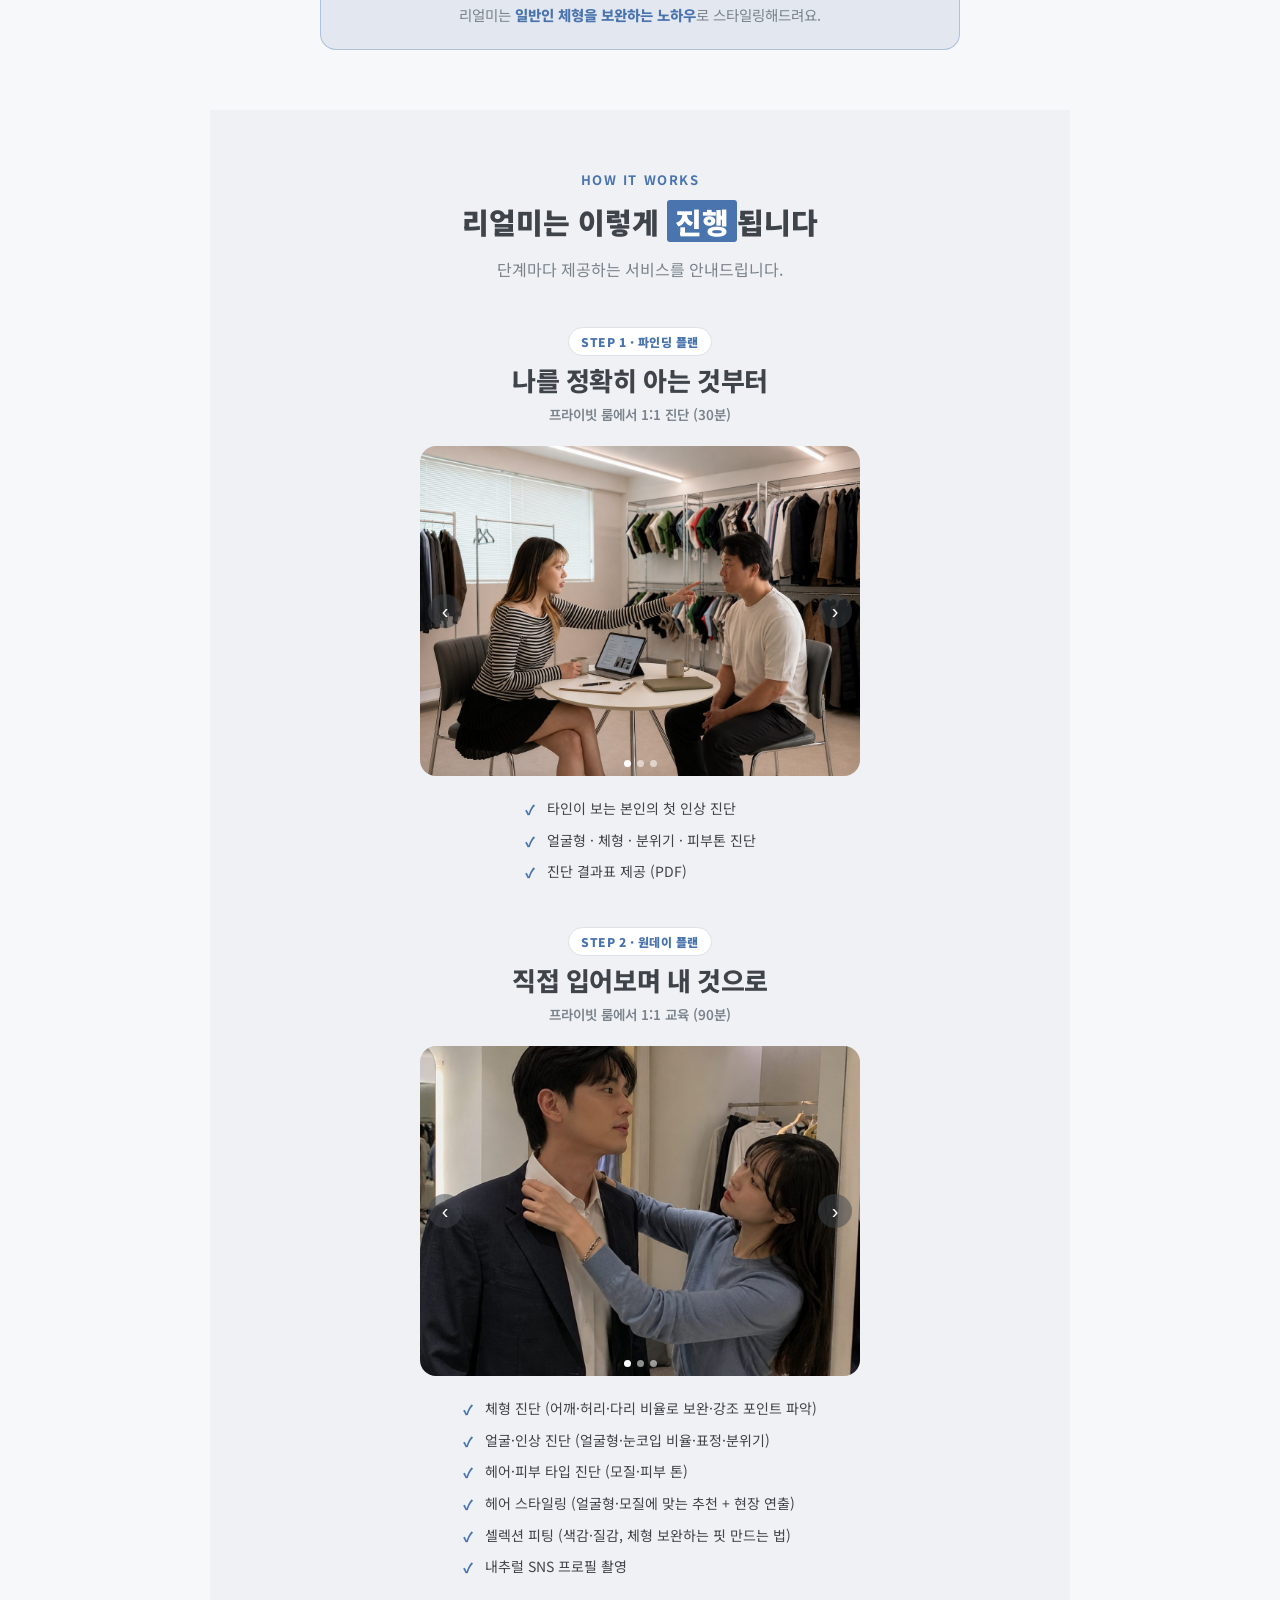
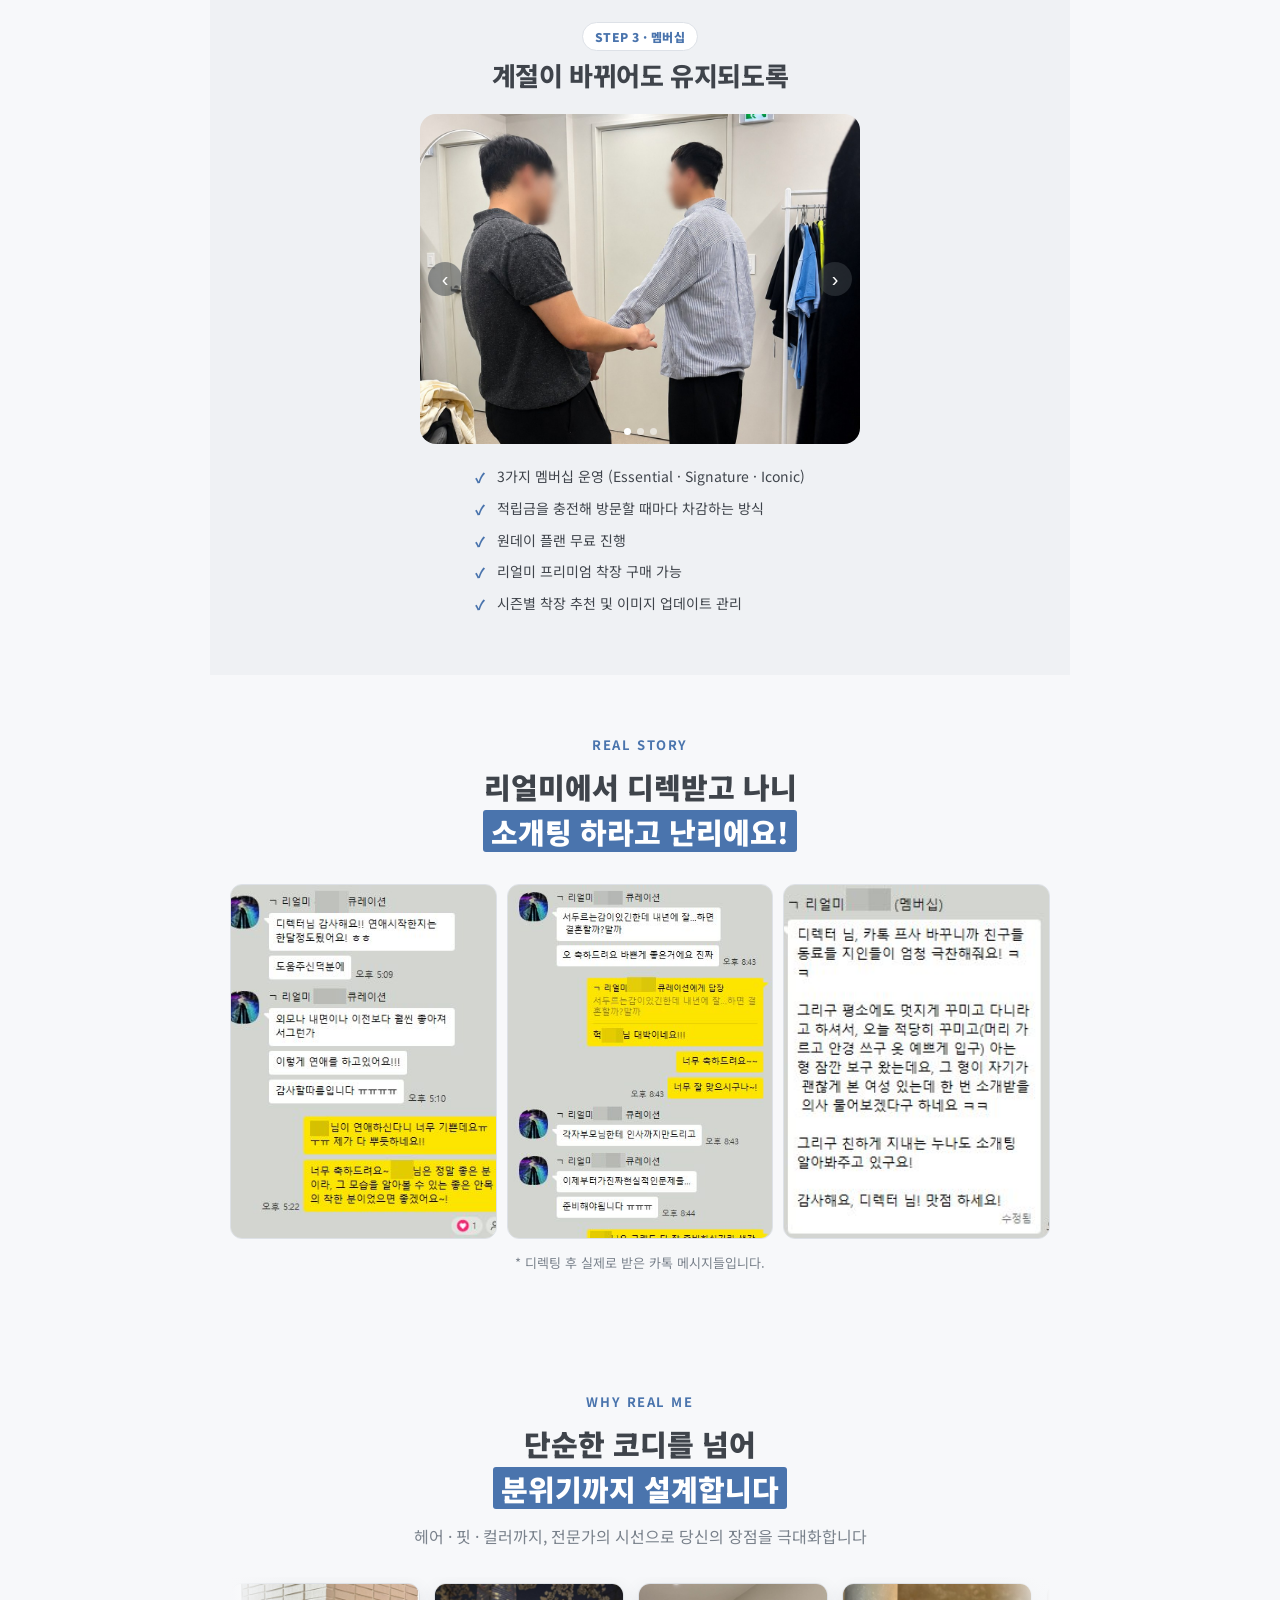
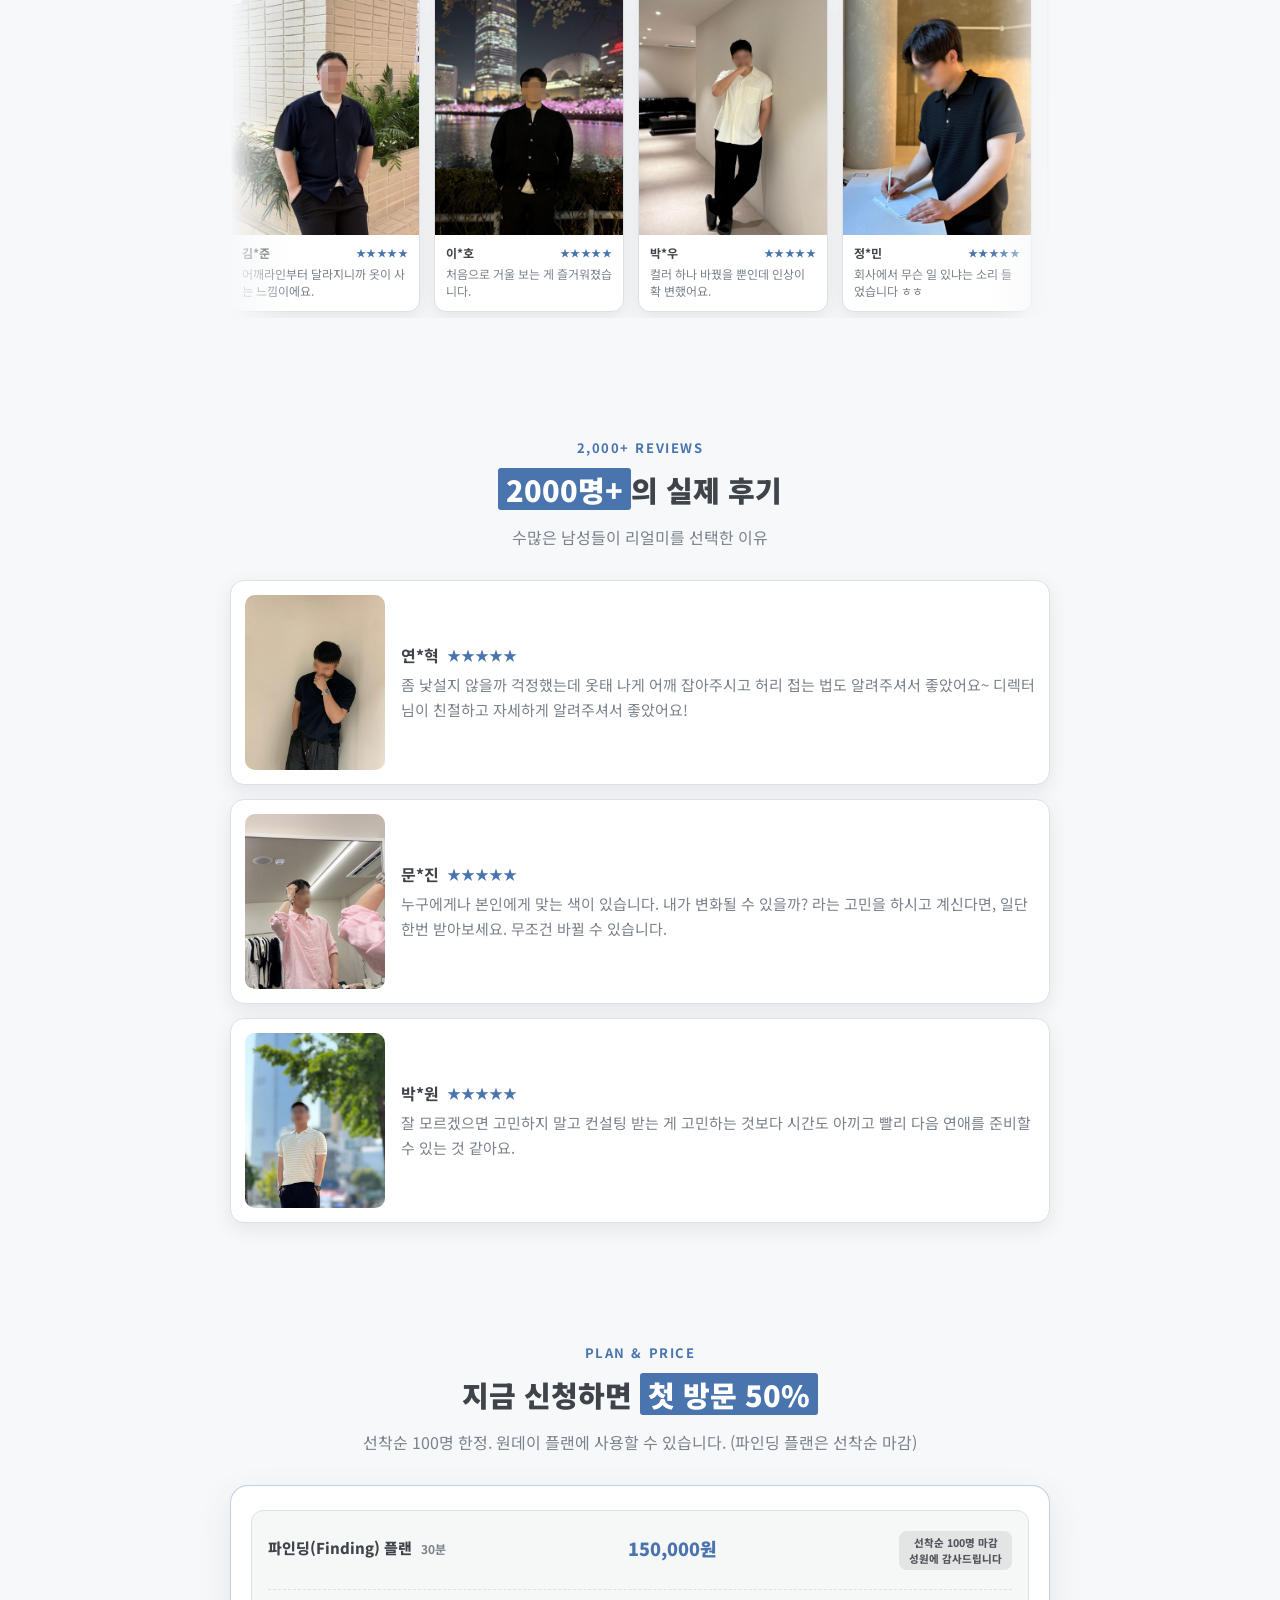
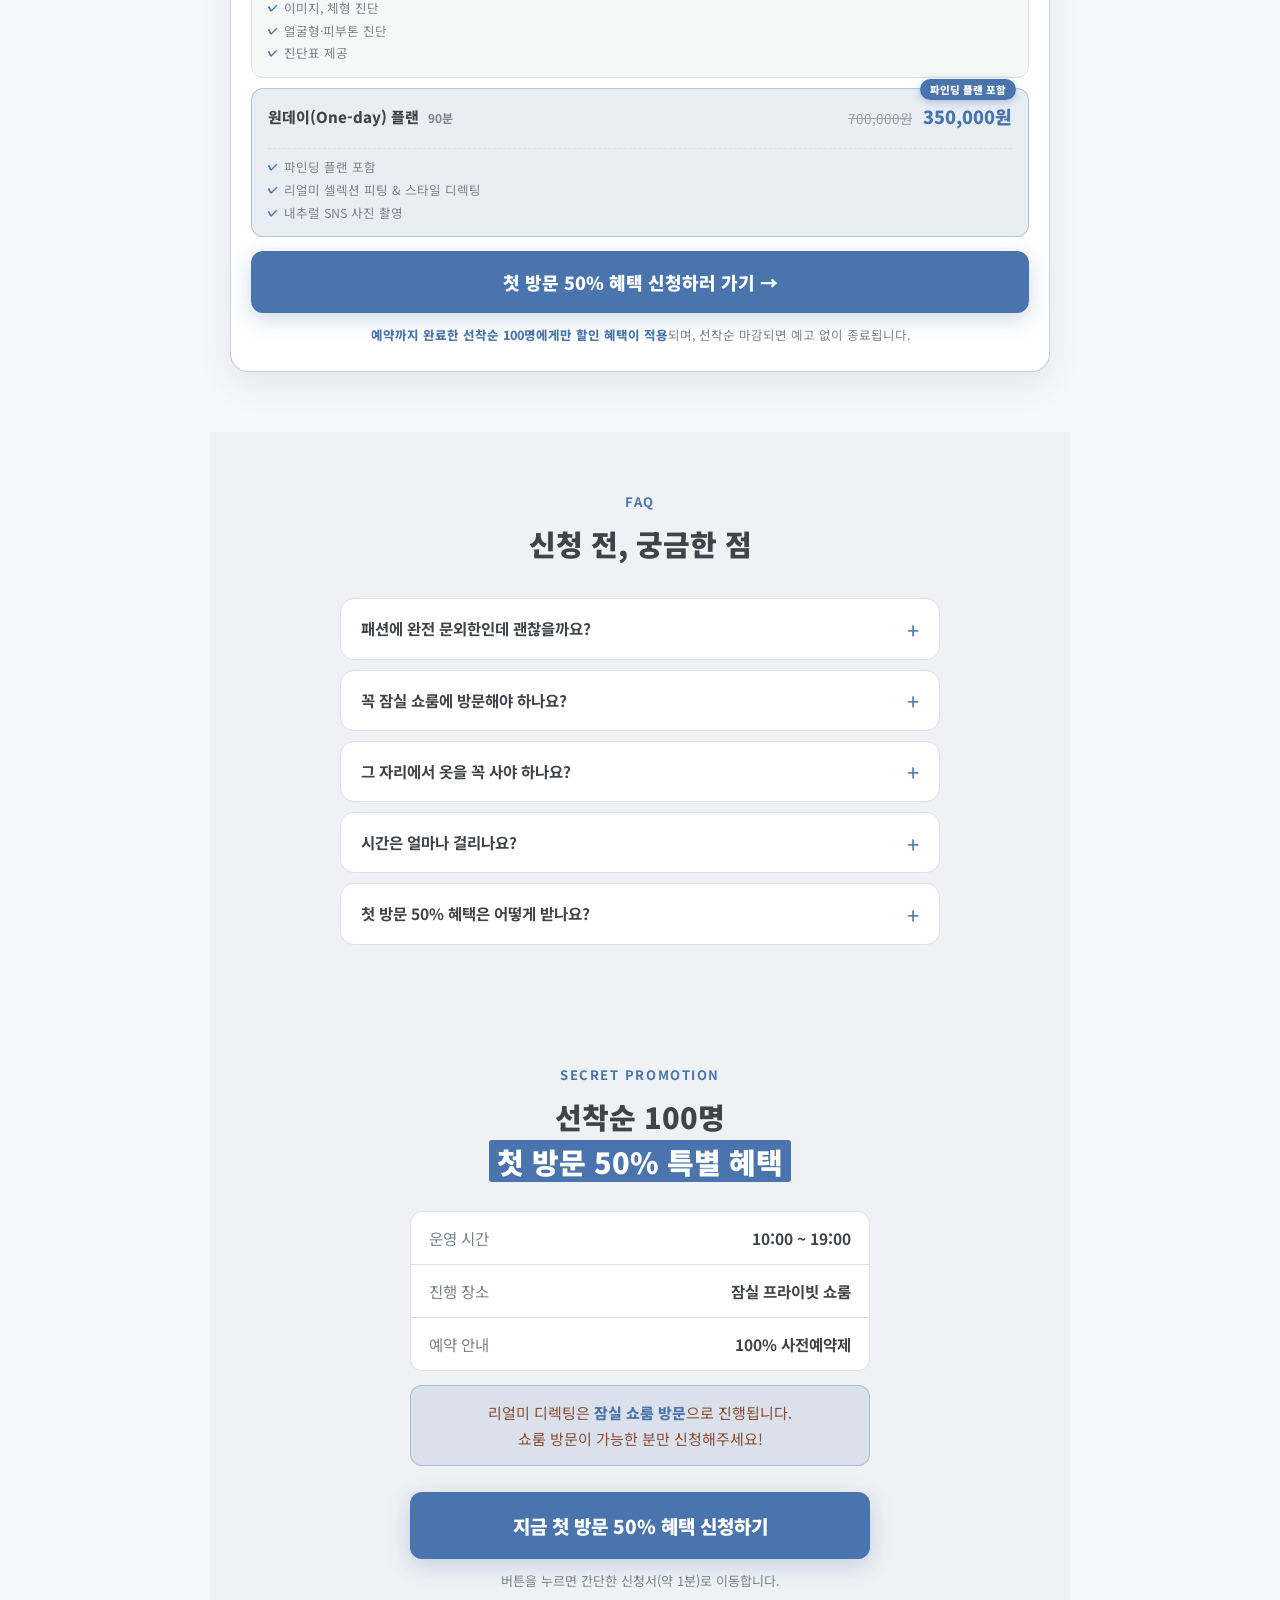
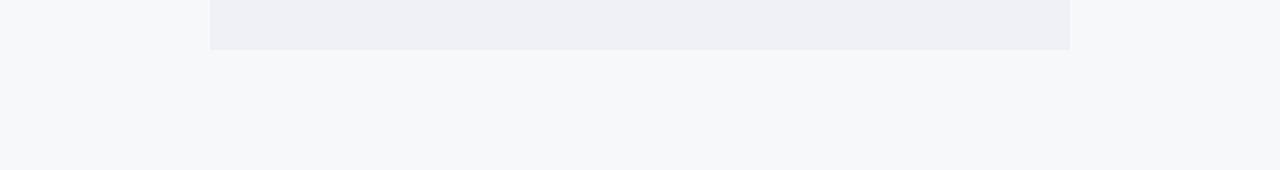
==== commit 8c8a8c42: "파인딩 플랜 50% 종료 → 정가 150,000원 + "선착순 100명 마감 / 성원에 감사드립니다" 뱃지, 남은 자리 카운터 제거 (2026-10-26 사용자 지시) Co-Aut" ====
--- a/index.html
+++ b/index.html
@@ -30,7 +30,7 @@
 <meta charset="UTF-8" />
 <meta name="viewport" content="width=device-width, initial-scale=1.0, viewport-fit=cover" />
 <title>리얼미 · 선착순 100명 첫 방문 50% 특별 혜택</title>
-<meta name="description" content="남성 이미지 컨설팅 리얼미, 선착순 100명 한정 첫 방문 50% 특별 혜택. 파인딩·원데이 플랜 중 원하는 곳에 사용. 선착순 소진 시 종료되는 시크릿 프로모션." />
+<meta name="description" content="남성 이미지 컨설팅 리얼미, 선착순 100명 한정 첫 방문 50% 특별 혜택. 원데이 플랜에 사용. 선착순 소진 시 종료되는 시크릿 프로모션." />
 
 <meta property="og:type" content="website" />
 <meta property="og:title" content="리얼미 · 선착순 100명 첫 방문 50% 특별 혜택" />
@@ -387,12 +387,12 @@
   <section data-sec="disc_s10_plans" class="plans-sec" id="plans" data-reveal>
     <div class="eyebrow">PLAN &amp; PRICE</div>
     <h2 class="sec-title">지금 신청하면 <em>첫 방문 50%</em></h2>
-    <p class="sec-sub">선착순 100명 한정. 파인딩 · 원데이 플랜 중 원하는 곳에 사용할 수 있습니다.</p>
+    <p class="sec-sub">선착순 100명 한정. 원데이 플랜에 사용할 수 있습니다. (파인딩 플랜은 선착순 마감)</p>
     <div class="offer" id="offer">
       <div class="offer-plans">
         <div class="offer-plan">
           <div class="op-name">파인딩(Finding) 플랜 <span>30분</span></div>
-          <div class="op-price"><s>150,000원</s> <b>75,000원</b></div>
+          <div class="op-price"><b>150,000원</b></div><div style="margin-top:6px"><span style="display:inline-block;font-size:10.5px;font-weight:800;padding:4px 10px;background:rgba(127,127,127,.18);color:inherit;opacity:.9;white-space:normal;text-align:center;line-height:1.45;border-radius:8px;">선착순 100명 마감<br>성원에 감사드립니다</span></div>
           <ul class="op-desc">
             <li>이미지, 체형 진단</li>
             <li>얼굴형·피부톤 진단</li>
@@ -409,10 +409,6 @@
             <li>내추럴 SNS 사진 촬영</li>
           </ul>
         </div>
-      </div>
-      <div class="seats">
-        <div class="seats-bar"><div class="seats-fill"></div></div>
-        <div class="seats-text">남은 자리 <b class="seats-left-text">-</b>명 / 100명</div>
       </div>
       <a href="#" class="offer-cta js-typeform" data-cta="offer">첫 방문 50% 혜택 신청하러 가기 →</a>
       <p class="offer-note"><b>예약까지 완료한 선착순 100명에게만 할인 혜택이 적용</b>되며, 선착순 마감되면 예고 없이 종료됩니다.<br></p>
@@ -473,7 +469,6 @@
 <!-- 고정 푸터 CTA -->
 <div class="sticky-cta" id="stickyCta" role="region" aria-label="첫 방문 50% 혜택 신청 배너">
   <div class="sticky-cta__inner">
-    <span class="sticky-cta__text">🔥 남은 자리 <b class="seats-left-text">-</b>명</span>
     <a href="#" class="sticky-cta__btn js-typeform" id="ctaBtn" data-cta="sticky">첫 방문 50% 혜택 신청 →</a>
   </div>
 </div>
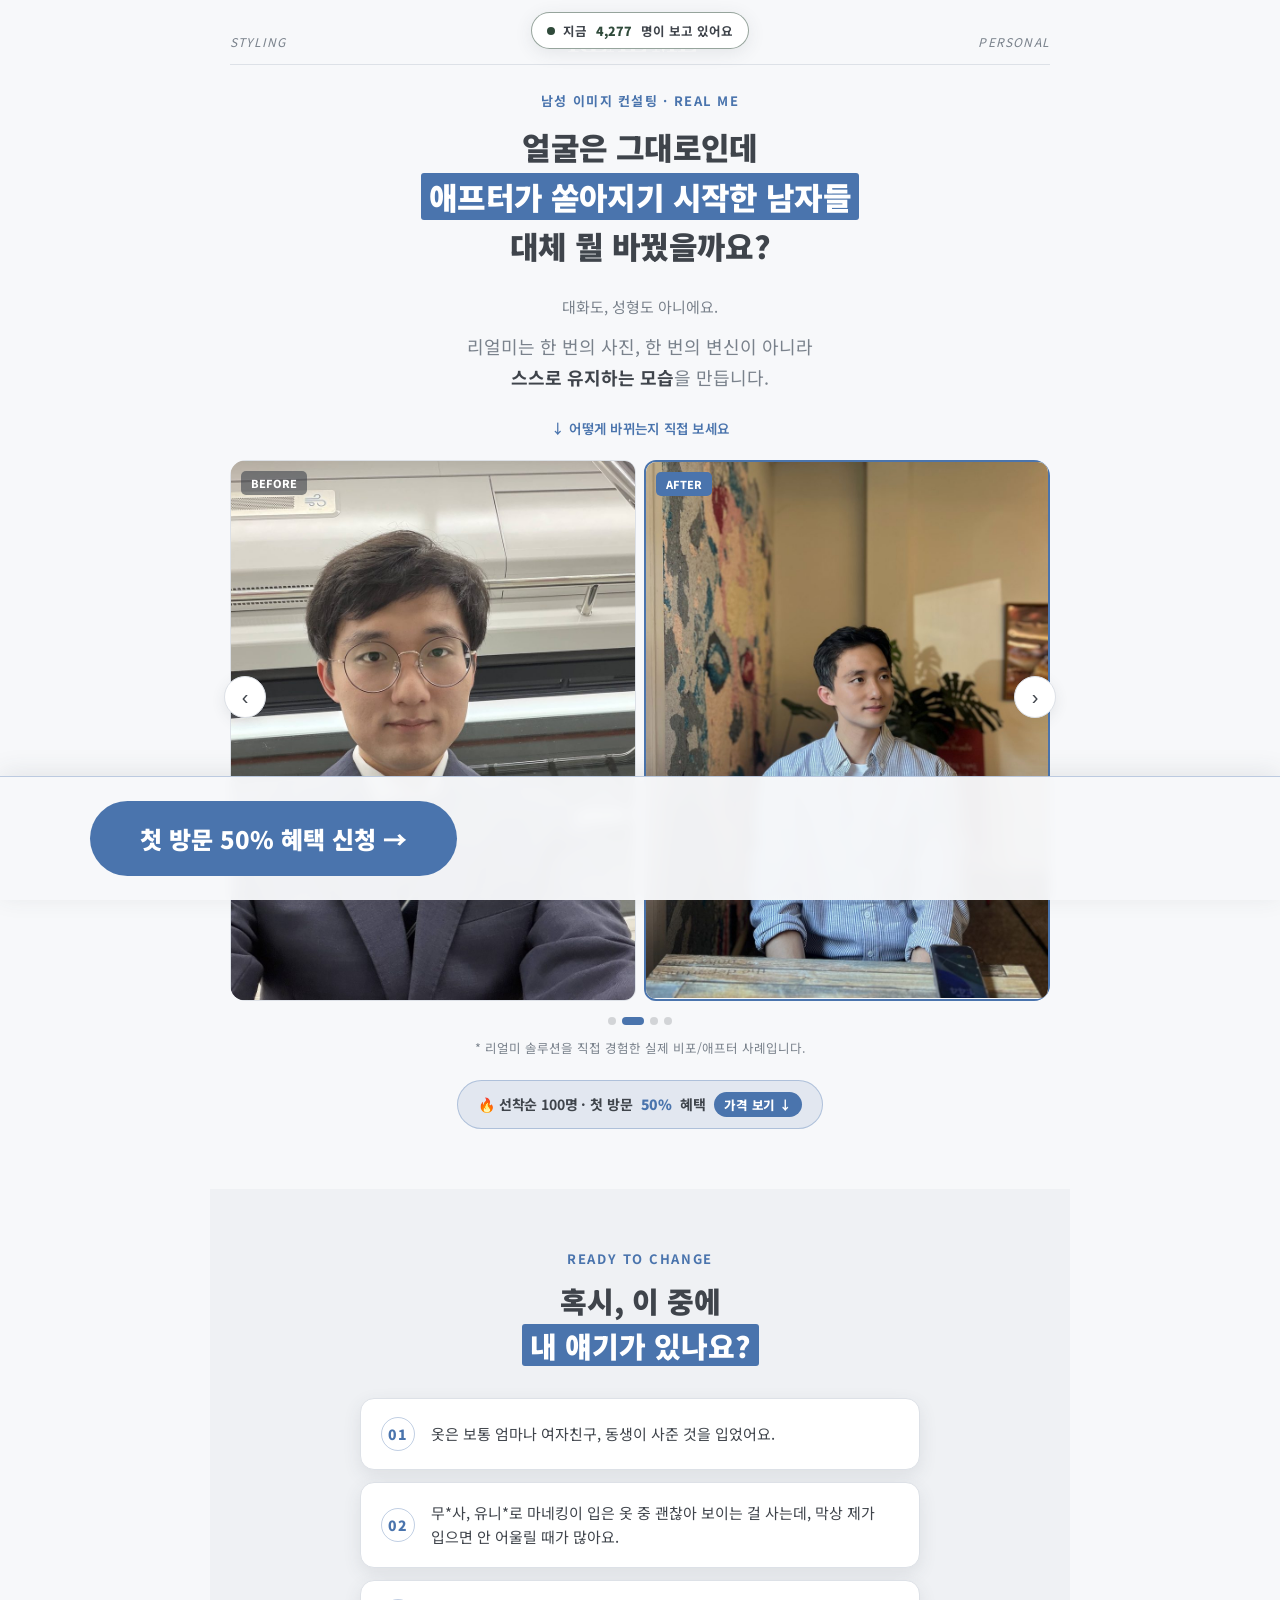
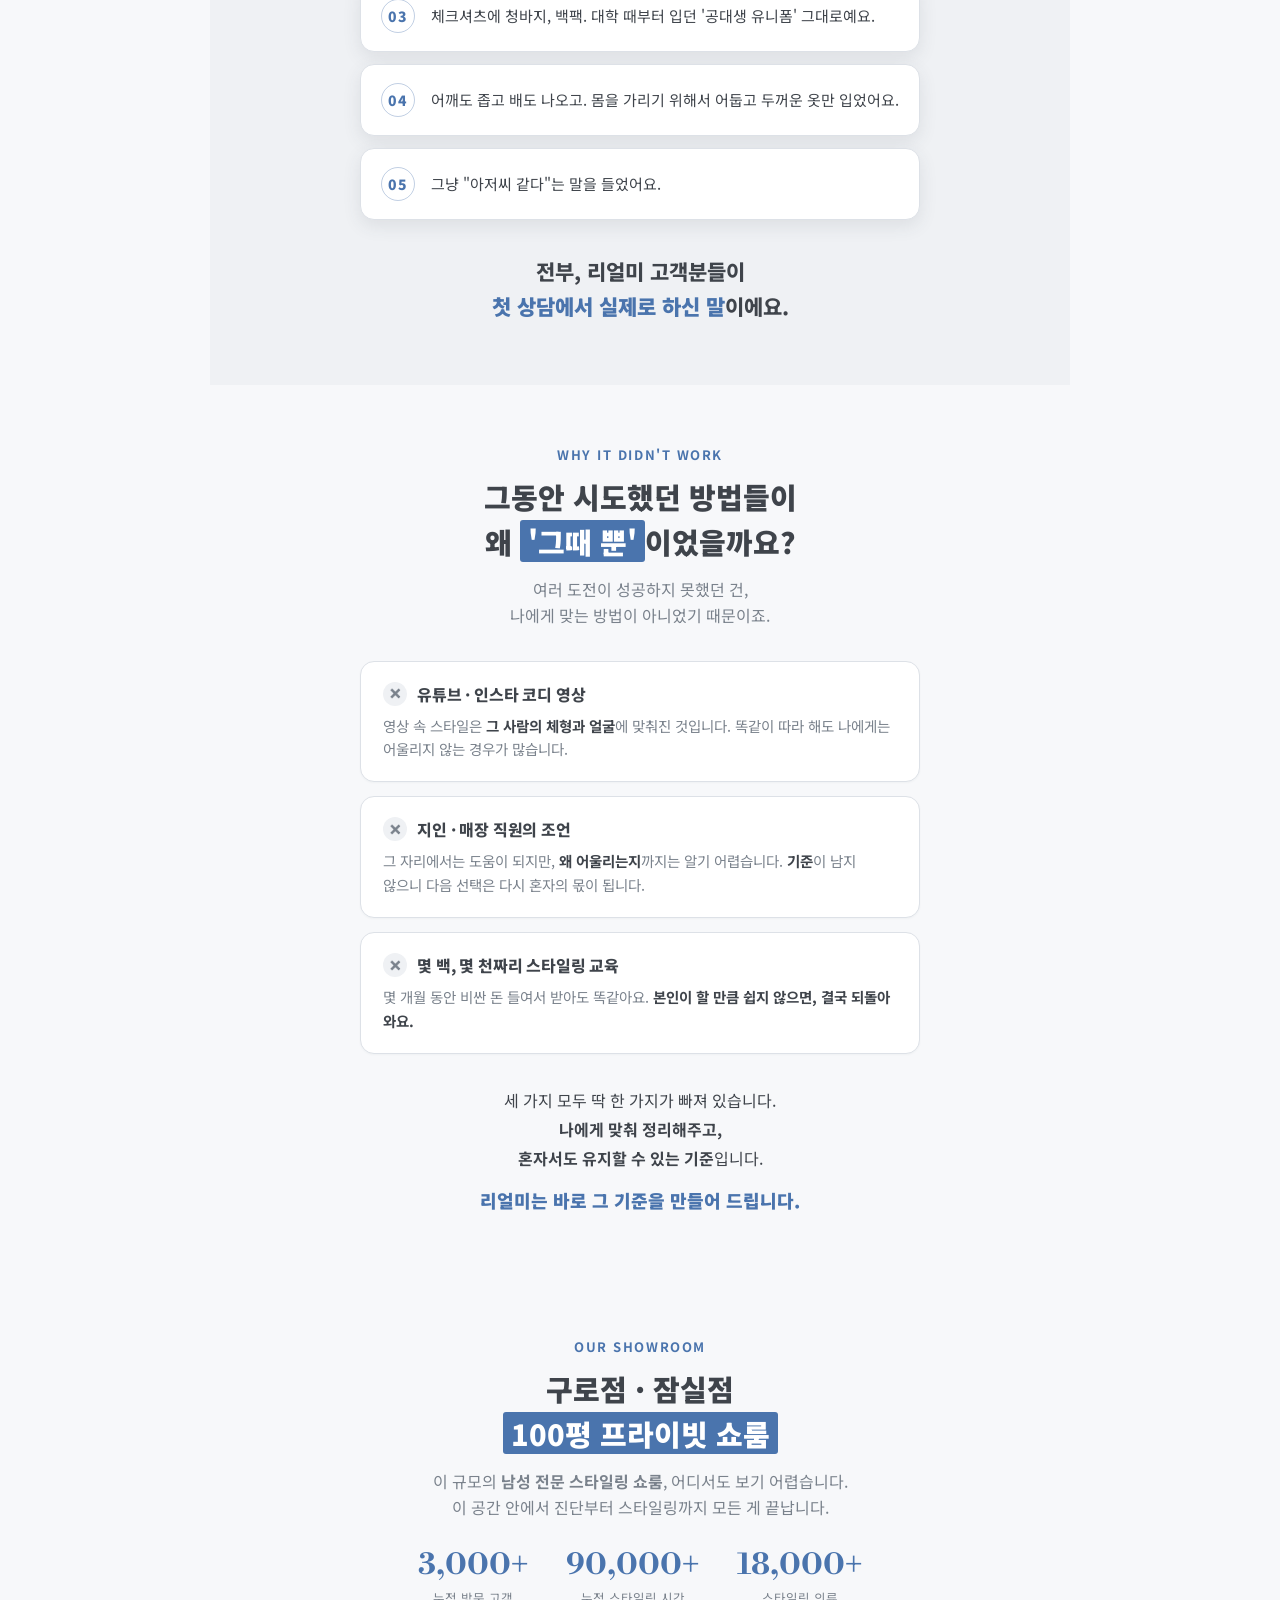
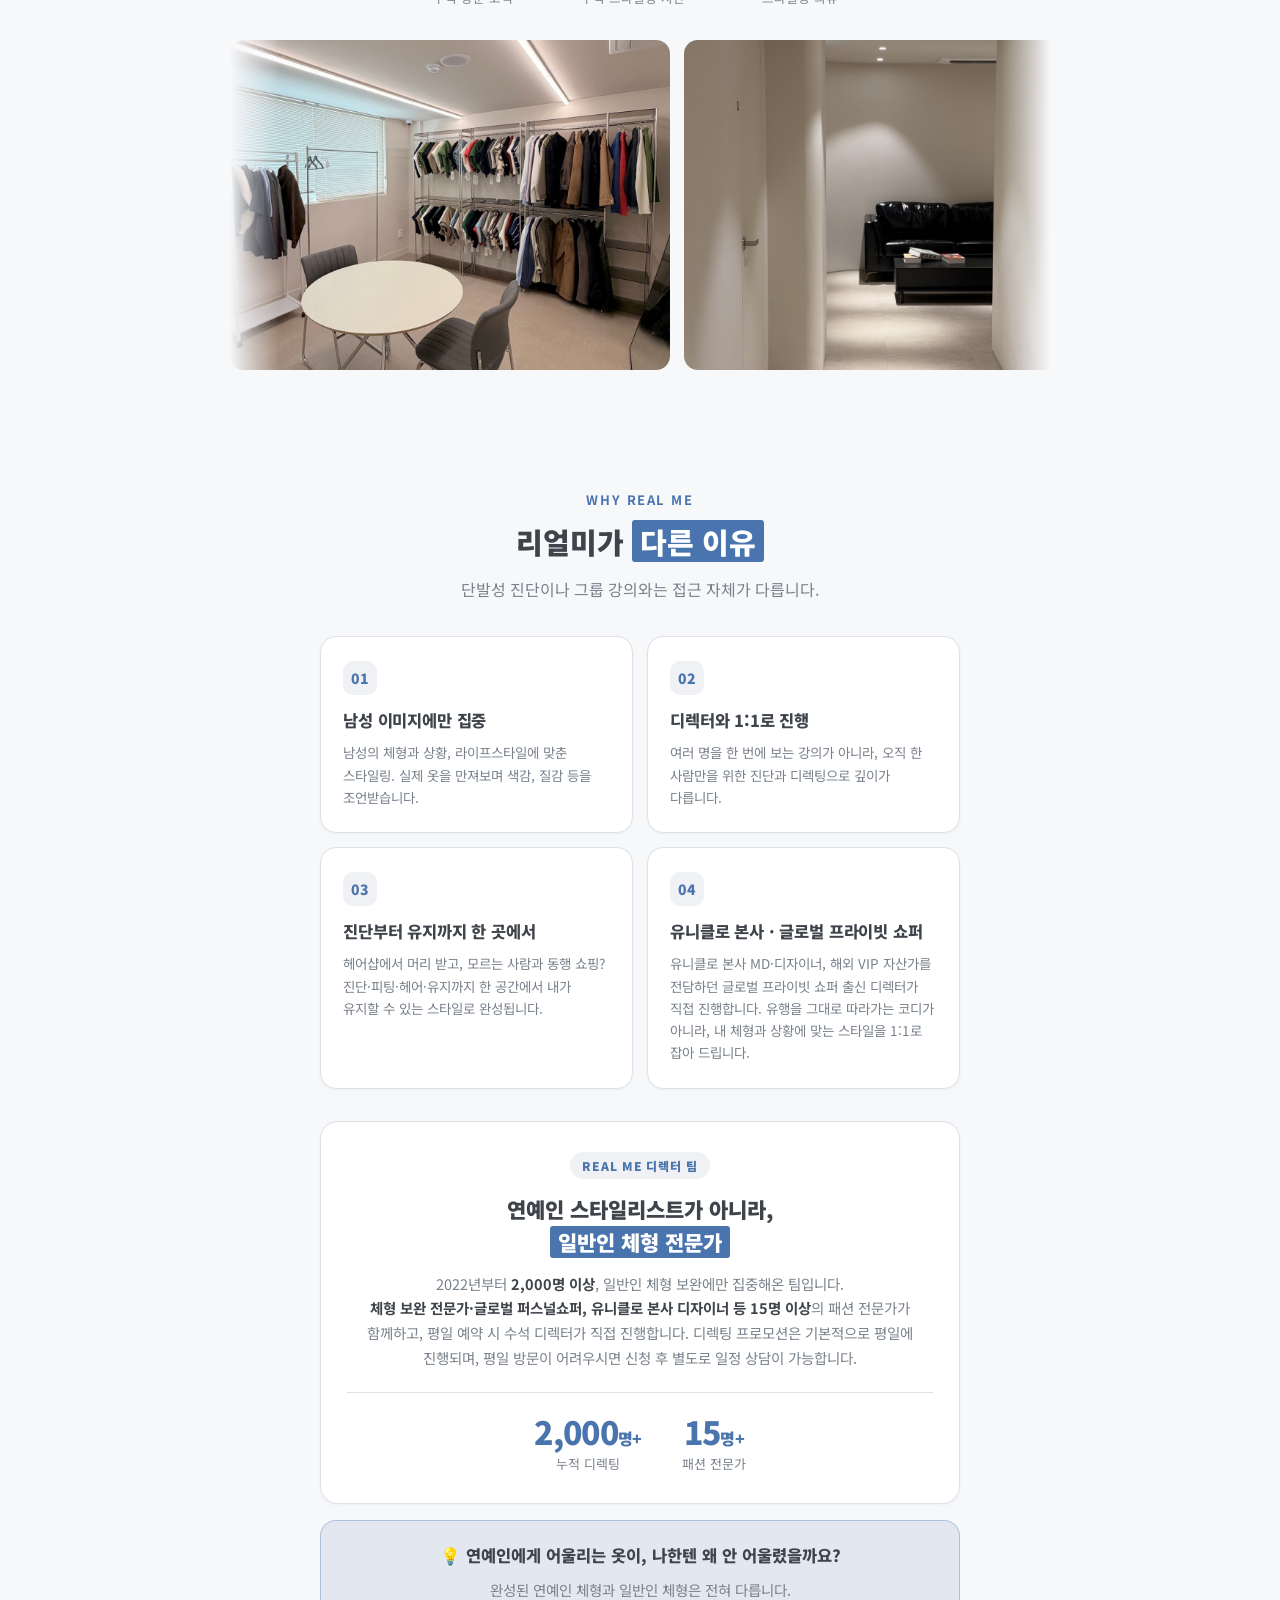
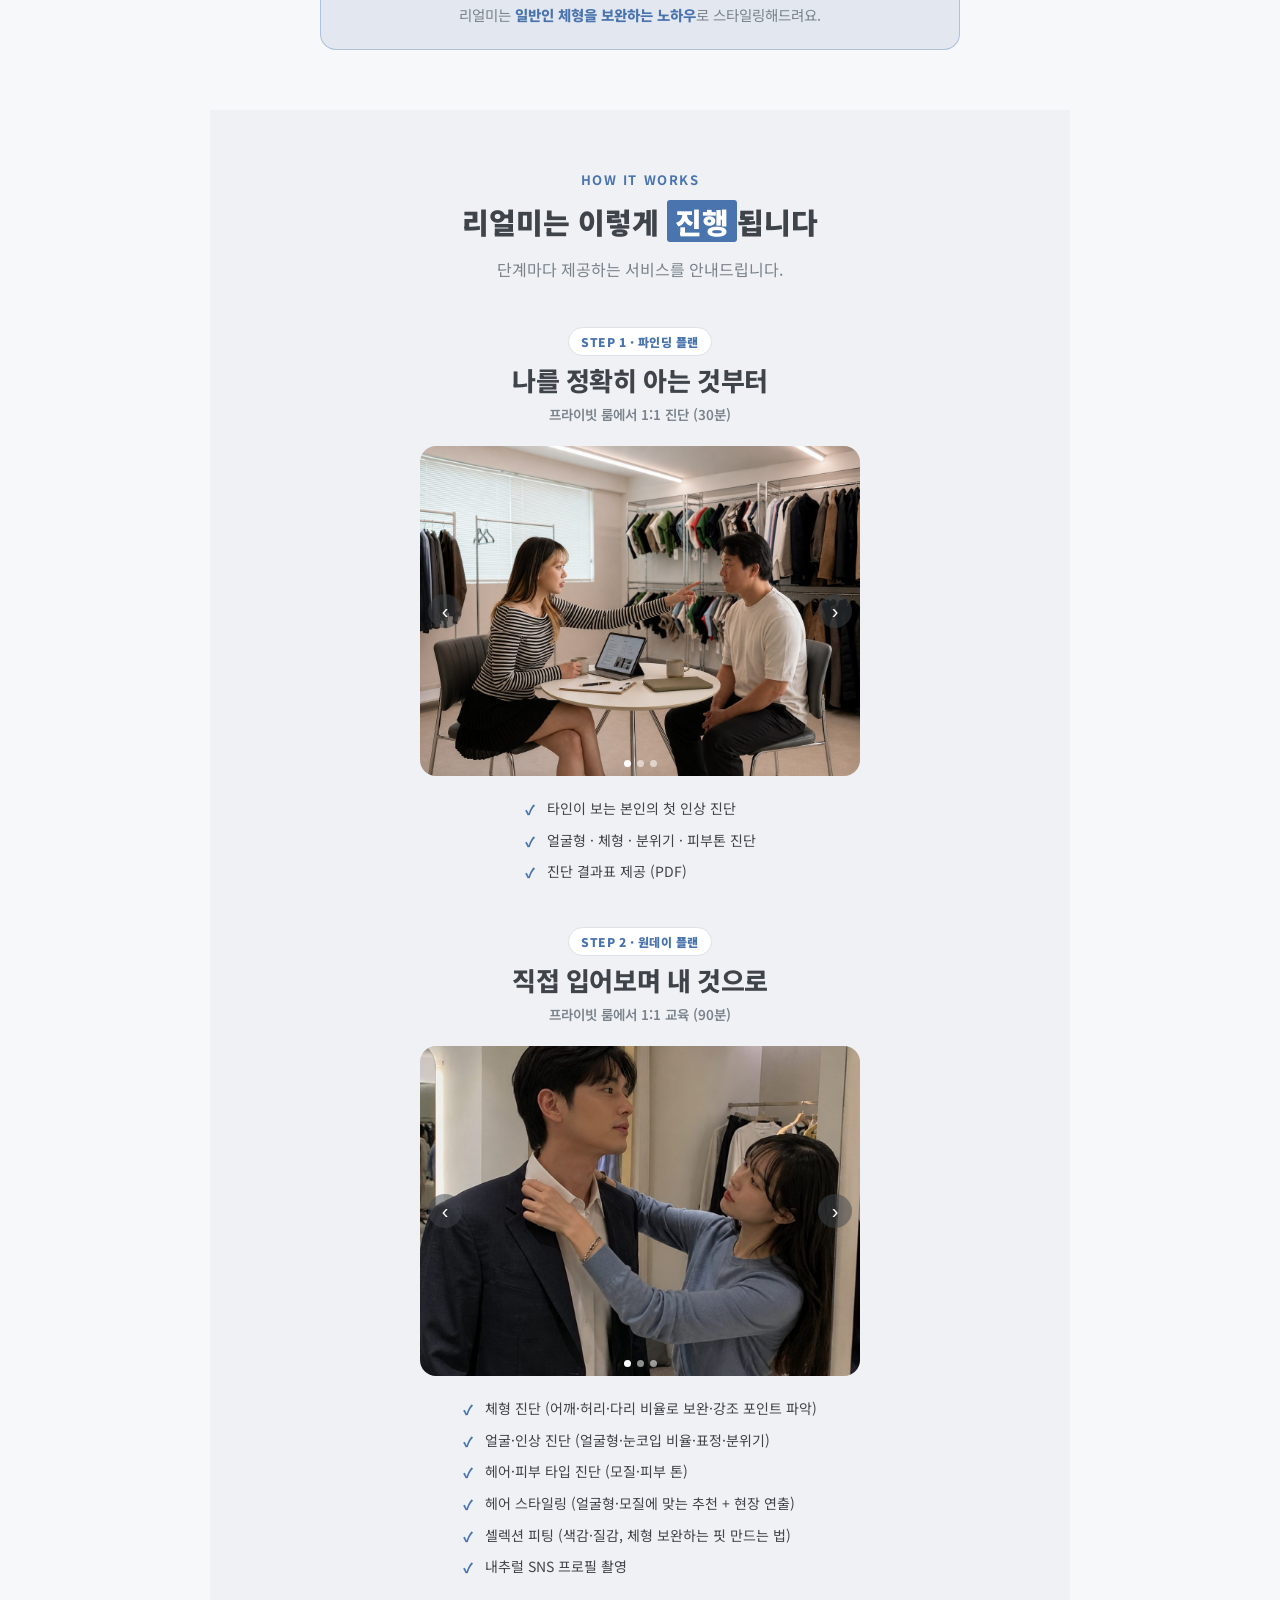
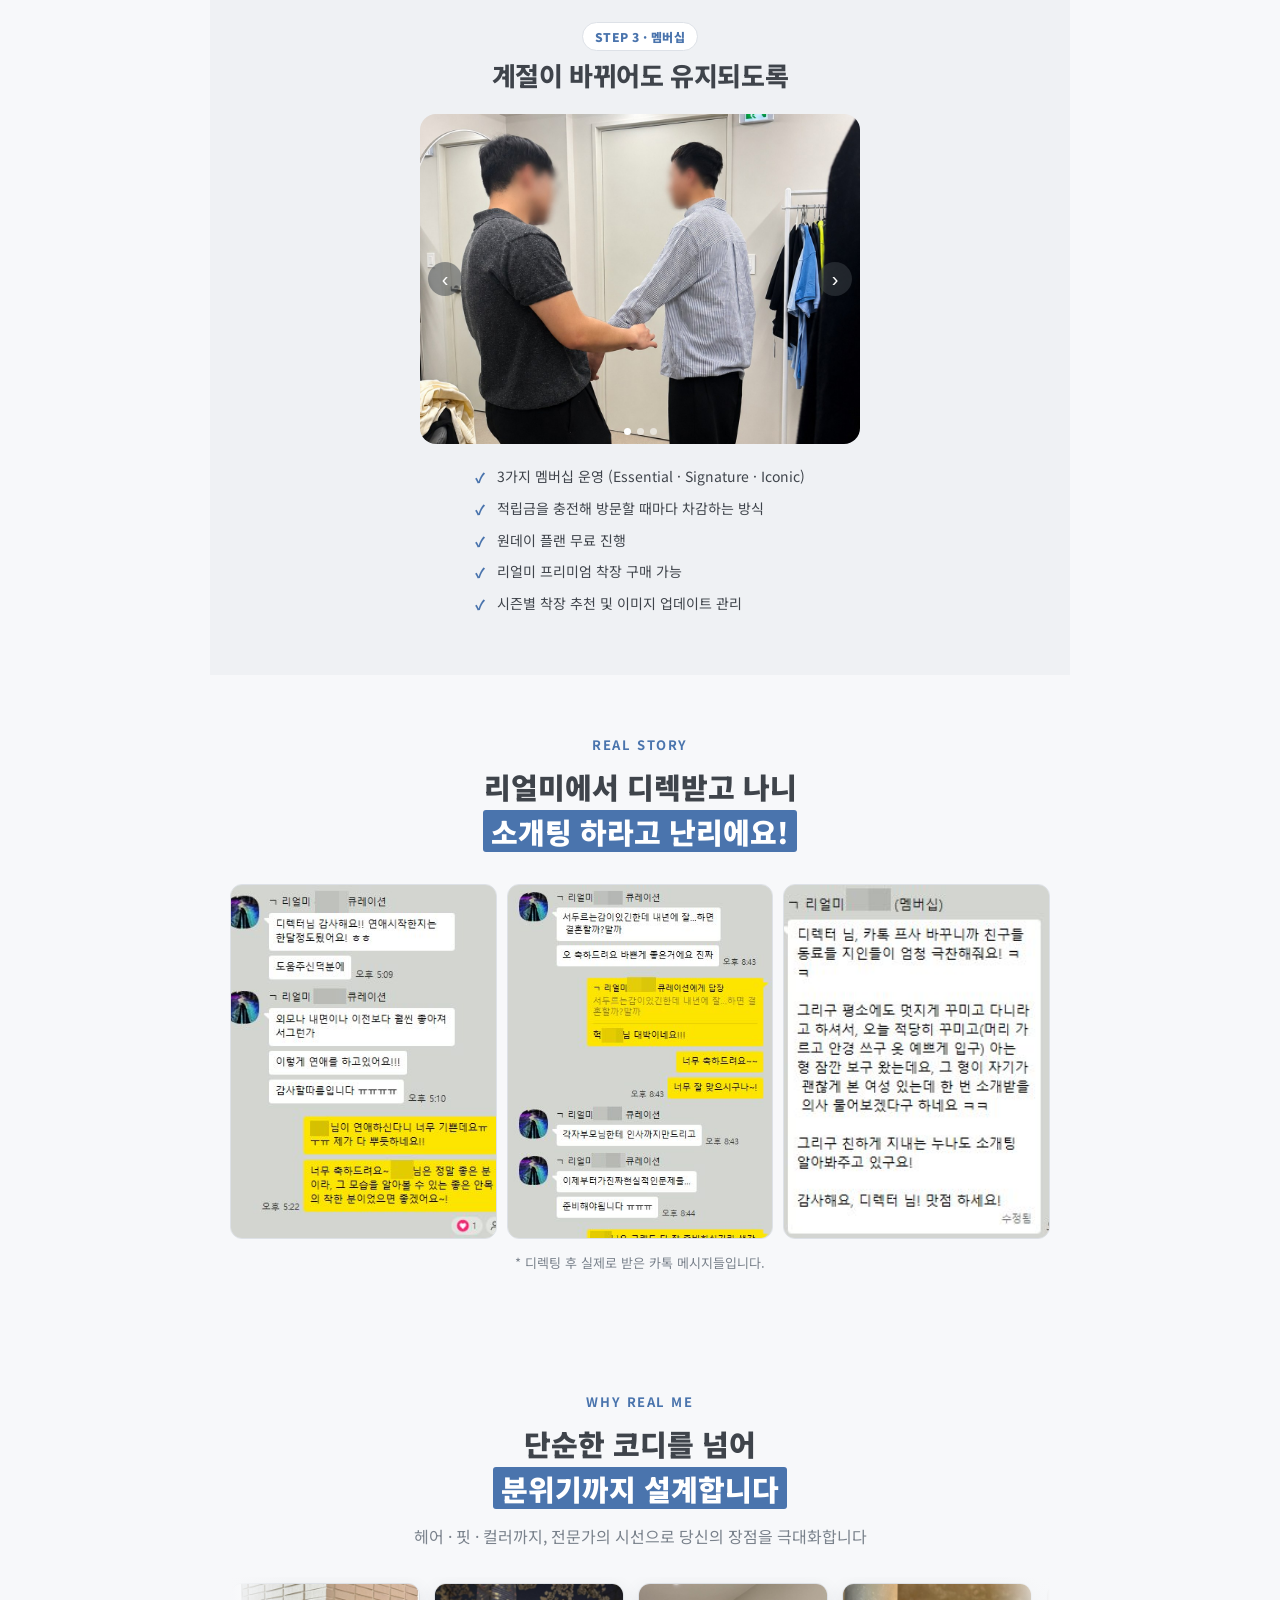
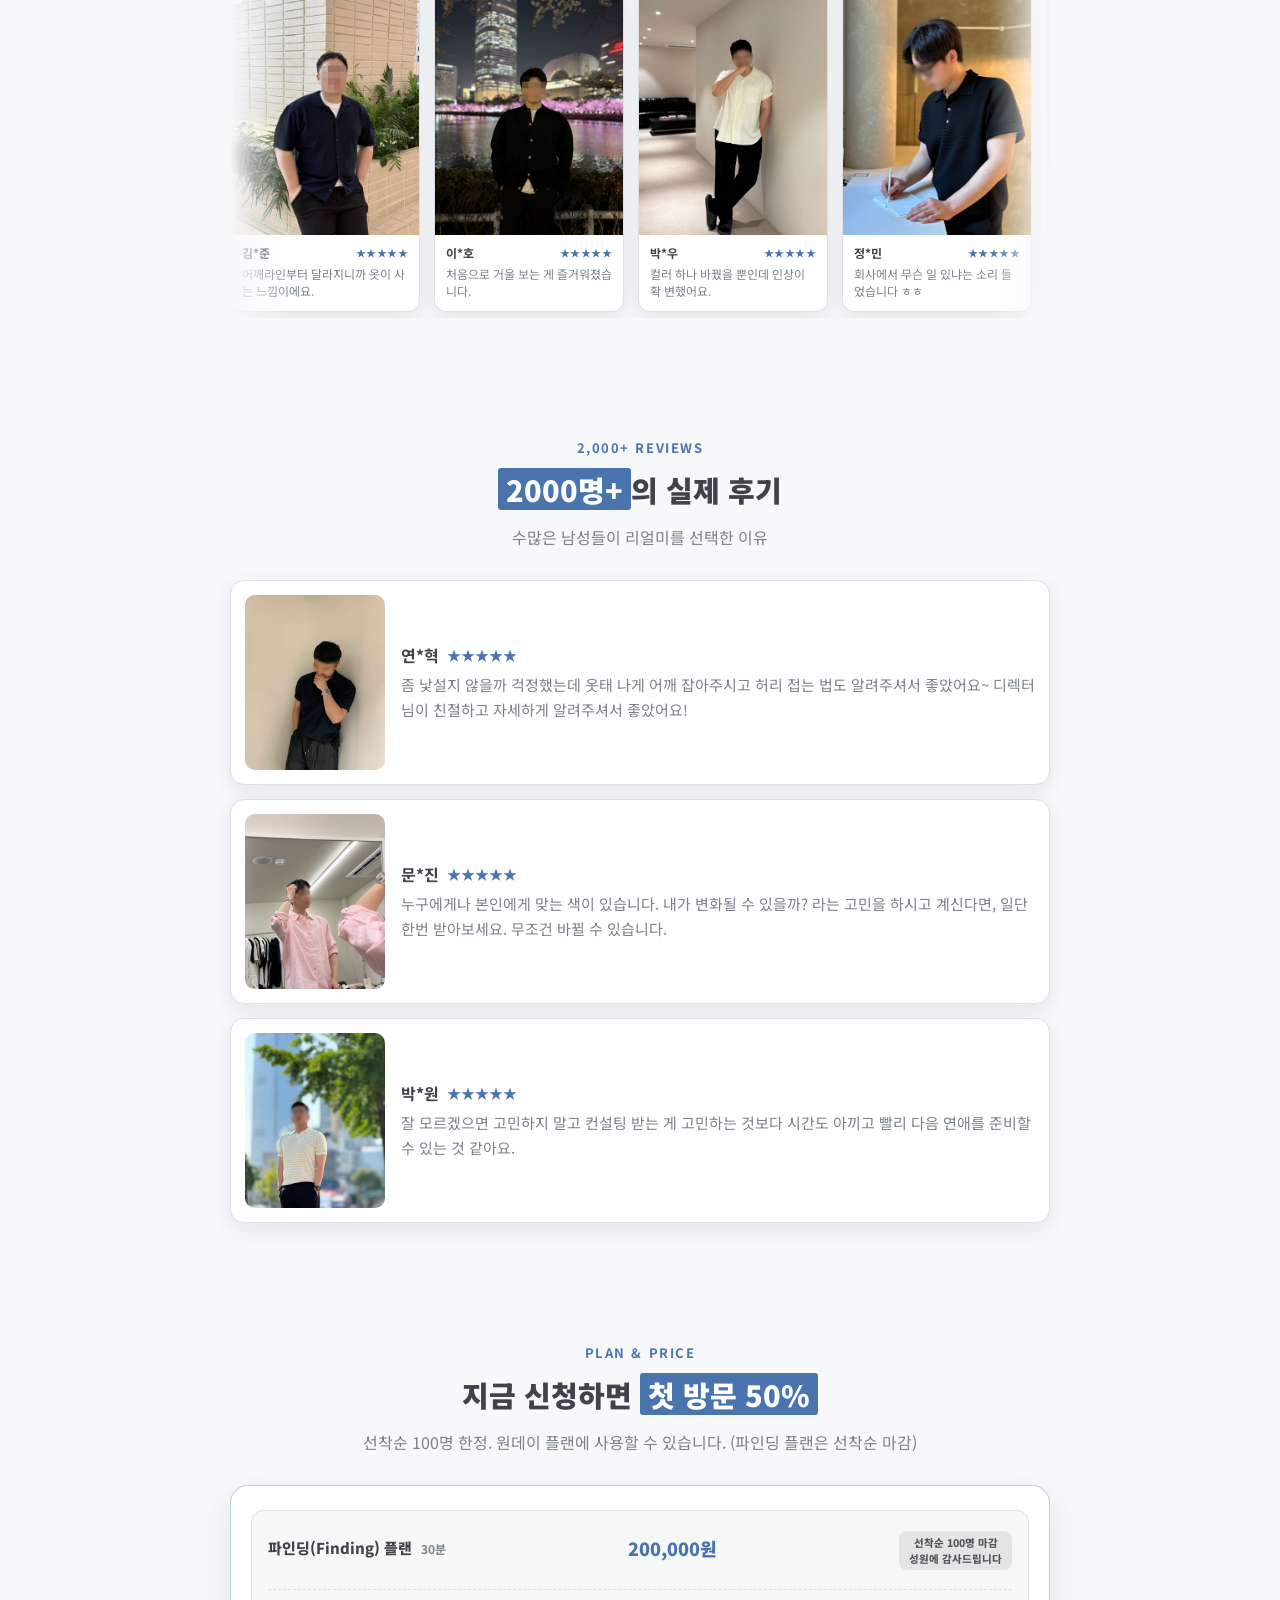
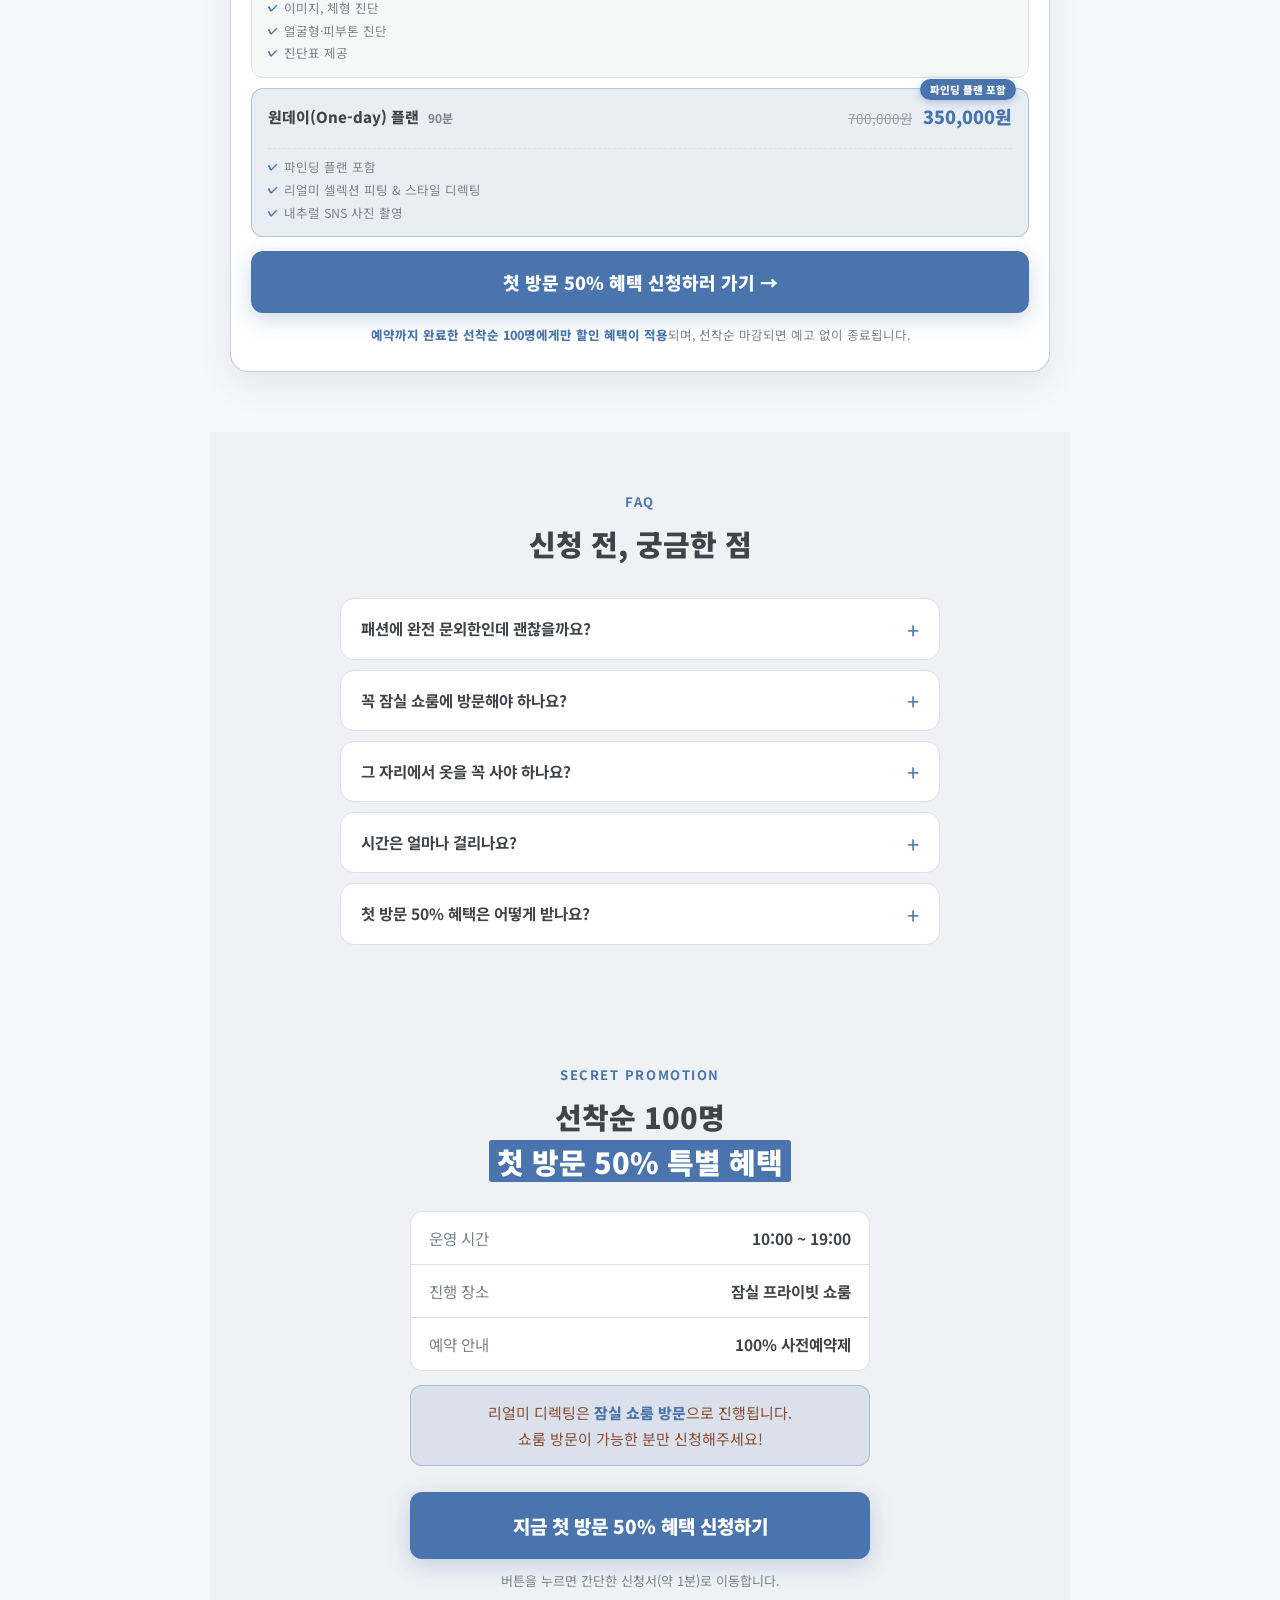
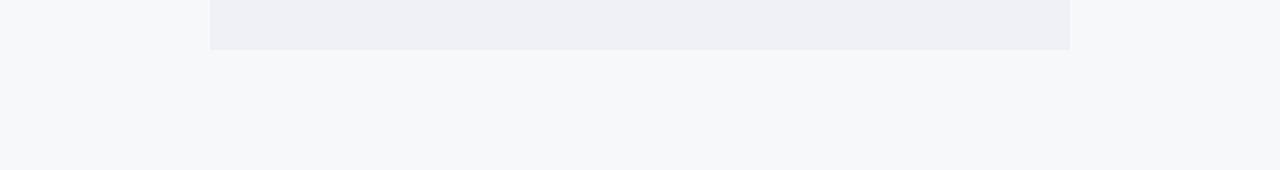
==== commit cbe77664: "파인딩 플랜 정가 150,000원 → 200,000원 (결제페이지 파인딩 잔금 180,000원), 선착순 마감 뱃지 유지 (2026-10-28 사용자 지시)" ====
--- a/index.html
+++ b/index.html
@@ -392,7 +392,7 @@
       <div class="offer-plans">
         <div class="offer-plan">
           <div class="op-name">파인딩(Finding) 플랜 <span>30분</span></div>
-          <div class="op-price"><b>150,000원</b></div><div style="margin-top:6px"><span style="display:inline-block;font-size:10.5px;font-weight:800;padding:4px 10px;background:rgba(127,127,127,.18);color:inherit;opacity:.9;white-space:normal;text-align:center;line-height:1.45;border-radius:8px;">선착순 100명 마감<br>성원에 감사드립니다</span></div>
+          <div class="op-price"><b>200,000원</b></div><div style="margin-top:6px"><span style="display:inline-block;font-size:10.5px;font-weight:800;padding:4px 10px;background:rgba(127,127,127,.18);color:inherit;opacity:.9;white-space:normal;text-align:center;line-height:1.45;border-radius:8px;">선착순 100명 마감<br>성원에 감사드립니다</span></div>
           <ul class="op-desc">
             <li>이미지, 체형 진단</li>
             <li>얼굴형·피부톤 진단</li>
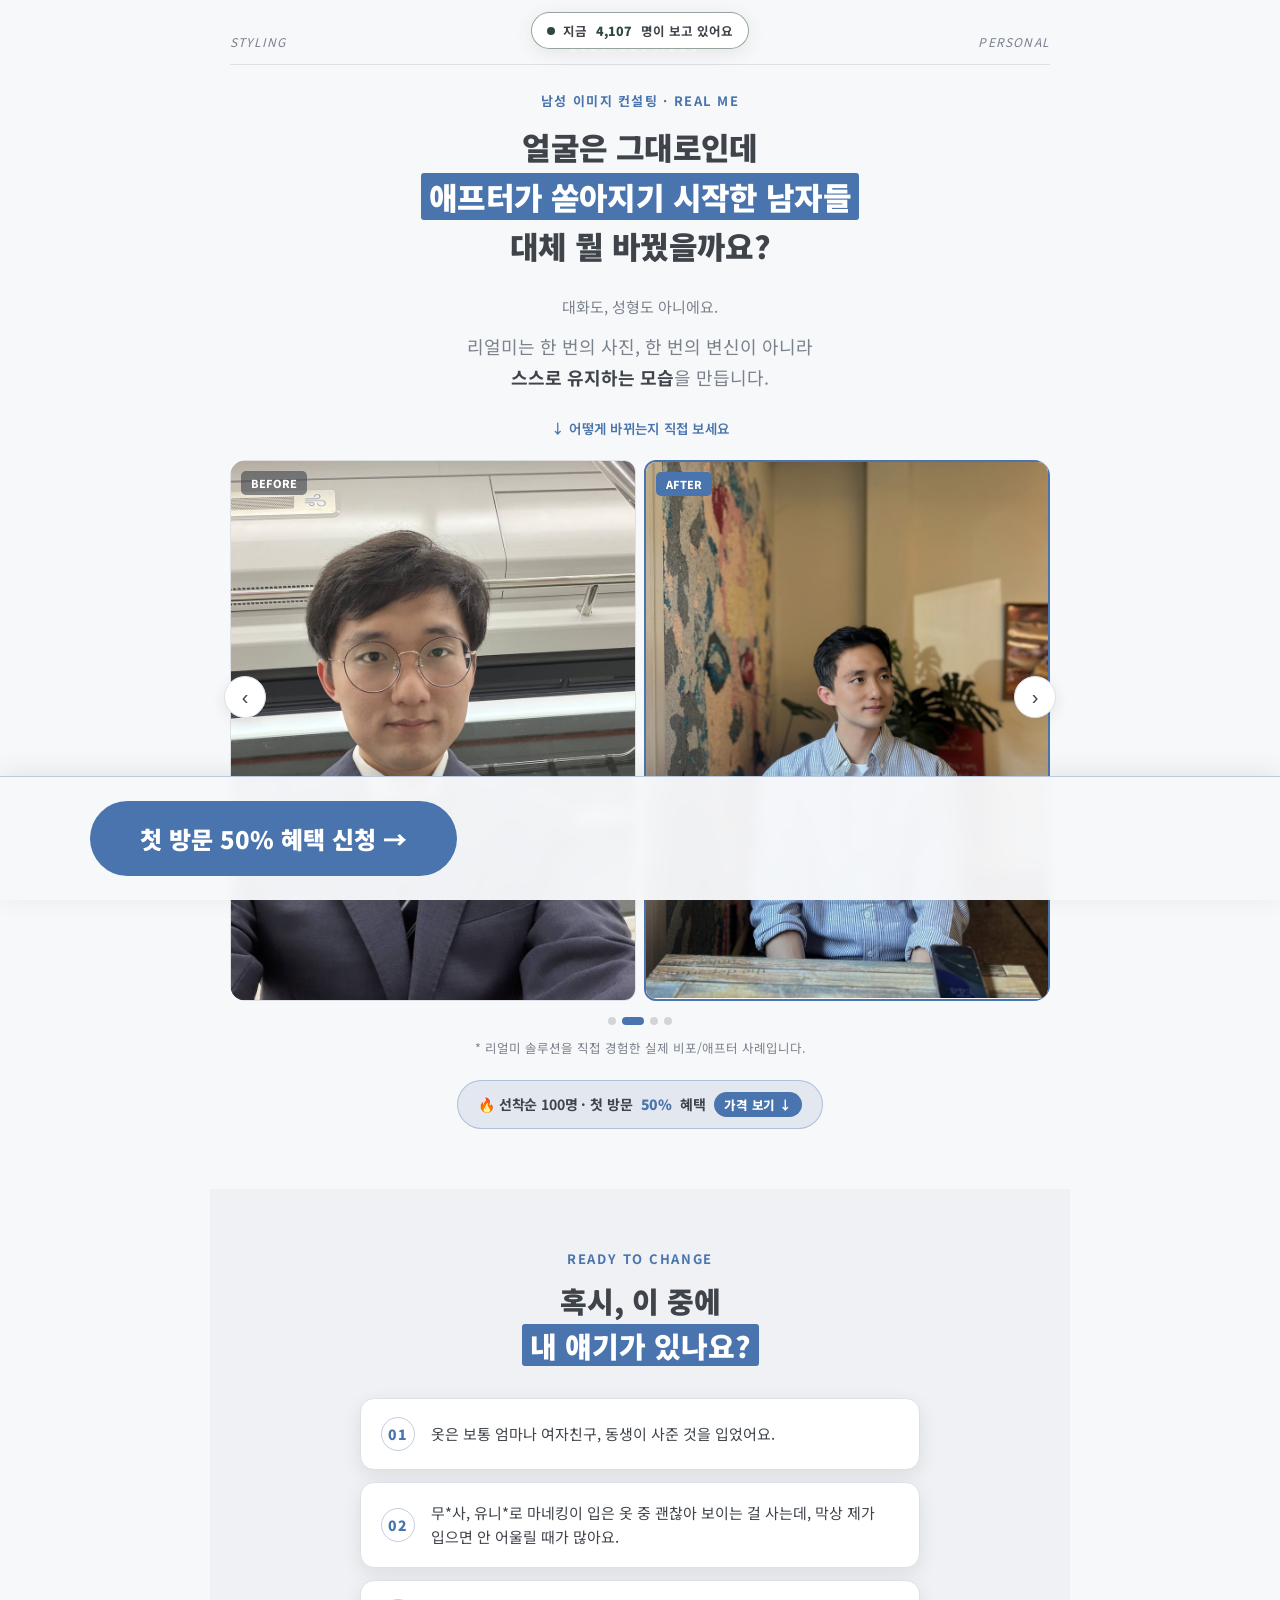
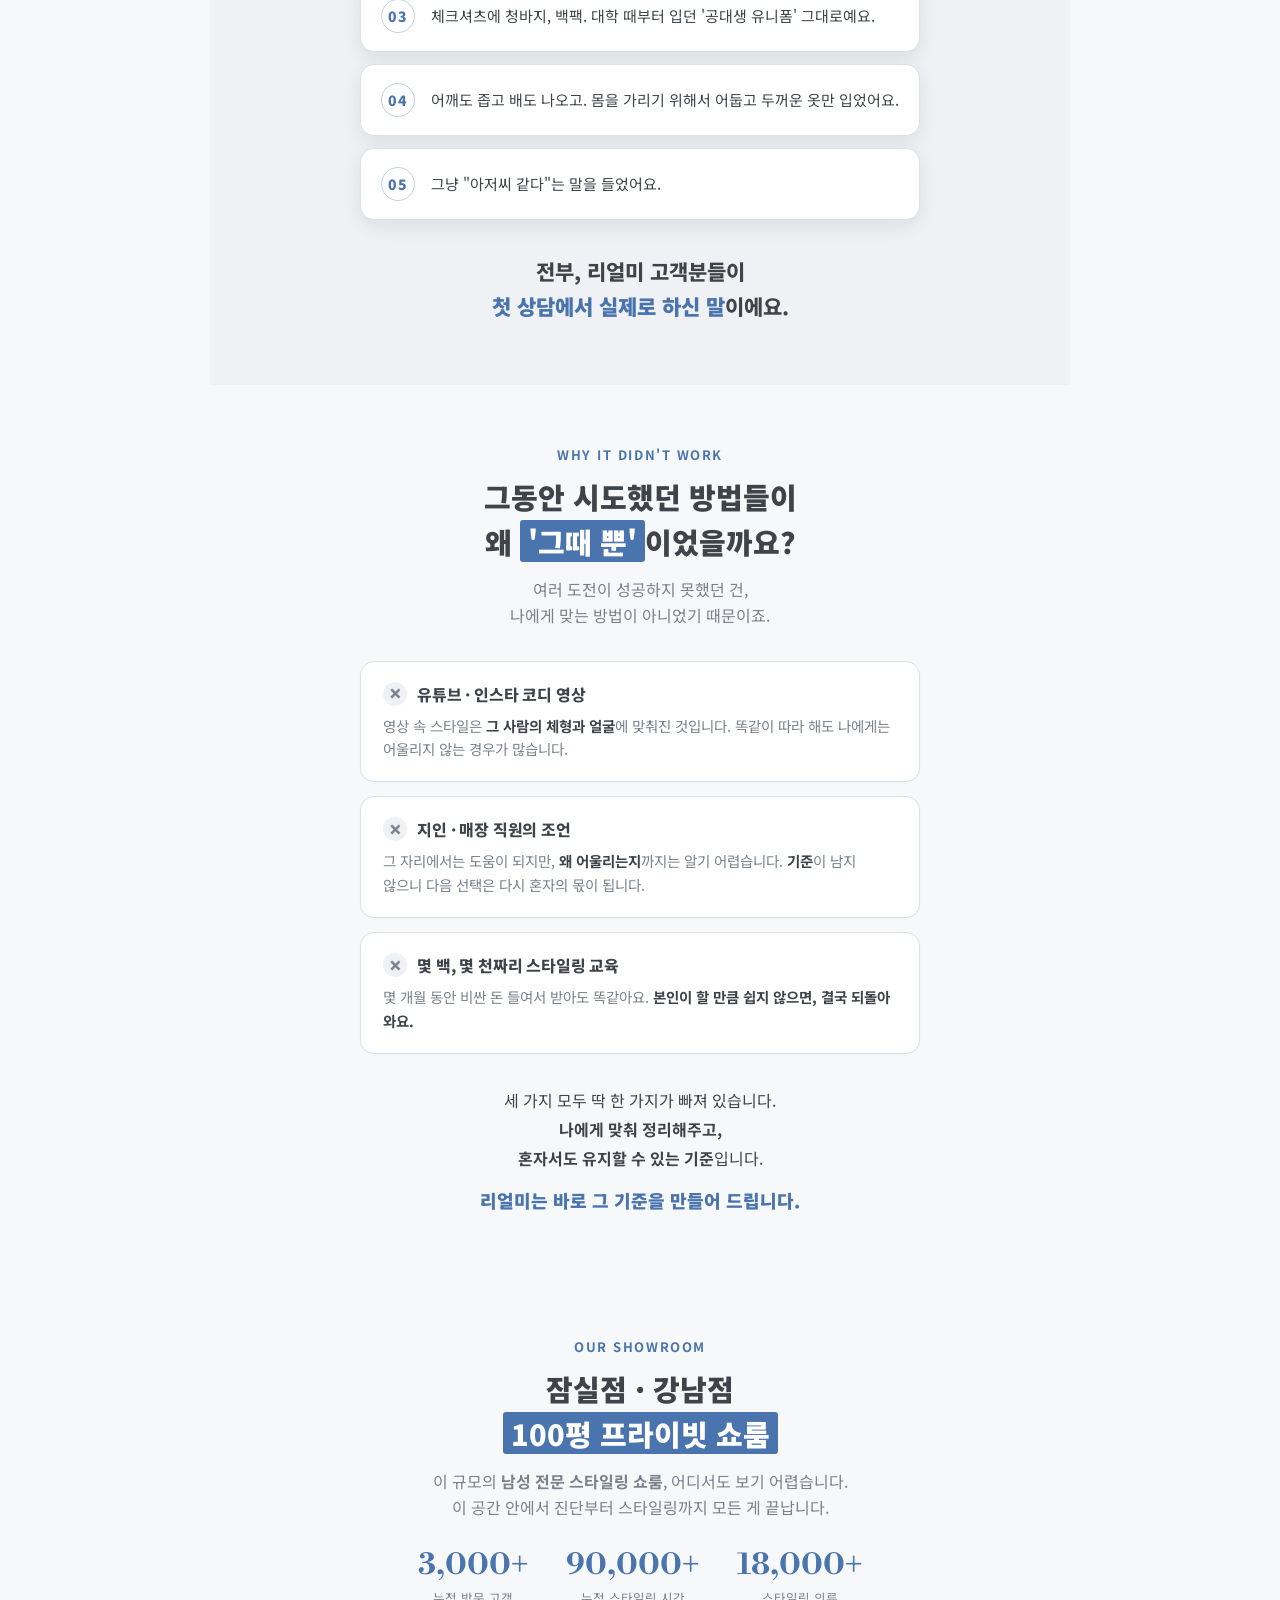
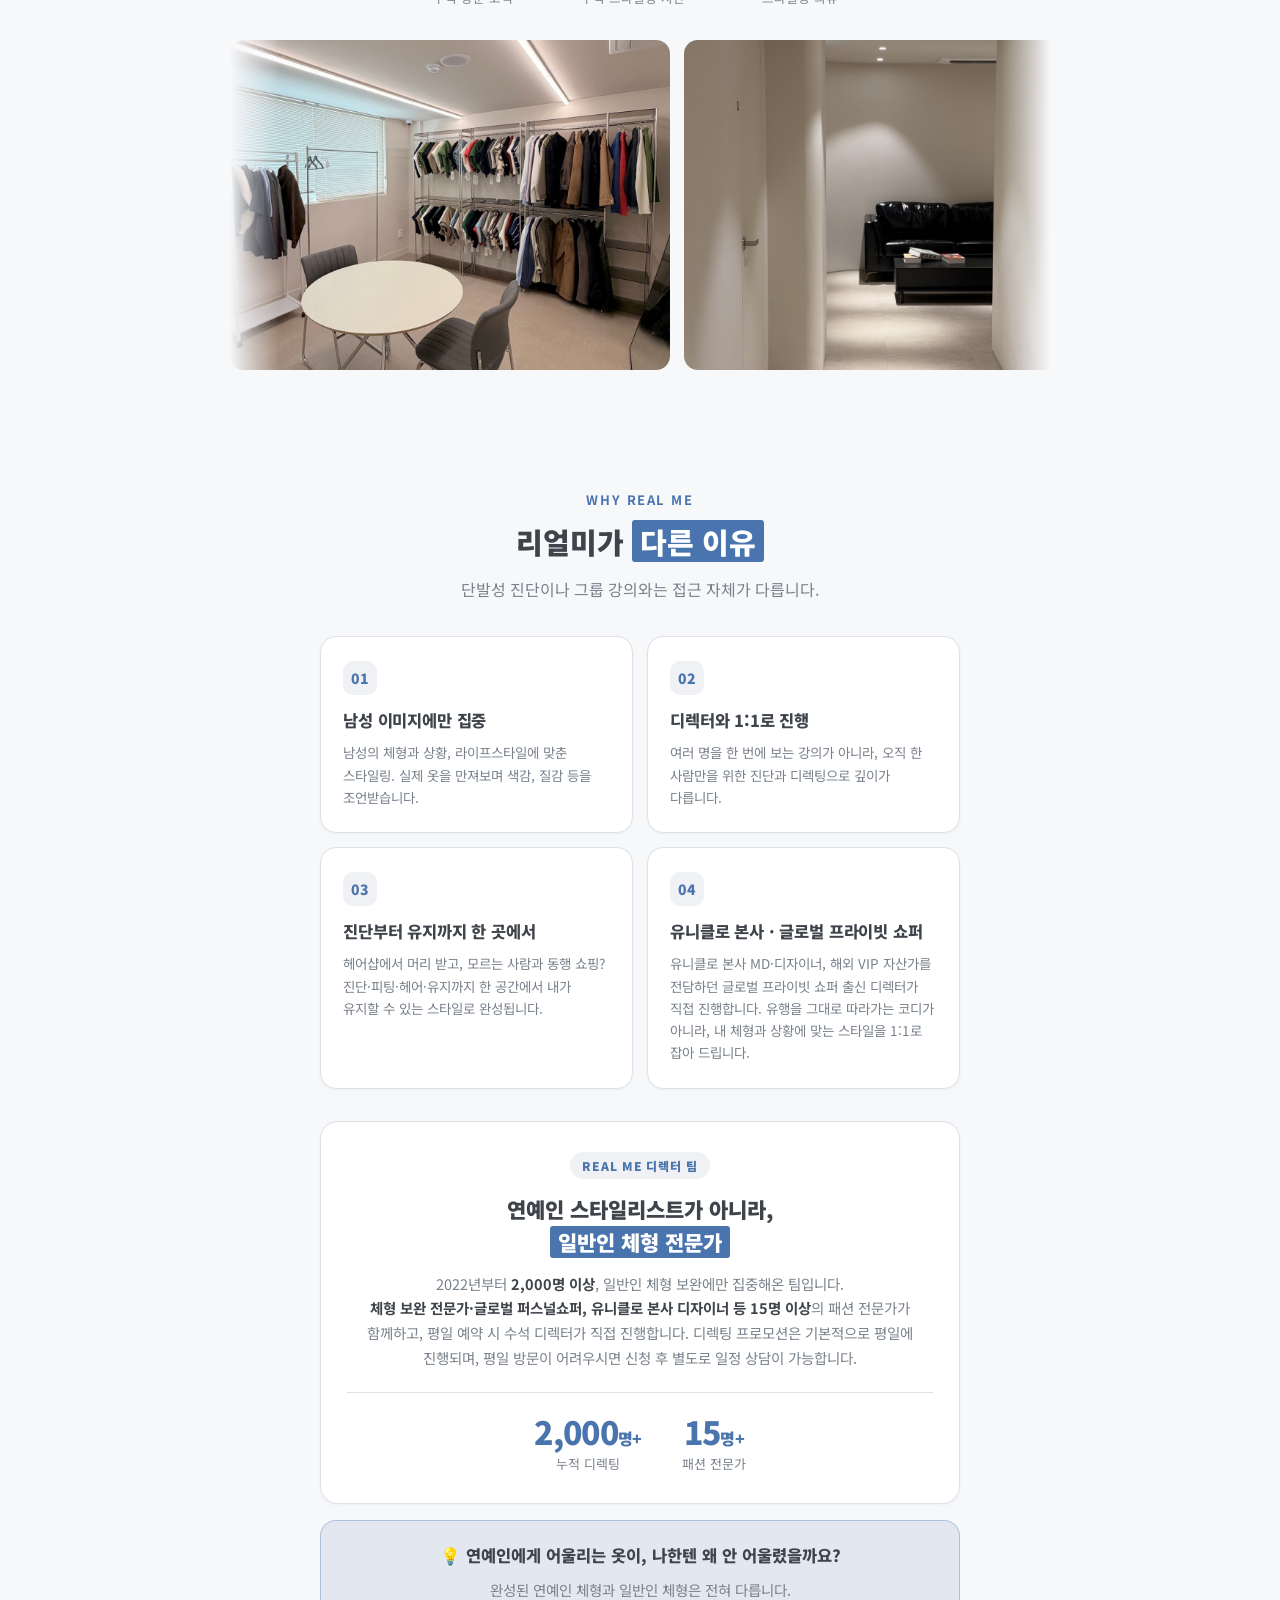
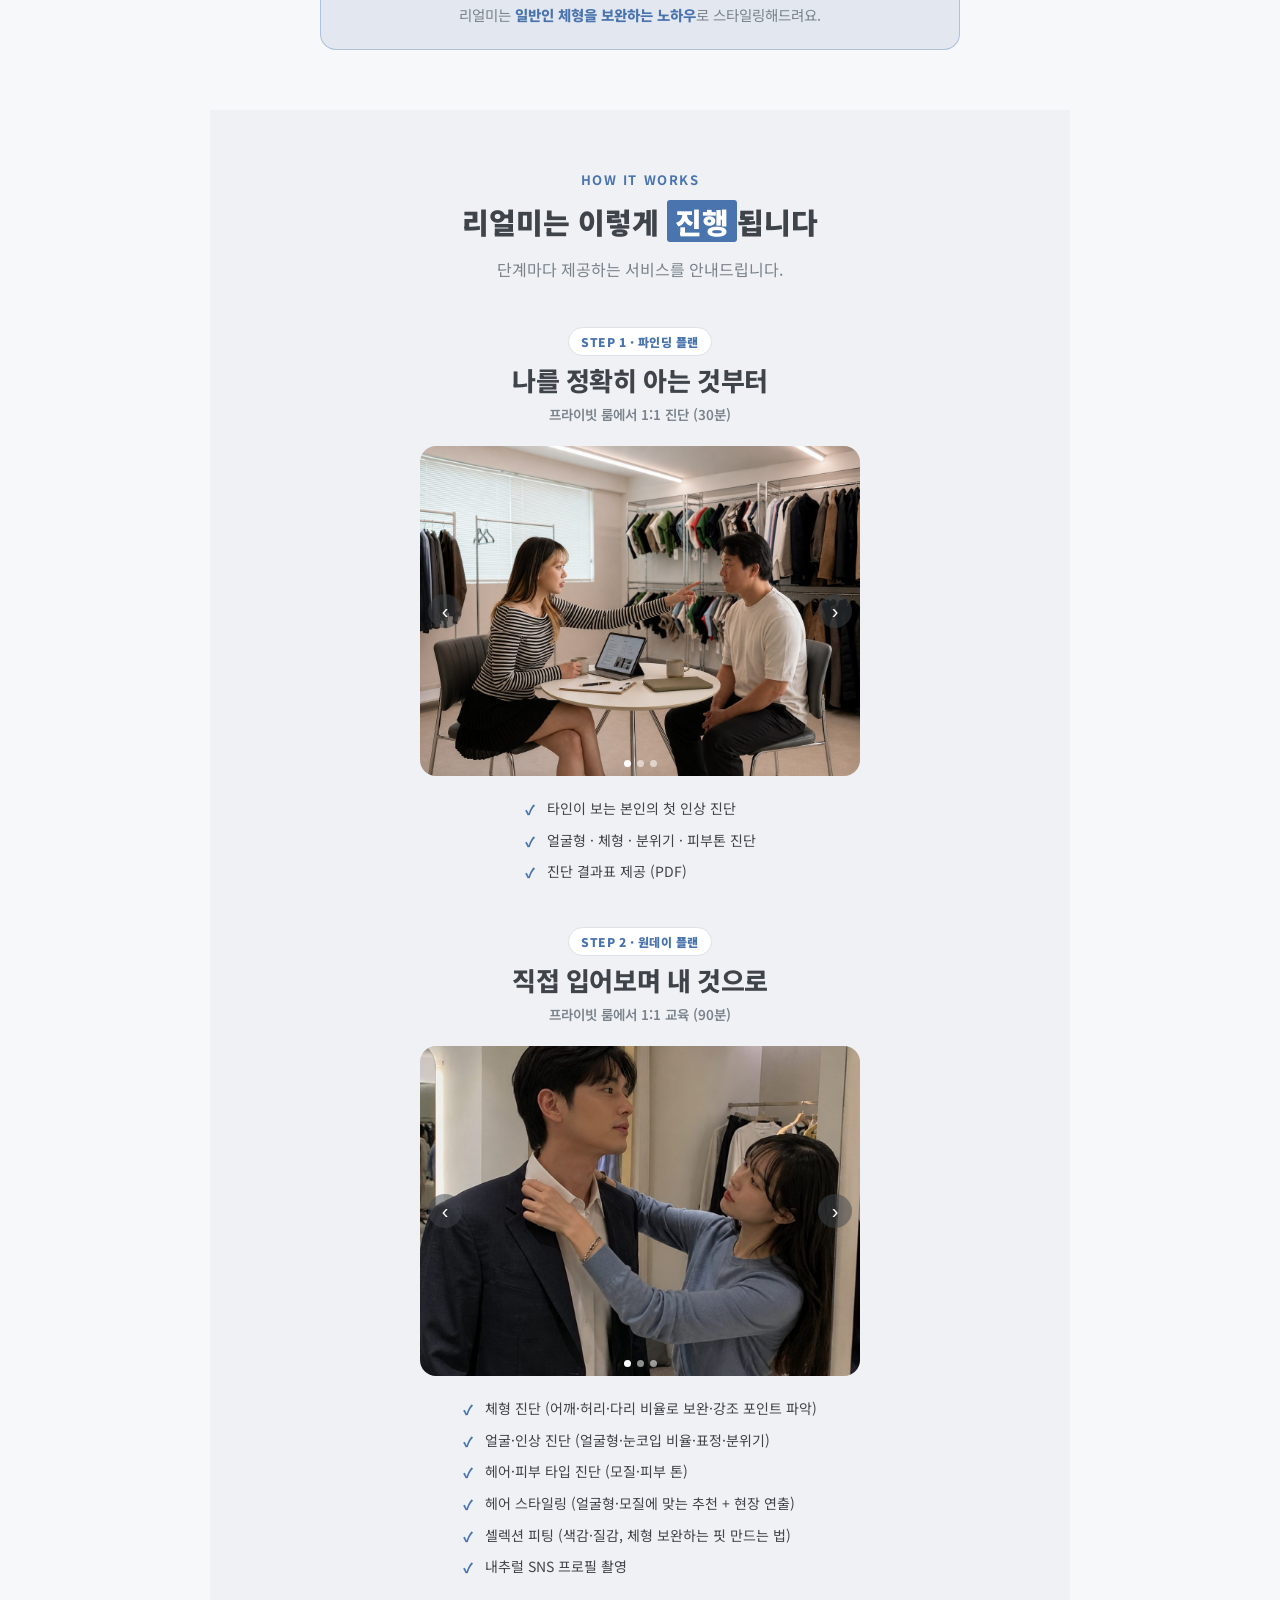
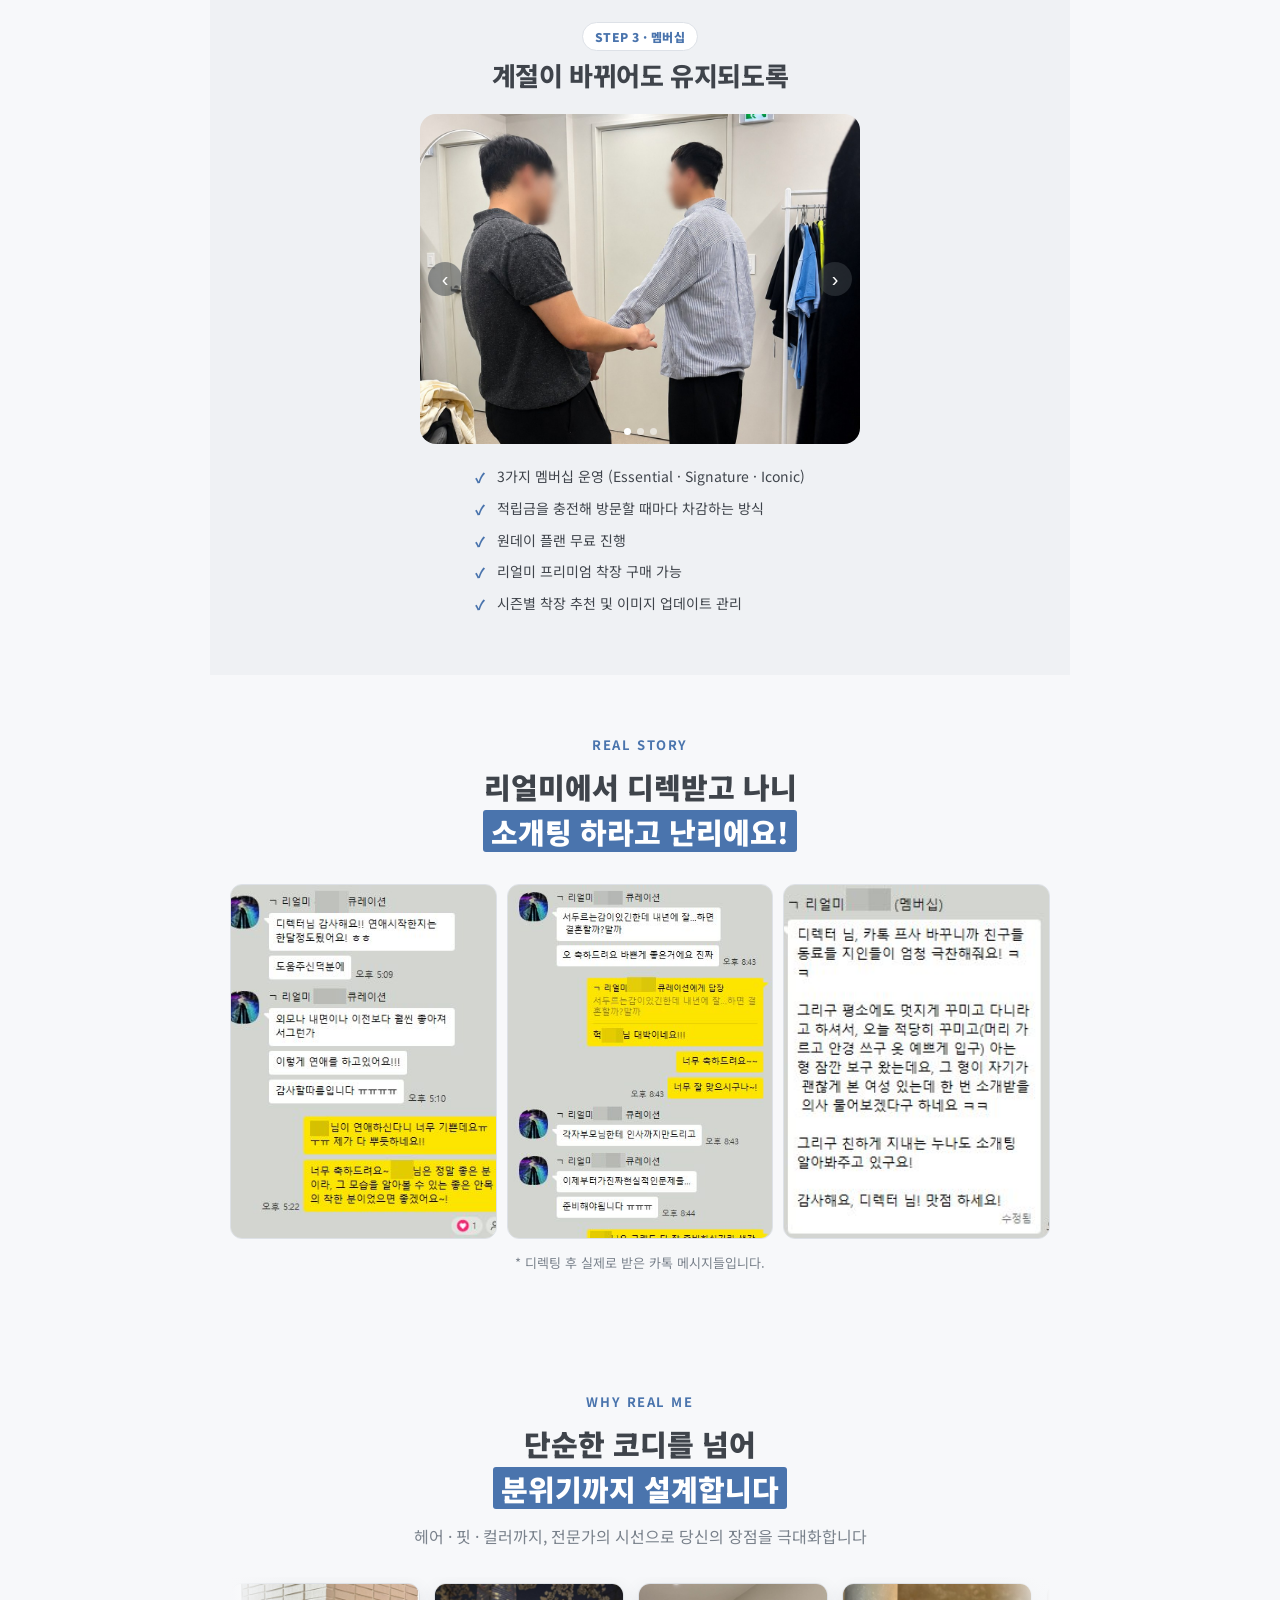
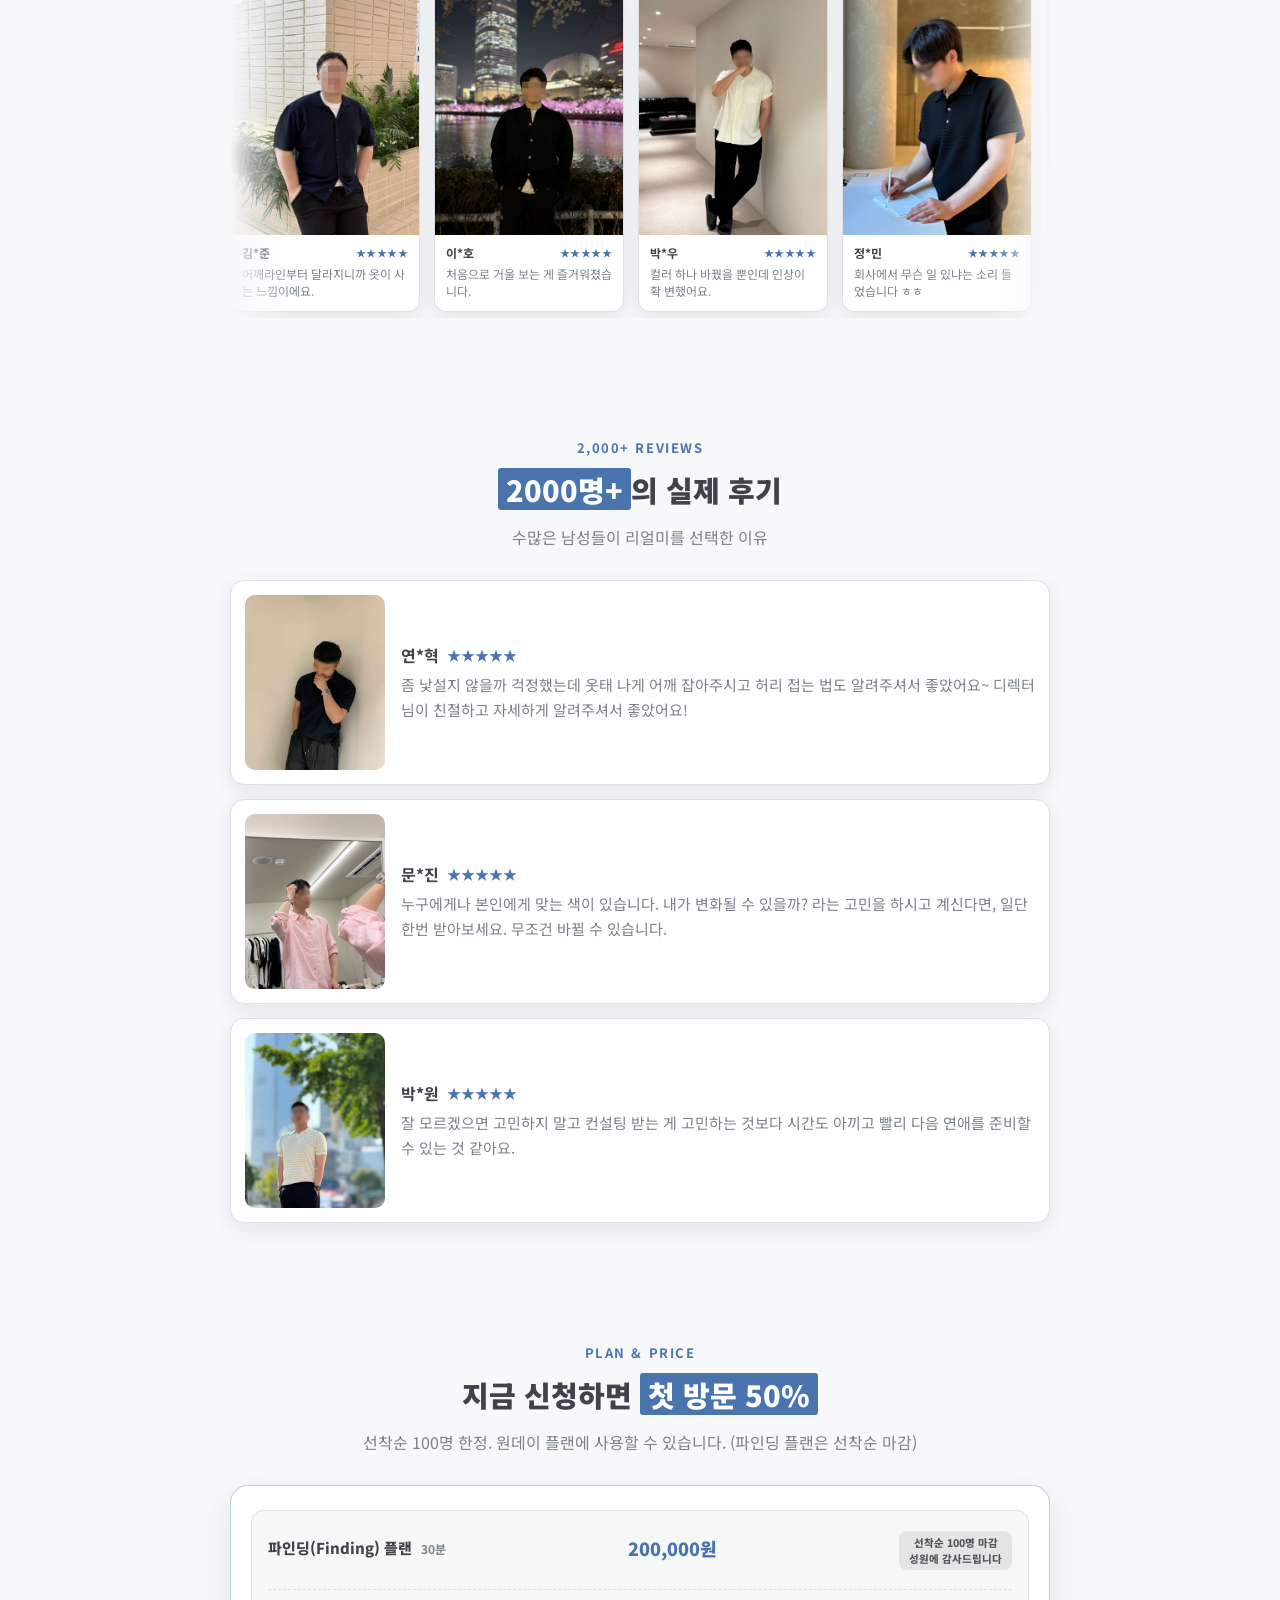
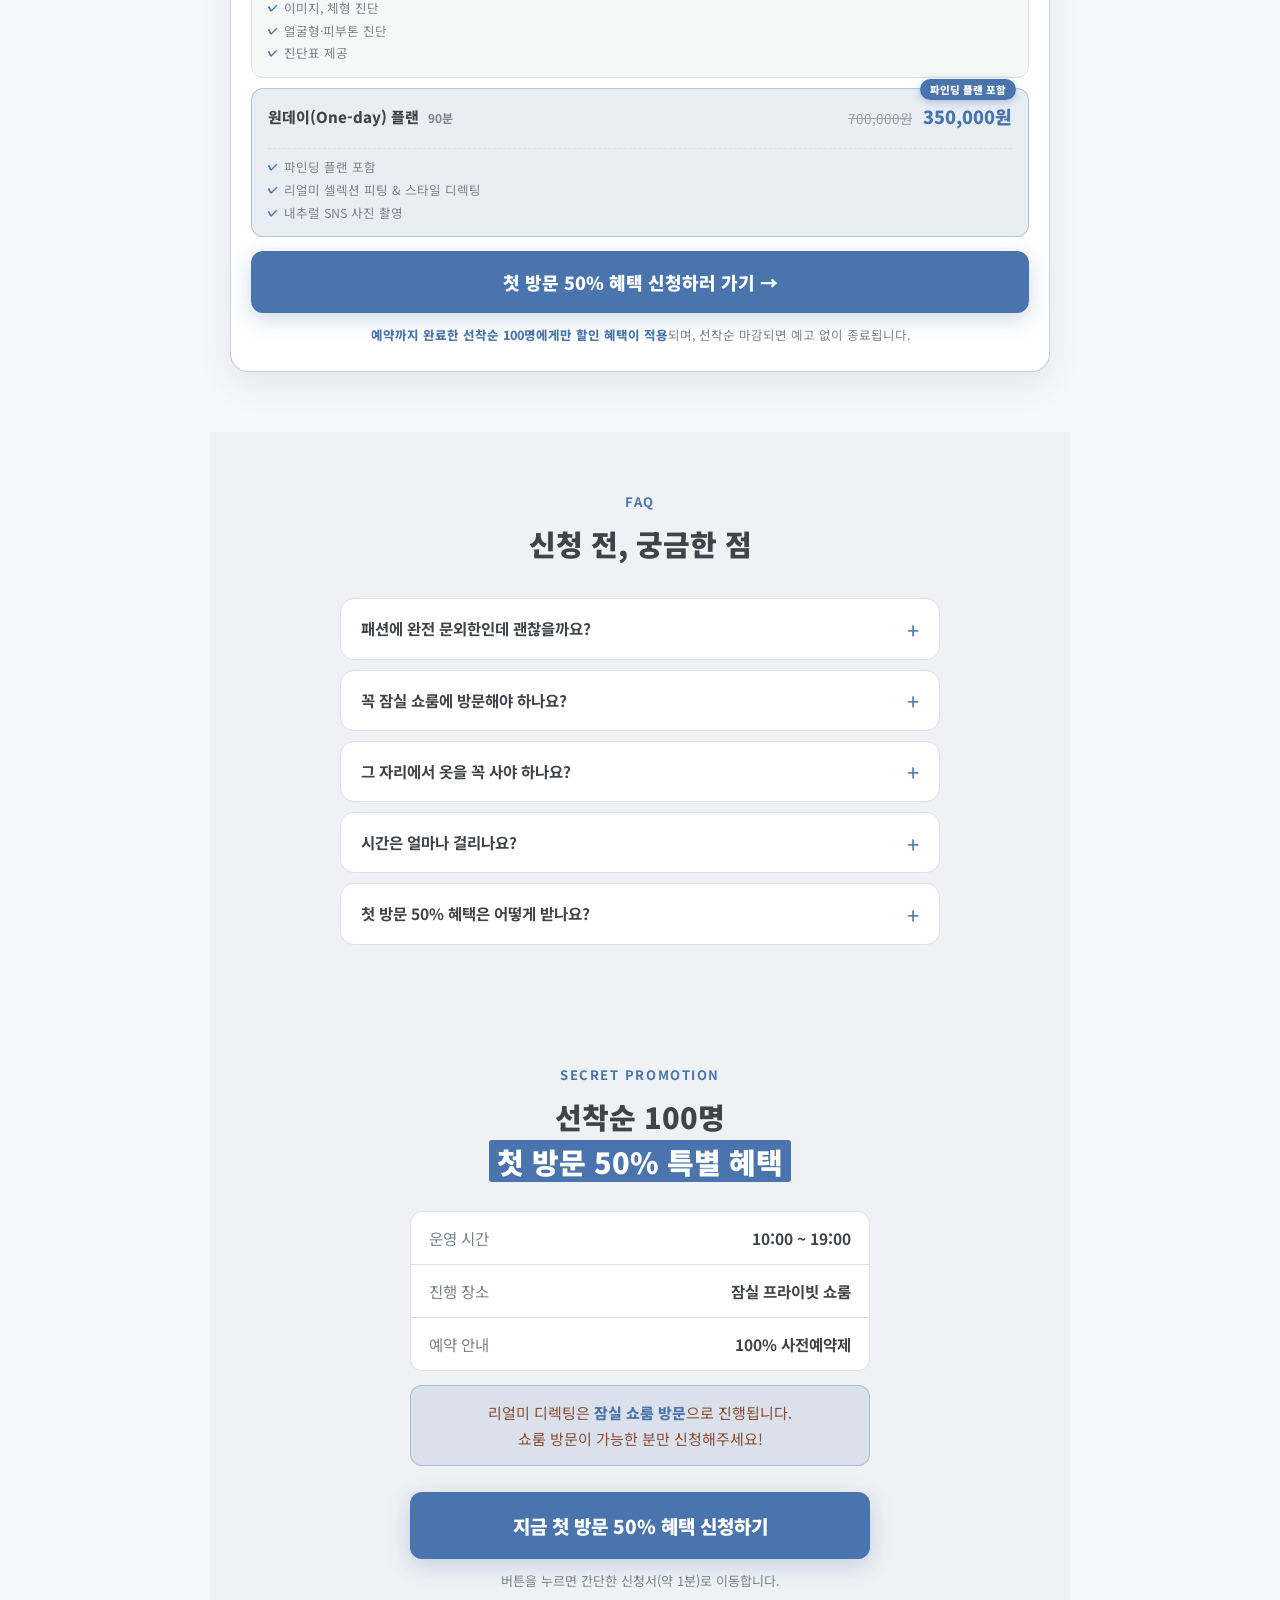
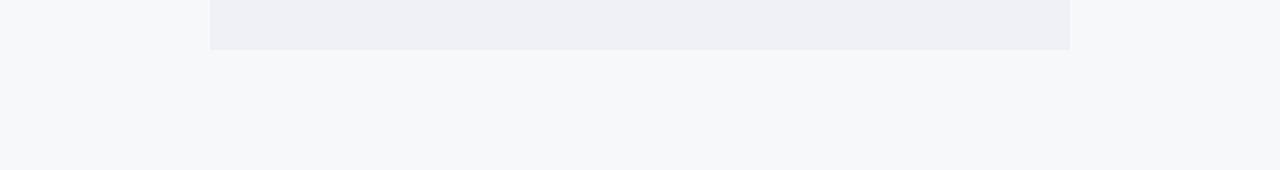
==== commit 94f25da1: "쇼룸 표기 구로 삭제 → 잠실·강남 (11/16 구로점 폐점)" ====
--- a/index.html
+++ b/index.html
@@ -175,7 +175,7 @@
        사진은 images/showroom-1.jpg ~ showroom-10.jpg (4:3 권장). JS가 자동 복제해 끊김 없이 흐름. -->
   <section data-sec="disc_s04_showroom" class="showroom" data-reveal>
     <div class="eyebrow">OUR SHOWROOM</div>
-    <h2 class="sec-title">구로점 · 잠실점<br><em>100평 프라이빗 쇼룸</em></h2>
+    <h2 class="sec-title">잠실점 · 강남점<br><em>100평 프라이빗 쇼룸</em></h2>
     <p class="sec-sub">이 규모의 <b>남성 전문 스타일링 쇼룸</b>, 어디서도 보기 어렵습니다.<br>이 공간 안에서 진단부터 스타일링까지 모든 게 끝납니다.</p>
     <div class="stats-strip">
       <div class="stat"><b>3,000+</b><span>누적 방문 고객</span></div>
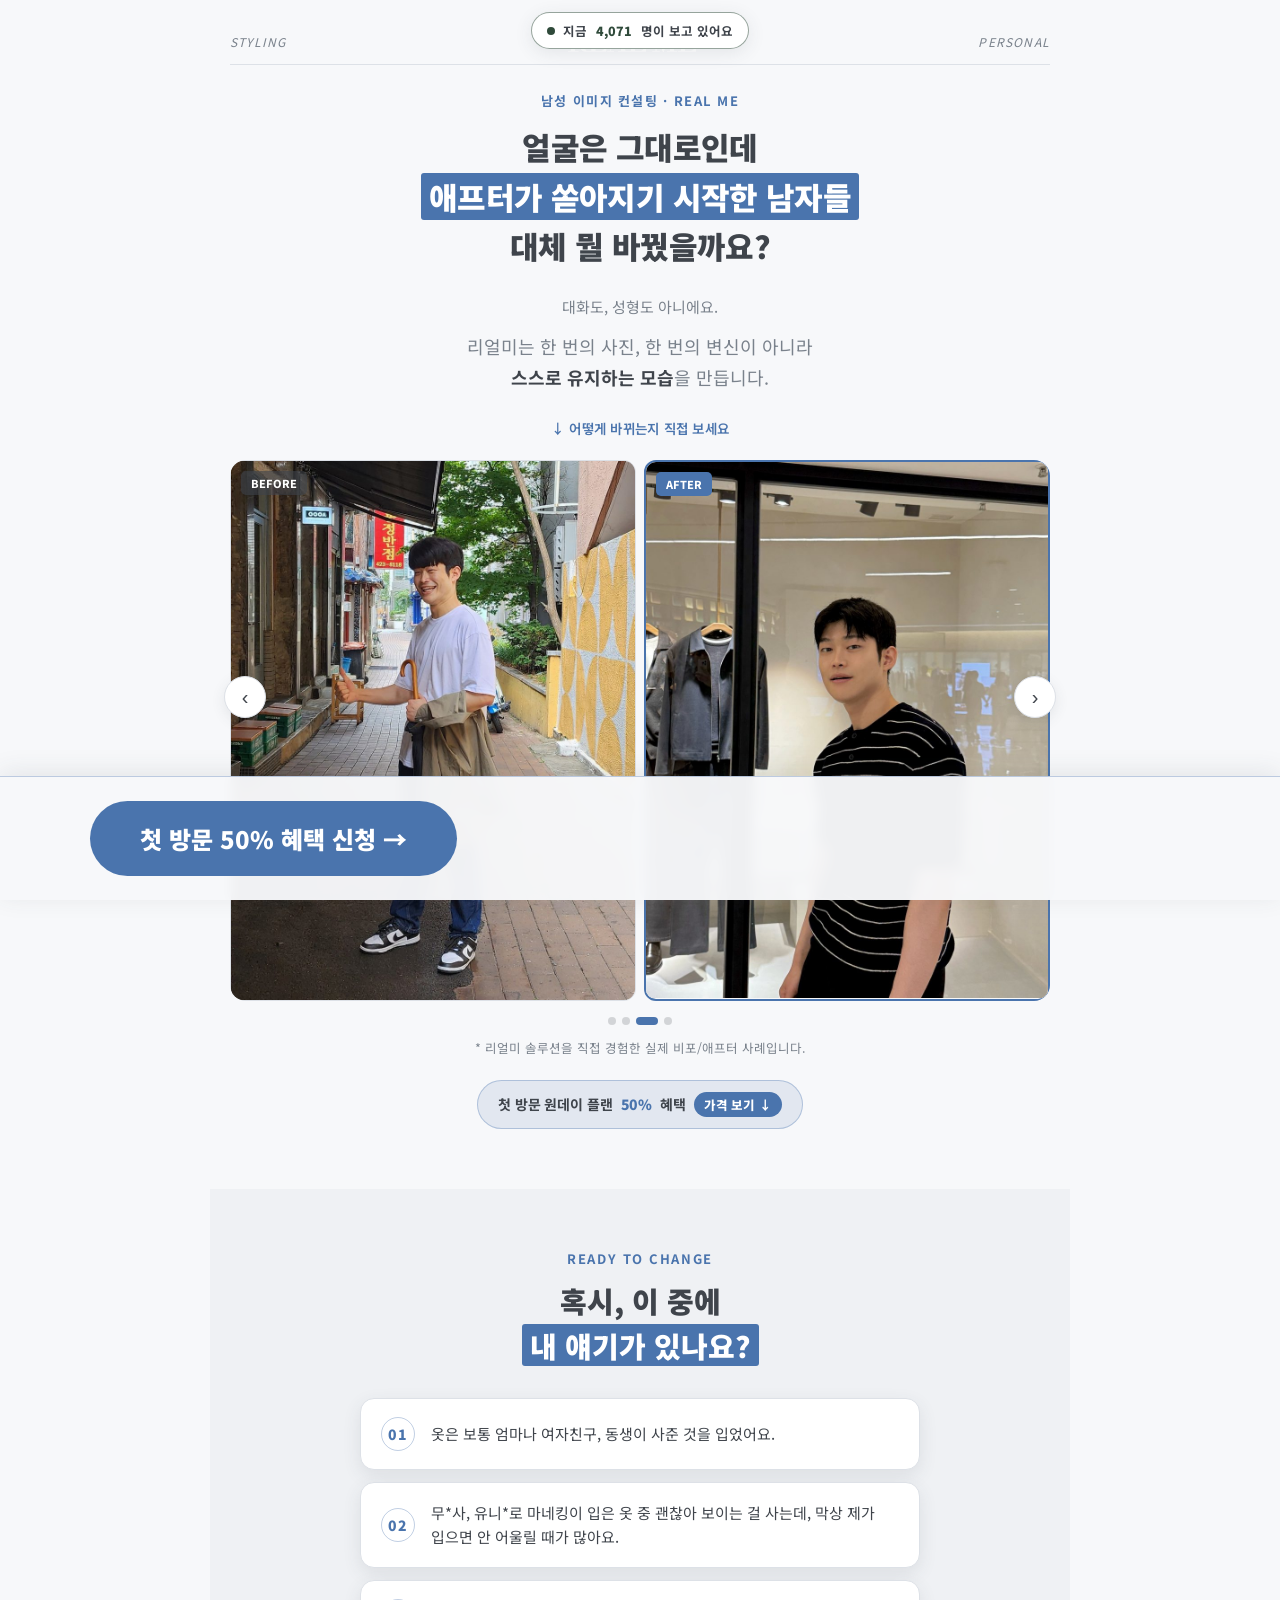
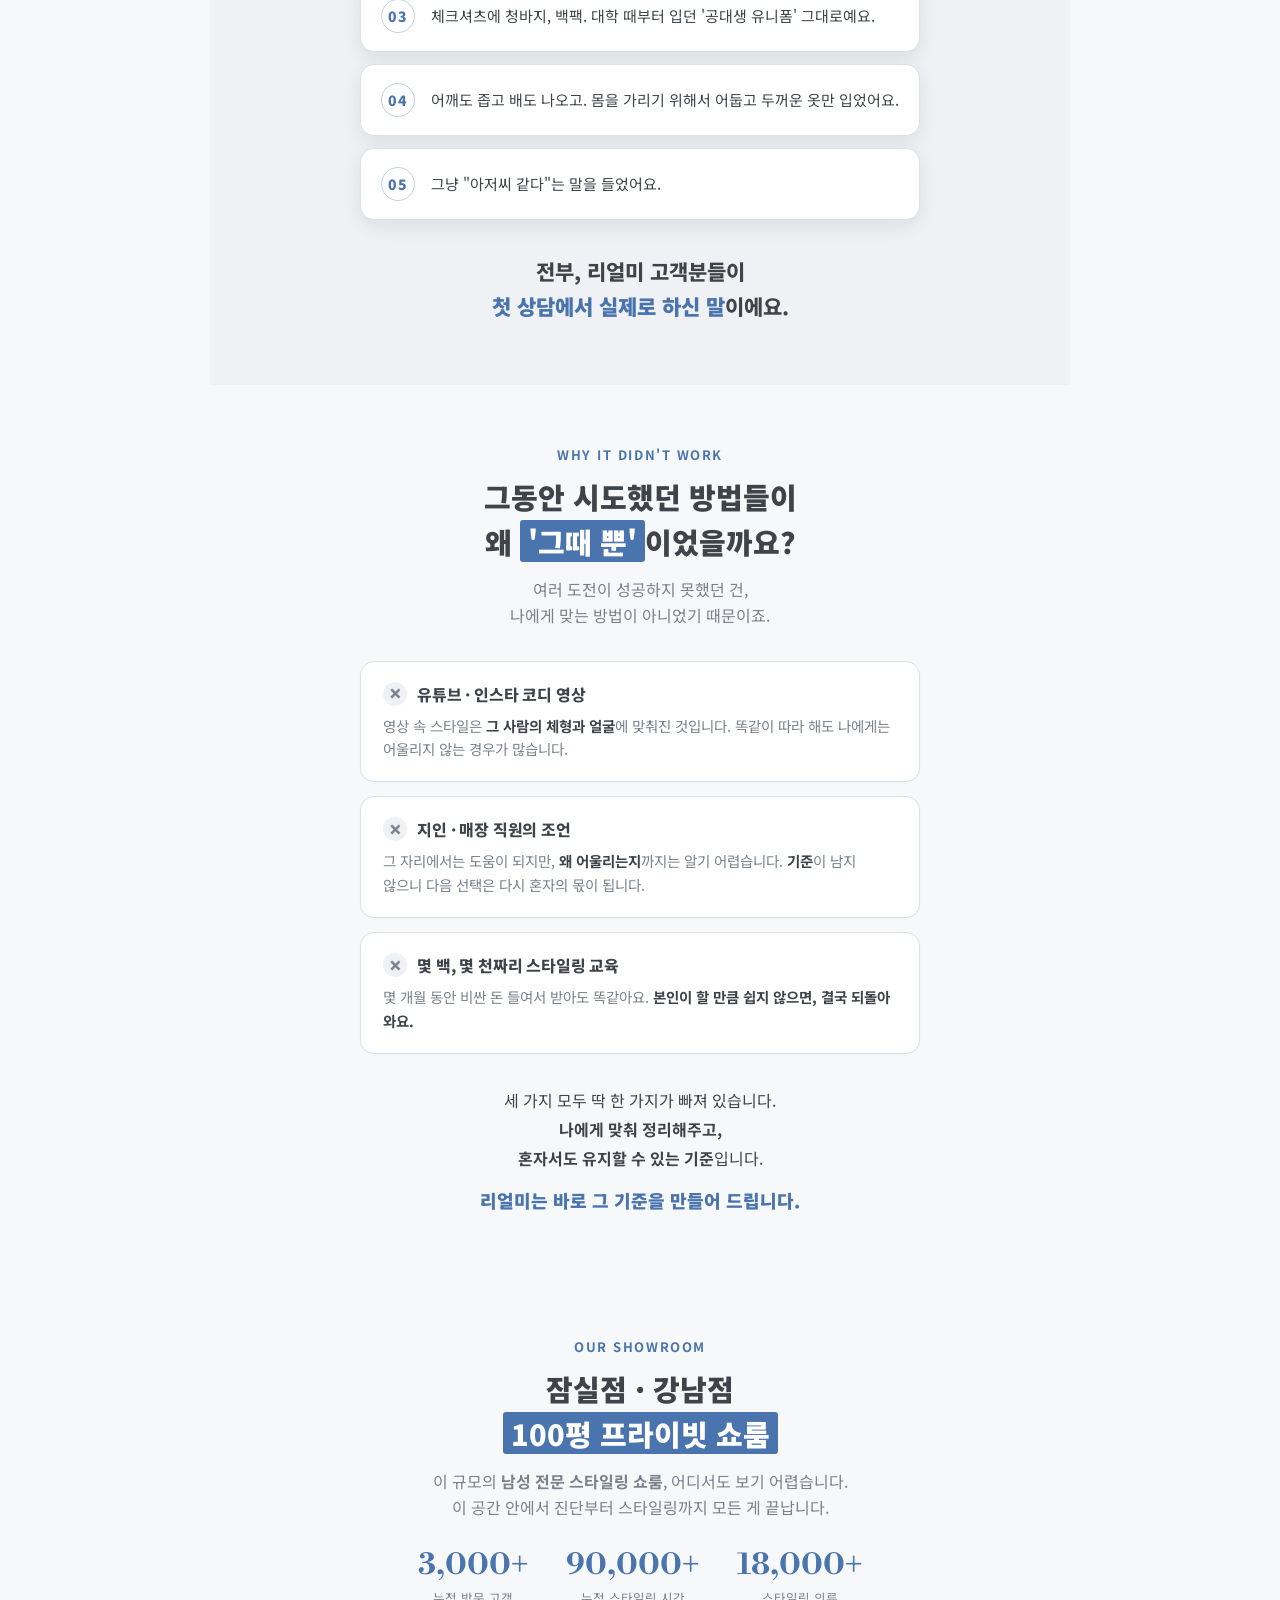
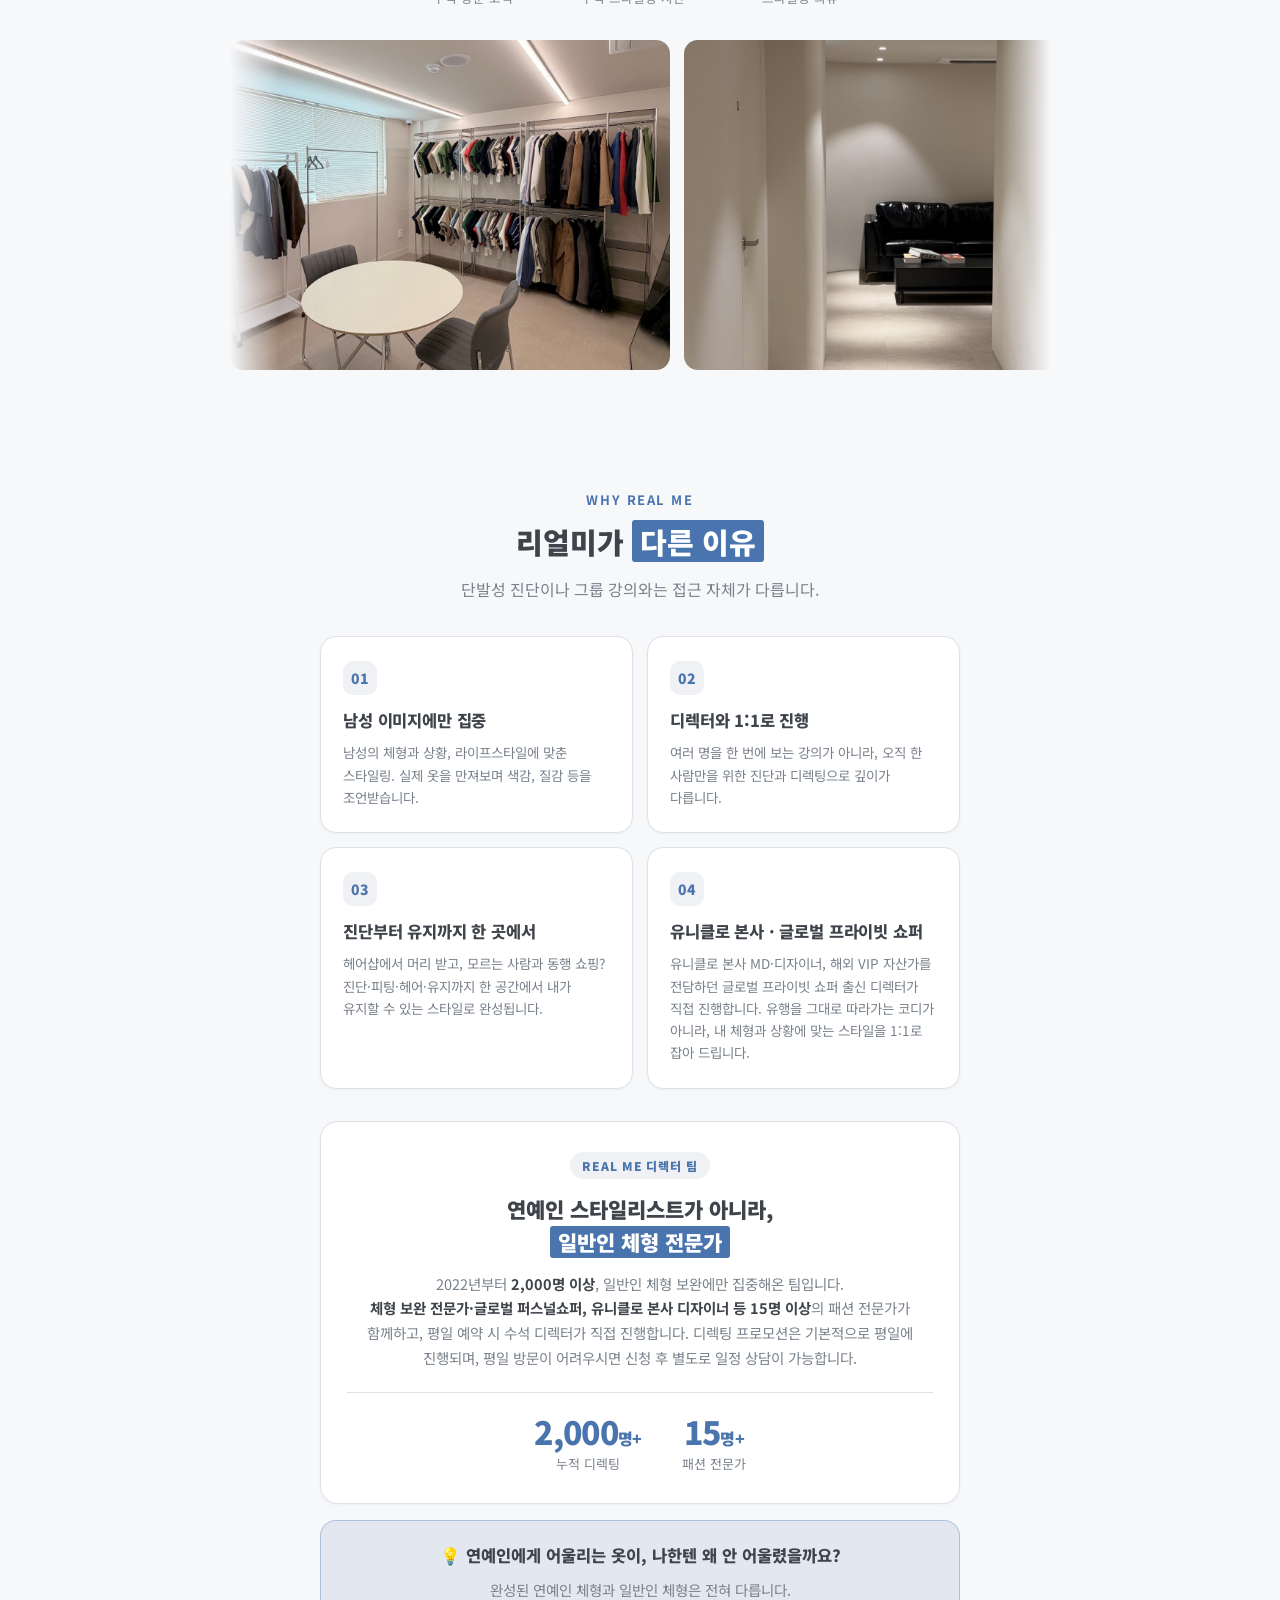
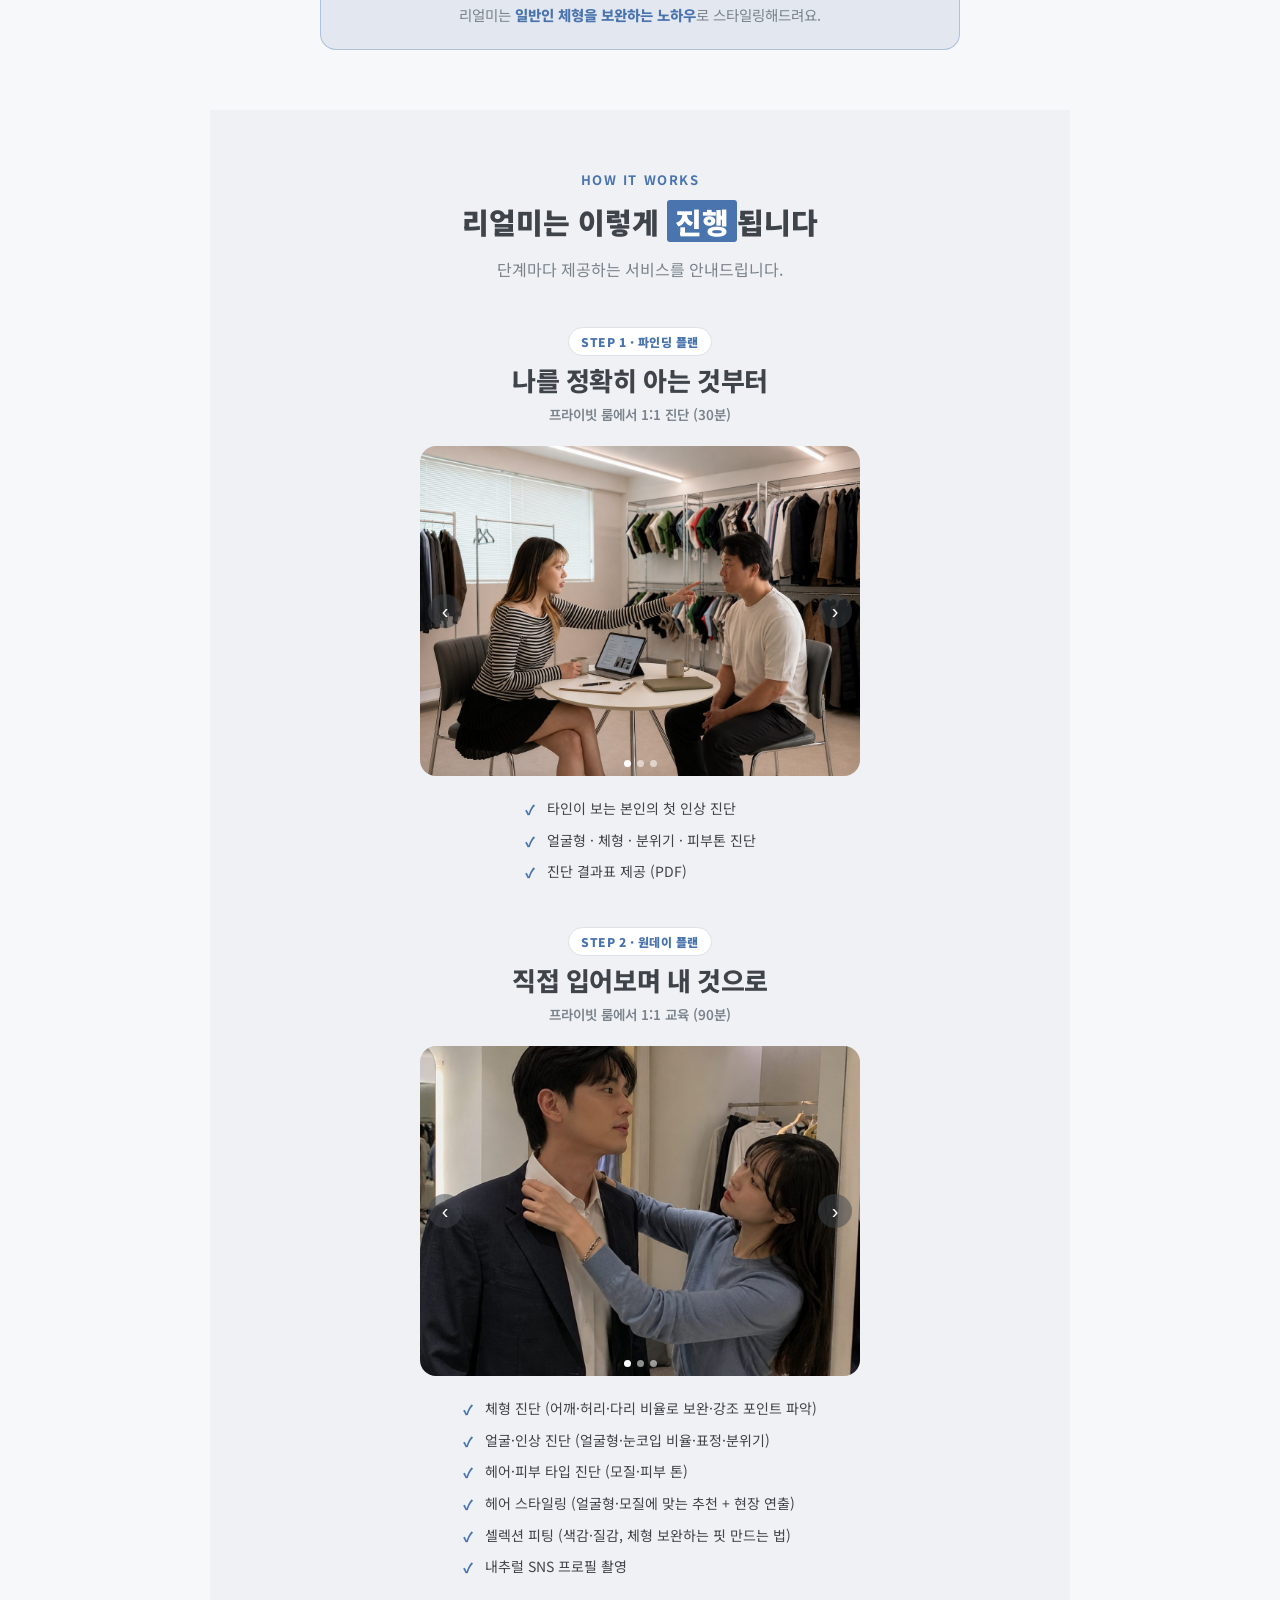
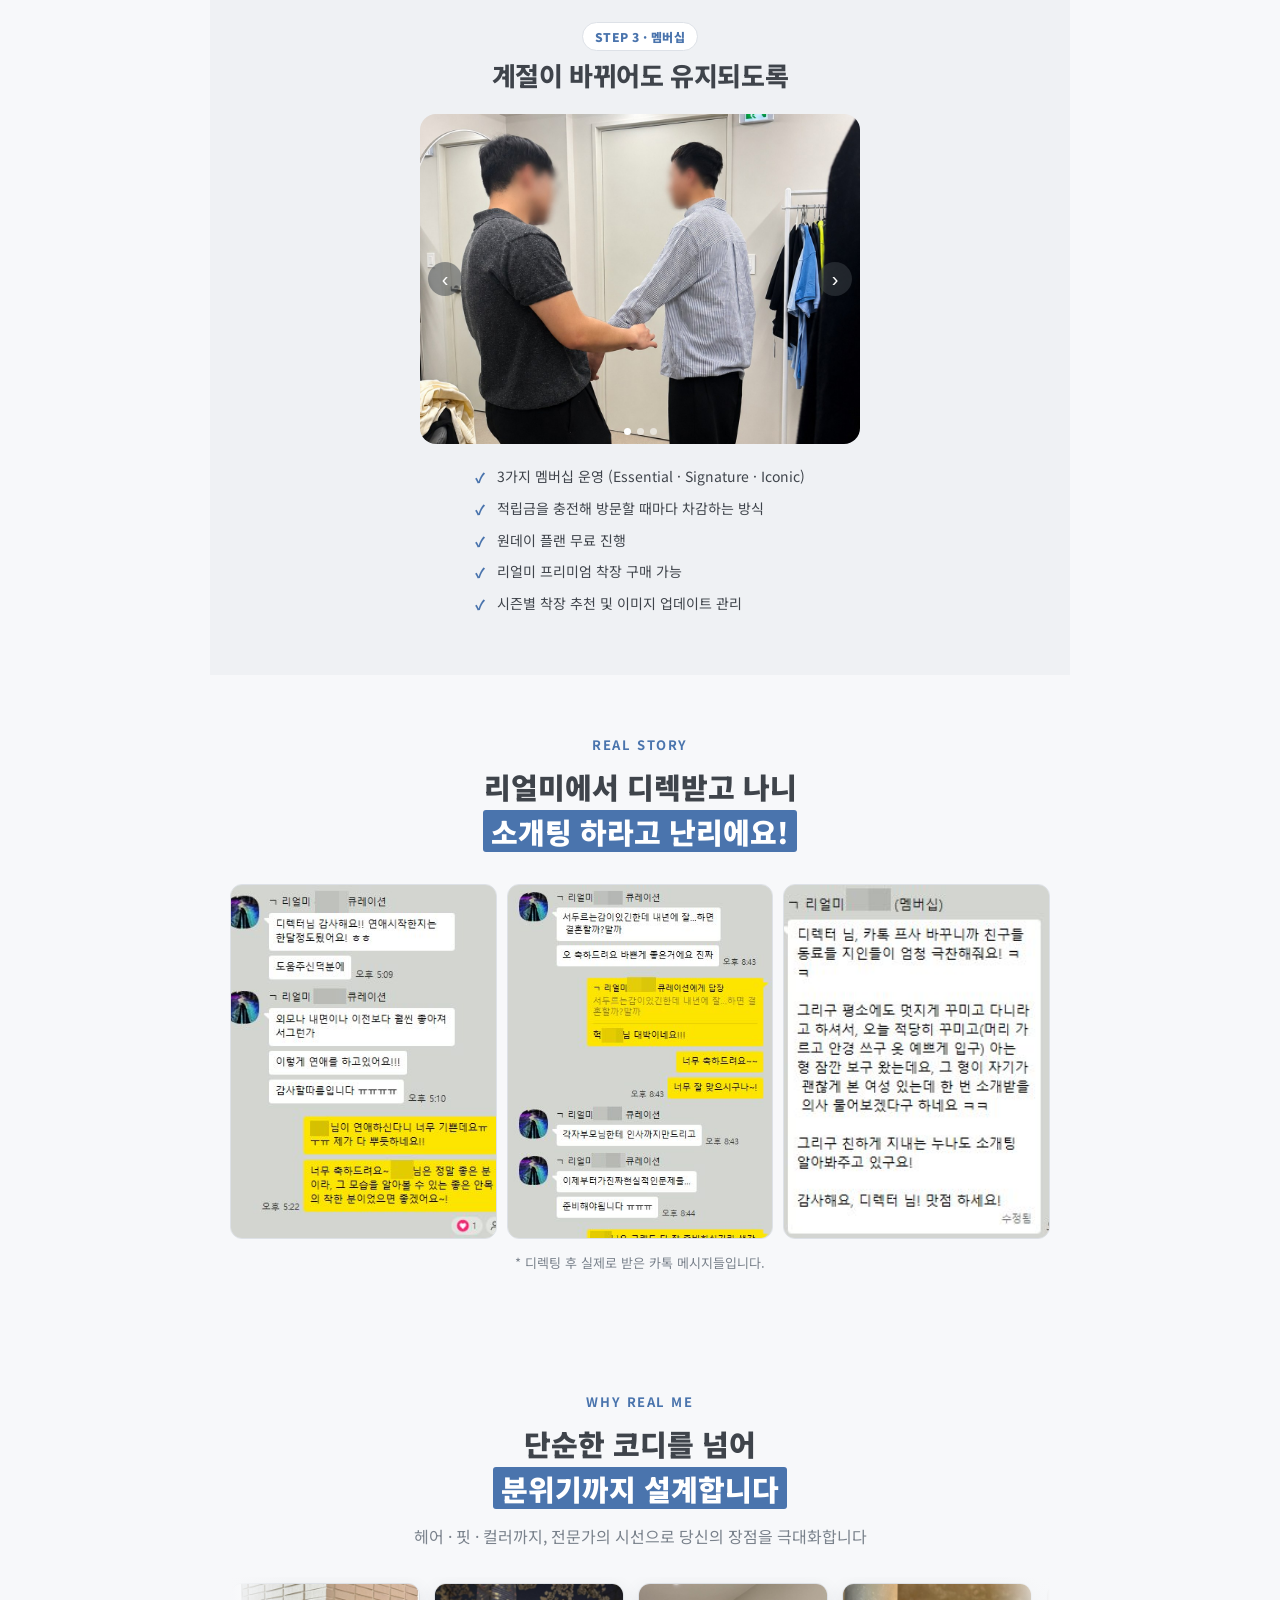
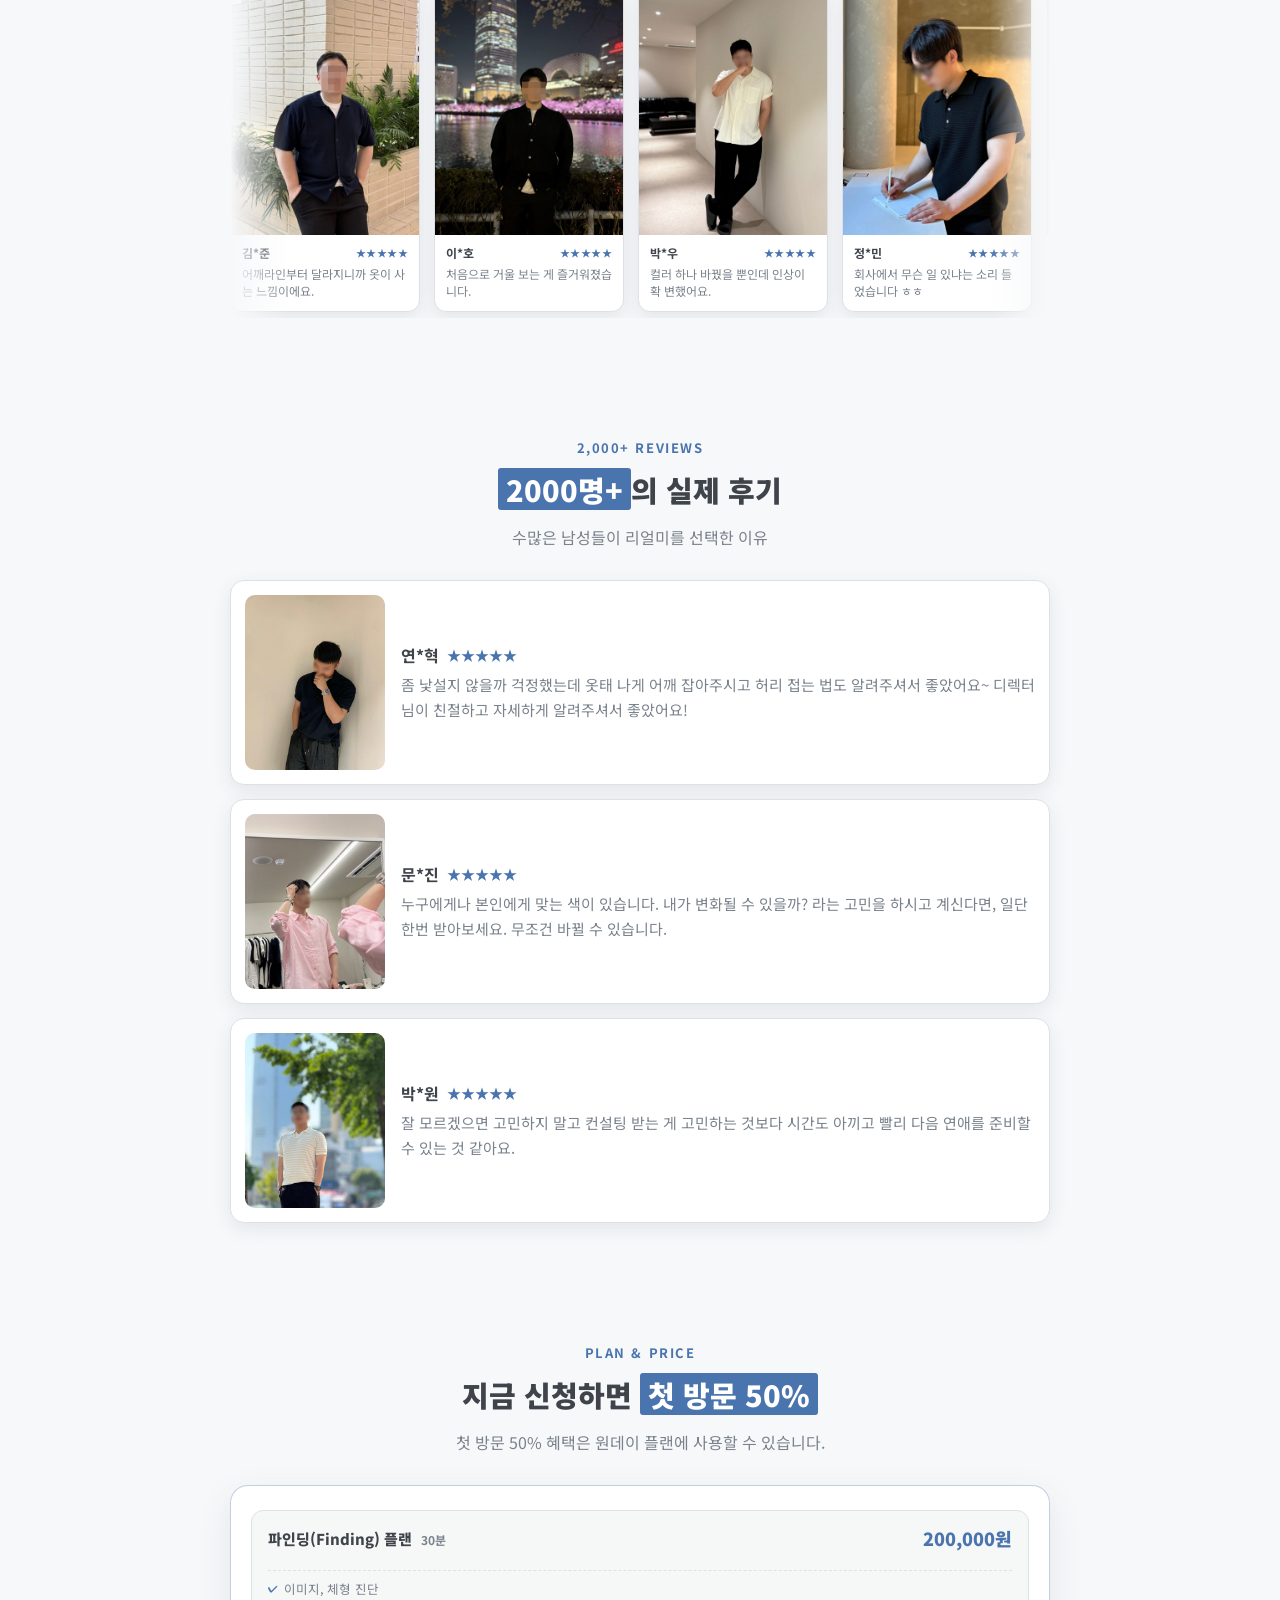
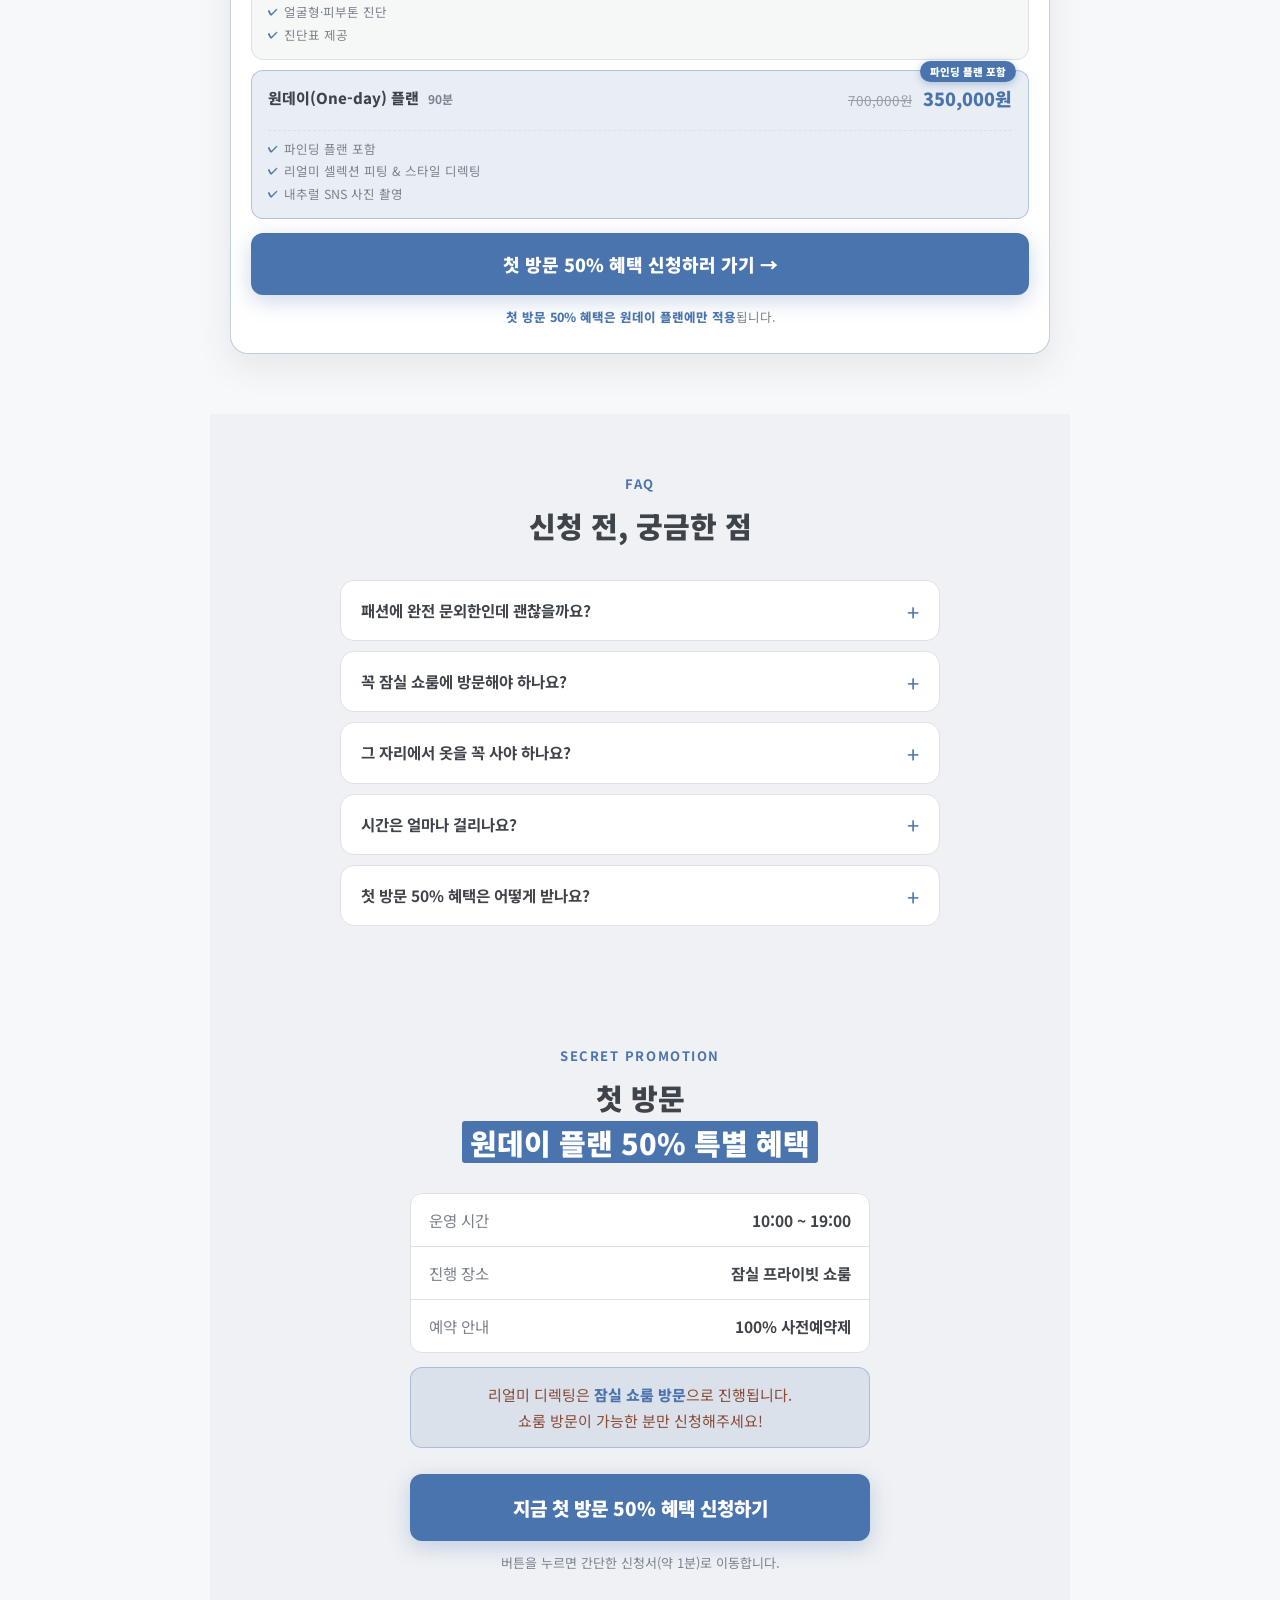
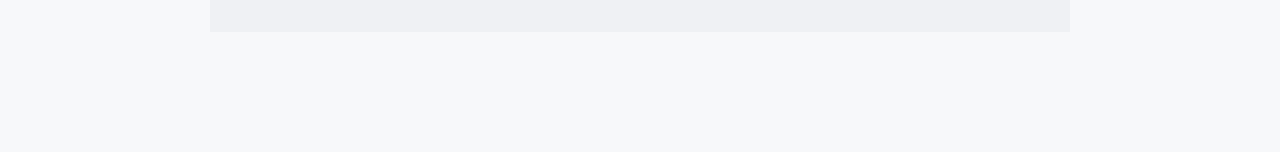
==== commit 638c81ec: "선착순 100명·마감 문구 삭제, 첫 방문 50%는 원데이 플랜만 (11/23)" ====
--- a/index.html
+++ b/index.html
@@ -29,12 +29,12 @@
 </script>
 <meta charset="UTF-8" />
 <meta name="viewport" content="width=device-width, initial-scale=1.0, viewport-fit=cover" />
-<title>리얼미 · 선착순 100명 첫 방문 50% 특별 혜택</title>
-<meta name="description" content="남성 이미지 컨설팅 리얼미, 선착순 100명 한정 첫 방문 50% 특별 혜택. 원데이 플랜에 사용. 선착순 소진 시 종료되는 시크릿 프로모션." />
+<title>리얼미 · 첫 방문 50% 특별 혜택</title>
+<meta name="description" content="남성 이미지 컨설팅 리얼미, 첫 방문 50% 특별 혜택. 원데이 플랜에 사용할 수 있습니다." />
 
 <meta property="og:type" content="website" />
-<meta property="og:title" content="리얼미 · 선착순 100명 첫 방문 50% 특별 혜택" />
-<meta property="og:description" content="남성 이미지 컨설팅 리얼미, 선착순 100명 한정 첫 방문 50% 특별 혜택. 소진되면 예고 없이 종료됩니다." />
+<meta property="og:title" content="리얼미 · 첫 방문 50% 특별 혜택" />
+<meta property="og:description" content="남성 이미지 컨설팅 리얼미, 첫 방문 원데이 플랜 50% 특별 혜택." />
 <meta property="og:url" content="https://impact-me.real-me.co.kr" />
 
 <!-- 트래킹 ID (GTM 미사용, 단일 캠페인 랜딩) -->
@@ -132,7 +132,7 @@
     </div>
 
     <p class="slider-caption">* 리얼미 솔루션을 직접 경험한 실제 비포/애프터 사례입니다.</p>
-    <a href="#plans" class="hero-offer-pill">🔥 선착순 100명 · 첫 방문 <b>50%</b> 혜택 <span class="hop-go">가격 보기 ↓</span></a>
+    <a href="#plans" class="hero-offer-pill">첫 방문 원데이 플랜 <b>50%</b> 혜택 <span class="hop-go">가격 보기 ↓</span></a>
   </section>
 
   <!-- ===== 2. 문제 공감 (Pain) ===== -->
@@ -387,12 +387,12 @@
   <section data-sec="disc_s10_plans" class="plans-sec" id="plans" data-reveal>
     <div class="eyebrow">PLAN &amp; PRICE</div>
     <h2 class="sec-title">지금 신청하면 <em>첫 방문 50%</em></h2>
-    <p class="sec-sub">선착순 100명 한정. 원데이 플랜에 사용할 수 있습니다. (파인딩 플랜은 선착순 마감)</p>
+    <p class="sec-sub">첫 방문 50% 혜택은 원데이 플랜에 사용할 수 있습니다.</p>
     <div class="offer" id="offer">
       <div class="offer-plans">
         <div class="offer-plan">
           <div class="op-name">파인딩(Finding) 플랜 <span>30분</span></div>
-          <div class="op-price"><b>200,000원</b></div><div style="margin-top:6px"><span style="display:inline-block;font-size:10.5px;font-weight:800;padding:4px 10px;background:rgba(127,127,127,.18);color:inherit;opacity:.9;white-space:normal;text-align:center;line-height:1.45;border-radius:8px;">선착순 100명 마감<br>성원에 감사드립니다</span></div>
+          <div class="op-price"><b>200,000원</b></div>
           <ul class="op-desc">
             <li>이미지, 체형 진단</li>
             <li>얼굴형·피부톤 진단</li>
@@ -411,7 +411,7 @@
         </div>
       </div>
       <a href="#" class="offer-cta js-typeform" data-cta="offer">첫 방문 50% 혜택 신청하러 가기 →</a>
-      <p class="offer-note"><b>예약까지 완료한 선착순 100명에게만 할인 혜택이 적용</b>되며, 선착순 마감되면 예고 없이 종료됩니다.<br></p>
+      <p class="offer-note"><b>첫 방문 50% 혜택은 원데이 플랜에만 적용</b>됩니다.<br></p>
     </div>
   </section>
 
@@ -438,7 +438,7 @@
       </details>
       <details class="faq-item">
         <summary>첫 방문 50% 혜택은 어떻게 받나요?</summary>
-        <p>신청서를 남기시면 50% 혜택이 적용된 시크릿 페이지가 열립니다. 선착순 100명 한정이며, 소진되면 예고 없이 종료됩니다.</p>
+        <p>신청서를 남기시면 50% 혜택이 적용된 시크릿 페이지가 열립니다. 첫 방문 원데이 플랜에 사용할 수 있습니다.</p>
       </details>
     </div>
   </section>
@@ -446,7 +446,7 @@
   <!-- ===== 11. 운영 안내 + 최종 CTA ===== -->
   <section data-sec="disc_s12_apply" id="apply" class="apply" data-reveal>
     <div class="eyebrow">SECRET PROMOTION</div>
-    <h2 class="sec-title">선착순 100명<br> <em>첫 방문 50% 특별 혜택</em></h2>
+    <h2 class="sec-title">첫 방문<br> <em>원데이 플랜 50% 특별 혜택</em></h2>
 
     <div class="info-table">
       <div class="info-row"><span>운영 시간</span><b>10:00 ~ 19:00</b></div>
